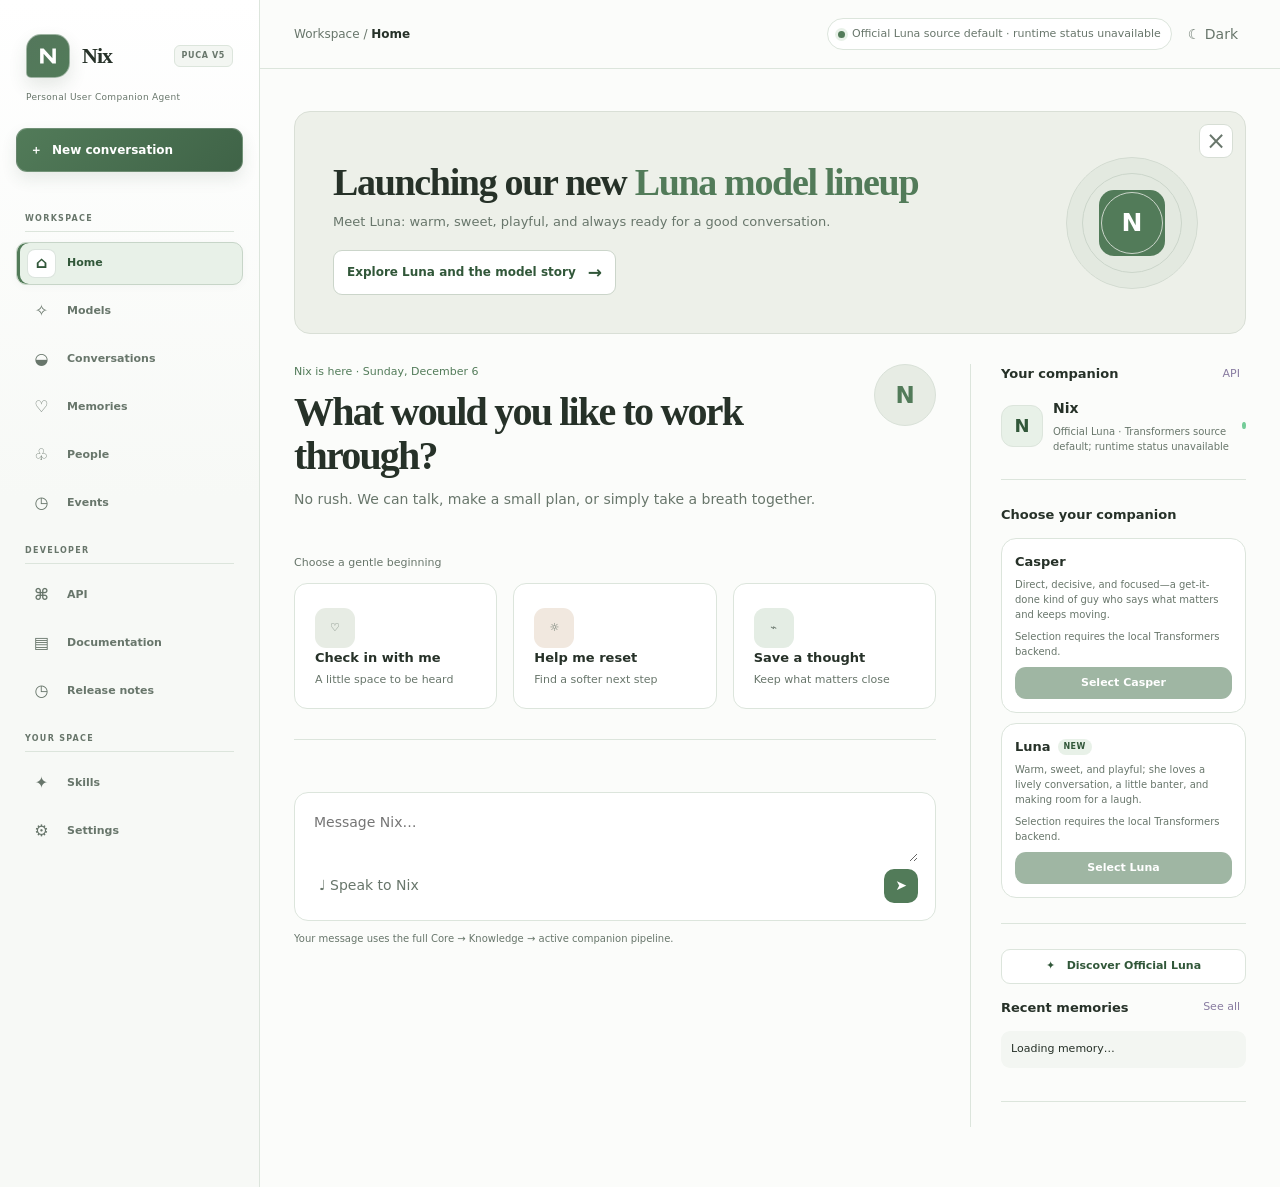
==== nix_core/dashboard.html @ 3a988a63 "Beta Build 11/12" ====
<!doctype html>
<html lang="en">
<head>
<meta charset="utf-8"><meta name="viewport" content="width=device-width,initial-scale=1">
<title>Nix PUCA V5</title>
<meta name="theme-color" content="#f3eff6" id="themeColor">
<link rel="icon" type="image/svg+xml" href="data:image/svg+xml,%3Csvg xmlns='http://www.w3.org/2000/svg' viewBox='0 0 64 64'%3E%3Crect width='64' height='64' rx='15' fill='%23435441'/%3E%3Cpath d='M14 49V15h8l20 22V15h8v34h-8L22 27v22z' fill='%23f7f5ee'/%3E%3C/svg%3E">
<style>
.model-choice-grid{display:grid;grid-template-columns:repeat(2,minmax(0,1fr));gap:14px;margin:0 0 18px}.model-choice-card{display:flex;flex-direction:column;align-items:flex-start;gap:7px;min-height:118px;padding:18px;border:1px solid var(--line);border-radius:17px;text-align:left;background:var(--surface);transition:border-color .15s,box-shadow .15s,transform .15s}.model-choice-card:hover,.model-choice-card.active{border-color:var(--accent);box-shadow:var(--shadow);transform:translateY(-1px)}.model-choice-card.active{box-shadow:inset 0 0 0 1px var(--accent),var(--shadow)}.model-choice-card strong{font:600 22px Georgia,serif}.model-choice-card>span:last-child{color:var(--muted);font-size:11px}.model-choice-overline{color:var(--accent-ink);font-size:9px;font-weight:800;letter-spacing:.1em;text-transform:uppercase}.model-spec-panel{margin-bottom:26px}.model-citations{padding-left:18px;color:var(--muted);font-size:10px;line-height:1.7}.model-citations a,.release-notes-card a{color:var(--accent-ink);font-weight:700}.models-legacy-heading{display:flex;align-items:baseline;justify-content:space-between;gap:15px;margin:30px 0 12px;padding-top:20px;border-top:1px solid var(--line)}.models-legacy-heading h2{margin:0;font:600 23px Georgia,serif}.models-legacy-heading p{margin:0;color:var(--muted);font-size:10px}.release-notes-card{max-width:850px;margin:auto}.release-notes-card h2{margin-top:0;font:600 25px Georgia,serif}.release-notes-card li{margin:8px 0;color:var(--muted);line-height:1.6}.skills-list{display:grid;gap:12px}.skill-card{display:flex;align-items:center;justify-content:space-between;gap:18px}.skill-card h2{margin:6px 0;font:600 22px Georgia,serif}.skill-card p{max-width:700px;color:var(--muted);font-size:12px}.skill-card button{flex:0 0 auto}.secondary{padding:7px 10px;border:1px solid var(--line);border-radius:9px;color:var(--accent-ink);background:var(--accent-soft);font-size:10px;font-weight:700}.skills-page{max-width:1080px}.skills-hero{position:relative;isolation:isolate;display:grid;grid-template-columns:minmax(0,1fr) 235px;align-items:center;min-height:276px;margin:-5px 0 22px;padding:36px 42px;overflow:hidden;border:1px solid #dce3d9;border-radius:18px;background:linear-gradient(115deg,#eff4ec 0%,#e9f0e7 58%,#e5ece4 100%)}.skills-hero:after{position:absolute;z-index:-1;top:-130px;right:80px;width:360px;height:360px;border:1px solid #cad8c833;border-radius:50%;box-shadow:0 0 0 25px #cad8c81c,0 0 0 52px #cad8c812;content:""}.skills-hero-copy{position:relative;z-index:1;max-width:590px}.skills-eyebrow{display:inline-flex;align-items:center;gap:8px;color:var(--accent-ink);font-size:9px;font-weight:800;letter-spacing:.17em}.skills-live-dot{width:7px;height:7px;border-radius:50%;background:#5f8966;box-shadow:0 0 0 4px #5f89661c}.skills-hero h1{margin:13px 0 10px;color:var(--ink);font:600 clamp(36px,4.3vw,53px)/.99 Georgia,serif;letter-spacing:-.055em}.skills-hero-copy>p{max-width:470px;margin:0;color:var(--muted);font-size:12px;line-height:1.7}.skills-hero-note{display:flex;align-items:center;gap:8px;margin-top:21px;color:var(--accent-ink);font-size:9px;font-weight:700}.skills-hero-note span{display:grid;place-items:center;width:21px;height:21px;border-radius:7px;background:#dce8dc;color:var(--accent)}.skills-hero-art{position:relative;display:grid;place-items:center;width:210px;height:205px;margin:auto}.skills-art-disc{position:absolute;display:grid;place-items:center;border:1px solid #93aa922e;border-radius:50%}.skills-art-disc-back{width:164px;height:164px;background:repeating-conic-gradient(from 0deg,#f9fcf535 0deg 1deg,transparent 1deg 14deg)}.skills-art-disc-front{width:105px;height:105px;border-color:#fff9;border-radius:33px 33px 33px 10px;background:linear-gradient(145deg,#58765d,#45634d);color:#fff;box-shadow:0 15px 34px #36523c28;transform:rotate(-8deg)}.skills-art-disc-front span{font-size:42px;transform:rotate(8deg)}.skills-art-orbit{position:absolute;width:202px;height:80px;border:1px solid #76927445;border-radius:50%;transform:rotate(-32deg)}.skills-orbit-two{width:204px;height:112px;border-color:#9fb59c4c;transform:rotate(39deg)}.skills-art-spark{position:absolute;color:#45634d}.skills-spark-one{top:29px;right:31px;font-size:21px}.skills-spark-two{bottom:22px;left:21px;font-size:29px}.skills-import-card{display:grid;grid-template-columns:44px minmax(180px,.75fr) minmax(280px,1.25fr);align-items:center;gap:15px;padding:17px 19px;border:1px solid var(--line);border-radius:13px;background:var(--surface)}.skills-import-icon{display:grid;place-items:center;width:42px;height:42px;border:1px solid var(--line);border-radius:11px;background:var(--surface-alt);color:var(--accent-ink);font-size:18px}.skills-import-copy h2{margin:0;font-size:12px}.skills-import-copy p{margin:4px 0 0;color:var(--muted);font-size:9px}.skills-import-form{display:flex;gap:8px}.skills-import-form input,.skills-search input{min-width:0;flex:1;height:40px;padding:0 12px;border:1px solid var(--line);border-radius:8px;outline:0;color:var(--ink);background:var(--paper);font-size:10px}.skills-import-form input:focus,.skills-search input:focus{border-color:var(--accent);box-shadow:0 0 0 3px #45634d18}.skills-import-form .primary{flex:0 0 auto;padding:0 13px;border-radius:8px;font-size:9px;white-space:nowrap}.skills-import-message{display:none;margin:8px 2px 0;padding:9px 12px;border:1px solid var(--line);border-radius:8px;color:var(--accent-ink);background:var(--accent-soft);font-size:10px}.skills-import-message.is-visible{display:block}.skills-import-message.is-error{border-color:#dfc7c7;color:#904b4b;background:#f7eeee}.skills-toolbar{display:flex;align-items:flex-end;justify-content:space-between;gap:18px;margin:30px 0 14px}.skills-toolbar h2{margin:4px 0 0;font:600 25px/1.1 Georgia,serif;letter-spacing:-.035em}.skills-search{position:relative;display:flex;width:min(250px,40%)}.skills-search>span{position:absolute;left:11px;top:50%;z-index:1;transform:translateY(-50%);color:var(--muted);font-size:17px}.skills-search input{height:37px;padding-left:35px;border-radius:9px}.skills-filters{display:flex;flex-wrap:wrap;gap:6px;margin-bottom:14px}.skills-filter{padding:7px 12px;border:1px solid transparent;border-radius:7px;color:var(--muted);background:transparent;font-size:9px;font-weight:700}.skills-filter:hover{background:var(--surface-alt);color:var(--ink)}.skills-filter.active{border-color:var(--line);color:var(--accent-ink);background:var(--surface);box-shadow:0 2px 6px #202a2209}.skills-list{grid-template-columns:repeat(3,minmax(0,1fr));gap:12px}.skill-store-card{display:flex;min-width:0;min-height:250px;flex-direction:column;padding:15px;border:1px solid var(--line);border-radius:12px;background:var(--surface);transition:transform .16s,border-color .16s,box-shadow .16s}.skill-store-card:hover{transform:translateY(-2px);border-color:#aebdac;box-shadow:0 9px 22px #26352a0b}.skill-card-main{display:grid;grid-template-columns:50px minmax(0,1fr);gap:12px;flex:1;width:100%;padding:0;background:transparent;text-align:left}.skill-app-icon{display:grid;place-items:center;width:48px;height:48px;border:1px solid #ffffffb8;border-radius:13px;color:#fff;background:linear-gradient(145deg,#67856a,#45634d);font:600 24px/1 Georgia,serif;box-shadow:inset 0 1px 1px #fff7,0 5px 12px #304a3414}.skill-tone-1{background:linear-gradient(145deg,#799082,#526c5d)}.skill-tone-2{background:linear-gradient(145deg,#849577,#607354)}.skill-tone-3{background:linear-gradient(145deg,#8d8170,#6d6455)}.skill-tone-4{background:linear-gradient(145deg,#63827e,#456762)}.skill-tone-5{background:linear-gradient(145deg,#8a7790,#68576e)}.skill-app-icon.skill-tone-0{background:linear-gradient(145deg,#67856a,#45634d)}.skill-card-content{display:flex;min-width:0;flex-direction:column;align-items:flex-start}.skill-card-topline{display:flex;align-items:center;justify-content:space-between;gap:7px;width:100%;min-height:17px}.skill-category{color:var(--accent-ink);font-size:8px;font-weight:800;letter-spacing:.09em;text-transform:uppercase}.skill-community-label{color:#897046;font-size:7px;font-weight:800;letter-spacing:.08em}.skill-app-name{margin-top:5px;font:600 17px/1.12 Georgia,serif;letter-spacing:-.025em}.skill-publisher{max-width:100%;margin-top:4px;overflow:hidden;color:var(--muted);font-size:8px;text-overflow:ellipsis;white-space:nowrap}.skill-app-description{display:-webkit-box;overflow:hidden;margin-top:12px;color:var(--muted);font-size:9px;line-height:1.6;-webkit-box-orient:vertical;-webkit-line-clamp:3}.skill-tag-row{display:flex;flex-wrap:wrap;gap:4px;margin-top:10px}.skill-tag-row span{padding:3px 6px;border:1px solid var(--line);border-radius:5px;color:var(--muted);background:var(--surface-alt);font-size:7px}.skill-card-footer{display:flex;align-items:center;justify-content:space-between;gap:8px;margin-top:15px;padding-top:11px;border-top:1px solid var(--line)}.skill-installed-status{display:flex;align-items:center;gap:5px;color:var(--muted);font-size:8px}.skill-installed-status>span{color:var(--accent)}.skill-installed-status.is-installed{color:var(--accent-ink);font-weight:750}.skill-install-button{min-width:78px;padding:7px 11px;border:1px solid var(--line);border-radius:7px;color:var(--accent-ink);background:var(--accent-soft);font-size:9px;font-weight:750;transition:background .15s,color .15s}.skill-install-button:hover:not(:disabled){border-color:var(--accent);background:var(--accent);color:#fff}.skill-install-button.is-installed{color:var(--muted);background:var(--surface-alt)}.skill-install-button:disabled{opacity:.58;cursor:wait}.skills-empty{grid-column:1/-1;display:grid;justify-items:center;padding:45px 20px;border:1px dashed var(--line);border-radius:12px;color:var(--muted);text-align:center}.skills-empty>span{font-size:23px}.skills-empty strong{margin-top:8px;color:var(--ink);font:600 18px Georgia,serif}.skills-empty p{margin:5px 0 0;font-size:10px}.skills-safety{display:flex;align-items:flex-start;gap:11px;margin-top:20px;padding:13px 15px;border:1px solid var(--line);border-radius:10px;background:var(--surface-alt)}.skills-safety-icon{display:grid;place-items:center;width:24px;height:24px;flex:0 0 24px;border-radius:7px;background:var(--accent-soft);color:var(--accent-ink);font-size:12px}.skills-safety strong{font-size:10px}.skills-safety p{margin:3px 0 0;color:var(--muted);font-size:9px;line-height:1.55}.skill-details-dialog{width:min(540px,calc(100% - 28px));max-width:none;max-height:min(88vh,820px);padding:0;overflow:auto;border:1px solid var(--line);border-radius:15px;color:var(--ink);background:var(--surface);box-shadow:0 26px 90px #1420154a}.skill-details-dialog::backdrop{background:#17201977;backdrop-filter:blur(3px)}.skill-details-panel{position:relative;padding:25px}.skill-details-close{position:absolute;top:15px;right:15px;display:grid;place-items:center;width:31px;height:31px;border:1px solid var(--line);border-radius:8px;color:var(--muted);background:var(--surface-alt);font-size:19px}.skill-details-panel>.skill-app-icon{margin-bottom:17px}.skill-details-panel>.skills-eyebrow{display:flex}.skill-details-panel h2{margin:7px 0 0;font:600 28px Georgia,serif}.skill-details-publisher{margin:5px 0 13px!important;color:var(--muted);font-size:10px}.skill-details-panel>p{color:var(--muted);font-size:11px;line-height:1.7}.skill-details-meta{display:grid;grid-template-columns:1fr 1fr;gap:8px;padding:12px;border:1px solid var(--line);border-radius:9px;background:var(--surface-alt);font-size:9px}.skill-details-meta span{color:var(--muted)}.skill-details-panel h3{margin:18px 0 6px;font-size:11px}.skill-details-panel ul{margin:0;padding-left:18px;color:var(--muted);font-size:10px;line-height:1.7;overflow-wrap:anywhere}.skill-details-panel code{font-size:9px}.skill-repository-link{display:inline-block;margin-top:15px;color:var(--accent-ink);font-size:10px;font-weight:700}.skill-details-warning{margin:15px 0;padding:10px;border:1px solid #dfd9c9;border-radius:8px;color:#736543;background:#f7f4eb;font-size:9px;line-height:1.55}.skill-details-install{width:100%;margin-top:4px;padding:10px;font-size:10px}.visually-hidden{position:absolute;width:1px;height:1px;padding:0;margin:-1px;overflow:hidden;clip:rect(0,0,0,0);white-space:nowrap;border:0}body.dark .skills-hero{border-color:var(--line);background:linear-gradient(115deg,#29342b,#252e26 60%,#222b23)}body.dark .skills-hero:after{border-color:#b8cbb41a;box-shadow:0 0 0 25px #b8cbb412,0 0 0 52px #b8cbb40b}body.dark .skills-art-disc{border-color:#b8cbb433}body.dark .skills-art-disc-back{background:repeating-conic-gradient(from 0deg,#ffffff10 0deg 1deg,transparent 1deg 14deg)}body.dark .skills-import-card,body.dark .skill-store-card,body.dark .skill-details-dialog{border-color:var(--line);background:var(--surface)}body.dark .skills-import-form input,body.dark .skills-search input{border-color:var(--line);background:var(--surface-alt);color:var(--ink)}body.dark .skills-filter.active{background:var(--surface)}body.dark .skills-safety{background:var(--surface-alt)}body.dark .skill-details-warning{border-color:#665d43;color:#d6c795;background:#343124}body.dark .skills-import-message.is-error{border-color:#70494a;color:#f0bdbe;background:#392628}@media(max-width:900px){.skills-list{grid-template-columns:repeat(2,minmax(0,1fr))}.skills-hero{grid-template-columns:minmax(0,1fr) 185px;padding:31px}.skills-art-disc-back{width:140px;height:140px}.skills-art-orbit{width:176px}.skills-orbit-two{width:178px}}@media(max-width:700px){.skills-page{padding-top:26px}.skills-hero{grid-template-columns:minmax(0,1fr) 100px;min-height:245px;padding:25px 20px}.skills-hero h1{font-size:35px}.skills-hero-art{width:105px;height:150px;transform:scale(.68)}.skills-hero-note{max-width:220px;align-items:flex-start;line-height:1.5}.skills-import-card{grid-template-columns:38px minmax(0,1fr);gap:10px;padding:14px}.skills-import-icon{width:36px;height:36px}.skills-import-form{grid-column:1/-1}.skills-toolbar{align-items:stretch;flex-direction:column;gap:11px;margin-top:25px}.skills-search{width:100%}.skills-search input{width:100%}.skills-list{gap:9px}.skill-store-card{padding:12px}.skill-card-main{grid-template-columns:42px minmax(0,1fr);gap:9px}.skill-app-icon{width:41px;height:41px;border-radius:11px;font-size:21px}.skill-app-name{font-size:15px}.skill-card-footer{align-items:flex-start;flex-direction:column}.skill-install-button{width:100%}}@media(max-width:520px){.skills-list{grid-template-columns:1fr}.skill-store-card{min-height:210px}.skill-card-footer{align-items:center;flex-direction:row}.skill-install-button{width:auto}.skills-hero-art{position:absolute;right:0;bottom:-10px;opacity:.35}.skills-hero-copy{max-width:100%}.skills-hero h1{max-width:300px}.skills-hero-copy>p{max-width:290px;font-size:11px}.skills-filters{gap:3px}.skills-filter{padding:7px 9px;font-size:8px}.skill-details-panel{padding:21px}}
body.dark .model-choice-card{background:var(--surface);border-color:var(--line)}body.dark .model-choice-card:hover,body.dark .model-choice-card.active{border-color:var(--accent)}@media(max-width:700px){.model-choice-grid{grid-template-columns:1fr}.skill-card{align-items:flex-start;flex-direction:column}.models-legacy-heading{display:block}.models-legacy-heading p{margin-top:7px}}
:root{--ink:#292239;--muted:#736d80;--line:#e8e2ef;--paper:#fffdfa;--soft:#f7f3fa;--lav:#eee8fb;--accent:#7553cf;--mint:#e7f4ec;--coral:#fff0ea;--canvas:#f3eff6;--sidebar:#faf7fb;--surface:#fffefd;--surface-alt:#f7f3fa;--accent-ink:#543b9a;--accent-soft:#eee8fb;--accent-deep:#6342bd;--shadow:0 16px 44px #33234412}
*{box-sizing:border-box}body{margin:0;background:var(--canvas);color:var(--ink);font:14px/1.5 Inter,ui-sans-serif,system-ui,-apple-system,"Segoe UI",sans-serif}button,textarea,input{font:inherit}button{border:0;cursor:pointer;color:inherit}.app{display:flex;min-height:100vh;max-width:1600px;margin:auto;background:var(--paper);box-shadow:0 12px 50px #33283a1c}.sidebar{width:244px;flex:0 0 244px;background:var(--sidebar);border-right:1px solid var(--line);padding:24px 16px 18px;display:flex;flex-direction:column}.brand{display:flex;align-items:center;gap:9px;padding:0 10px 26px}.brand-mark,.face{display:grid;place-items:center;background:linear-gradient(135deg,#ff9a83,#7161d8);color:white;box-shadow:0 8px 20px #8c63bd4d}.brand-mark{width:31px;height:31px;border-radius:11px 11px 11px 4px;font-weight:800}.brand-name{font-size:18px;font-weight:750}.pill{color:#5e40c9;background:#e8e0ff;border-radius:20px;padding:3px 6px;font-size:9px;font-weight:800}.version{color:#98909d;font-size:10px;margin:0 10px 18px}.new-chat,.primary{background:var(--accent);color:#fff;border-radius:11px;padding:11px;font-weight:700;box-shadow:0 5px 14px #5b3bc226}.new-chat{width:100%}.nav{margin-top:25px}.nav-label{color:#98909d;text-transform:uppercase;font-size:10px;letter-spacing:.1em;font-weight:750;padding:0 12px 7px;margin-top:18px}.nav-item{width:100%;display:flex;align-items:center;gap:11px;color:#6d6673;background:transparent;padding:10px 12px;border-radius:9px;margin:2px 0;text-align:left}.nav-item:hover,.nav-item.active{background:#e6def7;color:#2d243c}.nav-item.active{font-weight:700;box-shadow:inset 3px 0 var(--accent)}.icon{width:17px;text-align:center}.sidebar-bottom{margin-top:auto}.main{flex:1;min-width:0;background:var(--paper)}.topbar{height:69px;border-bottom:1px solid var(--line);display:flex;align-items:center;justify-content:space-between;padding:0 34px}.breadcrumb{color:#98999e;font-size:12px}.breadcrumb strong{color:var(--ink)}.top-actions{display:flex;align-items:center;gap:8px}.presence{display:flex;align-items:center;gap:7px;padding:7px 10px;border:1px solid var(--line);border-radius:20px;color:#5a5263;font-size:11px;background:#fff}.dot{width:7px;height:7px;border-radius:50%;background:#6dcb94;box-shadow:0 0 0 3px var(--mint)}.round{background:transparent;border-radius:9px;padding:8px;color:#77707e}.round:hover{background:var(--soft)}.view{display:none;max-width:1140px;width:100%;margin:auto;padding:42px 34px 60px}.view.active{display:block}.home-grid{display:grid;grid-template-columns:minmax(0,1fr) 276px;gap:34px}.chat-column{min-width:0;max-width:760px}.welcome{display:flex;justify-content:space-between;gap:20px;margin-bottom:34px}.eyebrow{color:#8369e8;font-size:11px;margin-bottom:9px}.welcome h1,.page-heading h1{font:600 40px/1.12 Georgia,serif;letter-spacing:-.045em;margin:0}.welcome p,.page-heading p{color:var(--muted);margin:10px 0;line-height:1.55}.face{width:58px;height:58px;flex:0 0 58px;border-radius:22px 22px 22px 8px;font-size:27px}.section-title{color:#8c8394;font-size:11px;margin-bottom:12px}.suggestions{display:grid;grid-template-columns:repeat(3,1fr);gap:16px}.suggestion{min-height:130px;padding:20px;border:1px solid var(--line);background:white;border-radius:20px;text-align:left;display:flex;flex-direction:column;justify-content:flex-end}.suggestion:hover{border-color:#a996ea;box-shadow:var(--shadow);transform:translateY(-2px)}.suggestion-icon{width:34px;height:34px;border-radius:12px;display:grid;place-items:center;margin-bottom:auto}.purple{background:var(--lav);color:#7867d9}.coral{background:var(--coral);color:#ed866f}.mint{background:var(--mint);color:#55a578}.suggestion strong{font-size:13px}.suggestion span{color:#756d7c;font-size:11px;margin-top:4px}.conversation{border-top:1px solid var(--line);padding-top:24px;margin-top:30px}.message{display:flex;gap:12px;margin-bottom:20px}.message.user{justify-content:flex-end}.bubble{max-width:86%;padding:12px 15px;border-radius:4px 16px 16px 16px;background:#faf9f8;border:1px solid #f1efed;white-space:pre-wrap}.user .bubble{background:#f2f0ff;border-radius:16px 4px 16px 16px}.meta{color:#a19aa5;font-size:10px;margin-top:5px}.user .meta{text-align:right}.progress{border:1px solid #e4dfee;background:#fbfaff;border-radius:16px;padding:15px;margin:0 0 21px 37px;box-shadow:var(--shadow)}.progress-title{font-size:11px;font-weight:700;color:#5d536a}.progress-total{float:right;color:#8d8197;font:10px monospace}.steps{display:grid;grid-template-columns:repeat(5,1fr);gap:5px;margin-top:14px}.step{font-size:9px;color:#aaa1b0;text-align:center}.step:before{content:"";display:block;height:4px;background:#e5dfeb;border-radius:9px;margin-bottom:6px}.step.done{color:#65a77e}.step.done:before{background:#9fdbb7}.step.active{color:#7258cf;font-weight:700}.step.active:before{background:#9273ed}.composer{border:1px solid #cbc3d0;border-radius:20px;padding:17px;background:#fff;box-shadow:var(--shadow);margin-top:28px}.composer:focus-within{border-color:#7456df;box-shadow:0 0 0 3px #7456df24,var(--shadow)}textarea{width:100%;min-height:52px;border:0;outline:0;resize:vertical;background:transparent;color:var(--ink)}.composer-tools{display:flex;justify-content:space-between;align-items:center}.tool{background:transparent;color:#827987;padding:7px;border-radius:8px}.tool:hover{background:var(--soft)}.send{width:34px;height:34px;border-radius:10px;background:var(--accent);color:#fff}.hint{color:#8d8496;font-size:10px;margin-top:10px}.right-panel{border-left:1px solid var(--line);padding-left:30px}.home-launch-cta{margin:0 0 14px;text-align:center}.home-launch-cta button{width:100%;padding:8px 9px;border:1px solid #e5d8ef;border-radius:10px;color:#68438f;background:linear-gradient(120deg,#f8effa,#f3edff);font-size:10px;font-weight:750}.home-launch-cta button:hover{border-color:#bd9ddd;background:#f3e9fb}body.dark .home-launch-cta button{border-color:#59416c;color:#ead8f7;background:#352442}.panel-block{border-bottom:1px solid var(--line);padding-bottom:25px;margin-bottom:25px}.panel-heading{display:flex;justify-content:space-between;align-items:center;margin-bottom:14px}.panel-heading h2{font-size:13px;margin:0}.panel-heading button{background:none;color:#887ba0;font-size:11px}.agent{display:flex;align-items:center;gap:10px}.agent-face{width:32px;height:32px;border-radius:11px;background:var(--lav);display:grid;place-items:center;color:#7456df}.status{margin-left:auto;width:7px;height:7px;border-radius:50%;background:#74cc98}.memory{display:flex;gap:9px;padding:10px;background:#f5f1ed;border-radius:10px;margin-bottom:8px;font-size:11px}.memory small{display:block;color:#aaa2ae;margin-top:3px}.card,.list-card{background:#fff;border:1px solid var(--line);border-radius:20px;padding:20px}.page-heading{display:flex;justify-content:space-between;align-items:flex-end;gap:20px;margin-bottom:30px}.page-heading p{max-width:650px}.page-grid{display:grid;grid-template-columns:repeat(2,minmax(0,1fr));gap:16px}.row{display:flex;align-items:center;gap:12px;padding:13px 0;border-bottom:1px solid var(--line)}.row:last-child{border-bottom:0}.row-copy{flex:1;min-width:0}.row-copy strong{font-size:12px}.row-copy span{display:block;color:var(--muted);font-size:10px;margin-top:3px}.danger{background:#fff0f1;color:#b34052;border:1px solid #f1c8ce;border-radius:10px;padding:10px 13px;font-weight:700}.code{background:#201b29;color:#ded4ed;border-radius:14px;padding:16px;overflow:auto;white-space:pre-wrap;font:11px/1.6 ui-monospace,monospace}.docs-layout{display:grid;grid-template-columns:180px 1fr;gap:24px}.docs-nav button{display:block;width:100%;text-align:left;background:transparent;padding:9px;border-radius:8px;color:var(--muted);font-size:11px}.docs-nav button.active,.docs-nav button:hover{background:var(--lav);color:#6544d8}.docs-content{max-width:760px}.docs-content h2{font:600 24px Georgia,serif;margin-top:0}.docs-content h3{font-size:13px;margin-top:25px}.docs-content p,.docs-content li{color:var(--muted);font-size:12px;line-height:1.65}.people-grid,.event-grid{display:grid;grid-template-columns:repeat(2,minmax(0,1fr));gap:12px}.person,.event{border:1px solid var(--line);border-radius:15px;padding:15px;background:#fff}.person strong,.event strong{font-size:13px}.person span,.event span{display:block;color:var(--muted);font-size:11px;margin-top:5px}.memory-block{white-space:pre-wrap;background:#201b29;color:#ded4ed;border-radius:14px;padding:16px;font:11px/1.6 monospace;max-height:520px;overflow:auto}.toast{position:fixed;right:20px;bottom:20px;background:#241d30;color:#fff;padding:12px 15px;border-radius:12px;display:none;z-index:10}.toast.show{display:block}.hidden{display:none!important}
body.dark{--ink:#f7f1ff;--muted:#beb3cd;--line:#40364b;--paper:#19151f;--soft:#251e2d;--lav:#342a44;--accent:#b49af7;--mint:#20392f;--coral:#3c292b;--canvas:#100e14;--sidebar:#15121a;--surface:#201b28;--surface-alt:#2b2434;--accent-ink:#e8ddff;--accent-soft:#382d4b;--accent-deep:#9b7ceb;--shadow:0 18px 48px #00000052;background:var(--canvas)}body.dark .app,body.dark .main,body.dark .topbar{background:var(--paper)}body.dark .sidebar{background:#110e17;border-color:#332b40}body.dark .nav-item{color:#b8afc3}body.dark .nav-item:hover,body.dark .nav-item.active{background:#302442;color:#fff}body.dark .presence,body.dark .suggestion,body.dark .card,body.dark .list-card,body.dark .person,body.dark .event,body.dark .composer{background:#211a2b;border-color:#403451}body.dark .memory{background:#211b2b}body.dark .bubble{background:#28232f;border-color:var(--line);color:#d8d1df}body.dark .user .bubble{background:#302447}body.dark .primary,body.dark .send{background:#7753dc}.theme{background:transparent;padding:8px;color:#827987}
@media(max-width:900px){.sidebar{width:70px;flex-basis:70px;padding:20px 9px}.brand{padding:0 6px 25px}.brand-name,.pill,.version,.nav-label,.nav-item span,.new-chat span{display:none}.brand{justify-content:center}.new-chat{padding:11px 0}.nav-item{justify-content:center;padding:11px 0}.home-grid{grid-template-columns:1fr}.right-panel{display:none}.view{padding:32px 22px}.topbar{padding:0 20px}.people-grid,.event-grid{grid-template-columns:1fr}}
@media(max-width:600px){.topbar{height:auto;min-height:62px;padding:12px 14px}.presence{display:none}.view{padding:28px 15px}.welcome h1,.page-heading h1{font-size:31px}.welcome{margin-bottom:27px}.suggestions,.page-grid{grid-template-columns:1fr;gap:10px}.suggestion{min-height:100px}.page-heading{display:block}.page-heading .primary,.page-heading .danger{margin-top:14px}.docs-layout{grid-template-columns:1fr}.docs-nav{display:flex;gap:5px;overflow:auto;border-bottom:1px solid var(--line);padding-bottom:8px}.docs-nav button{white-space:nowrap;width:auto}.progress{margin-left:0}.steps{grid-template-columns:repeat(5,minmax(48px,1fr));overflow:auto}.bubble{max-width:94%}.composer{margin-top:20px}.sidebar{width:58px;flex-basis:58px}.breadcrumb{font-size:11px}}
.companion-options{display:grid;gap:10px}.companion-option{padding:13px;border:1px solid var(--line);border-radius:15px;background:#fff;transition:border-color .15s,box-shadow .15s}.companion-option.selected{border-color:var(--accent);box-shadow:0 0 0 2px #5b3bc21a}.companion-option h3{display:flex;align-items:center;gap:7px;font-size:13px;margin:0 0 5px}.companion-option p{min-height:45px;color:var(--muted);font-size:10px;line-height:1.5;margin:0 0 7px}.companion-option .meta{min-height:15px;margin:0 0 8px}.companion-option button{width:100%;padding:8px 10px;font-size:11px}.companion-option button:disabled{opacity:.55;cursor:not-allowed}.companion-badge{font:700 8px/1.5 Inter,ui-sans-serif,system-ui,sans-serif;color:#5e40c9;background:#e8e0ff;border-radius:20px;padding:2px 6px;text-transform:uppercase;letter-spacing:.04em}body.dark .companion-option{background:#211a2b;border-color:#403451}body.dark .companion-option.selected{border-color:#987df2}body.dark .companion-badge{color:#e2d8ff;background:#40315d}
.launch-banner{position:relative;isolation:isolate;overflow:hidden;display:grid;grid-template-columns:minmax(0,1fr) 190px;align-items:center;gap:20px;min-height:215px;margin:0 0 30px;padding:clamp(24px,4vw,40px);border:1px solid #9a7bb748;border-radius:28px;color:#fff;background:radial-gradient(ellipse at 85% 28%,#f6c8ee48,transparent 36%),linear-gradient(118deg,#2c2040 2%,#5b3788 56%,#9a588d 100%);box-shadow:0 18px 44px #48295c30}.launch-banner:before{position:absolute;z-index:-1;inset:0;content:"";background:linear-gradient(115deg,transparent 30%,#ffffff0c 60%,transparent 88%)}.launch-banner-copy{max-width:690px}.launch-overline,.models-eyebrow{color:#7654d1;font-size:10px;font-weight:800;letter-spacing:.14em;text-transform:uppercase}.launch-overline{color:#f0d9ff}.launch-overline span{padding:0 5px;color:#e7b9eb}.launch-banner h2{max-width:650px;margin:12px 0 9px;font:600 clamp(26px,3.8vw,39px)/1.08 Georgia,serif;letter-spacing:-.035em}.launch-banner h2 span{color:#f7d7ef}.launch-banner p{max-width:540px;margin:0 0 18px;color:#f4eafa;font-size:13px}.launch-cta{display:inline-flex;align-items:center;gap:12px;padding:9px 13px;border:1px solid #ffffff55;border-radius:11px;color:#fff;background:#ffffff14;font-size:11px;font-weight:750}.launch-cta:hover{background:#ffffff28}.launch-cta span{font-size:15px}.launch-orbit{position:relative;display:grid;place-items:center;width:160px;height:160px;margin:auto;border:1px solid #f3d5f462;border-radius:50%;background:radial-gradient(circle,#ffffff12 1px,transparent 1.8px);background-size:12px 12px;box-shadow:inset 0 0 45px #ffc3f320,0 0 60px #f9c6ec18}.launch-orbit:before,.launch-orbit:after{position:absolute;inset:15px;border:1px solid #f4dbf557;border-radius:50%;content:""}.launch-orbit:after{inset:34px;border-color:#ffffff40}.launch-orbit-core{display:grid;place-items:center;width:68px;height:68px;border:1px solid #fff9;border-radius:25px 25px 25px 8px;color:#fff;background:linear-gradient(135deg,#f7c5dc,#9d7be8 76%);font-size:35px;box-shadow:0 0 35px #ffc9f879}.orbit-spark{position:absolute;color:#ffe2f9}.orbit-spark-one{top:14px;right:43px;font-size:21px}.orbit-spark-two{bottom:27px;left:9px;font-size:16px}.orbit-spark-three{top:67px;left:1px;font-size:28px}.models-page{max-width:1000px}.models-heading{margin-bottom:22px}.luna-launch-card{position:relative;isolation:isolate;overflow:hidden;display:grid;grid-template-columns:minmax(0,1fr) 240px;align-items:center;min-height:300px;margin-bottom:12px;padding:clamp(26px,5vw,48px);border:1px solid #9373bc52;border-radius:28px;color:#fff;background:radial-gradient(ellipse at 90% 25%,#f7d8f94d,transparent 34%),linear-gradient(122deg,#281d3d 0%,#58347e 55%,#a65c8a 100%);box-shadow:0 19px 50px #41234e2e}.luna-launch-copy{position:relative;z-index:2;max-width:630px}.official-pill{display:inline-flex;align-items:center;gap:7px;padding:6px 10px;border:1px solid #ffffff4a;border-radius:30px;color:#ffe7f5;background:#ffffff12;font-size:10px;font-weight:750;letter-spacing:.04em}.official-dot{width:7px;height:7px;border-radius:50%;background:#8de4b1;box-shadow:0 0 0 4px #8de4b129}.luna-launch-card h2{margin:16px 0 11px;font:600 clamp(30px,4.5vw,46px)/1.04 Georgia,serif;letter-spacing:-.04em}.luna-launch-card h2 span{color:#f3cce9}.luna-launch-card p{max-width:560px;margin:0;color:#f4eaf8;font-size:13px;line-height:1.65}.luna-launch-actions{display:flex;align-items:center;flex-wrap:wrap;gap:13px;margin-top:20px}.luna-launch-actions .primary{padding:9px 15px;background:#fff;color:#513276;box-shadow:0 5px 16px #160d2833}.luna-launch-actions .primary:disabled{opacity:.65;cursor:not-allowed}.luna-launch-actions span{max-width:290px;color:#e4d4ee;font-size:10px}.luna-launch-art{position:relative;display:grid;place-items:center;width:210px;height:210px;margin:auto}.luna-halo{position:absolute;border:1px solid #f4d9f268;border-radius:50%;box-shadow:inset 0 0 25px #ffc9f416}.luna-halo-outer{inset:5px}.luna-halo-inner{inset:28px;border-color:#f5ddf551}.luna-star{z-index:1;display:grid;place-items:center;width:103px;height:103px;border:1px solid #ffffffc9;border-radius:34px 34px 34px 12px;color:white;background:linear-gradient(140deg,#f5c5e2,#b68ce9 68%,#8d8ceb);font-size:56px;box-shadow:0 0 60px #f8c5eb86,inset 0 2px 4px #fff8}.luna-spark{position:absolute;color:#ffe5f8}.luna-spark-a{top:8px;right:38px;font-size:24px}.luna-spark-b{bottom:19px;left:12px;font-size:19px}.luna-spark-c{top:73px;left:0;font-size:35px}.models-release-note{margin:0 3px 23px;padding:10px 13px;border-left:3px solid var(--accent);border-radius:0 10px 10px 0;color:var(--muted);background:var(--soft);font-size:10px;line-height:1.6}.models-overview-grid{display:grid;grid-template-columns:minmax(0,1.08fr) minmax(0,.92fr);gap:14px}.models-card{min-width:0;padding:22px;border:1px solid var(--line);border-radius:20px;background:var(--paper);box-shadow:var(--shadow)}.models-card-heading{display:flex;align-items:center;gap:11px;margin-bottom:12px}.models-card-heading h2,.luna-personality h2{margin:2px 0 0;font-size:16px;letter-spacing:-.02em}.models-card-icon{display:grid;place-items:center;width:37px;height:37px;border-radius:13px;color:#744bd2;background:var(--lav);font-size:20px}.model-facts{margin:0}.model-facts>div{display:flex;justify-content:space-between;gap:14px;padding:9px 0;border-bottom:1px solid var(--line)}.model-facts>div:last-child{border-bottom:0}.model-facts dt{color:var(--muted);font-size:10px}.model-facts dd{margin:0;text-align:right;font-size:10px;font-weight:700;overflow-wrap:anywhere}.model-facts code,.timeline-card code{color:#6846b8;background:var(--lav);border-radius:5px;padding:2px 4px;font-size:9px}.luna-personality{background:linear-gradient(145deg,var(--paper),#fbf3fb)}.luna-personality h2{margin:10px 0;font:600 23px/1.15 Georgia,serif}.luna-personality>p{color:var(--muted);font-size:11px;line-height:1.65}.personality-notes{display:flex;flex-wrap:wrap;gap:7px;margin-top:16px}.personality-notes span{padding:5px 9px;border:1px solid #e8d9ee;border-radius:20px;color:#67468e;background:#f8effa;font-size:9px;font-weight:750}.models-section{margin-top:36px}.models-section-heading{display:flex;align-items:flex-end;justify-content:space-between;gap:22px;margin-bottom:15px}.models-section-heading h2{max-width:590px;margin:5px 0 0;font:600 26px/1.12 Georgia,serif;letter-spacing:-.035em}.models-section-heading>p{max-width:340px;margin:0;color:var(--muted);font-size:10px;line-height:1.55}.model-timeline{display:grid;grid-template-columns:repeat(2,minmax(0,1fr));gap:12px}.timeline-card{min-width:0;padding:17px 18px;border:1px solid var(--line);border-radius:17px;background:var(--paper);box-shadow:0 5px 18px #3524470a}.timeline-topline{display:flex;justify-content:space-between;align-items:center;gap:8px;margin-bottom:13px}.timeline-step{color:#7c50c5;font:750 10px/1 ui-monospace,monospace;letter-spacing:.1em}.timeline-status{padding:4px 8px;border-radius:20px;font-size:8px;font-weight:800}.timeline-status.archive{color:#75617e;background:#f0eaf2}.timeline-status.official-status{color:#513580;background:#efe5ff}.timeline-status.retired-status{color:#985662;background:#fff0f0}.timeline-status.current-casper{color:#33694e;background:#e8f7ed}.timeline-card h3{margin:0 0 8px;font-size:13px}.timeline-card>p,.timeline-card details p{margin:0;color:var(--muted);font-size:10px;line-height:1.65}.timeline-card details{margin-top:12px;padding-top:9px;border-top:1px solid var(--line)}.timeline-card summary{color:#7450ba;font-size:10px;font-weight:750;cursor:pointer}.timeline-card details p{margin-top:8px}.lessons-section{padding:22px;border:1px solid #eadcf0;border-radius:22px;background:linear-gradient(135deg,#fbf5ff,#fffaf8)}.lesson-grid{display:grid;grid-template-columns:repeat(3,minmax(0,1fr));gap:10px}.lesson-grid article{padding:15px;border:1px solid var(--line);border-radius:14px;background:var(--paper)}.lesson-icon{display:grid;place-items:center;width:31px;height:31px;border-radius:11px;color:#754fd0;background:var(--lav);font-size:16px}.lesson-grid h3,.optimization-card h3{margin:10px 0 5px;font-size:11px}.lesson-grid p,.optimization-card p{margin:0;color:var(--muted);font-size:9px;line-height:1.65}.optimization-grid{display:grid;grid-template-columns:repeat(2,minmax(0,1fr));gap:10px}.optimization-card{display:flex;gap:13px;padding:15px;border:1px solid var(--line);border-radius:14px;background:var(--paper)}.optimization-card>span{display:grid;place-items:center;flex:0 0 32px;height:32px;border-radius:11px;color:#7650ca;background:var(--lav);font:750 10px ui-monospace,monospace}.optimization-card h3{margin:1px 0 4px}.models-footnote{margin:13px 2px 0;color:var(--muted);font-size:9px;line-height:1.6}body.dark .launch-banner,body.dark .luna-launch-card{border-color:#f0c8ff35;background:radial-gradient(ellipse at 88% 22%,#f7c8ef30,transparent 34%),linear-gradient(122deg,#231a34,#48306c 56%,#754568)}body.dark .models-card,body.dark .timeline-card,body.dark .lesson-grid article,body.dark .optimization-card{background:#211a2b;border-color:#403451}body.dark .luna-personality,body.dark .lessons-section{background:linear-gradient(140deg,#21192e,#2c1f2b)}body.dark .models-release-note{background:#211a2b}body.dark .model-facts code,body.dark .timeline-card code{color:#e2d8ff;background:#40315d}body.dark .personality-notes span{color:#ead8f7;border-color:#59416c;background:#352442}body.dark .timeline-status.archive{color:#d6c7df;background:#362b3b}body.dark .timeline-status.official-status{color:#e7dcff;background:#40315d}body.dark .timeline-status.retired-status{color:#f2d2d6;background:#482a34}body.dark .timeline-status.current-casper{color:#c8eed5;background:#244533}
.architecture-section{padding:22px;border:1px solid var(--line);border-radius:22px;background:linear-gradient(135deg,#f7f1ff,#fffafa)}.architecture-flow{display:grid;grid-template-columns:minmax(0,1fr) 20px minmax(0,1fr) 20px minmax(0,1fr) 20px minmax(0,1fr);align-items:center;gap:8px}.architecture-flow article{height:100%;min-height:134px;padding:15px;border:1px solid var(--line);border-radius:15px;background:var(--paper)}.architecture-number{display:grid;place-items:center;width:27px;height:27px;border-radius:9px;color:#7147d4;background:var(--lav);font:750 9px ui-monospace,monospace}.architecture-flow h3{margin:11px 0 5px;font-size:11px}.architecture-flow p{margin:0;color:var(--muted);font-size:9px;line-height:1.6}.architecture-arrow{color:#9b83c8;text-align:center;font-size:14px}.architecture-flow .architecture-luna{border-color:#bd9ad7;background:linear-gradient(145deg,#fbf3ff,#fff9fb)}.architecture-flow .architecture-luna .architecture-number{color:#fff;background:linear-gradient(135deg,#c67eb4,#855fd0)}.architecture-footnote{margin:13px 0 0;color:var(--muted);font-size:9px;line-height:1.65}.training-tech{display:flex;flex-wrap:wrap;align-items:center;gap:7px;margin:16px 0 0;padding:12px;border:1px solid var(--line);border-radius:12px;background:var(--soft)}.training-tech span{margin-right:4px;color:var(--muted);font-size:9px}.training-tech b{padding:5px 8px;border:1px solid var(--line);border-radius:20px;color:#61428f;background:var(--paper);font-size:8px}body.dark .architecture-section{background:linear-gradient(135deg,#20182d,#241920)}body.dark .architecture-flow article,body.dark .architecture-flow .architecture-luna{background:#211a2b;border-color:#403451}body.dark .architecture-flow .architecture-luna{background:#30213a;border-color:#715387}body.dark .training-tech{background:#211a2b;border-color:#403451}body.dark .training-tech b{color:#eadcff;background:#302442;border-color:#493858}
@media(max-width:800px){.architecture-flow{grid-template-columns:repeat(2,minmax(0,1fr));gap:8px}.architecture-flow article{min-height:112px}.architecture-arrow{display:none}}
@media(max-width:600px){.architecture-section,.lessons-section{padding:16px}.architecture-flow{grid-template-columns:1fr;gap:7px}.architecture-flow article{grid-column:1;grid-row:auto;min-height:auto}}

@media(max-width:900px){.right-panel{display:block;border-left:0;border-top:1px solid var(--line);padding:22px 0 0}.models-page{padding-top:30px}.luna-launch-card{grid-template-columns:minmax(0,1fr) 170px}.luna-launch-art{width:160px;height:160px}.luna-star{width:82px;height:82px;font-size:45px}}
@media(max-width:700px){.launch-banner{grid-template-columns:minmax(0,1fr) 105px;gap:5px;min-height:190px;padding:23px}.launch-orbit{width:104px;height:104px}.launch-orbit-core{width:50px;height:50px;border-radius:19px;font-size:26px}.launch-orbit:before{inset:10px}.launch-orbit:after{inset:23px}.orbit-spark-one{top:3px;right:25px}.orbit-spark-two{bottom:15px;left:2px}.orbit-spark-three{top:42px;left:-3px}.models-overview-grid{grid-template-columns:1fr}.models-section-heading{display:block}.models-section-heading>p{margin-top:8px}.lesson-grid{grid-template-columns:1fr}.luna-launch-card{grid-template-columns:minmax(0,1fr) 115px;min-height:265px;padding:23px}.luna-launch-art{width:112px;height:112px}.luna-star{width:60px;height:60px;border-radius:22px 22px 22px 8px;font-size:34px}.luna-halo-outer{inset:0}.luna-halo-inner{inset:14px}.luna-spark-a{top:-2px;right:14px}.luna-spark-b{bottom:2px;left:-5px}.luna-spark-c{top:38px;left:-9px}}
@media(max-width:600px){.launch-banner{grid-template-columns:1fr;min-height:200px}.launch-banner-copy{max-width:85%}.launch-orbit{position:absolute;right:10px;bottom:8px;opacity:.36}.luna-launch-card{grid-template-columns:1fr;min-height:275px}.luna-launch-copy{max-width:100%}.luna-launch-art{position:absolute;right:-10px;bottom:-5px;opacity:.23}.luna-launch-actions{align-items:flex-start}.luna-launch-actions span{max-width:200px}.model-timeline,.optimization-grid{grid-template-columns:1fr}.models-section{margin-top:29px}.models-section-heading h2{font-size:23px}.models-card{padding:17px}.model-facts>div{gap:8px}.model-facts dt,.model-facts dd{font-size:9px}}

/* Refined porcelain, lilac, and plum palette across both themes. */
:root{color-scheme:light}
body{background:var(--canvas);transition:background-color .2s ease,color .2s ease}
.app{background:var(--paper);box-shadow:0 16px 56px #2b1b3b18}
.sidebar{background:var(--sidebar)}
.brand-mark,.face{background:linear-gradient(140deg,#f0a6ba 0%,#b485df 54%,#7553cf 100%);box-shadow:0 8px 22px #7553cf38}
.brand-mark svg{width:19px;height:19px;display:block}
.pill,.companion-badge{color:var(--accent-ink);background:var(--accent-soft)}
.nav-label,.version,.section-title,.breadcrumb,.suggestion span,.hint,.meta{color:var(--muted)}
.nav-item,.round,.theme,.tool{color:var(--muted)}
.nav-item:hover,.nav-item.active{background:var(--lav);color:var(--ink)}
.presence,.suggestion,.card,.list-card,.person,.event,.composer,.companion-option{background:var(--surface);border-color:var(--line)}
.presence{color:var(--muted)}
.suggestion{color:var(--ink);box-shadow:0 7px 24px #33234408}
.suggestion:hover,.conversation-item:hover{border-color:#b9a4e2;box-shadow:var(--shadow);transform:translateY(-2px)}
.bubble{background:var(--surface-alt);border-color:var(--line);color:var(--ink)}
.user .bubble{background:var(--lav)}
.memory{background:var(--surface-alt)}
.eyebrow,.models-eyebrow,.timeline-step{color:var(--accent)}
.home-launch-cta button{border-color:#d8c9ef;color:var(--accent-ink);background:linear-gradient(120deg,var(--accent-soft),#f8f3ff)}
.home-launch-cta button:hover{border-color:#b9a4e2;background:var(--lav)}
body.dark .home-launch-cta button{border-color:#54436b;color:var(--accent-ink);background:var(--accent-soft)}
.primary,.new-chat,.send{background:linear-gradient(135deg,var(--accent),var(--accent-deep));box-shadow:0 7px 18px #7553cf35;transition:filter .15s ease,transform .15s ease}
.primary:hover,.new-chat:hover,.send:hover{filter:brightness(1.07);transform:translateY(-1px)}
body.dark .primary,body.dark .send,body.dark .new-chat{background:linear-gradient(135deg,var(--accent),var(--accent-deep))}
.composer:focus-within{border-color:var(--accent);box-shadow:0 0 0 3px #7553cf25,var(--shadow)}
.luna-personality, .lessons-section, .architecture-section{background:linear-gradient(145deg,var(--surface-alt),var(--paper))}
body.dark .models-card,body.dark .timeline-card,body.dark .lesson-grid article,body.dark .optimization-card,body.dark .architecture-flow article,body.dark .architecture-flow .architecture-luna,body.dark .training-tech,body.dark .models-release-note{background:var(--surface);border-color:var(--line)}
body.dark .luna-personality,body.dark .lessons-section,body.dark .architecture-section{background:linear-gradient(145deg,var(--surface-alt),var(--paper))}
body.dark .luna-launch-card,body.dark .launch-banner{background:radial-gradient(ellipse at 88% 22%,#e5b9f336,transparent 34%),linear-gradient(122deg,#211a32,#49356e 56%,#754b6f)}
body.dark .presence,body.dark .suggestion,body.dark .card,body.dark .list-card,body.dark .person,body.dark .event,body.dark .composer,body.dark .companion-option{background:var(--surface);border-color:var(--line)}
body.dark .bubble{background:var(--surface-alt);border-color:var(--line);color:var(--ink)}
body.dark .user .bubble{background:var(--lav)}
body.dark .memory{background:var(--surface-alt)}
body.dark .nav-item{color:var(--muted)}
body.dark .nav-item:hover,body.dark .nav-item.active{background:var(--lav);color:var(--ink)}
body.dark .theme,body.dark .round,body.dark .tool{color:var(--muted)}
:focus-visible{outline:3px solid #9b83dc75;outline-offset:2px}
.conversation-toolbar{display:flex;align-items:center;gap:14px;margin-bottom:14px}
.conversation-search{position:relative;display:block;flex:1;min-width:0}
.conversation-search>span{position:absolute;left:14px;top:50%;transform:translateY(-50%);color:var(--muted);font-size:19px;pointer-events:none}
.conversation-search input{width:100%;height:46px;padding:0 14px 0 42px;border:1px solid var(--line);border-radius:14px;outline:0;color:var(--ink);background:var(--surface);box-shadow:0 5px 18px #33234408}
.conversation-search input::placeholder{color:var(--muted)}
.conversation-search input:focus{border-color:var(--accent);box-shadow:0 0 0 3px #7553cf20}
.conversation-list{display:grid;gap:10px}
.conversation-item{width:100%;padding:17px 19px;border:1px solid var(--line);border-radius:17px;color:var(--ink);background:var(--surface);text-align:left;transition:border-color .16s,box-shadow .16s,transform .16s}
.conversation-item-top,.conversation-detail-heading,.conversation-turn-meta{display:flex;align-items:center;justify-content:space-between;gap:12px}
.conversation-source{display:inline-flex;align-items:center;padding:4px 9px;border-radius:20px;color:var(--accent-ink);background:var(--accent-soft);font-size:9px;font-weight:800;letter-spacing:.04em;text-transform:uppercase}
.conversation-item time,.conversation-turn-meta time{color:var(--muted);font-size:10px}
.conversation-item strong{display:block;margin:11px 0 4px;font-size:13px}
.conversation-item p{margin:0;color:var(--muted);font-size:11px;line-height:1.55;overflow-wrap:anywhere}
.conversation-item-footer{display:block;margin-top:10px;color:var(--muted);font-size:9px}
.conversation-detail{padding:20px;border:1px solid var(--line);border-radius:20px;background:var(--surface);box-shadow:var(--shadow)}
.conversation-back{margin:0 0 20px;padding:8px 11px;border:1px solid var(--line);border-radius:10px;color:var(--accent-ink);background:var(--accent-soft);font-size:11px;font-weight:700}
.conversation-detail-heading{align-items:flex-start;margin-bottom:22px}
.conversation-detail-heading h2{margin:0;font:600 25px/1.2 Georgia,serif;letter-spacing:-.03em;overflow-wrap:anywhere}
.conversation-detail-heading p{margin:6px 0 0;color:var(--muted);font-size:10px}
.conversation-transcript{display:grid;gap:12px}
.conversation-turn{max-width:min(86%,760px);padding:13px 15px;border:1px solid var(--line);border-radius:15px 15px 15px 4px;background:var(--surface-alt)}
.conversation-turn.user-turn{margin-left:auto;border-radius:15px 15px 4px 15px;background:var(--lav)}
.conversation-turn-meta{justify-content:flex-start;margin-bottom:7px}
.conversation-turn-meta strong{font-size:10px}
.conversation-turn-content{color:var(--ink);font-size:12px;line-height:1.65;white-space:pre-wrap;overflow-wrap:anywhere}
.conversation-turn-archived{display:block;margin-top:7px;color:var(--muted);font-size:9px}
body.dark .conversation-search input,body.dark .conversation-detail{background:var(--surface);border-color:var(--line)}
body.dark .conversation-item{background:var(--surface);border-color:var(--line);color:var(--ink)}
body.dark .conversation-turn{background:var(--surface-alt);border-color:var(--line)}
body.dark .conversation-turn.user-turn{background:var(--lav)}
@media(max-width:600px){.conversation-toolbar{align-items:stretch;flex-direction:column;gap:7px}.conversation-toolbar>.meta{text-align:right}.conversation-item{padding:15px}.conversation-detail{padding:14px}.conversation-detail-heading h2{font-size:21px}.conversation-turn{max-width:96%}}
@media(prefers-reduced-motion:reduce){*,*::before,*::after{scroll-behavior:auto!important;transition-duration:.01ms!important;animation-duration:.01ms!important;animation-iteration-count:1!important}}
body.dark{color-scheme:dark}
body.dark .progress{border-color:var(--line);background:var(--surface-alt)}
body.dark .progress-title{color:var(--ink)}
body.dark .progress-total,body.dark .step{color:var(--muted)}
body.dark .step:before{background:#484052}
body.dark .step.active{color:var(--accent)}
body.dark .step.active:before{background:var(--accent)}
body.dark .step.done{color:#9ee0b9}
body.dark .nav-label,body.dark .panel-heading button{color:var(--muted)}
body.dark .danger{border-color:#71404a;color:#ffd9dd;background:#48252e}
body.dark .primary,body.dark .send,body.dark .new-chat{color:#241a31}

/* Editorial refresh: quieter colors, clearer hierarchy, and readable marks. */
:root{--ink:#252c26;--muted:#687169;--line:#dde2da;--paper:#fafaf6;--soft:#eef1eb;--lav:#e7ece4;--accent:#45634d;--mint:#e4ede4;--coral:#f1e8df;--canvas:#e9ede7;--sidebar:#f2f4ef;--surface:#fffefa;--surface-alt:#f2f4ef;--accent-ink:#36513d;--accent-soft:#e3ebe3;--accent-deep:#38523f;--shadow:0 8px 24px #202a220d}
body{background:var(--canvas);color:var(--ink)}
.app{background:var(--paper);box-shadow:0 12px 40px #202a2210}
.sidebar{background:var(--sidebar);border-color:var(--line)}
.brand{gap:11px}
.brand-mark{width:42px;height:42px;flex:0 0 42px;border-radius:12px;background:#45634d;color:#fafaf6;box-shadow:none}
.brand-mark svg{width:28px;height:28px}
.brand-name{font-size:20px;letter-spacing:-.035em}
.pill{padding:4px 8px;border-radius:7px;color:var(--accent-ink);background:var(--accent-soft);font-size:10px;letter-spacing:.035em}
.version,.nav-label{color:var(--muted)}
.nav{margin-top:19px}
.nav-item{min-height:43px;gap:10px;color:var(--muted);border-radius:8px}
.nav-item:hover,.nav-item.active{background:var(--accent-soft);color:var(--ink)}
.nav-item.active{box-shadow:inset 3px 0 var(--accent)}
.nav-item .icon{display:grid;width:27px;height:27px;flex:0 0 27px;place-items:center;border-radius:7px;background:var(--soft);color:var(--accent-ink);font-size:17px;font-style:normal;line-height:1}
.nav-item.active .icon{background:var(--accent);color:#fff}
.brand-mark,.face{box-shadow:none}
.face{width:62px;height:62px;flex-basis:62px;border:1px solid #d9e1d8;border-radius:50%;background:#e7ece4;color:var(--accent);font:750 23px/1 ui-sans-serif,system-ui,sans-serif}
.agent-face{width:42px;height:42px;flex:0 0 42px;border:1px solid var(--line);border-radius:12px;background:var(--accent-soft);color:var(--accent-ink);font-size:18px;font-weight:750}
.icon,.models-card-icon,.lesson-icon,.architecture-number{color:var(--accent-ink)}
.topbar{background:var(--paper);border-color:var(--line)}
.presence{border-color:var(--line);background:var(--surface);color:var(--muted)}
.dot{background:var(--accent);box-shadow:0 0 0 3px var(--accent-soft)}
.new-chat,.primary,.send{background:var(--accent);box-shadow:none}
.new-chat:hover,.primary:hover,.send:hover{background:var(--accent-deep);filter:none;transform:translateY(-1px)}
.suggestion,.card,.list-card,.person,.event,.composer,.models-card,.timeline-card,.lesson-grid article,.optimization-card{border-color:var(--line);border-radius:13px;background:var(--surface);box-shadow:none}
.suggestion{min-height:118px;border-radius:13px}
.suggestion:hover,.conversation-item:hover{border-color:#9aaa9c;box-shadow:0 8px 20px #26352a0d;transform:translateY(-1px)}
.suggestion-icon{width:40px;height:40px;border-radius:11px}
.purple{background:#e7ece4;color:#45634d}.coral{background:#f1e8df;color:#815f48}.mint{background:#e4ede4;color:#45634d}
.composer{border-radius:14px}
.composer:focus-within{border-color:var(--accent);box-shadow:0 0 0 3px #45634d1c}
.bubble,.user .bubble{border-color:var(--line);border-radius:12px;background:var(--surface-alt);color:var(--ink)}
.user .bubble{background:var(--accent-soft)}
.memory{background:var(--surface-alt);border-radius:9px}
.home-launch-cta button{border:1px solid var(--line);border-radius:9px;background:var(--surface);color:var(--accent-ink);font-size:11px}
.home-launch-cta button:hover{border-color:#9aaa9c;background:var(--accent-soft)}
body.dark .home-launch-cta button{border-color:var(--line);background:var(--surface);color:var(--accent-ink)}
.launch-banner{position:relative;grid-template-columns:minmax(0,1fr) 150px;min-height:190px;padding:clamp(24px,4vw,38px);border:1px solid #d9dfd6;border-radius:16px;background:#edf0e9;color:var(--ink);box-shadow:none}
.launch-banner:before{display:none}
.launch-banner[hidden]{display:none!important}
.launch-banner-copy{max-width:720px}
.launch-banner h2{font-size:clamp(27px,3.5vw,38px);letter-spacing:-.035em}
.launch-banner h2 span{color:var(--accent)}
.launch-banner p{color:var(--muted)}
.launch-cta{border-color:#cbd5ca;border-radius:9px;background:var(--surface);color:var(--accent-ink);font-size:12px}
.launch-cta:hover{border-color:#9aaa9c;background:var(--accent-soft)}
.launch-cta span{font-size:17px}
.launch-banner-close{position:absolute;z-index:3;top:12px;right:12px;display:grid;width:34px;height:34px;place-items:center;border:1px solid #d7ded5;border-radius:9px;background:var(--surface);color:var(--muted);font-size:24px;line-height:1;transition:background .15s,color .15s,border-color .15s}
.launch-banner-close:hover{border-color:#9aaa9c;background:var(--accent-soft);color:var(--accent-ink)}
.launch-orbit{width:132px;height:132px;border-color:#d3dbd1;border-radius:50%;background:#e3e9e0;box-shadow:none}
.launch-orbit:before,.launch-orbit:after{border-color:#cbd5ca}
.launch-orbit-core{width:66px;height:66px;border:0;border-radius:15px;background:var(--accent);color:#fff;font:750 25px/1 ui-sans-serif,system-ui,sans-serif;box-shadow:none}
.orbit-spark{display:none}
.models-page{max-width:1040px}
.models-card,.timeline-card{border-radius:13px}
.models-card-icon{width:42px;height:42px;flex:0 0 42px;border-radius:11px;background:var(--accent-soft);color:var(--accent);font-size:18px;font-weight:750}
.model-facts code,.timeline-card code{color:var(--accent-ink);background:var(--accent-soft)}
.model-choice-card{border-radius:12px;background:var(--surface)}
.model-choice-card:hover,.model-choice-card.active{border-color:#91a291;box-shadow:0 7px 18px #26352a0d}
.model-choice-overline,.models-eyebrow{letter-spacing:.09em}
.models-legacy-heading{border-color:var(--line)}
.luna-launch-card{grid-template-columns:minmax(0,1fr) 190px;min-height:250px;border:1px solid #d9dfd6;border-radius:16px;background:#edf0e9;color:var(--ink);box-shadow:none}
.official-pill{border:1px solid #cbd5ca;border-radius:8px;background:var(--surface);color:var(--accent-ink)}
.official-dot{background:var(--accent);box-shadow:0 0 0 3px var(--accent-soft)}
.luna-launch-card h2 span{color:var(--accent)}
.luna-launch-card p{color:var(--muted)}
.luna-launch-actions .primary{background:var(--accent);color:#fff;box-shadow:none}
.luna-launch-actions span{color:var(--muted)}
.luna-launch-art{width:170px;height:170px}
.luna-halo,.luna-spark{display:none}
.luna-star{width:96px;height:96px;border:0;border-radius:24px;background:var(--accent);color:#fff;font:750 38px/1 ui-sans-serif,system-ui,sans-serif;box-shadow:none}
/* User-selectable palette refinements */
:root{--ink:#263128;--muted:#68766b;--line:#dce5dc;--paper:#fbfcfa;--soft:#f1f5f0;--lav:#eaf2e9;--accent:#527b59;--mint:#e4f1e7;--coral:#f5ede5;--canvas:#f0f3ee;--sidebar:#f7f9f6;--surface:#fff;--surface-alt:#f3f6f2;--accent-ink:#315739;--accent-soft:#e8f1e8;--accent-deep:#3f6347;--shadow:0 12px 32px #203a2412}
.theme-picker{display:flex;align-items:center;justify-content:space-between;gap:16px;padding:14px 0;border-bottom:1px solid var(--line)}
.theme-picker-copy{display:grid;gap:4px}.theme-picker-copy strong{font-size:12px}.theme-picker-copy>span{color:var(--muted);font-size:10px;line-height:1.5}
.theme-picker-control{display:flex;align-items:center;gap:9px}.theme-swatch{width:22px;height:22px;border:3px solid var(--surface);border-radius:50%;background:var(--accent);box-shadow:0 0 0 1px var(--line),0 2px 6px #0002}
.theme-picker select{min-width:132px;padding:8px 30px 8px 10px;border:1px solid var(--line);border-radius:8px;color:var(--ink);background:var(--surface);font-size:10px;cursor:pointer}
.selected-theme-note{margin:-6px 0 7px;color:var(--muted);font-size:9px}.selected-theme-note strong{color:var(--accent-ink)}
.puca-release-timeline{position:relative;display:grid;gap:16px;max-width:900px;margin:0 auto 22px}.puca-release-entry{position:relative;padding:20px 22px 20px 26px;border:1px solid var(--line);border-radius:14px;background:var(--surface);box-shadow:0 5px 18px #26352a08}.puca-release-entry:before{position:absolute;top:0;bottom:0;left:0;width:3px;border-radius:14px 0 0 14px;background:var(--accent);content:""}.puca-release-entry h2{margin:10px 0 7px;font:600 21px/1.2 Georgia,serif}.puca-release-entry p,.puca-release-entry li{color:var(--muted);font-size:11px;line-height:1.65}.puca-release-label{display:flex;align-items:center;justify-content:space-between;gap:12px;color:var(--muted);font-size:9px}.puca-release-label span:first-child{color:var(--accent-ink);font:800 11px ui-monospace,monospace;letter-spacing:.12em}.puca-release-label span:last-child{padding:4px 8px;border-radius:20px;background:var(--accent-soft)}.current-release{border-color:color-mix(in srgb,var(--accent) 38%,var(--line));background:linear-gradient(120deg,var(--surface),var(--accent-soft))}
body.dark .theme-picker select{border-color:var(--line);color:var(--ink);background:var(--surface)}body.dark .puca-release-entry{border-color:var(--line);background:var(--surface)}body.dark .current-release{background:linear-gradient(120deg,var(--surface),var(--accent-soft))}
@media(max-width:560px){.theme-picker{align-items:flex-start;flex-direction:column}.theme-picker-control{width:100%}.theme-picker select{flex:1}.puca-release-entry{padding:17px 15px 17px 20px}.puca-release-label{align-items:flex-start;flex-direction:column;gap:6px}}
.models-release-note{border-color:var(--accent);border-radius:0 8px 8px 0;background:var(--surface-alt)}
.timeline-status{font-size:9px;letter-spacing:.02em}
.architecture-section,.lessons-section{border-color:var(--line);border-radius:14px;background:var(--surface-alt)}
.architecture-flow article,.lesson-grid article,.optimization-card{border-radius:11px;box-shadow:none}
.architecture-flow .architecture-luna{border-color:#b7c5b7;background:var(--surface)}
.architecture-flow .architecture-luna .architecture-number{background:var(--accent);color:#fff}
.training-tech{border-color:var(--line);border-radius:10px;background:var(--surface-alt)}
.training-tech b{border-color:var(--line);border-radius:7px;color:var(--accent-ink);font-size:9px}
.lesson-icon{width:38px;height:38px;border-radius:10px;background:var(--accent-soft);color:var(--accent);font-size:18px}
.conversation-item,.conversation-detail{border-radius:13px;box-shadow:none}
.conversation-item:hover{box-shadow:0 8px 20px #26352a0d}
.conversation-source{background:var(--accent-soft);color:var(--accent-ink)}
.conversation-back{border-color:var(--line);border-radius:8px;background:var(--accent-soft);color:var(--accent-ink)}
.secondary{border-color:var(--line);border-radius:8px;background:var(--accent-soft);color:var(--accent-ink)}
:focus-visible{outline:3px solid #45634d55;outline-offset:2px}
body.dark{--ink:#edf1ea;--muted:#b6c0b5;--line:#3a463b;--paper:#1e251f;--soft:#272f28;--lav:#303b31;--accent:#a9c1a8;--mint:#29372c;--coral:#392f28;--canvas:#171c18;--sidebar:#1b221c;--surface:#222a23;--surface-alt:#252e26;--accent-ink:#d0dfcf;--accent-soft:#303b31;--accent-deep:#bed2bd;--shadow:0 12px 30px #0003}
body.dark .launch-banner,body.dark .luna-launch-card{border-color:var(--line);background:#252e26;color:var(--ink)}
body.dark .launch-banner-close{border-color:var(--line);background:var(--surface);color:var(--muted)}
body.dark .launch-orbit{border-color:var(--line);background:var(--surface)}
body.dark .launch-orbit:before,body.dark .launch-orbit:after{border-color:var(--line)}
body.dark .nav-item .icon{background:var(--surface-alt);color:var(--accent-ink)}
body.dark .nav-item.active .icon{background:var(--accent);color:#1e251f}
body.dark .model-choice-card{background:var(--surface)}
body.dark .models-card,body.dark .timeline-card,body.dark .lesson-grid article,body.dark .optimization-card,body.dark .architecture-flow article,body.dark .architecture-flow .architecture-luna{background:var(--surface);border-color:var(--line)}
body.dark .architecture-section,body.dark .lessons-section,body.dark .training-tech{background:var(--surface-alt)}
body.dark .luna-star{background:var(--accent);color:#1e251f}
@media(max-width:900px){.launch-banner{grid-template-columns:minmax(0,1fr) 115px}.launch-orbit{width:108px;height:108px}.launch-orbit-core{width:58px;height:58px}}
@media(max-width:700px){.brand-mark{width:38px;height:38px;flex-basis:38px}.brand-mark svg{width:25px;height:25px}.nav-item .icon{width:29px;height:29px;flex-basis:29px}.launch-banner{grid-template-columns:minmax(0,1fr) 82px;min-height:175px;padding:24px 42px 24px 22px}.launch-orbit{width:78px;height:78px}.launch-orbit-core{width:48px;height:48px;border-radius:12px;font-size:20px}.launch-banner h2{font-size:27px}.luna-launch-card{grid-template-columns:minmax(0,1fr) 100px;min-height:230px;padding:22px}.luna-launch-art{width:88px;height:88px}.luna-star{width:66px;height:66px;border-radius:17px;font-size:29px}}
@media(max-width:600px){.launch-banner{grid-template-columns:1fr;min-height:190px;padding:23px 44px 23px 20px}.launch-banner-copy{max-width:100%}.launch-orbit{position:absolute;right:10px;bottom:8px;width:78px;height:78px;opacity:.18}.launch-banner-close{top:9px;right:9px}.luna-launch-card{grid-template-columns:1fr;min-height:240px}.luna-launch-art{right:0;bottom:0;opacity:.14}}

/* Sidebar: calmer structure, stronger identity, and a clear active destination. */
.sidebar{position:relative;z-index:2;width:260px;flex-basis:260px;min-height:100vh;padding:26px 16px 20px;background:linear-gradient(180deg,var(--surface) 0%,var(--sidebar) 42%,var(--sidebar) 100%);border-right:1px solid var(--line)}
.brand{position:relative;gap:12px;padding:8px 10px 6px}
.brand-mark{width:44px;height:44px;flex-basis:44px;border:1px solid #ffffff70;border-radius:15px 15px 15px 5px;background:linear-gradient(145deg,#54775c,var(--accent));color:#fff;box-shadow:0 8px 18px #2e49321f}
.brand-name{font:700 22px/1 Georgia,serif;letter-spacing:-.045em}
.pill{margin-left:auto;padding:4px 7px;border:1px solid var(--line);border-radius:6px;background:var(--surface-alt);color:var(--muted);font-size:8px;letter-spacing:.08em}
.version{margin:7px 10px 23px;color:var(--muted);font-size:9px;letter-spacing:.035em}
.new-chat{display:flex;align-items:center;justify-content:flex-start;gap:10px;min-height:44px;padding:0 13px;border:1px solid #ffffff32;border-radius:11px;background:linear-gradient(135deg,var(--accent),var(--accent-deep));box-shadow:0 7px 16px #304a341b;text-align:left;font-size:12px}
.new-chat:first-letter{font-size:19px}
.new-chat:hover{filter:brightness(1.05);transform:translateY(-1px)}
.nav{display:grid;gap:1px;margin-top:24px}
.nav-label{position:relative;margin:17px 9px 7px;padding:0 0 7px;color:var(--muted);font-size:8px;letter-spacing:.16em}
.nav-label:after{position:absolute;right:0;bottom:0;left:0;height:1px;background:var(--line);content:""}
.nav-item{position:relative;min-height:41px;margin:2px 0;padding:6px 10px;gap:11px;border:1px solid transparent;border-radius:10px;color:var(--muted);font-size:11px;font-weight:550;transition:background .16s ease,border-color .16s ease,color .16s ease,transform .16s ease}
.nav-item:hover{transform:translateX(2px);border-color:var(--line);background:var(--surface);color:var(--ink)}
.nav-item.active,.nav-item.active:hover{transform:none;border-color:color-mix(in srgb,var(--accent) 15%,var(--line));background:var(--accent-soft);color:var(--accent-ink);font-weight:750;box-shadow:inset 3px 0 var(--accent),0 2px 8px #26352a08}
.nav-item .icon{width:29px;height:29px;flex-basis:29px;border:1px solid transparent;border-radius:8px;background:transparent;color:currentColor;font-size:16px;transition:background .16s ease,border-color .16s ease}
.nav-item:hover .icon{border-color:var(--line);background:var(--surface-alt)}
.nav-item.active .icon{border-color:color-mix(in srgb,var(--accent) 20%,transparent);background:var(--surface);color:var(--accent-ink)}
.sidebar-bottom{padding-top:12px;border-top:1px solid var(--line)}
body.dark .sidebar{background:linear-gradient(180deg,#202920 0%,var(--sidebar) 43%,var(--sidebar) 100%);border-color:var(--line)}
body.dark .brand-mark{border-color:#c9dcc722;box-shadow:0 8px 18px #0003}
body.dark .nav-item.active,body.dark .nav-item.active:hover{border-color:#b2c8b426;background:#303b31;color:var(--accent-ink)}
body.dark .nav-item.active .icon{border-color:#a9c1a833;background:#263028;color:var(--accent-ink)}
@media(max-width:900px){.sidebar{width:76px;flex-basis:76px;padding:20px 9px}.brand{padding:5px 6px 10px}.brand-name,.pill,.version,.nav-label,.nav-item span,.new-chat span{display:none}.brand{justify-content:center}.brand-mark{width:44px;height:44px;flex-basis:44px}.new-chat{justify-content:center;width:100%;padding:0;font-size:0}.new-chat:before{content:"＋";font-size:21px}.nav{gap:3px;margin-top:20px}.nav-item{justify-content:center;min-height:43px;padding:6px 0}.nav-item .icon{width:32px;height:32px;flex-basis:32px}.nav-item.active,.nav-item.active:hover{box-shadow:inset 0 -3px var(--accent)}}
@media(max-width:600px){.sidebar{width:62px;flex-basis:62px;padding:17px 6px}.brand{padding:3px 0 8px}.brand-mark{width:40px;height:40px;flex-basis:40px;border-radius:13px 13px 13px 5px}.new-chat{min-height:40px}.nav-item{min-height:40px}.nav-item .icon{width:30px;height:30px;flex-basis:30px}}
</style>
</head>
<body>
<div class="app"><aside class="sidebar"><div class="brand"><div class="brand-mark" aria-hidden="true"><svg viewBox="0 0 64 64" focusable="false"><path d="M14 49V15h8l20 22V15h8v34h-8L22 27v22z" fill="currentColor"/></svg></div><div class="brand-name">Nix</div><span class="pill">PUCA V5</span></div><div class="version">Personal User Companion Agent</div><button class="new-chat" id="newChat">＋ <span>New conversation</span></button><nav class="nav"><div class="nav-label">Workspace</div><button class="nav-item active" data-page="home"><i class="icon">⌂</i><span>Home</span></button><button class="nav-item" data-page="models"><i class="icon">✧</i><span>Models</span></button><button class="nav-item" data-page="conversations"><i class="icon">◒</i><span>Conversations</span></button><button class="nav-item" data-page="memories"><i class="icon">♡</i><span>Memories</span></button><button class="nav-item" data-page="people"><i class="icon">♧</i><span>People</span></button><button class="nav-item" data-page="events"><i class="icon">◷</i><span>Events</span></button><div class="nav-label">Developer</div><button class="nav-item" data-page="api"><i class="icon">⌘</i><span>API</span></button><button class="nav-item" data-page="docs"><i class="icon">▤</i><span>Documentation</span></button><button class="nav-item" data-page="release-notes"><i class="icon">◷</i><span>Release notes</span></button><div class="nav-label">Your space</div><button class="nav-item" data-page="skills"><i class="icon">✦</i><span>Skills</span></button><button class="nav-item" data-page="settings"><i class="icon">⚙</i><span>Settings</span></button></nav></aside>
<main class="main"><header class="topbar"><div class="breadcrumb">Workspace / <strong id="pageTitle">Home</strong></div><div class="top-actions"><div class="presence"><span class="dot"></span> <span id="presenceText">System online</span></div><button class="theme" id="theme">☾ <span>Theme</span></button></div></header>
<section class="view active" id="home"><section class="launch-banner" id="lunaIntroBanner"><button class="launch-banner-close" id="closeLunaBanner" type="button" aria-label="Close Luna introduction" title="Close banner">×</button><div class="launch-banner-copy"><h2>Launching our new <span>Luna model lineup</span></h2><p>Meet Luna: warm, sweet, playful, and always ready for a good conversation.</p><button class="launch-cta" data-page-link="models">Explore Luna and the model story <span aria-hidden="true">→</span></button></div><div class="launch-orbit" aria-hidden="true"><div class="launch-orbit-core">N</div><span class="orbit-spark orbit-spark-one">✧</span><span class="orbit-spark orbit-spark-two">✦</span><span class="orbit-spark orbit-spark-three">·</span></div></section><div class="home-grid"><section class="chat-column"><div class="welcome"><div><div class="eyebrow">Nix is here · <span id="today"></span></div><h1>What would you like to work through?</h1><p>No rush. We can talk, make a small plan, or simply take a breath together.</p></div><div class="face" aria-hidden="true">N</div></div><div class="section-title">Choose a gentle beginning</div><div class="suggestions"><button class="suggestion" data-prompt="Can you check in with me? I want to talk through how I’m feeling."><span class="suggestion-icon purple">♡</span><strong>Check in with me</strong><span>A little space to be heard</span></button><button class="suggestion" data-prompt="Help me reset and make the rest of today feel easier."><span class="suggestion-icon coral">☼</span><strong>Help me reset</strong><span>Find a softer next step</span></button><button class="suggestion" data-prompt="Remember that I want to make more time for the people I care about."><span class="suggestion-icon mint">⌁</span><strong>Save a thought</strong><span>Keep what matters close</span></button></div><div class="conversation" id="conversation"></div><div class="composer"><textarea id="prompt" placeholder="Message Nix…"></textarea><div class="composer-tools"><button class="tool" id="mic">♩ Speak to Nix</button><button class="send" id="send">➤</button></div></div><div class="hint">Your message uses the full Core → Knowledge → active companion pipeline.</div></section><aside class="right-panel"><div class="panel-block"><div class="panel-heading"><h2>Your companion</h2><button data-page-link="api">API</button></div><div class="agent"><div class="agent-face" aria-hidden="true">N</div><div><b id="companionName">Nix</b><div class="meta" id="companionModel">Checking active model…</div></div><span class="status"></span></div></div><div class="panel-block companion-picker"><div class="panel-heading"><h2>Choose your companion</h2></div><div class="companion-options"><article class="companion-option" id="casperChoiceCard"><h3>Casper</h3><p>Direct, decisive, and focused—a get-it-done kind of guy who says what matters and keeps moving.</p><div class="meta" id="casperChoiceStatus">Checking availability…</div><button class="primary" id="chooseCasperButton" type="button" aria-pressed="false">Select Casper</button></article><article class="companion-option" id="lunaChoiceCard"><h3>Luna <span class="companion-badge">New</span></h3><p>Warm, sweet, and playful; she loves a lively conversation, a little banter, and making room for a laugh.</p><div class="meta" id="lunaChoiceStatus">Official Luna · checking availability…</div><button class="primary" id="chooseLunaButton" type="button" aria-pressed="false">Select Luna</button></article></div></div><div class="home-launch-cta"><button type="button" data-page-link="models">✦ &nbsp; Discover Official Luna</button></div><div class="panel-block"><div class="panel-heading"><h2>Recent memories</h2><button data-page-link="memories">See all</button></div><div id="homeMemory"><div class="memory">Loading memory…</div></div></div></aside></div></section>
<section class="view models-page" id="models">
<div class="page-heading models-heading"><div><div class="eyebrow">Explore the model lineup</div><h1>Choose a model to inspect.</h1><p>Select Luna or Casper to view specifications, archived training settings, dataset sources, and evaluation caveats. The existing model stories and system details continue below.</p></div></div>
<div class="model-choice-grid" role="group" aria-label="Choose a model to inspect"><button type="button" class="model-choice-card" id="lunaDetailsButton" data-model-details="luna" aria-controls="lunaModelSpecs" aria-pressed="false" aria-expanded="false"><span class="model-choice-overline">Official · default</span><strong>Luna</strong><span>Llama 3.2 3B Instruct · conversation model</span></button><button type="button" class="model-choice-card" id="casperDetailsButton" data-model-details="casper" aria-controls="casperModelSpecs" aria-pressed="false" aria-expanded="false"><span class="model-choice-overline">PUCA companion</span><strong>Casper</strong><span>Casper V5 · selectable V6 beta</span></button></div>
<div class="model-spec-panel hidden" id="lunaModelSpecs" data-model-specs="luna" role="region" aria-labelledby="lunaDetailsButton" aria-hidden="true" hidden><div class="models-overview-grid"><article class="models-card models-facts"><div class="models-card-heading"><span class="models-card-icon" aria-hidden="true">L</span><div><span class="models-eyebrow">Official release</span><h2>Official Luna</h2></div></div><dl class="model-facts"><div><dt>Public name</dt><dd>Official Luna</dd></div><div><dt>Stable runtime / API ID</dt><dd><code>luna-v6-contextual-v1</code></dd></div><div><dt>Foundation model</dt><dd>Llama 3.2 3B Instruct</dd></div><div><dt>Initialization</dt><dd>Resumed from the archived Luna Instruct V1 adapter</dd></div><div><dt>Adapter</dt><dd>PEFT LoRA · rank 16 · alpha 16 · dropout 0.05 · standard LoRA (no rsLoRA/DoRA)</dd></div><div><dt>Target modules</dt><dd>q/k/v/o_proj · gate/up/down_proj</dd></div><div><dt>Training objective</dt><dd>Assistant-only supervised fine-tuning</dd></div><div><dt>Recorded run</dt><dd>60 optimizer steps · micro-batch 1 × gradient accumulation 8 (effective batch 8)</dd></div><div><dt>Learning rate / sequence cap</dt><dd>1e-5 · 768 tokens</dd></div><div><dt>Recorded memory</dt><dd>VRAM fraction 0.60 · 3.074 GiB peak allocation (historical run metadata)</dd></div><div><dt>Runtime</dt><dd>Transformers + PEFT · 4-bit NF4 · double quantization · bfloat16 · lazy load</dd></div><div><dt>Release status</dt><dd>Official in the source registry; local artifact and hosted serving status are runtime-specific</dd></div></dl></article><article class="models-card"><div class="models-eyebrow">Training data & evaluation</div><h2>Contextual dialogue experiment</h2><p>The archived training manifest reports 2,653 examples. Its exact component counts are 1,800 broad public-dialogue rows, 461 sampled project controls, 18 authored single-turn examples, 360 authored multi-turn trajectories, and 14 role controls. Of the broad rows, source counts are DailyDialog 1,292, No Robots 185, UltraFeedback chosen-SFT 183, and FineTome-100k 140. The 223 context-bearing examples are a subset of this total, not extra rows. The manifest says no personal logs were used.</p><p>Archived evaluator metadata records 18 held-out prompts and zero exact-normalized prompt overlaps in the built snapshot; it warns that semantic paraphrase overlap is not guaranteed. Reported matched checks for this adapter are 4/9 single-turn and 1/5 multi-turn in isolation, and 6/9 + 2/5 with evaluator-injected context. Injected-context results are not an end-to-end Nix Core/Knowledge/Actions test, and these are historical reports—not a new evaluation.</p><p>The adapter metadata points to <code>luna_targeted_v6_contextual_v2_sft.jsonl</code>. A later corrected V3 snapshot is separately documented as untrained and unscored; it did not produce these weights. Luna work remains V6 runtime/integration only: no new Luna training or evaluation is authorized.</p><p class="meta">Dataset citations, source links, and rights notes</p><ul class="model-citations"><li>DailyDialog: Li et al. (2017), <a href="https://aclanthology.org/I17-1099/" target="_blank" rel="noopener">ACL Anthology paper</a>; the project source record lists CC BY-NC-SA 4.0.</li><li>No Robots: <a href="https://huggingface.co/datasets/HuggingFaceH4/no_robots" target="_blank" rel="noopener">Hugging Face dataset card</a>; project metadata records CC BY-NC 4.0.</li><li>UltraFeedback chosen subset: Cui et al. (2023), <a href="https://arxiv.org/abs/2310.01377" target="_blank" rel="noopener">paper</a> and <a href="https://huggingface.co/datasets/HuggingFaceH4/ultrafeedback_binarized" target="_blank" rel="noopener">dataset card</a>; the project snapshot records MIT for its source, but the exact derivative/revision still needs verification.</li><li>FineTome-100k: <a href="https://huggingface.co/datasets/mlabonne/FineTome-100k" target="_blank" rel="noopener">dataset card</a>; license/provenance is unresolved in archived notes. Treat it as uncleared.</li><li>Project-authored controls and role examples are not third-party datasets; see local source metadata <code>luna_targeted_v6_contextual_v2_sft.metadata.json</code> and the archived Luna V6 training metadata under <code>nix_knowledge/models/</code>.</li></ul></article></div></div>
<div class="model-spec-panel hidden" id="casperModelSpecs" data-model-specs="casper" role="region" aria-labelledby="casperDetailsButton" aria-hidden="true" hidden><div class="models-overview-grid"><article class="models-card models-facts"><div class="models-card-heading"><span class="models-card-icon" aria-hidden="true">C</span><div><span class="models-eyebrow">Nix PUCA identity</span><h2>Casper V5 & V6</h2></div></div><dl class="model-facts"><div><dt>V5 runtime ID</dt><dd><code>casper-puca-qlora-v5</code></dd></div><div><dt>V5 foundation model</dt><dd>Local Qwen3.5 4B HF base · Qwen3_5ForConditionalGeneration</dd></div><div><dt>V5 adapter</dt><dd>PEFT LoRA · rank 8 · alpha 16 · dropout 0.05 · causal language modeling</dd></div><div><dt>V5 target modules</dt><dd>q/k/v/o_proj</dd></div><div><dt>V5 recorded run</dt><dd>Seed 42 · 20 optimizer steps · micro-batch 1 · gradient accumulation 1</dd></div><div><dt>V5 data / optimizer</dt><dd>2,941 train / 400 eval · sequence cap 1,024 · LR 2e-5</dd></div><div><dt>V5 quantization</dt><dd>4-bit NF4 · double quantization · bfloat16 · recorded VRAM fraction 0.68</dd></div><div><dt>V6 runtime ID</dt><dd><code>casper-puca-qlora-v6</code></dd></div><div><dt>V6 artifact</dt><dd><code>casper-puca-qlora-v6-final</code> · beta, not default</dd></div><div><dt>V6 adapter</dt><dd>PEFT LoRA · rank 8 · alpha 16 · dropout 0.05 · q/k/v/o_proj</dd></div><div><dt>V6 data / preference run</dt><dd>Later policy record: 288 SFT rows + 144 approved pairs · 1 epoch / 144 DPO steps · beta 0.1</dd></div><div><dt>Archived DPO script recipe</dt><dd>LR 5e-6 · sequence cap 512 tokens; preserved trainer settings are not independently tied to the final artifact</dd></div><div><dt>Runtime</dt><dd>Transformers + PEFT · 4-bit NF4 · double quantization · bfloat16 · one local GPU adapter at a time</dd></div></dl></article><article class="models-card"><div class="models-eyebrow">Training data & evaluation</div><h2>PUCA conversation style and policy</h2><p>Casper V5’s metadata describes a style-only public-dialogue mix of 2,941 training and 400 evaluation rows (seed 42); it is not a factual or personal-memory corpus. Casper V6 records are separate snapshots: the initial SFT metadata reports 1,003 train / 250 eval rows, 53 curated rows, and six initial preference rows; later policy-conditioned records report 288 SFT rows and 144 internally approved preference pairs. These counts are not additive. The approved preference rows are project-reviewed data, not a third-party dataset citation.</p><p>V6 remains beta and is not promoted. Archived checks report 7/8 on a policy-conditioned single-turn set, 3/5 on an earlier direct multi-turn run, and 1/5 on the latest documented direct multi-turn check. These small checks do not establish release quality, current artifact availability, or hosted serving state.</p><p class="meta">Dataset citations, source links, and rights notes</p><ul class="model-citations"><li>DailyDialog: Li et al. (2017), <a href="https://aclanthology.org/I17-1099/" target="_blank" rel="noopener">ACL Anthology paper</a>; Casper project manifests record CC BY-NC-SA 4.0.</li><li>EmpatheticDialogues: Rashkin et al. (2019), <a href="https://aclanthology.org/P19-1534/" target="_blank" rel="noopener">ACL Anthology paper</a>; archived project manifests record CC BY-NC-SA 4.0, while an archived source-card note reports CC BY-NC 4.0. Verify the exact source revision and terms before reuse or redistribution.</li><li>Project-authored controls and internally approved chosen/rejected rows are not third-party dataset citations. Local records include <code>casper_puca_public_mix_v5.metadata.json</code> and <code>casper_v6_dataset.metadata.json</code>; they are archived project metadata, not independent verification.</li></ul></article></div></div>
<div class="models-legacy-heading"><h2>Model stories & system details</h2><p>The existing model history, research stories, architecture, and system details remain below these choices, whichever specification panel is open.</p></div>
<section class="luna-launch-card"><div class="luna-launch-copy"><span class="official-pill"><span class="official-dot"></span> Official Luna</span><h2>Launching our new<br><span>Luna model lineup</span></h2><p>Luna is warm, sweet, curious, and playful. She loves to talk, share a little banter, and bring some lightness to the conversation.</p><div class="luna-launch-actions"><button class="primary" id="modelsChooseLunaButton" type="button" aria-pressed="false">Select Luna</button><span>Switches the local choice; the selected model loads on your next message.</span></div></div><div class="luna-launch-art" aria-hidden="true"><div class="luna-halo luna-halo-outer"></div><div class="luna-halo luna-halo-inner"></div><div class="luna-star" aria-hidden="true">L</div><span class="luna-spark luna-spark-a">✧</span><span class="luna-spark luna-spark-b">✦</span><span class="luna-spark luna-spark-c">·</span></div></section>
<p class="models-release-note" id="modelsReleaseStatus">Official in the Nix Transformers model registry. A source-level release label does not verify a hosted or currently loaded model.</p>
<div class="models-overview-grid"><article class="models-card models-facts"><div class="models-card-heading"><span class="models-card-icon" aria-hidden="true">L</span><div><span class="models-eyebrow">Official release</span><h2>Official Luna</h2></div></div><dl class="model-facts"><div><dt>Friendly model name</dt><dd>Official Luna</dd></div><div><dt>Stable runtime / API ID</dt><dd><code>luna-v6-contextual-v1</code></dd></div><div><dt>Base family</dt><dd>Llama 3.2 3B Instruct</dd></div><div><dt>Runtime status</dt><dd>Lazy-loaded · one local model at a time</dd></div></dl></article><article class="models-card luna-personality"><div class="models-eyebrow">Meet Luna</div><h2>A warm voice with a playful spark.</h2><p>Luna’s personality is sweet, curious, talkative, and light-hearted. She enjoys lively conversation, gentle teasing, and a well-timed joke—while remaining Luna, not a made-up human with invented memories or a backstory.</p><div class="personality-notes"><span>Warm</span><span>Sweet</span><span>Playful</span><span>Curious</span></div></article></div>
<section class="models-section"><div class="models-section-heading"><div><div class="models-eyebrow">The Luna research timeline</div><h2>Every generation taught us something.</h2></div><p>Scores come from archived, small diagnostic suites—not a claim about a live deployment or a quality guarantee.</p></div><div class="model-timeline">
<article class="timeline-card"><div class="timeline-topline"><span class="timeline-step">L1–4</span><span class="timeline-status archive">Early base-model adapters</span></div><h3>Luna QLoRA pilot · V2 · V3 · V4</h3><p>The first Luna generations adapted Llama 3.2 3B Base using conversational-data mixes. They established the adapter workflow; they did not yet solve natural, reliable multi-turn conversation.</p><details><summary>What changed between early versions</summary><p>Archived run notes list the `luna-qlora-pilot` (12,600 examples, 60 steps), V2 (17,354 examples, 120 steps), V3 (10,716 examples, 160 steps), and V4 (12,015 examples, 400 steps). The clean-mix passes filtered boilerplate, repetition/confidence artifacts, injection text, and overlong turns. Ubuntu dialogue was dropped after adjacent, unrelated lines were found to break technical continuation. These local experiments were not selectable product releases.</p></details></article>
<article class="timeline-card"><div class="timeline-topline"><span class="timeline-step">I1</span><span class="timeline-status archive">Instruct baseline</span></div><h3>Luna Instruct V1 · conversation baseline</h3><p>Moving to an instruction-tuned Llama base gave the project a stronger matched comparison point. Paired probes later surfaced a key weakness: without trustworthy context, a model could invent personal details or claim an action had succeeded.</p><details><summary>Identity, role, balanced, and baseline checks</summary><p>The shared nine-case single-turn / five-case multi-turn harness reported Instruct V1 at 5/9 and 1/5. Identity V1 scored 2/9 + 0/5; Role V1 3/9 + 0/5; Balanced V5 checkpoint 80 scored 1/9 + 1/5. These scores are from the mixed Casper V6 contract, not Luna-identity-only scores. Failures included weak clarification, recurring-interval errors, unnecessary questions, and invented details. A separate paired fictional-context report gave the Instruct baseline 7/9 + 2/5; injected context was not an end-to-end Nix test.</p></details></article>
<article class="timeline-card"><div class="timeline-topline"><span class="timeline-step">V6</span><span class="timeline-status archive">Recovery and targeted runs</span></div><h3>Earlier Luna experiments · recovery and curriculum</h3><p>These historical V6 experiments focused on direct answers, identity boundaries, and multi-turn state. Some greetings and single-turn cases improved, but the gains did not carry consistently through a full conversation.</p><details><summary>Archived checkpoints and test scores</summary><p>On the same mixed Casper V6 contract, Luna Recovery V1 scored 5/9 and 4/9 single-turn, each 1/5 multi-turn. Targeted V2 scored 5/9 and 6/9 single-turn but did not sustain multi-turn performance in isolation; its higher context-assisted result (7/9 + 2/5) used evaluator-injected context. These small synthetic-context tests did not exercise the complete Nix stack. The archived curriculum and identity/role attempts are research history, not separate selectable releases.</p></details></article>
<article class="timeline-card"><div class="timeline-topline"><span class="timeline-step">OFFICIAL</span><span class="timeline-status official-status">Official · current source registry</span></div><h3>Official Luna</h3><p>This is the Luna adapter identified as official in Nix’s Transformers registry. Its stable runtime/API ID remains <code>luna-v6-contextual-v1</code>.</p><details><summary>Test history and release-label context</summary><p>The archived matched comparison reports 4/9 single-turn and 1/5 multi-turn in isolation, versus Luna Instruct V1’s 5/9 + 1/5. With evaluator-injected context, the figures were 6/9 + 2/5 versus 7/9 + 2/5. The old experiment metadata therefore recorded “not promoted” at that time: there was no matched score improvement. The current source registry separately designates Official Luna as official. That designation does not erase the old test results, constitute a new evaluation, or verify a hosted model.</p><p>A review also found an over-broad “sisters” hint in the historical training snapshot, which could invite an unrelated family question. A later corrected data snapshot is recorded as untrained and unscored; it is not what produced the current adapter weights.</p></details></article>
<article class="timeline-card timeline-retired"><div class="timeline-topline"><span class="timeline-step">PRO</span><span class="timeline-status retired-status">Retired · not selectable</span></div><h3>Luna Pro v1 · research candidate, not a release</h3><p>The Pro pilot did not earn a release: review found made-up details, placeholder echoes, and missed clarifications; unresolved dataset provenance and rights also prevented distribution.</p><details><summary>Specific reasons it stayed out of the lineup</summary><p>In a frozen eight-case review, Pro missed the requested “which collaborator?” clarification. When asked to create a reminder, it said “I’m unable” rather than explaining that success needed an action result. A separate 144-row data review also flagged a fabricated day-trip destination for an unspecified city and placeholder echoes in constraint examples. The source materials recorded unresolved Topical-Chat and other dataset rights; there was no legal clearance to distribute it.</p><p>The current Nix source keeps Pro out of the selectable registry; its former endpoints return HTTP 410. The research is archive-only: do not reuse its data or training approach for any model. Luna work is restricted to the V6 runtime/integration path, with no new Luna training or evaluation authorized.</p></details></article>
</div></section>
<section class="models-section"><div class="models-section-heading"><div><div class="models-eyebrow">Casper’s model history</div><h2>From warmer replies to grounded conversation.</h2></div><p>Casper is the distinct, straight-to-work companion personality. Its adapter releases remain separate from Luna.</p></div><div class="model-timeline casper-timeline">
<article class="timeline-card"><div class="timeline-topline"><span class="timeline-step">N1–3</span><span class="timeline-status archive">Early conversation adapters</span></div><h3>Qwen3.5 humanlike · pilot, V2, V3</h3><p>These early general conversational adapters explored a warmer, more natural voice. Short comparisons changed little on grounding and everyday replies; long support responses and default questions remained. The next step was to make Casper-specific behavior and system boundaries explicit.</p><details><summary>What the comparisons did—and did not—show</summary><p>Archived runs are named `qwen35-humanlike-qlora-pilot`, `qwen35-humanlike-qlora-v2`, and `qwen35-humanlike-qlora-v3`. Local V1/V3 comparisons were paired prompt examples, not a full multi-turn promotion gate. They suggested that surface style alone cannot guarantee concise replies, careful memory use, or reliable action results.</p></details></article>
<article class="timeline-card"><div class="timeline-topline"><span class="timeline-step">C4</span><span class="timeline-status archive">PUCA V4 · adapter and architecture</span></div><h3>Casper V4 · conversation adapter, then clearer system boundaries</h3><p>Early paired checks showed a warmer, shorter tired-user reply and a cleaner reaction to good news, while memory ownership still needed Core. PUCA V4 then separated dialogue/routing policy, Knowledge-owned personal facts and current states, and Actions-owned schedules. Its adapter was archived; V4 is not a current selectable model ID.</p></article>
<article class="timeline-card"><div class="timeline-topline"><span class="timeline-step">C5</span><span class="timeline-status current-casper">Selectable fallback</span></div><h3>Casper V5 · warmer conversational style</h3><p>V5 improved surface warmth and is Casper’s non-beta local adapter in the source selector. Request reviews also found generic follow-up questions, forced empathy, repeated acknowledgments, over-explaining, and answers that could lose dates. Style alone did not solve grounding or turn-taking.</p><details><summary>Runtime model ID</summary><p><code>casper-puca-qlora-v5</code> · available only when local artifacts and the Transformers selector are present.</p></details></article>
<article class="timeline-card"><div class="timeline-topline"><span class="timeline-step">C6</span><span class="timeline-status archive">Beta · not promoted</span></div><h3>Casper V6 · behavior-policy candidate</h3><p>V6 explored response acts, question budgets, emotional state, current-state precedence, and explicit grounding. It remains beta-only: the latest documented direct multi-turn check passed 1/5, with only state supersession passing.</p><details><summary>How the experiments evolved—and why V5 remains the fallback</summary><p>The early SFT/DPO and targeted adapters scored 3/8 and 4/8 on a direct eight-case check. A policy-conditioned single-turn set reached 7/8; its final adapter scored 7/8 single-turn and 3/5 in an earlier multi-turn run. A later direct five-turn run passed only state supersession (1/5), exposing unresolved clarification, question-discipline, and memory-plus-chat issues. A strong single-turn result was not enough to clear the multi-turn gate.</p><p>Archived adapter experiments include `casper-puca-qlora-v6-sft`, `casper-puca-qlora-v6-targeted-sft`, `casper-puca-qlora-v6-policy-sft`, and `casper-puca-qlora-v6-final`. The selectable beta ID is <code>casper-puca-qlora-v6</code>; it is not the default.</p></details></article>
</div></section>
<section class="models-section architecture-section"><div class="models-section-heading"><div><div class="models-eyebrow">How Official Luna is structured inside Nix</div><h2>A conversation model inside a system—not in place of one.</h2></div><p>Luna is the voice for the final conversation. Core owns routing, Knowledge owns durable facts, and Actions owns scheduled work.</p></div><div class="architecture-flow"><article><span class="architecture-number">01</span><h3>Your message</h3><p>One conversation turn, plus only bounded session history.</p></article><span class="architecture-arrow" aria-hidden="true">→</span><article><span class="architecture-number">02</span><h3>Nix Core</h3><p>Deterministic route, policy, and clarification boundary.</p></article><span class="architecture-arrow" aria-hidden="true">→</span><article><span class="architecture-number">03</span><h3>Knowledge + Actions</h3><p>Structured memory, current states, dates, and confirmed action results.</p></article><span class="architecture-arrow" aria-hidden="true">→</span><article class="architecture-luna"><span class="architecture-number">04</span><h3>Official Luna</h3><p>Natural-language response from the official local conversation adapter.</p></article></div><p class="architecture-footnote">Models can phrase a reply; they do not write durable memory, schedule an action, or verify that an action succeeded. Core presents structured results so a fluent guess cannot substitute for a real record or confirmation.</p></section>
<section class="models-section lessons-section"><div class="models-section-heading"><div><div class="models-eyebrow">How Nix improves</div><h2>Better boundaries, not bigger promises.</h2></div><p>Research and test gaps shaped Nix’s deterministic guardrails and Casper’s response-policy design. These are system-level improvements—not a claim that Official Luna was retrained or that retired Pro data or methods were reused.</p></div><div class="lesson-grid"><article><span class="lesson-icon">♡</span><h3>Memory stays grounded</h3><p>Knowledge supplies recorded facts and current states. A conversational model is not the source of truth and should not invent a memory.</p></article><article><span class="lesson-icon">✓</span><h3>Actions need results</h3><p>Actions schedules work and reports its result. A model should never say a reminder was set when the system has not confirmed it.</p></article><article><span class="lesson-icon">↗</span><h3>Ambiguity gets resolved</h3><p>Deterministic routing, temporal parsing, and validation preserve dates and clarify uncertain people or requests before they become durable actions.</p></article></div></section>
<section class="models-section"><div class="models-section-heading"><div><div class="models-eyebrow">Under the hood</div><h2>Small-footprint local inference.</h2></div><p>Runtime details from source configuration; machine and hosted deployment state may differ.</p></div><div class="optimization-grid"><article class="optimization-card"><span>01</span><div><h3>Quantized adapter runtime</h3><p>Transformers + PEFT with 4-bit NF4, double quantization, and bfloat16 compute for local inference.</p></div></article><article class="optimization-card"><span>02</span><div><h3>Load only when needed</h3><p>Weights are loaded lazily for a chat request. The exclusive GPU slot unloads the previous local companion before switching.</p></div></article><article class="optimization-card"><span>03</span><div><h3>Bounded generation</h3><p>KV caching is enabled; chat history and input length are bounded. The source defaults Luna to a 96-token generation ceiling and keeps its active conversation history to 24 turns.</p></div></article><article class="optimization-card"><span>04</span><div><h3>Route before generation</h3><p>Nix Core classifies supported routes without calling a neural routing model; selected fast paths can also answer without conversation-model generation. A documented 100-sample local benchmark measured route decisions in under 0.16 ms (Knowledge) and 0.01 ms (social/world chat); this is not a full-message or production-SLA claim.</p></div></article></div><div class="training-tech"><span>Historical Luna adapter design</span><b>Assistant-only supervision</b><b>Rank-16 LoRA</b><b>Attention + MLP targets</b></div><p class="models-footnote">Runtime stack: Llama 3.2 3B Instruct · Transformers · PEFT · CUDA · 4-bit NF4 with double quantization · bfloat16 compute. Historical adapter metadata reports rank-16 LoRA over attention and MLP projections, trained from a 2,653-example contextual V2 snapshot. The archived review found an over-broad “sisters” hint in that V2 data; later corrected V3 data is documented as untrained and unevaluated. These are research records, not a new claim that weights were modified, that corrected data is in the current adapter, or that training is authorized. No weights were modified for this page. Official Luna is designated by the repository’s Transformers registry; the active backend and any hosted serving model must be verified on that runtime.</p></section>
</section>
<section class="view skills-page" id="skills"><div class="skills-hero"><div class="skills-hero-copy"><span class="skills-eyebrow"><span class="skills-live-dot"></span> NIX SKILLS MARKETPLACE</span><h1>Find a new way<br>to work with Nix.</h1><p>Community-built tools for the way you think. Browse the collection or preview a public GitHub repository.</p><div class="skills-hero-note"><span>✦</span> Packages are static only; review community sources before install</div></div><div class="skills-hero-art" aria-hidden="true"><div class="skills-art-disc skills-art-disc-back"></div><div class="skills-art-disc skills-art-disc-front"><span>✦</span></div><i class="skills-art-orbit skills-orbit-one"></i><i class="skills-art-orbit skills-orbit-two"></i><b class="skills-art-spark skills-spark-one">✧</b><b class="skills-art-spark skills-spark-two">·</b></div></div><section class="skills-import-card"><div class="skills-import-icon" aria-hidden="true">⌘</div><div class="skills-import-copy"><h2>Bring a skill from GitHub</h2><p>Enter a public repository URL to preview its NIX skill cards.</p></div><form id="skillsRepositoryForm" class="skills-import-form"><label class="visually-hidden" for="skillsRepositoryUrl">Public GitHub repository URL</label><input id="skillsRepositoryUrl" type="url" placeholder="https://github.com/owner/skills" autocomplete="url" required><button class="primary" type="submit">Preview repository <span aria-hidden="true">→</span></button></form></section><div class="skills-import-message" id="skillsImportMessage" aria-live="polite"></div><div class="skills-toolbar"><div><span class="skills-eyebrow">THE COLLECTION</span><h2>Skills for Nix</h2></div><label class="skills-search"><span aria-hidden="true">⌕</span><input id="skillsSearch" type="search" placeholder="Search skills…" aria-label="Search skills"></label></div><div class="skills-filters" role="group" aria-label="Filter skills"><button type="button" class="skills-filter active" data-skill-filter="all" aria-pressed="true">All skills</button><button type="button" class="skills-filter" data-skill-filter="featured" aria-pressed="false">Featured</button><button type="button" class="skills-filter" data-skill-filter="community" aria-pressed="false">Community</button><button type="button" class="skills-filter" data-skill-filter="installed" aria-pressed="false">Installed</button></div><div class="skills-list" id="skillsList"><div class="card meta">Loading skills…</div></div><section class="skills-safety"><div class="skills-safety-icon" aria-hidden="true">✓</div><div><strong>Safe by default</strong><p>Community skills install only the files they list. Nix does not run skill code or grant permissions during installation.</p></div></section></section>
<section class="view" id="release-notes"><div class="page-heading"><div><div class="eyebrow">Nix PUCA</div><h1>Nix PUCA release notes</h1><p>A product changelog for Nix PUCA only. Model experimentation notes and research links live in NIX-Modeldev.</p></div></div><article class="card release-notes-card"><div class="puca-release-timeline"><section class="puca-release-entry"><div class="puca-release-label"><span>V1–V2</span><span>Early foundations · incomplete archive</span></div><h2>Nix PUCA V1–V2 · early project foundations</h2><p class="meta">Historical record is incomplete; this is not a verified feature-by-feature release changelog.</p><p>The repository preserves the project's later modular architecture and research history, but does not contain a complete V1/V2 product changelog. These versions are listed for historical continuity without assigning undocumented dates, features, or release claims.</p></section><section class="puca-release-entry"><div class="puca-release-label"><span>V3</span><span>Legacy console · archived source</span></div><h2>Nix PUCA V3 · dashboard and local-control iteration</h2><p>The retained V3 console source documents an editorial dashboard, local privacy/terms pages, and user-facing controls for inspecting and resetting local Knowledge and Actions data. The source label documents a project iteration; it does not independently verify a public deployment.</p></section><section class="puca-release-entry"><div class="puca-release-label"><span>V4</span><span>Architecture milestone · documented</span></div><h2>Nix PUCA V4 · structured policy and system boundaries</h2><p>Archived V4 design notes describe routing/perception, bounded dialogue state, a reminder/event gate, symbolic temporal validation, Knowledge-owned personal records, Actions-owned schedules, and a final Casper response with grounding checks. This is an architecture record, not a claim that every component shipped as a standalone release.</p></section><section class="puca-release-entry current-release"><div class="puca-release-label"><span>V5</span><span>Current website/product label · September 2026</span></div><h2>Nix PUCA V5</h2><ul><li>OpenAI-compatible API conversations now use isolated, namespaced thread IDs and do not inherit dashboard conversations.</li><li>The API Token Guard rejects structured OpenWebUI title, tag, and follow-up metadata-generation jobs before they reach Core or the conversation model—even without an embedded chat-history block.</li><li>Conversation browsing supports search and transcripts for dashboard and API-created chats.</li><li>Model selection keeps Official Luna as the local Transformers default, with Casper V5 and Casper V6 beta as separate choices when artifacts are available.</li><li>Skills marketplace supports app-style cards, public GitHub repository manifests, declared-file packages, install/uninstall status, and permission/source details. Community package code is not executed.</li><li>Dashboard page paths survive reloads, and settings include persistent light/dark palettes plus selectable color themes.</li></ul></section></div><h2 id="model-research">Research archive</h2><p>See <a href="/NIX-Modeldev/">NIX-Modeldev</a> for the sourced model lineage, training configurations, experiment notes, and evaluation caveats. Release notes here remain about Nix PUCA product behavior rather than model checkpoint chronology.</p></article></section>
<section class="view" id="conversations"><div class="page-heading"><div><div class="eyebrow">Your shared moments with Nix</div><h1>Conversations that can wait for you.</h1><p>Search dashboard and API chats, then open any conversation to read it.</p></div><button class="primary" id="newConversation">New conversation</button></div><div class="conversation-toolbar" id="conversationToolbar"><label class="conversation-search"><span aria-hidden="true">⌕</span><input id="conversationSearch" type="search" placeholder="Search conversations and messages…" aria-label="Search conversations and messages"></label><span class="meta" id="conversationCount" aria-live="polite"></span></div><div class="conversation-list" id="sessions" aria-live="polite">Loading conversations…</div><section class="conversation-detail hidden" id="conversationDetail" aria-live="polite"><button class="conversation-back" id="backToConversations" type="button">← All conversations</button><div class="conversation-detail-heading"><div><h2 id="conversationTitle"></h2><p id="conversationMeta"></p></div><span class="conversation-source" id="conversationSource"></span></div><div class="conversation-transcript" id="conversationTranscript"></div></section></section>
<section class="view" id="memories"><div class="page-heading"><div><div class="eyebrow">A private space for context</div><h1>Memories that make Nix feel like Nix.</h1><p>Inspect the exact memory records available to the active companion.</p></div><button class="danger" id="memoryReset">Delete all knowledge</button></div><div class="memory-block" id="memoryText">Loading…</div><div class="card" style="margin-top:16px"><h3>Stored records</h3><div id="knowledgeRows">Loading…</div></div></section>
<section class="view" id="people"><div class="page-heading"><div><div class="eyebrow">People and current states</div><h1>Keep care grounded in the present.</h1><p>Only close people with an active unwell/problem state and unanswered concern are eligible for a follow-up.</p></div></div><div class="people-grid" id="peopleGrid">Loading…</div></section>
<section class="view" id="events"><div class="page-heading"><div><div class="eyebrow">Schedules and reminders</div><h1>What is coming up.</h1><p>Dates and action state are read directly from Knowledge and Actions.</p></div></div><div class="event-grid" id="eventGrid">Loading…</div></section>
<section class="view" id="api"><div class="page-heading"><div><div class="eyebrow">Developer tools</div><h1>Connect Nix anywhere.</h1><p>Use the OpenAI-compatible endpoint from Open WebUI, scripts, or another client.</p></div></div><div class="page-grid"><div class="card"><h3>OpenAI-compatible endpoint</h3><p class="meta">Base URL</p><div class="code" id="apiBase"></div><p class="meta">Official Luna is the default for the Transformers backend. Send <code>X-Conversation-ID</code> or <code>conversation_id</code> with API requests to keep a named transcript together; the built-in API tester keeps one thread for you. Casper is available as a separate companion choice. Non-Transformers backends bypass the local selector. Local status is not proof of hosted serving state. Only one local model is loaded at a time · POST /v1/chat/completions</p></div><div class="card"><h3>Authentication</h3><p class="meta">Set <code>NIX_OPENAI_API_KEY</code> on the server and send a Bearer token. For a private local deployment, leave it empty to allow trusted LAN clients.</p><div class="code">Authorization: Bearer $NIX_OPENAI_API_KEY</div></div></div><div class="card" style="margin-top:16px"><h3>Live API test</h3><textarea id="apiPrompt" placeholder="Ask the configured companion through the same endpoint…"></textarea><button class="primary" id="apiSend">Send API request</button><pre class="code" id="apiResult" style="margin-top:14px">No request yet.</pre></div></section>
<section class="view" id="docs"><div class="page-heading"><div><div class="eyebrow">Nix API documentation</div><h1>A clear path from request to companion response.</h1><p>OpenAI-compatible, local-first, and grounded by PUCA Core.</p></div></div><div class="docs-layout"><nav class="docs-nav" aria-label="Documentation sections"><button type="button" class="active" data-doc-target="docs-getting-started">Getting started</button><button type="button" data-doc-target="docs-authentication">Authentication</button><button type="button" data-doc-target="docs-chat-completions">Chat completions</button><button type="button" data-doc-target="docs-privacy">Privacy</button></nav><article class="docs-content"><h2 id="docs-getting-started">Getting started</h2><p>Point Open WebUI or any OpenAI SDK at the dashboard host. The endpoint runs the same Core pipeline as the dashboard: routing, Knowledge, Actions, and the configured official model's final response when the service runs.</p><h3 id="docs-authentication">Authentication</h3><p>Set <code>NIX_OPENAI_API_KEY</code> to require a Bearer token. Leave it empty only on a trusted local network.</p><h3 id="docs-chat-completions">Chat completions</h3><p>Send a user message to <code>POST /v1/chat/completions</code>. Use <code>GET /v1/models</code> to discover the model ID configured by this server.</p><div class="code">curl "$NIX_BASE_URL/v1/chat/completions" \\
  -H "Content-Type: application/json" \\
  -H "Authorization: Bearer $NIX_OPENAI_API_KEY" \\
  -d '{"model":"MODEL_ID_FROM_V1_MODELS","messages":[{"role":"user","content":"Hi"}]}'</div><h3>Open WebUI</h3><p>In Open WebUI, add an OpenAI connection using this dashboard URL plus <code>/v1</code>. Choose the model reported by that server. For the Transformers backend, Official Luna is the default; Casper can be selected separately. Non-Transformers backends bypass the local selector. This local status is not proof of hosted serving state. Only one local adapter is resident at a time. Both non-streaming and OpenAI SSE streaming are supported. When this source is served, streaming runs the configured Core → Knowledge → Actions → official-model flow, then progressively renders the answer.</p><h3 id="docs-privacy">Privacy and reset</h3><p>Personal memory is stored by Nix Knowledge, not the UI. The Memories page exposes the rendered block, records, and a confirmation-protected reset that clears Knowledge, indexes, Actions, and sessions.</p><h3>Response shape</h3><div class="code">{"id":"chatcmpl_nix_…","object":"chat.completion","model":"luna-v6-contextual-v1","choices":[{"message":{"role":"assistant","content":"…"}}]}</div></article></div></section>
<section class="view" id="settings"><div class="page-heading"><div><div class="eyebrow">Your Nix space</div><h1>Make the room feel right.</h1><p>Runtime controls and model status.</p></div></div><div class="page-grid"><div class="card"><h3>Your name</h3><label for="profileName" class="meta">Preferred name for this Nix instance</label><input id="profileName" type="text" maxlength="80" autocomplete="name" placeholder="Enter the name Luna should use" style="display:block;width:100%;margin-top:8px;padding:10px;border:1px solid var(--line);border-radius:10px;background:var(--paper);color:var(--ink)"><p class="meta">Saved on this Nix instance and shared with its dashboard/API clients. This is a preferred name, not identity verification. Leave blank if you do not want to set one.</p><button class="primary" id="saveProfile">Save name</button> <button class="danger" id="clearProfile">Clear</button><div class="meta" id="profileStatus" style="margin-top:8px"></div></div><div class="card"><h3>Appearance</h3><div class="row"><div class="row-copy"><strong>Dark mode</strong><span>Use the theme button above.</span></div><span id="themeState">Ready</span></div><label class="theme-picker" for="colorTheme"><span class="theme-picker-copy"><strong>Color palette</strong><span>Choose an accent and surface palette for this browser.</span></span><span class="theme-picker-control"><span class="theme-swatch" aria-hidden="true"></span><select id="colorTheme" aria-label="Dashboard color theme"><option value="green">Sage green</option><option value="purple">Amethyst</option><option value="blue">Ocean blue</option><option value="rose">Rose</option><option value="amber">Warm amber</option></select></span></label><div class="selected-theme-note">Using <strong id="selectedColorTheme">Sage</strong></div><div class="row"><div class="row-copy"><strong>Skills</strong><span>Browse and install static community packages; execution remains disabled.</span></div><button type="button" class="secondary" data-page-link="skills">Open Skills</button></div></div></div><div class="page-grid" style="margin-top:16px"><div class="card"><h3>Runtime status</h3><div id="healthDetails">Loading…</div><h3 style="margin-top:20px">Official conversation model</h3><p class="meta">For the Transformers backend, Official Luna is the default. Use the companion choices on the right to switch between Luna and Casper. Other backends bypass the local selector. Local status does not verify a hosted model.</p><div class="meta" id="modelStatus" style="margin-top:8px">Use the companion cards on Home or Models to switch companions.</div></div></div><div class="card" style="margin-top:16px"><h3>Danger zone</h3><p class="meta">This clears all durable Knowledge records, semantic/entity indexes, scheduled Actions, and session history. It cannot be undone.</p><button class="danger" id="settingsReset">Delete all and reset system</button></div></section>
</main></div><div class="toast" id="toast"></div>
<script>
const $=id=>document.getElementById(id);const esc=s=>{const d=document.createElement('div');d.textContent=String(s??'');return d.innerHTML};const appBaseSegments=(()=>{const segments=location.pathname.split('/').filter(Boolean);const pageNames=new Set(['home','models','conversations','memories','people','events','api','docs','settings','skills','release-notes']);let last=segments.at(-1)||'';try{last=decodeURIComponent(last)}catch{}if(pageNames.has(last)||last.toLowerCase()==='index.html')segments.pop();return segments})();const appBasePath=appBaseSegments.length?`/${appBaseSegments.map(segment=>encodeURIComponent(segment)).join('/')}`:'';function appUrl(path){const value=String(path);if(appBasePath&&(value===appBasePath||value.startsWith(`${appBasePath}/`)))return value;const suffix=value.split('/').filter(Boolean).join('/');return `${appBasePath}/${suffix}`}function apiUrl(path){return appUrl(path)}let activeAssistantName='Nix';
const LUNA_V6_ID='luna-v6-contextual-v1';
function selectModelDetails(name){document.querySelectorAll('[data-model-details]').forEach(button=>{const active=button.dataset.modelDetails===name;button.classList.toggle('active',active);button.setAttribute('aria-pressed',String(active));button.setAttribute('aria-expanded',String(active))});document.querySelectorAll('[data-model-specs]').forEach(panel=>{const active=panel.dataset.modelSpecs===name;panel.classList.toggle('hidden',!active);panel.hidden=!active;panel.setAttribute('aria-hidden',String(!active))})}
document.querySelectorAll('[data-model-details]').forEach(button=>button.addEventListener('click',()=>selectModelDetails(button.dataset.modelDetails)));
function modelLabel(status){const id=status?.active||status?.default_model;const entry=(status?.models||[]).find(m=>m.id===id);return id===LUNA_V6_ID?'Official Luna':entry?.label||id||'Official Luna'}
function modelStatusText(status){const label=modelLabel(status);if(status?.active)return status.active_model_present===false?`${label} · selected; artifacts unavailable`:`${label} · selected`;return `${label} · Transformers source default; runtime status unavailable`;}
const CASPER_V5_ID='casper-puca-qlora-v5';
function renderCompanionChoices(status){const models=status?.models||[];const activeModel=models.find(m=>m.id===status?.active);const activeName=status?.assistant_name||activeModel?.name||(status?.active===LUNA_V6_ID?'Luna':String(status?.active||'').startsWith('casper-puca-qlora-')?'Casper':'');const canSelect=status?.backend==='transformers'&&status?.selectable===true;const casperTarget=activeModel?.name==='Casper'&&activeModel.present?activeModel:models.find(m=>m.id===CASPER_V5_ID&&m.present)||models.find(m=>m.name==='Casper'&&m.present&&!m.beta)||models.find(m=>m.name==='Casper'&&m.present);const lunaTarget=models.find(m=>m.id===LUNA_V6_ID&&m.present);for(const choice of [{name:'Casper',card:'casperChoiceCard',button:'chooseCasperButton',detail:'casperChoiceStatus',target:casperTarget},{name:'Luna',card:'lunaChoiceCard',button:'chooseLunaButton',detail:'lunaChoiceStatus',target:lunaTarget}]){const card=$(choice.card),button=$(choice.button),detail=$(choice.detail);if(!card||!button||!detail)continue;const selected=Boolean(status?.active)&&activeName===choice.name;card.classList.toggle('selected',selected);button.setAttribute('aria-pressed',String(selected));button.disabled=!canSelect||!choice.target;button.textContent=selected?`Selected${choice.name==='Luna'?' · Official Luna':activeModel?.label?` · ${activeModel.label}`:''}`:`Select ${choice.name}`;if(!canSelect)detail.textContent='Selection requires the local Transformers backend.';else if(!choice.target)detail.textContent=`${choice.name} model artifacts are unavailable.`;else if(selected)detail.textContent=`Current choice · ${modelLabel({active:activeModel.id,models})}.`;else if(choice.name==='Luna')detail.textContent='Official Luna.';else detail.textContent=`Will select ${choice.target.label}.`;}}
async function chooseCompanion(name){try{const response=await fetch(apiUrl('/api/model'));const status=await response.json();if(!response.ok)throw Error(status.error||'Could not read model status');if(status.backend!=='transformers'||!status.selectable)throw Error('Companion selection requires the local Transformers backend.');const models=status.models||[];const active=models.find(m=>m.id===status.active);const target=name==='Luna'?models.find(m=>m.id===LUNA_V6_ID&&m.present):(active?.name==='Casper'&&active.present?active:models.find(m=>m.id===CASPER_V5_ID&&m.present)||models.find(m=>m.name==='Casper'&&m.present&&!m.beta)||models.find(m=>m.name==='Casper'&&m.present));if(!target)throw Error(`${name} model artifacts are unavailable.`);if(status.active===target.id){toast(`${name} is already selected.`);return}await post('/api/model',{model:target.id});toast(`${name} selected; it will load on your next message.`);await Promise.all([loadHealth(),loadModels()])}catch(e){toast(e.message);if($('modelStatus'))$('modelStatus').textContent=e.message}}
$('chooseCasperButton').onclick=()=>chooseCompanion('Casper');$('chooseLunaButton').onclick=()=>chooseCompanion('Luna');$('modelsChooseLunaButton').onclick=()=>chooseCompanion('Luna');
function syncModelsPage(status){const button=$('modelsChooseLunaButton'),release=$('modelsReleaseStatus');const models=status?.models||[];const luna=models.find(model=>model.id===LUNA_V6_ID);const selected=status?.active===LUNA_V6_ID;const canSelect=status?.backend==='transformers'&&status?.selectable===true;if(button){button.disabled=!canSelect||!luna?.present;button.setAttribute('aria-pressed',String(selected));button.textContent=selected?'Official Luna selected':'Select Luna';}if(release){if(!status)release.textContent='Official in the Nix Transformers registry; runtime status is unavailable. Source status does not verify a hosted or loaded model.';else if(status.backend!=='transformers')release.textContent='Luna is official in the Nix source registry. The active backend bypasses the local model selector; verify hosted serving status on that runtime.';else if(!status.selectable)release.textContent='Luna is official in the Nix source registry. Local selection is currently unavailable; source status does not verify a hosted or loaded model.';else if(!luna?.present)release.textContent='Luna is official in the Nix source registry, but its local adapter artifacts are not reported as available.';else release.textContent='Official Luna default in the local Transformers registry. Local status does not verify a hosted or currently loaded model.';}}
$('modelsReleaseStatus')&&syncModelsPage(null);
function newLocalConversationId(){return crypto.randomUUID?crypto.randomUUID():Date.now()+'-'+Math.random()}const sessionKey='nix-dashboard-session';let sessionId=localStorage.getItem(sessionKey);if(!sessionId){sessionId=newLocalConversationId();localStorage.setItem(sessionKey,sessionId)}const apiConversationKey='nix-dashboard-api-conversation';let apiConversationId=localStorage.getItem(apiConversationKey);if(!apiConversationId){apiConversationId=newLocalConversationId();localStorage.setItem(apiConversationKey,apiConversationId)}let conversationItems=[];let visibleConversations=[];
function toast(message){const t=$('toast');t.textContent=message;t.classList.add('show');setTimeout(()=>t.classList.remove('show'),2600)}
const dashboardPages=new Set(['home','models','conversations','memories','people','events','api','docs','settings','skills','release-notes']);
function pageFromPath(path=location.pathname){const segment=String(path||'').split('/').filter(Boolean).pop()||'home';let page;try{page=decodeURIComponent(segment)}catch{return 'home'}return dashboardPages.has(page)?page:'home'}
function pagePath(page){const segments=location.pathname.split('/').filter(Boolean);const currentPage=pageFromPath(location.pathname);if(currentPage!=='home'&&dashboardPages.has(currentPage))segments.pop();else if(segments.at(-1)?.toLowerCase()==='index.html')segments.pop();const prefix=segments.map(segment=>encodeURIComponent(segment)).join('/');return `${prefix?`/${prefix}`:''}${page==='home'?'/':`/${encodeURIComponent(page)}`}`}
function show(page){if(!dashboardPages.has(page))page='home';document.querySelectorAll('.view').forEach(view=>view.classList.toggle('active',view.id===page));document.querySelectorAll('.nav-item').forEach(button=>button.classList.toggle('active',button.dataset.page===page));const titles={home:'Home',models:'Models',conversations:'Conversations',memories:'Memories',people:'People',events:'Events',api:'API',docs:'Documentation',settings:'Settings',skills:'Skills','release-notes':'Release notes'};$('pageTitle').textContent=titles[page]||'Home';if(page==='memories')loadMemory();if(page==='people')loadPeople();if(page==='events')loadEvents();if(page==='conversations')loadSessions();if(page==='skills')loadSkills();if(page==='settings'){loadHealth();loadProfile()}}
function navigate(page,hash=''){if(!dashboardPages.has(page))return;const nextUrl=pagePath(page)+hash;const currentUrl=location.pathname+location.search+location.hash;if(nextUrl!==currentUrl)history.pushState({page},'',nextUrl);show(page);if(hash)requestAnimationFrame(()=>document.getElementById(decodeURIComponent(hash.slice(1)))?.scrollIntoView());else window.scrollTo({top:0,behavior:'auto'})}
document.querySelectorAll('[data-page]').forEach(button=>button.onclick=()=>navigate(button.dataset.page));document.querySelectorAll('[data-page-link]').forEach(button=>button.onclick=()=>navigate(button.dataset.pageLink));document.querySelectorAll('[data-doc-target]').forEach(button=>button.addEventListener('click',()=>{const target=$(button.dataset.docTarget);if(!target)return;document.querySelectorAll('[data-doc-target]').forEach(item=>{const active=item===button;item.classList.toggle('active',active);item.setAttribute('aria-current',active?'location':'false')});target.scrollIntoView({behavior:'smooth',block:'start'})}));document.querySelectorAll('a[href^="/release-notes"]').forEach(link=>link.onclick=event=>{event.preventDefault();navigate('release-notes',new URL(link.href,location.href).hash)});window.addEventListener('popstate',()=>{const page=pageFromPath();show(page);if(location.hash)requestAnimationFrame(()=>document.getElementById(decodeURIComponent(location.hash.slice(1)))?.scrollIntoView())});show(pageFromPath());
const lunaBanner=$('lunaIntroBanner'),closeLunaBanner=$('closeLunaBanner');if(lunaBanner&&localStorage.getItem('nix-luna-banner-dismissed')==='1')lunaBanner.hidden=true;if(closeLunaBanner)closeLunaBanner.onclick=()=>{lunaBanner.hidden=true;localStorage.setItem('nix-luna-banner-dismissed','1')};
$('newChat').onclick=()=>{navigate('home');$('prompt').value='';$('prompt').focus()};$('newConversation').onclick=()=>{sessionId=newLocalConversationId();localStorage.setItem(sessionKey,sessionId);navigate('home');$('conversation').innerHTML=''};
$('today').textContent=new Date().toLocaleDateString(undefined,{weekday:'long',month:'long',day:'numeric'});$('apiBase').textContent=location.origin+apiUrl('/v1');
const COLOR_THEMES={green:{label:'Sage',light:{accent:'#527b59',accentDeep:'#3f6347',accentInk:'#315739',accentSoft:'#e8f1e8',lav:'#edf4ed',mint:'#e4f1e7',canvas:'#f0f3ee',sidebar:'#f7f9f6',surfaceAlt:'#f3f6f2',themeColor:'#f0f3ee'},dark:{accent:'#9fc6a4',accentDeep:'#719d78',accentInk:'#d8efda',accentSoft:'#293b2d',lav:'#2b3d30',mint:'#23382a',canvas:'#111713',sidebar:'#131a15',surfaceAlt:'#222c24',themeColor:'#111713'}},purple:{label:'Amethyst',light:{accent:'#7553cf',accentDeep:'#6342bd',accentInk:'#543b9a',accentSoft:'#eee8fb',lav:'#eee8fb',mint:'#e7f4ec',canvas:'#f3eff6',sidebar:'#faf7fb',surfaceAlt:'#f7f3fa',themeColor:'#f3eff6'},dark:{accent:'#b49af7',accentDeep:'#9b7ceb',accentInk:'#e8ddff',accentSoft:'#382d4b',lav:'#342a44',mint:'#20392f',canvas:'#100e14',sidebar:'#15121a',surfaceAlt:'#2b2434',themeColor:'#100e14'}},blue:{label:'Ocean',light:{accent:'#3478a8',accentDeep:'#245c84',accentInk:'#235477',accentSoft:'#e6f1f8',lav:'#e8f2f8',mint:'#e4f1ed',canvas:'#edf3f7',sidebar:'#f6f9fb',surfaceAlt:'#f3f7fa',themeColor:'#edf3f7'},dark:{accent:'#89c3e7',accentDeep:'#5f9fc9',accentInk:'#d7efff',accentSoft:'#243a4a',lav:'#263c4d',mint:'#233a34',canvas:'#101820',sidebar:'#131d26',surfaceAlt:'#202d37',themeColor:'#101820'}},rose:{label:'Rose',light:{accent:'#ae5877',accentDeep:'#91435f',accentInk:'#78364e',accentSoft:'#f8e9ef',lav:'#f7eaf0',mint:'#e9f2e8',canvas:'#f6eff2',sidebar:'#fbf7f8',surfaceAlt:'#f8f1f4',themeColor:'#f6eff2'},dark:{accent:'#e7a1bc',accentDeep:'#ca7898',accentInk:'#f8dce7',accentSoft:'#472c38',lav:'#432d37',mint:'#283a2c',canvas:'#1a1217',sidebar:'#20161c',surfaceAlt:'#302129',themeColor:'#1a1217'}},amber:{label:'Amber',light:{accent:'#a76c1d',accentDeep:'#875312',accentInk:'#744712',accentSoft:'#f7eddd',lav:'#f7efe3',mint:'#e9f1e4',canvas:'#f5f1e9',sidebar:'#faf8f2',surfaceAlt:'#f8f4eb',themeColor:'#f5f1e9'},dark:{accent:'#e6b76b',accentDeep:'#c79140',accentInk:'#f6dfb6',accentSoft:'#45351f',lav:'#433520',mint:'#283629',canvas:'#19150e',sidebar:'#201a11',surfaceAlt:'#302719',themeColor:'#19150e'}}};let colorTheme=localStorage.getItem('nix-color-theme')||'green';if(!COLOR_THEMES[colorTheme])colorTheme='green';function applyTheme(dark){document.body.classList.toggle('dark',dark);localStorage.setItem('nix-theme',dark?'dark':'light');const palette=COLOR_THEMES[colorTheme][dark?'dark':'light'];for(const [key,value] of Object.entries(palette)){if(key==='themeColor')continue;document.body.style.setProperty(`--${key.replace(/[A-Z]/g,letter=>`-${letter.toLowerCase()}`)}`,value)}$('theme').textContent=dark?'☀ Light':'☾ Dark';const themeColor=$('themeColor');if(themeColor)themeColor.content=palette.themeColor;const selector=$('colorTheme');if(selector)selector.value=colorTheme;const selected=$('selectedColorTheme');if(selected)selected.textContent=COLOR_THEMES[colorTheme].label;}function setColorTheme(name){if(!COLOR_THEMES[name])return;colorTheme=name;localStorage.setItem('nix-color-theme',colorTheme);applyTheme(document.body.classList.contains('dark'))}applyTheme(localStorage.getItem('nix-theme')==='dark');$('theme').onclick=()=>applyTheme(!document.body.classList.contains('dark'));$('colorTheme').addEventListener('change',event=>setColorTheme(event.target.value));
document.querySelectorAll('.suggestion').forEach(b=>b.onclick=()=>{$('prompt').value=b.dataset.prompt;$('prompt').focus()});
async function post(path,body){const r=await fetch(apiUrl(path),{method:'POST',headers:{'Content-Type':'application/json'},body:JSON.stringify(body)});const d=await r.json();if(!r.ok||d.ok===false)throw Error(d.error||'Request failed');return d}
async function loadProfile(){try{const d=await (await fetch(apiUrl('/api/profile'))).json();$('profileName').value=d.user_name||'';$('profileStatus').textContent=d.user_name?'Saved for this Nix instance.':'No preferred name set.'}catch(e){$('profileStatus').textContent=e.message}}
async function saveProfile(){try{const d=await post('/api/profile',{user_name:$('profileName').value});$('profileName').value=d.user_name;$('profileStatus').textContent=d.user_name?'Saved. Luna will use this preferred name.':'Name cleared.';toast(d.user_name?'Preferred name saved':'Preferred name cleared')}catch(e){$('profileStatus').textContent=e.message;toast(e.message)}}
$('saveProfile').onclick=saveProfile;$('clearProfile').onclick=async()=>{ $('profileName').value=''; await saveProfile(); };
function renderPipeline(pipeline){const box=document.createElement('div');box.className='progress';box.innerHTML='<span class="progress-title">Nix is with you</span><span class="progress-total">complete</span><div class="steps">'+(pipeline||[]).map(x=>`<div class="step ${x.status==='complete'?'done':''} ${x.status==='skipped'?'':''}"><span>${esc(x.label)}<br>${x.status==='skipped'?'skipped':(x.ms||0)+'ms'}</span></div>`).join('')+'</div>';return box}
async function send(){const text=$('prompt').value.trim();if(!text)return;const c=$('conversation');c.insertAdjacentHTML('beforeend',`<div class="message user"><div><div class="bubble">${esc(text)}</div><div class="meta">You · now</div></div></div>`);$('prompt').value='';const loading=document.createElement('div');loading.className='progress';loading.innerHTML='<span class="progress-title">Nix is working…</span><div class="steps"><div class="step active">Received</div><div class="step">Routing</div><div class="step">Knowledge</div><div class="step">Shaping</div><div class="step">Ready</div></div>';c.appendChild(loading);loading.scrollIntoView({behavior:'smooth',block:'center'});try{const d=await post('/api/send',{text,location:'dashboard',conversation_id:sessionId});loading.replaceWith(renderPipeline(d.pipeline));c.insertAdjacentHTML('beforeend',`<div class="message"><div class="face" style="width:32px;height:32px;flex-basis:32px;font-size:14px">N</div><div><div class="bubble">${esc(d.reply)}</div><div class="meta">${esc(d.details?.assistant_name||activeAssistantName)} · ${esc(d.details?.official_model||'model unreported')} · ${d.latency_ms||0}ms</div></div></div>`)}catch(e){loading.remove();c.insertAdjacentHTML('beforeend',`<div class="message"><div class="bubble">${esc(e.message)}</div></div>`)} }
$('send').onclick=send;$('prompt').onkeydown=e=>{if(e.key==='Enter'&&!e.shiftKey){e.preventDefault();send()}};
async function loadHealth(){try{const d=await (await fetch(apiUrl('/api/health'))).json();const official=d.assistant_models||d.assistant||{};const models=official.models||[];const modelId=official.active||official.default_model;const selectedModel=models.find(m=>m.id===modelId);activeAssistantName=official.assistant_name||(modelId===LUNA_V6_ID?'Luna':'Nix');$('companionName').textContent=activeAssistantName;$('companionModel').textContent=modelStatusText(official);renderCompanionChoices(official);syncModelsPage(official);$('presenceText').textContent=official.active?modelLabel(official):official.default_model?'Official Luna default':'Model status unavailable';const artifactStatus=official.active_status_available===false?'selection status unavailable':selectedModel?(selectedModel.present?'artifacts detected':'artifacts not detected'):'artifact status not reported';$('healthDetails').innerHTML=`<div class="row"><div class="row-copy"><strong>Official conversation model</strong><span>${esc(official.backend||'unknown')} · ${esc(official.assistant_name||activeAssistantName)} · ${esc(official.active?'selected':'configured default')}</span></div><b>${esc(modelLabel(official))} · ${esc(artifactStatus)}</b></div><div class="row"><div class="row-copy"><strong>Official Luna local artifact status</strong><span>Artifact presence does not indicate loaded model or hosted serving state.</span></div><b>${(d.luna?.available_models||[]).find(m=>m.id===LUNA_V6_ID)?.present?'detected':'not detected'}</b></div><div class="row"><div class="row-copy"><strong>Knowledge</strong><span>Temporal memory and people state</span></div><b>${d.knowledge?.ok?'Online':'Offline'}</b></div><div class="row"><div class="row-copy"><strong>Actions</strong><span>Schedules and sessions</span></div><b>${d.actions?.ok?'Online':'Offline'}</b></div><div class="row"><div class="row-copy"><strong>GPU</strong><span>${esc(d.gpu?.name||'unknown')}</span></div><b>${d.gpu?.allocated_gib??'?'} GiB</b></div>`}catch(e){activeAssistantName='Nix';$('companionName').textContent='Nix';$('companionModel').textContent=modelStatusText(null);renderCompanionChoices(null);syncModelsPage(null);$('presenceText').textContent='Official Luna source default · runtime status unavailable'}}
async function loadMemory(){try{const d=await (await fetch(apiUrl('/api/memory'))).json();$('memoryText').textContent=d.memory||'MEMORY: empty';$('homeMemory').innerHTML='<div class="memory">'+esc((d.memory||'MEMORY: empty').split('\n').slice(0,3).join('\n'))+'</div>';const k=await (await fetch(apiUrl('/api/kb'))).json();$('knowledgeRows').innerHTML=(k.records||[]).slice(-30).reverse().map(r=>`<div class="row"><div class="row-copy"><strong>#${r.id} · ${esc(r.type)}</strong><span>${esc(JSON.stringify(r.data))}</span></div><button class="danger" data-delete="${r.id}">Delete</button></div>`).join('')||'<p class="meta">No records.</p>';document.querySelectorAll('[data-delete]').forEach(b=>b.onclick=()=>deleteRecord(b.dataset.delete))}catch(e){$('memoryText').textContent=e.message}}
async function deleteRecord(id){if(!confirm('Delete this Knowledge record and derived indexes?'))return;try{await post('/api/kb/delete',{id:Number(id)});toast('Knowledge record deleted');loadMemory()}catch(e){toast(e.message)}}
async function resetAll(){if(!confirm('Delete ALL Knowledge, indexes, Actions, and sessions? This cannot be undone.'))return;const phrase=prompt('Type RESET_ALL to confirm');if(phrase!=='RESET_ALL'){toast('Reset cancelled');return}try{await post('/api/reset',{confirm:'RESET_ALL'});toast('Complete reset finished');loadMemory();loadPeople();loadEvents();loadSessions()}catch(e){toast(e.message)}}$('memoryReset').onclick=resetAll;$('settingsReset').onclick=resetAll;
async function loadPeople(){try{const d=await (await fetch(apiUrl('/api/people'))).json();$('peopleGrid').innerHTML=(d.people||[]).map(p=>`<article class="person"><strong>${esc(p.name||p.subject||p.role||'Person')}</strong><span>Current state: ${esc(p.state)} · ${esc(p.valence)}</span><span>Follow-up policy is controlled by the Knowledge eligibility flag.</span></article>`).join('')||'<p class="meta">No current person states.</p>'}catch(e){$('peopleGrid').textContent=e.message}}
async function loadEvents(){try{const d=await (await fetch(apiUrl('/api/schedule'))).json();const all=[...(d.upcoming||[]),...(d.past||[])];$('eventGrid').innerHTML=all.map(e=>`<article class="event"><strong>${esc(e.title)}</strong><span>${esc(e.start||'No date')} → ${esc(e.end||'')}</span><span>${e.actions?.length||0} linked action(s) · ${esc(e.status)}</span></article>`).join('')||'<p class="meta">No events.</p>'}catch(e){$('eventGrid').textContent=e.message}}
function formatConversationDate(value){const date=new Date(value);return value&&!Number.isNaN(date.getTime())?date.toLocaleString(undefined,{month:'short',day:'numeric',hour:'numeric',minute:'2-digit'}):'Date unavailable'}
function renderConversationList(){const query=$('conversationSearch').value.trim().toLocaleLowerCase();visibleConversations=conversationItems.filter(item=>{const turns=Array.isArray(item.turns)?item.turns:[];const searchable=[item.title,item.preview,item.source,item.session_tag,...turns.map(turn=>turn.content)].join(' ').toLocaleLowerCase();return !query||searchable.includes(query)});$('conversationCount').textContent=`${visibleConversations.length} ${visibleConversations.length===1?'conversation':'conversations'}`;$('sessions').innerHTML=visibleConversations.map((item,index)=>`<button class="conversation-item" type="button" data-conversation-index="${index}"><span class="conversation-item-top"><span class="conversation-source">${esc(item.source||'Conversation')}</span><time>${esc(formatConversationDate(item.last_turn))}</time></span><strong>${esc(item.title||'Untitled conversation')}</strong><p>${esc(item.preview||'No messages yet.')}</p><span class="conversation-item-footer">${Number(item.turn_count)||item.turns?.length||0} turns${item.pruned?` · ${item.pruned} archived`:''}</span></button>`).join('')||`<p class="meta">${query?'No conversations match that search. Try another phrase.':'No conversations yet. Dashboard and API chats will appear here.'}</p>`;document.querySelectorAll('[data-conversation-index]').forEach(button=>button.onclick=()=>openConversation(visibleConversations[Number(button.dataset.conversationIndex)]))}
function openConversation(item){if(!item)return;const turns=Array.isArray(item.turns)?[...item.turns]:[];turns.sort((a,b)=>String(a.created_at||'').localeCompare(String(b.created_at||''))||(Number(a.id)||0)-(Number(b.id)||0));$('conversationTitle').textContent=item.title||'Untitled conversation';$('conversationMeta').textContent=`${turns.length} ${turns.length===1?'turn':'turns'} · ${formatConversationDate(item.first_turn)} – ${formatConversationDate(item.last_turn)}`;$('conversationSource').textContent=item.source||'Conversation';$('conversationTranscript').innerHTML=turns.map(turn=>{const isUser=turn.role==='user';const role=isUser?'You':turn.role==='assistant'?'Nix':String(turn.role||'Message');return `<article class="conversation-turn ${isUser?'user-turn':''}"><div class="conversation-turn-meta"><strong>${esc(role)}</strong><time>${esc(formatConversationDate(turn.created_at))}</time></div><div class="conversation-turn-content">${esc(turn.content||'')}</div>${turn.pruned?'<span class="conversation-turn-archived">Archived · not used as active context</span>':''}</article>`}).join('')||'<p class="meta">This conversation has no stored messages.</p>'; $('conversationToolbar').classList.add('hidden');$('sessions').classList.add('hidden');$('conversationDetail').classList.remove('hidden');$('backToConversations').focus()}
function closeConversation(){ $('conversationDetail').classList.add('hidden');$('conversationToolbar').classList.remove('hidden');$('sessions').classList.remove('hidden') }
$('conversationSearch').addEventListener('input',renderConversationList);$('backToConversations').onclick=closeConversation;
async function loadSessions(){try{const response=await fetch(apiUrl('/api/sessions'));const d=await response.json();if(!response.ok)throw Error(d.error||'Could not load conversations');conversationItems=Array.isArray(d.sessions)?d.sessions:[];closeConversation();renderConversationList()}catch(e){$('sessions').textContent=e.message;$('conversationCount').textContent=''}}
$('apiSend').onclick=async()=>{const message=$('apiPrompt').value.trim();if(!message)return;try{const m=await (await fetch(apiUrl('/api/model'))).json();$('apiResult').textContent=JSON.stringify(await post('/v1/chat/completions',{model:m.active,conversation_id:apiConversationId,messages:[{role:'user',content:message}]}),null,2)}catch(e){$('apiResult').textContent=e.message}};
async function loadModels(){try{const d=await (await fetch(apiUrl('/api/model'))).json();renderCompanionChoices(d);syncModelsPage(d);if($('modelStatus'))$('modelStatus').textContent=`${modelStatusText(d).replace(/ · checkpoint \d+/i,'')} · ${d.backend||'local'} · exclusive GPU mode`;activeAssistantName=d.assistant_name||(d.default_model===LUNA_V6_ID?'Luna':'Nix');$('companionName').textContent=activeAssistantName;$('companionModel').textContent=modelStatusText(d)}catch(e){activeAssistantName='Nix';$('companionName').textContent='Nix';$('companionModel').textContent=modelStatusText(null);renderCompanionChoices(null);syncModelsPage(null);if($('modelStatus'))$('modelStatus').textContent=`${modelStatusText(null)} · ${e.message}`}}
$('mic').onclick=()=>{const R=window.SpeechRecognition||window.webkitSpeechRecognition;if(!R){toast('Voice input is not supported in this browser');return}const r=new R();r.lang=navigator.language||'en-US';r.onresult=e=>{$('prompt').value=e.results[0][0].transcript;$('prompt').focus()};r.start()};
let skillsCatalog=[];let activeSkillsFilter='all';
function renderSkills(){const query=$('skillsSearch')?.value.trim().toLocaleLowerCase()||'';const filtered=skillsCatalog.filter(skill=>{if(activeSkillsFilter==='featured'&&skill.community)return false;if(activeSkillsFilter==='community'&&!skill.community)return false;if(activeSkillsFilter==='installed'&&!skill.installed)return false;const searchable=[skill.name,skill.description,skill.category,skill.publisher,skill.repository_name,...(skill.tags||[])].join(' ').toLocaleLowerCase();return !query||searchable.includes(query)});$('skillsList').innerHTML=filtered.map((skill,index)=>{const safeId=esc(skill.id);const glyph=esc((skill.icon||'✦').slice(0,8));const installed=Boolean(skill.installed);return `<article class="skill-store-card" style="--skill-index:${index%8}"><button type="button" class="skill-card-main" data-skill-details="${safeId}" aria-label="View details for ${esc(skill.name)}"><span class="skill-app-icon skill-tone-${index%6}" aria-hidden="true">${glyph}</span><span class="skill-card-content"><span class="skill-card-topline"><span class="skill-category">${esc(skill.category||'Tools')}</span>${skill.community?'<span class="skill-community-label">COMMUNITY</span>':''}</span><strong class="skill-app-name">${esc(skill.name)}</strong><span class="skill-publisher">${esc(skill.publisher||skill.repository_name||'Nix PUCA')}</span><span class="skill-app-description">${esc(skill.description)}</span><span class="skill-tag-row">${(skill.tags||[]).slice(0,3).map(tag=>`<span>${esc(tag)}</span>`).join('')||`<span>${esc(skill.category||'Skill')}</span>`}</span></span></button><div class="skill-card-footer"><span class="skill-installed-status ${installed?'is-installed':''}"><span aria-hidden="true">${installed?'✓':'✦'}</span> ${installed?'Installed':'Static package · not runnable'}</span><button type="button" class="skill-install-button ${installed?'is-installed':''}" data-skill-id="${safeId}" data-skill-action="${installed?'uninstall':'install'}">${installed?'Uninstall':'Install'}</button></div></article>`}).join('')||`<div class="skills-empty"><span aria-hidden="true">⌕</span><strong>${query?'No matching skills':'Nothing here just yet'}</strong><p>${query?'Try a different search.':'Add a public GitHub repository to discover community skills.'}</p></div>`;document.querySelectorAll('[data-skill-id]').forEach(button=>button.addEventListener('click',async()=>{const original=button.textContent;button.disabled=true;button.textContent=button.dataset.skillAction==='install'?'Installing…':'Removing…';try{await post('/api/skills',{skill_id:button.dataset.skillId,action:button.dataset.skillAction});await loadSkills();toast(button.dataset.skillAction==='install'?'Skill package installed':'Skill uninstalled')}catch(error){button.disabled=false;button.textContent=original;toast(error.message)}}));document.querySelectorAll('[data-skill-details]').forEach(button=>button.addEventListener('click',()=>showSkillDetails(button.dataset.skillDetails)))}
async function loadSkills(){try{const response=await fetch(apiUrl('/api/skills'));const data=await response.json();if(!response.ok||!data.ok)throw Error(data.error||'Could not load skill catalog');skillsCatalog=Array.isArray(data.skills)?data.skills:[];renderSkills()}catch(error){$('skillsList').innerHTML=`<div class="skills-empty"><strong>Skills are unavailable</strong><p>${esc(error.message)}</p></div>`}}
function showSkillsMessage(message,isError=false){const target=$('skillsImportMessage');if(!target)return;target.textContent=message;target.classList.toggle('is-error',isError);target.classList.toggle('is-visible',Boolean(message))}
$('skillsRepositoryForm').addEventListener('submit',async event=>{event.preventDefault();const button=$('skillsRepositoryForm').querySelector('button');const url=$('skillsRepositoryUrl').value.trim();if(!url)return;button.disabled=true;button.innerHTML='Checking repository…';showSkillsMessage('Fetching public manifests from GitHub. No skill code is executed.');try{const data=await post('/api/skills',{action:'add_repository',repository_url:url});skillsCatalog=Array.isArray(data.skills)?data.skills:[];renderSkills();const repository=(data.repositories||[]).find(item=>{try{const submittedUrl=new URL(url),submittedParts=submittedUrl.pathname.split('/').filter(Boolean).slice(0,2);if(submittedParts[1]?.endsWith('.git'))submittedParts[1]=submittedParts[1].slice(0,-4);const addedPath=submittedParts.map(part=>part.toLowerCase()).join('/');const repositoryUrl=new URL(item.url),repositoryPath=repositoryUrl.pathname.split('/').filter(Boolean).map(part=>part.toLowerCase()).join('/');return repositoryPath===addedPath}catch{return false}});const count=repository?.skill_count||0;showSkillsMessage(`Repository preview ready. ${count} ${count===1?'skill is':'skills are'} available to browse; nothing is installed yet.`);$('skillsRepositoryUrl').value='';activeSkillsFilter='community';document.querySelectorAll('[data-skill-filter]').forEach(filter=>{const active=filter.dataset.skillFilter==='community';filter.classList.toggle('active',active);filter.setAttribute('aria-pressed',String(active))});renderSkills()}catch(error){showSkillsMessage(error.message,true)}finally{button.disabled=false;button.innerHTML='Preview repository <span aria-hidden="true">→</span>'}});
$('skillsSearch').addEventListener('input',renderSkills);document.querySelectorAll('[data-skill-filter]').forEach(button=>button.addEventListener('click',()=>{activeSkillsFilter=button.dataset.skillFilter;document.querySelectorAll('[data-skill-filter]').forEach(filter=>{const active=filter===button;filter.classList.toggle('active',active);filter.setAttribute('aria-pressed',String(active))});renderSkills()}));
function showSkillDetails(skillId){const skill=skillsCatalog.find(item=>item.id===skillId);if(!skill)return;const current=Boolean(skill.installed);const permissions=(skill.permissions||[]).map(permission=>`<li>${esc(permission)}</li>`).join('')||'<li>No extra permissions declared.</li>';const files=(skill.files||[]).map(file=>`<li><code>${esc(file)}</code></li>`).join('')||'<li>Manifest only; no package files listed.</li>';const dialog=document.createElement('dialog');dialog.className='skill-details-dialog';dialog.innerHTML=`<div class="skill-details-panel"><button type="button" class="skill-details-close" aria-label="Close skill details">×</button><span class="skill-app-icon skill-tone-2" aria-hidden="true">${esc((skill.icon||'✦').slice(0,8))}</span><span class="skills-eyebrow">${skill.community?'COMMUNITY SKILL':'NIX STARTER SKILL'}</span><h2>${esc(skill.name)}</h2><p class="skill-details-publisher">${esc(skill.publisher||skill.repository_name||'Nix PUCA')} · v${esc(skill.version||'')}</p><p>${esc(skill.description)}</p><div class="skill-details-meta"><span>Category</span><strong>${esc(skill.category||'Tools')}</strong><span>License</span><strong>${esc(skill.license||'Not specified')}</strong><span>Execution</span><strong>Disabled</strong></div><h3>Declared permissions</h3><ul>${permissions}</ul><h3>Package files</h3><ul>${files}</ul>${skill.repository_url?`<a class="skill-repository-link" href="${esc(skill.repository_url)}" target="_blank" rel="noopener noreferrer">Review source repository ↗</a>`:''}<div class="skill-details-warning">${skill.community?'Community content is unreviewed. Inspect the repository and license before installing.':''} Nix saves declared static files only; this skill cannot run.</div><button type="button" class="primary skill-details-install" data-skill-id="${esc(skill.id)}" data-skill-action="${current?'uninstall':'install'}">${current?'Uninstall skill':'Install static package'}</button></div>`;document.body.appendChild(dialog);dialog.querySelector('.skill-details-close').onclick=()=>dialog.close();dialog.addEventListener('close',()=>dialog.remove(),{once:true});dialog.addEventListener('click',event=>{if(event.target===dialog)dialog.close()});dialog.querySelector('.skill-details-install').onclick=async buttonEvent=>{const control=buttonEvent.currentTarget;control.disabled=true;control.textContent=current?'Uninstalling…':'Installing…';try{await post('/api/skills',{skill_id:skill.id,action:current?'uninstall':'install'});dialog.close();await loadSkills();toast(current?'Skill uninstalled':'Skill package installed')}catch(error){control.disabled=false;control.textContent=current?'Uninstall skill':'Install static package';toast(error.message)}};dialog.showModal()}
loadHealth();loadMemory();loadModels();loadProfile();setInterval(loadHealth,15000);
</script></body></html>
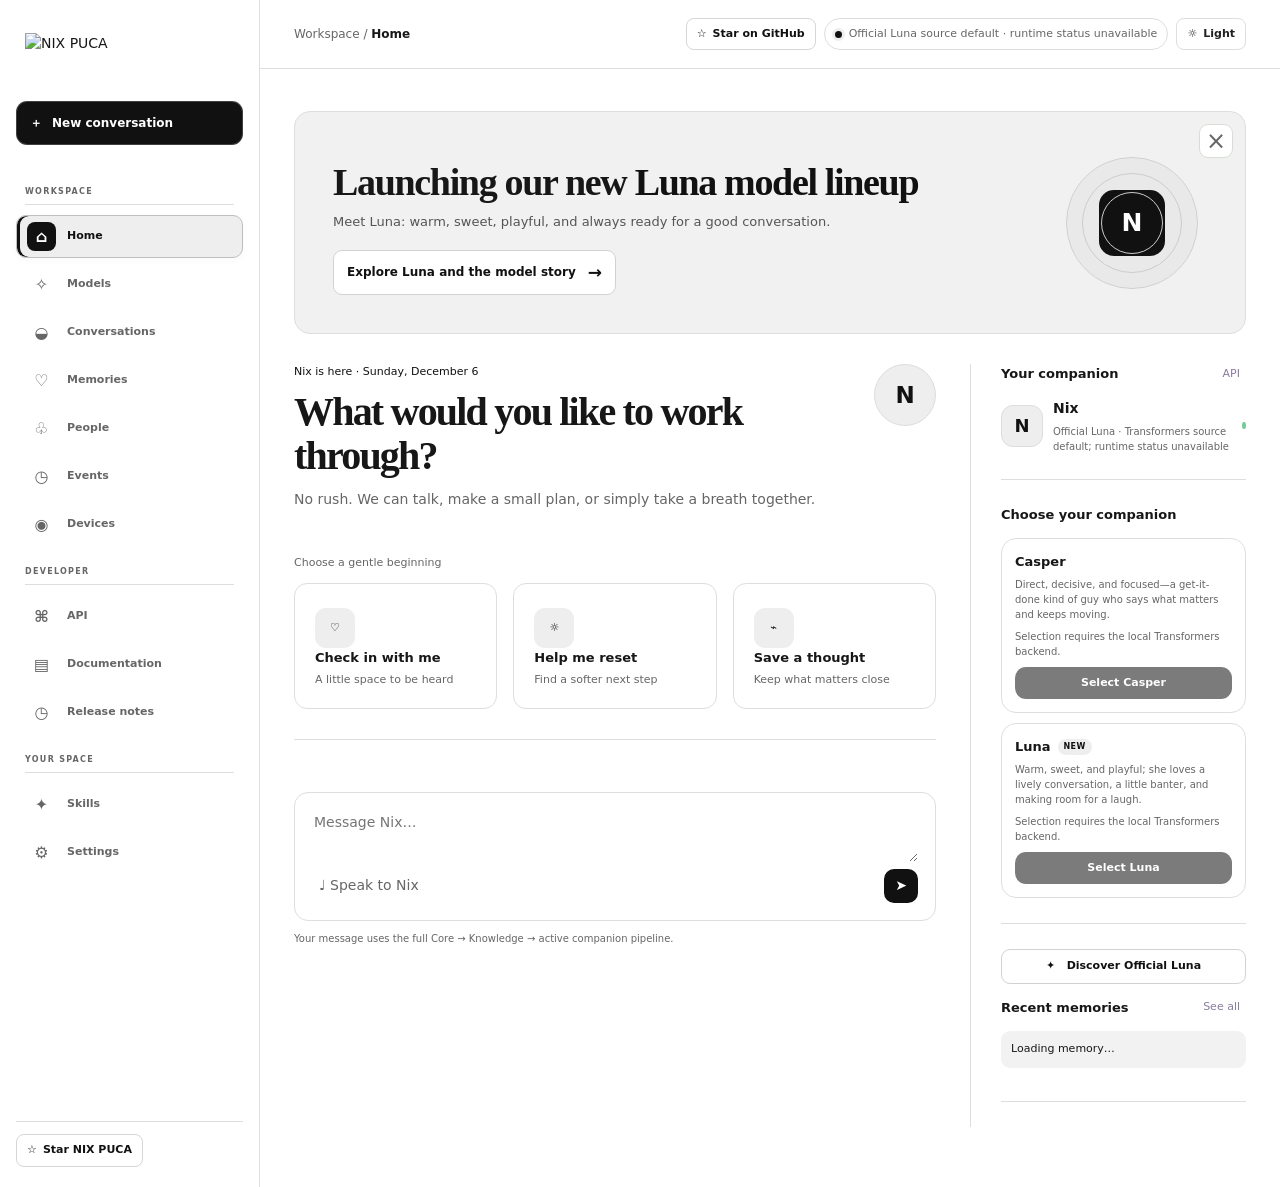
==== commit 5a7d5f20: "V2" ====
--- a/nix_core/dashboard.html
+++ b/nix_core/dashboard.html
@@ -2,12 +2,13 @@
 <html lang="en">
 <head>
 <meta charset="utf-8"><meta name="viewport" content="width=device-width,initial-scale=1">
-<title>Nix PUCA V5</title>
-<meta name="theme-color" content="#f3eff6" id="themeColor">
-<link rel="icon" type="image/svg+xml" href="data:image/svg+xml,%3Csvg xmlns='http://www.w3.org/2000/svg' viewBox='0 0 64 64'%3E%3Crect width='64' height='64' rx='15' fill='%23435441'/%3E%3Cpath d='M14 49V15h8l20 22V15h8v34h-8L22 27v22z' fill='%23f7f5ee'/%3E%3C/svg%3E">
+<title>NIX PUCA</title>
+<meta name="theme-color" content="#ffffff" id="themeColor">
+<link rel="icon" type="image/png" href="https://res.cloudinary.com/dh5uxc6ql/image/upload/v1790917615/93d18a47-5f3a-46e1-ad71-705b2680442f_anp8f1.png">
 <style>
-.model-choice-grid{display:grid;grid-template-columns:repeat(2,minmax(0,1fr));gap:14px;margin:0 0 18px}.model-choice-card{display:flex;flex-direction:column;align-items:flex-start;gap:7px;min-height:118px;padding:18px;border:1px solid var(--line);border-radius:17px;text-align:left;background:var(--surface);transition:border-color .15s,box-shadow .15s,transform .15s}.model-choice-card:hover,.model-choice-card.active{border-color:var(--accent);box-shadow:var(--shadow);transform:translateY(-1px)}.model-choice-card.active{box-shadow:inset 0 0 0 1px var(--accent),var(--shadow)}.model-choice-card strong{font:600 22px Georgia,serif}.model-choice-card>span:last-child{color:var(--muted);font-size:11px}.model-choice-overline{color:var(--accent-ink);font-size:9px;font-weight:800;letter-spacing:.1em;text-transform:uppercase}.model-spec-panel{margin-bottom:26px}.model-citations{padding-left:18px;color:var(--muted);font-size:10px;line-height:1.7}.model-citations a,.release-notes-card a{color:var(--accent-ink);font-weight:700}.models-legacy-heading{display:flex;align-items:baseline;justify-content:space-between;gap:15px;margin:30px 0 12px;padding-top:20px;border-top:1px solid var(--line)}.models-legacy-heading h2{margin:0;font:600 23px Georgia,serif}.models-legacy-heading p{margin:0;color:var(--muted);font-size:10px}.release-notes-card{max-width:850px;margin:auto}.release-notes-card h2{margin-top:0;font:600 25px Georgia,serif}.release-notes-card li{margin:8px 0;color:var(--muted);line-height:1.6}.skills-list{display:grid;gap:12px}.skill-card{display:flex;align-items:center;justify-content:space-between;gap:18px}.skill-card h2{margin:6px 0;font:600 22px Georgia,serif}.skill-card p{max-width:700px;color:var(--muted);font-size:12px}.skill-card button{flex:0 0 auto}.secondary{padding:7px 10px;border:1px solid var(--line);border-radius:9px;color:var(--accent-ink);background:var(--accent-soft);font-size:10px;font-weight:700}.skills-page{max-width:1080px}.skills-hero{position:relative;isolation:isolate;display:grid;grid-template-columns:minmax(0,1fr) 235px;align-items:center;min-height:276px;margin:-5px 0 22px;padding:36px 42px;overflow:hidden;border:1px solid #dce3d9;border-radius:18px;background:linear-gradient(115deg,#eff4ec 0%,#e9f0e7 58%,#e5ece4 100%)}.skills-hero:after{position:absolute;z-index:-1;top:-130px;right:80px;width:360px;height:360px;border:1px solid #cad8c833;border-radius:50%;box-shadow:0 0 0 25px #cad8c81c,0 0 0 52px #cad8c812;content:""}.skills-hero-copy{position:relative;z-index:1;max-width:590px}.skills-eyebrow{display:inline-flex;align-items:center;gap:8px;color:var(--accent-ink);font-size:9px;font-weight:800;letter-spacing:.17em}.skills-live-dot{width:7px;height:7px;border-radius:50%;background:#5f8966;box-shadow:0 0 0 4px #5f89661c}.skills-hero h1{margin:13px 0 10px;color:var(--ink);font:600 clamp(36px,4.3vw,53px)/.99 Georgia,serif;letter-spacing:-.055em}.skills-hero-copy>p{max-width:470px;margin:0;color:var(--muted);font-size:12px;line-height:1.7}.skills-hero-note{display:flex;align-items:center;gap:8px;margin-top:21px;color:var(--accent-ink);font-size:9px;font-weight:700}.skills-hero-note span{display:grid;place-items:center;width:21px;height:21px;border-radius:7px;background:#dce8dc;color:var(--accent)}.skills-hero-art{position:relative;display:grid;place-items:center;width:210px;height:205px;margin:auto}.skills-art-disc{position:absolute;display:grid;place-items:center;border:1px solid #93aa922e;border-radius:50%}.skills-art-disc-back{width:164px;height:164px;background:repeating-conic-gradient(from 0deg,#f9fcf535 0deg 1deg,transparent 1deg 14deg)}.skills-art-disc-front{width:105px;height:105px;border-color:#fff9;border-radius:33px 33px 33px 10px;background:linear-gradient(145deg,#58765d,#45634d);color:#fff;box-shadow:0 15px 34px #36523c28;transform:rotate(-8deg)}.skills-art-disc-front span{font-size:42px;transform:rotate(8deg)}.skills-art-orbit{position:absolute;width:202px;height:80px;border:1px solid #76927445;border-radius:50%;transform:rotate(-32deg)}.skills-orbit-two{width:204px;height:112px;border-color:#9fb59c4c;transform:rotate(39deg)}.skills-art-spark{position:absolute;color:#45634d}.skills-spark-one{top:29px;right:31px;font-size:21px}.skills-spark-two{bottom:22px;left:21px;font-size:29px}.skills-import-card{display:grid;grid-template-columns:44px minmax(180px,.75fr) minmax(280px,1.25fr);align-items:center;gap:15px;padding:17px 19px;border:1px solid var(--line);border-radius:13px;background:var(--surface)}.skills-import-icon{display:grid;place-items:center;width:42px;height:42px;border:1px solid var(--line);border-radius:11px;background:var(--surface-alt);color:var(--accent-ink);font-size:18px}.skills-import-copy h2{margin:0;font-size:12px}.skills-import-copy p{margin:4px 0 0;color:var(--muted);font-size:9px}.skills-import-form{display:flex;gap:8px}.skills-import-form input,.skills-search input{min-width:0;flex:1;height:40px;padding:0 12px;border:1px solid var(--line);border-radius:8px;outline:0;color:var(--ink);background:var(--paper);font-size:10px}.skills-import-form input:focus,.skills-search input:focus{border-color:var(--accent);box-shadow:0 0 0 3px #45634d18}.skills-import-form .primary{flex:0 0 auto;padding:0 13px;border-radius:8px;font-size:9px;white-space:nowrap}.skills-import-message{display:none;margin:8px 2px 0;padding:9px 12px;border:1px solid var(--line);border-radius:8px;color:var(--accent-ink);background:var(--accent-soft);font-size:10px}.skills-import-message.is-visible{display:block}.skills-import-message.is-error{border-color:#dfc7c7;color:#904b4b;background:#f7eeee}.skills-toolbar{display:flex;align-items:flex-end;justify-content:space-between;gap:18px;margin:30px 0 14px}.skills-toolbar h2{margin:4px 0 0;font:600 25px/1.1 Georgia,serif;letter-spacing:-.035em}.skills-search{position:relative;display:flex;width:min(250px,40%)}.skills-search>span{position:absolute;left:11px;top:50%;z-index:1;transform:translateY(-50%);color:var(--muted);font-size:17px}.skills-search input{height:37px;padding-left:35px;border-radius:9px}.skills-filters{display:flex;flex-wrap:wrap;gap:6px;margin-bottom:14px}.skills-filter{padding:7px 12px;border:1px solid transparent;border-radius:7px;color:var(--muted);background:transparent;font-size:9px;font-weight:700}.skills-filter:hover{background:var(--surface-alt);color:var(--ink)}.skills-filter.active{border-color:var(--line);color:var(--accent-ink);background:var(--surface);box-shadow:0 2px 6px #202a2209}.skills-list{grid-template-columns:repeat(3,minmax(0,1fr));gap:12px}.skill-store-card{display:flex;min-width:0;min-height:250px;flex-direction:column;padding:15px;border:1px solid var(--line);border-radius:12px;background:var(--surface);transition:transform .16s,border-color .16s,box-shadow .16s}.skill-store-card:hover{transform:translateY(-2px);border-color:#aebdac;box-shadow:0 9px 22px #26352a0b}.skill-card-main{display:grid;grid-template-columns:50px minmax(0,1fr);gap:12px;flex:1;width:100%;padding:0;background:transparent;text-align:left}.skill-app-icon{display:grid;place-items:center;width:48px;height:48px;border:1px solid #ffffffb8;border-radius:13px;color:#fff;background:linear-gradient(145deg,#67856a,#45634d);font:600 24px/1 Georgia,serif;box-shadow:inset 0 1px 1px #fff7,0 5px 12px #304a3414}.skill-tone-1{background:linear-gradient(145deg,#799082,#526c5d)}.skill-tone-2{background:linear-gradient(145deg,#849577,#607354)}.skill-tone-3{background:linear-gradient(145deg,#8d8170,#6d6455)}.skill-tone-4{background:linear-gradient(145deg,#63827e,#456762)}.skill-tone-5{background:linear-gradient(145deg,#8a7790,#68576e)}.skill-app-icon.skill-tone-0{background:linear-gradient(145deg,#67856a,#45634d)}.skill-card-content{display:flex;min-width:0;flex-direction:column;align-items:flex-start}.skill-card-topline{display:flex;align-items:center;justify-content:space-between;gap:7px;width:100%;min-height:17px}.skill-category{color:var(--accent-ink);font-size:8px;font-weight:800;letter-spacing:.09em;text-transform:uppercase}.skill-community-label{color:#897046;font-size:7px;font-weight:800;letter-spacing:.08em}.skill-app-name{margin-top:5px;font:600 17px/1.12 Georgia,serif;letter-spacing:-.025em}.skill-publisher{max-width:100%;margin-top:4px;overflow:hidden;color:var(--muted);font-size:8px;text-overflow:ellipsis;white-space:nowrap}.skill-app-description{display:-webkit-box;overflow:hidden;margin-top:12px;color:var(--muted);font-size:9px;line-height:1.6;-webkit-box-orient:vertical;-webkit-line-clamp:3}.skill-tag-row{display:flex;flex-wrap:wrap;gap:4px;margin-top:10px}.skill-tag-row span{padding:3px 6px;border:1px solid var(--line);border-radius:5px;color:var(--muted);background:var(--surface-alt);font-size:7px}.skill-card-footer{display:flex;align-items:center;justify-content:space-between;gap:8px;margin-top:15px;padding-top:11px;border-top:1px solid var(--line)}.skill-installed-status{display:flex;align-items:center;gap:5px;color:var(--muted);font-size:8px}.skill-installed-status>span{color:var(--accent)}.skill-installed-status.is-installed{color:var(--accent-ink);font-weight:750}.skill-install-button{min-width:78px;padding:7px 11px;border:1px solid var(--line);border-radius:7px;color:var(--accent-ink);background:var(--accent-soft);font-size:9px;font-weight:750;transition:background .15s,color .15s}.skill-install-button:hover:not(:disabled){border-color:var(--accent);background:var(--accent);color:#fff}.skill-install-button.is-installed{color:var(--muted);background:var(--surface-alt)}.skill-install-button:disabled{opacity:.58;cursor:wait}.skills-empty{grid-column:1/-1;display:grid;justify-items:center;padding:45px 20px;border:1px dashed var(--line);border-radius:12px;color:var(--muted);text-align:center}.skills-empty>span{font-size:23px}.skills-empty strong{margin-top:8px;color:var(--ink);font:600 18px Georgia,serif}.skills-empty p{margin:5px 0 0;font-size:10px}.skills-safety{display:flex;align-items:flex-start;gap:11px;margin-top:20px;padding:13px 15px;border:1px solid var(--line);border-radius:10px;background:var(--surface-alt)}.skills-safety-icon{display:grid;place-items:center;width:24px;height:24px;flex:0 0 24px;border-radius:7px;background:var(--accent-soft);color:var(--accent-ink);font-size:12px}.skills-safety strong{font-size:10px}.skills-safety p{margin:3px 0 0;color:var(--muted);font-size:9px;line-height:1.55}.skill-details-dialog{width:min(540px,calc(100% - 28px));max-width:none;max-height:min(88vh,820px);padding:0;overflow:auto;border:1px solid var(--line);border-radius:15px;color:var(--ink);background:var(--surface);box-shadow:0 26px 90px #1420154a}.skill-details-dialog::backdrop{background:#17201977;backdrop-filter:blur(3px)}.skill-details-panel{position:relative;padding:25px}.skill-details-close{position:absolute;top:15px;right:15px;display:grid;place-items:center;width:31px;height:31px;border:1px solid var(--line);border-radius:8px;color:var(--muted);background:var(--surface-alt);font-size:19px}.skill-details-panel>.skill-app-icon{margin-bottom:17px}.skill-details-panel>.skills-eyebrow{display:flex}.skill-details-panel h2{margin:7px 0 0;font:600 28px Georgia,serif}.skill-details-publisher{margin:5px 0 13px!important;color:var(--muted);font-size:10px}.skill-details-panel>p{color:var(--muted);font-size:11px;line-height:1.7}.skill-details-meta{display:grid;grid-template-columns:1fr 1fr;gap:8px;padding:12px;border:1px solid var(--line);border-radius:9px;background:var(--surface-alt);font-size:9px}.skill-details-meta span{color:var(--muted)}.skill-details-panel h3{margin:18px 0 6px;font-size:11px}.skill-details-panel ul{margin:0;padding-left:18px;color:var(--muted);font-size:10px;line-height:1.7;overflow-wrap:anywhere}.skill-details-panel code{font-size:9px}.skill-repository-link{display:inline-block;margin-top:15px;color:var(--accent-ink);font-size:10px;font-weight:700}.skill-details-warning{margin:15px 0;padding:10px;border:1px solid #dfd9c9;border-radius:8px;color:#736543;background:#f7f4eb;font-size:9px;line-height:1.55}.skill-details-install{width:100%;margin-top:4px;padding:10px;font-size:10px}.visually-hidden{position:absolute;width:1px;height:1px;padding:0;margin:-1px;overflow:hidden;clip:rect(0,0,0,0);white-space:nowrap;border:0}body.dark .skills-hero{border-color:var(--line);background:linear-gradient(115deg,#29342b,#252e26 60%,#222b23)}body.dark .skills-hero:after{border-color:#b8cbb41a;box-shadow:0 0 0 25px #b8cbb412,0 0 0 52px #b8cbb40b}body.dark .skills-art-disc{border-color:#b8cbb433}body.dark .skills-art-disc-back{background:repeating-conic-gradient(from 0deg,#ffffff10 0deg 1deg,transparent 1deg 14deg)}body.dark .skills-import-card,body.dark .skill-store-card,body.dark .skill-details-dialog{border-color:var(--line);background:var(--surface)}body.dark .skills-import-form input,body.dark .skills-search input{border-color:var(--line);background:var(--surface-alt);color:var(--ink)}body.dark .skills-filter.active{background:var(--surface)}body.dark .skills-safety{background:var(--surface-alt)}body.dark .skill-details-warning{border-color:#665d43;color:#d6c795;background:#343124}body.dark .skills-import-message.is-error{border-color:#70494a;color:#f0bdbe;background:#392628}@media(max-width:900px){.skills-list{grid-template-columns:repeat(2,minmax(0,1fr))}.skills-hero{grid-template-columns:minmax(0,1fr) 185px;padding:31px}.skills-art-disc-back{width:140px;height:140px}.skills-art-orbit{width:176px}.skills-orbit-two{width:178px}}@media(max-width:700px){.skills-page{padding-top:26px}.skills-hero{grid-template-columns:minmax(0,1fr) 100px;min-height:245px;padding:25px 20px}.skills-hero h1{font-size:35px}.skills-hero-art{width:105px;height:150px;transform:scale(.68)}.skills-hero-note{max-width:220px;align-items:flex-start;line-height:1.5}.skills-import-card{grid-template-columns:38px minmax(0,1fr);gap:10px;padding:14px}.skills-import-icon{width:36px;height:36px}.skills-import-form{grid-column:1/-1}.skills-toolbar{align-items:stretch;flex-direction:column;gap:11px;margin-top:25px}.skills-search{width:100%}.skills-search input{width:100%}.skills-list{gap:9px}.skill-store-card{padding:12px}.skill-card-main{grid-template-columns:42px minmax(0,1fr);gap:9px}.skill-app-icon{width:41px;height:41px;border-radius:11px;font-size:21px}.skill-app-name{font-size:15px}.skill-card-footer{align-items:flex-start;flex-direction:column}.skill-install-button{width:100%}}@media(max-width:520px){.skills-list{grid-template-columns:1fr}.skill-store-card{min-height:210px}.skill-card-footer{align-items:center;flex-direction:row}.skill-install-button{width:auto}.skills-hero-art{position:absolute;right:0;bottom:-10px;opacity:.35}.skills-hero-copy{max-width:100%}.skills-hero h1{max-width:300px}.skills-hero-copy>p{max-width:290px;font-size:11px}.skills-filters{gap:3px}.skills-filter{padding:7px 9px;font-size:8px}.skill-details-panel{padding:21px}}
+.model-choice-grid{display:grid;grid-template-columns:repeat(2,minmax(0,1fr));gap:14px;margin:0 0 18px}.model-choice-card{display:flex;flex-direction:column;align-items:flex-start;gap:7px;min-height:118px;padding:18px;border:1px solid var(--line);border-radius:17px;text-align:left;background:var(--surface);transition:border-color .15s,box-shadow .15s,transform .15s}.model-choice-card:hover,.model-choice-card.active{border-color:var(--accent);box-shadow:var(--shadow);transform:translateY(-1px)}.model-choice-card.active{box-shadow:inset 0 0 0 1px var(--accent),var(--shadow)}.model-choice-card strong{font:600 22px Georgia,serif}.model-choice-card>span:last-child{color:var(--muted);font-size:11px}.model-choice-overline{color:var(--accent-ink);font-size:9px;font-weight:800;letter-spacing:.1em;text-transform:uppercase}.model-spec-panel{margin-bottom:26px}.model-citations{padding-left:18px;color:var(--muted);font-size:10px;line-height:1.7}.model-citations a,.release-notes-card a{color:var(--accent-ink);font-weight:700}.models-legacy-heading{display:flex;align-items:baseline;justify-content:space-between;gap:15px;margin:30px 0 12px;padding-top:20px;border-top:1px solid var(--line)}.models-legacy-heading h2{margin:0;font:600 23px Georgia,serif}.models-legacy-heading p{margin:0;color:var(--muted);font-size:10px}.release-notes-card{max-width:850px;margin:auto}.release-notes-card h2{margin-top:0;font:600 25px Georgia,serif}.release-notes-card li{margin:8px 0;color:var(--muted);line-height:1.6}.skills-list{display:grid;gap:12px}.skill-card{display:flex;align-items:center;justify-content:space-between;gap:18px}.skill-card h2{margin:6px 0;font:600 22px Georgia,serif}.skill-card p{max-width:700px;color:var(--muted);font-size:12px}.skill-card button{flex:0 0 auto}.secondary{padding:7px 10px;border:1px solid var(--line);border-radius:9px;color:var(--accent-ink);background:var(--accent-soft);font-size:10px;font-weight:700}.skills-page{max-width:1080px}.skills-hero{position:relative;isolation:isolate;display:grid;grid-template-columns:minmax(0,1fr) 235px;align-items:center;min-height:276px;margin:-5px 0 22px;padding:36px 42px;overflow:hidden;border:1px solid #dce3d9;border-radius:18px;background:linear-gradient(115deg,#eff4ec 0%,#e9f0e7 58%,#e5ece4 100%)}.skills-hero:after{position:absolute;z-index:-1;top:-130px;right:80px;width:360px;height:360px;border:1px solid #cad8c833;border-radius:50%;box-shadow:0 0 0 25px #cad8c81c,0 0 0 52px #cad8c812;content:""}.skills-hero-copy{position:relative;z-index:1;max-width:590px}.skills-eyebrow{display:inline-flex;align-items:center;gap:8px;color:var(--accent-ink);font-size:9px;font-weight:800;letter-spacing:.17em}.skills-live-dot{width:7px;height:7px;border-radius:50%;background:#5f8966;box-shadow:0 0 0 4px #5f89661c}.skills-hero h1{margin:13px 0 10px;color:var(--ink);font:600 clamp(36px,4.3vw,53px)/.99 Georgia,serif;letter-spacing:-.055em}.skills-hero-copy>p{max-width:470px;margin:0;color:var(--muted);font-size:12px;line-height:1.7}.skills-hero-note{display:flex;align-items:center;gap:8px;margin-top:21px;color:var(--accent-ink);font-size:9px;font-weight:700}.skills-hero-note span{display:grid;place-items:center;width:21px;height:21px;border-radius:7px;background:#dce8dc;color:var(--accent)}.skills-hero-art{position:relative;display:grid;place-items:center;width:210px;height:205px;margin:auto}.skills-art-disc{position:absolute;display:grid;place-items:center;border:1px solid #93aa922e;border-radius:50%}.skills-art-disc-back{width:164px;height:164px;background:repeating-conic-gradient(from 0deg,#f9fcf535 0deg 1deg,transparent 1deg 14deg)}.skills-art-disc-front{width:105px;height:105px;border-color:#fff9;border-radius:33px 33px 33px 10px;background:linear-gradient(145deg,#58765d,#45634d);color:#fff;box-shadow:0 15px 34px #36523c28;transform:rotate(-8deg)}.skills-art-disc-front span{font-size:42px;transform:rotate(8deg)}.skills-art-orbit{position:absolute;width:202px;height:80px;border:1px solid #76927445;border-radius:50%;transform:rotate(-32deg)}.skills-orbit-two{width:204px;height:112px;border-color:#9fb59c4c;transform:rotate(39deg)}.skills-art-spark{position:absolute;color:#45634d}.skills-spark-one{top:29px;right:31px;font-size:21px}.skills-spark-two{bottom:22px;left:21px;font-size:29px}.skills-import-card{display:grid;grid-template-columns:44px minmax(180px,.75fr) minmax(280px,1.25fr);align-items:center;gap:15px;padding:17px 19px;border:1px solid var(--line);border-radius:13px;background:var(--surface)}.skills-import-icon{display:grid;place-items:center;width:42px;height:42px;border:1px solid var(--line);border-radius:11px;background:var(--surface-alt);color:var(--accent-ink);font-size:18px}.skills-import-copy h2{margin:0;font-size:12px}.skills-import-copy p{margin:4px 0 0;color:var(--muted);font-size:9px}.skills-import-form{display:flex;gap:8px}.skills-import-form input,.skills-search input{min-width:0;flex:1;height:40px;padding:0 12px;border:1px solid var(--line);border-radius:8px;outline:0;color:var(--ink);background:var(--paper);font-size:10px}.skills-import-form input:focus,.skills-search input:focus{border-color:var(--accent);box-shadow:0 0 0 3px #45634d18}.skills-import-form .primary{flex:0 0 auto;padding:0 13px;border-radius:8px;font-size:9px;white-space:nowrap}.skills-import-card{grid-template-columns:44px minmax(180px,.75fr) minmax(280px,1.25fr);grid-template-rows:auto auto}.skills-import-card>#skillsRepositoryForm{grid-column:3}.skills-import-card>#skillsZipForm{grid-column:2/4}.skills-import-form input[type=file]{height:auto;padding:9px}.skill-app-icon.skill-logo{object-fit:cover;background:var(--surface-alt)}.skill-auto-update{display:flex;align-items:flex-start;gap:8px;padding:10px;border:1px solid var(--line);border-radius:8px;background:var(--surface-alt);color:var(--muted);font-size:10px;line-height:1.5}.skill-auto-update input{margin:2px 0 0;accent-color:var(--accent)}.skills-import-message{display:none;margin:8px 2px 0;padding:9px 12px;border:1px solid var(--line);border-radius:8px;color:var(--accent-ink);background:var(--accent-soft);font-size:10px}.skills-import-message.is-visible{display:block}.skills-import-message.is-error{border-color:#dfc7c7;color:#904b4b;background:#f7eeee}.skills-toolbar{display:flex;align-items:flex-end;justify-content:space-between;gap:18px;margin:30px 0 14px}.skills-toolbar h2{margin:4px 0 0;font:600 25px/1.1 Georgia,serif;letter-spacing:-.035em}.skills-search{position:relative;display:flex;width:min(250px,40%)}.skills-search>span{position:absolute;left:11px;top:50%;z-index:1;transform:translateY(-50%);color:var(--muted);font-size:17px}.skills-search input{height:37px;padding-left:35px;border-radius:9px}.skills-filters{display:flex;flex-wrap:wrap;gap:6px;margin-bottom:14px}.skills-filter{padding:7px 12px;border:1px solid transparent;border-radius:7px;color:var(--muted);background:transparent;font-size:9px;font-weight:700}.skills-filter:hover{background:var(--surface-alt);color:var(--ink)}.skills-filter.active{border-color:var(--line);color:var(--accent-ink);background:var(--surface);box-shadow:0 2px 6px #202a2209}.skills-list{grid-template-columns:repeat(3,minmax(0,1fr));gap:12px}.skill-store-card{display:flex;min-width:0;min-height:250px;flex-direction:column;padding:15px;border:1px solid var(--line);border-radius:12px;background:var(--surface);transition:transform .16s,border-color .16s,box-shadow .16s}.skill-store-card:hover{transform:translateY(-2px);border-color:#aebdac;box-shadow:0 9px 22px #26352a0b}.skill-card-main{display:grid;grid-template-columns:50px minmax(0,1fr);gap:12px;flex:1;width:100%;padding:0;background:transparent;text-align:left}.skill-app-icon{display:grid;place-items:center;width:48px;height:48px;border:1px solid #ffffffb8;border-radius:13px;color:#fff;background:linear-gradient(145deg,#67856a,#45634d);font:600 24px/1 Georgia,serif;box-shadow:inset 0 1px 1px #fff7,0 5px 12px #304a3414}.skill-tone-1{background:linear-gradient(145deg,#799082,#526c5d)}.skill-tone-2{background:linear-gradient(145deg,#849577,#607354)}.skill-tone-3{background:linear-gradient(145deg,#8d8170,#6d6455)}.skill-tone-4{background:linear-gradient(145deg,#63827e,#456762)}.skill-tone-5{background:linear-gradient(145deg,#8a7790,#68576e)}.skill-app-icon.skill-tone-0{background:linear-gradient(145deg,#67856a,#45634d)}.skill-card-content{display:flex;min-width:0;flex-direction:column;align-items:flex-start}.skill-card-topline{display:flex;align-items:center;justify-content:space-between;gap:7px;width:100%;min-height:17px}.skill-category{color:var(--accent-ink);font-size:8px;font-weight:800;letter-spacing:.09em;text-transform:uppercase}.skill-community-label{color:#897046;font-size:7px;font-weight:800;letter-spacing:.08em}.skill-app-name{margin-top:5px;font:600 17px/1.12 Georgia,serif;letter-spacing:-.025em}.skill-publisher{max-width:100%;margin-top:4px;overflow:hidden;color:var(--muted);font-size:8px;text-overflow:ellipsis;white-space:nowrap}.skill-app-description{display:-webkit-box;overflow:hidden;margin-top:12px;color:var(--muted);font-size:9px;line-height:1.6;-webkit-box-orient:vertical;-webkit-line-clamp:3}.skill-tag-row{display:flex;flex-wrap:wrap;gap:4px;margin-top:10px}.skill-tag-row span{padding:3px 6px;border:1px solid var(--line);border-radius:5px;color:var(--muted);background:var(--surface-alt);font-size:7px}.skill-card-footer{display:flex;align-items:center;justify-content:space-between;gap:8px;margin-top:15px;padding-top:11px;border-top:1px solid var(--line)}.skill-installed-status{display:flex;align-items:center;gap:5px;color:var(--muted);font-size:8px}.skill-installed-status>span{color:var(--accent)}.skill-installed-status.is-installed{color:var(--accent-ink);font-weight:750}.skill-install-button{min-width:78px;padding:7px 11px;border:1px solid var(--line);border-radius:7px;color:var(--accent-ink);background:var(--accent-soft);font-size:9px;font-weight:750;transition:background .15s,color .15s}.skill-install-button:hover:not(:disabled){border-color:var(--accent);background:var(--accent);color:#fff}.skill-install-button.is-installed{color:var(--muted);background:var(--surface-alt)}.skill-install-button:disabled{opacity:.58;cursor:wait}.skills-empty{grid-column:1/-1;display:grid;justify-items:center;padding:45px 20px;border:1px dashed var(--line);border-radius:12px;color:var(--muted);text-align:center}.skills-empty>span{font-size:23px}.skills-empty strong{margin-top:8px;color:var(--ink);font:600 18px Georgia,serif}.skills-empty p{margin:5px 0 0;font-size:10px}.skills-safety{display:flex;align-items:flex-start;gap:11px;margin-top:20px;padding:13px 15px;border:1px solid var(--line);border-radius:10px;background:var(--surface-alt)}.skills-safety-icon{display:grid;place-items:center;width:24px;height:24px;flex:0 0 24px;border-radius:7px;background:var(--accent-soft);color:var(--accent-ink);font-size:12px}.skills-safety strong{font-size:10px}.skills-safety p{margin:3px 0 0;color:var(--muted);font-size:9px;line-height:1.55}.skill-details-dialog{width:min(540px,calc(100% - 28px));max-width:none;max-height:min(88vh,820px);padding:0;overflow:auto;border:1px solid var(--line);border-radius:15px;color:var(--ink);background:var(--surface);box-shadow:0 26px 90px #1420154a}.skill-details-dialog::backdrop{background:#17201977;backdrop-filter:blur(3px)}.skill-details-panel{position:relative;padding:25px}.skill-details-close{position:absolute;top:15px;right:15px;display:grid;place-items:center;width:31px;height:31px;border:1px solid var(--line);border-radius:8px;color:var(--muted);background:var(--surface-alt);font-size:19px}.skill-details-panel>.skill-app-icon{margin-bottom:17px}.skill-details-panel>.skills-eyebrow{display:flex}.skill-details-panel h2{margin:7px 0 0;font:600 28px Georgia,serif}.skill-details-publisher{margin:5px 0 13px!important;color:var(--muted);font-size:10px}.skill-details-panel>p{color:var(--muted);font-size:11px;line-height:1.7}.skill-details-meta{display:grid;grid-template-columns:1fr 1fr;gap:8px;padding:12px;border:1px solid var(--line);border-radius:9px;background:var(--surface-alt);font-size:9px}.skill-details-meta span{color:var(--muted)}.skill-details-panel h3{margin:18px 0 6px;font-size:11px}.skill-details-panel ul{margin:0;padding-left:18px;color:var(--muted);font-size:10px;line-height:1.7;overflow-wrap:anywhere}.skill-details-panel code{font-size:9px}.skill-repository-link{display:inline-block;margin-top:15px;color:var(--accent-ink);font-size:10px;font-weight:700}.skill-details-warning{margin:15px 0;padding:10px;border:1px solid #dfd9c9;border-radius:8px;color:#736543;background:#f7f4eb;font-size:9px;line-height:1.55}.skill-details-install{width:100%;margin-top:4px;padding:10px;font-size:10px}.skill-settings-fields{display:grid;gap:8px;margin:10px 0;padding:12px;border:1px solid var(--line);border-radius:9px;background:var(--surface-alt)}.skill-settings-fields label{font-size:10px;font-weight:700}.skill-settings-fields input{display:block;width:100%;height:38px;margin-top:5px;padding:8px 10px;border:1px solid var(--line);border-radius:7px;color:var(--ink);background:var(--surface);font-size:10px}.skill-settings-fields small{color:var(--muted);font-size:9px;line-height:1.5}.skill-runtime-controls>.skill-runtime-status{margin:9px 0;color:var(--muted);font-size:10px}.skill-runtime-actions{display:flex;flex-wrap:wrap;gap:7px;margin-top:8px}.skill-runtime-actions button,.skill-runtime-controls>[data-skill-settings]{padding:8px 10px;border:1px solid var(--line);border-radius:7px;color:var(--accent-ink);background:var(--accent-soft);font-size:9px;font-weight:700}.skill-settings-page{display:grid;gap:14px}.skill-settings-overview{display:grid;grid-template-columns:58px minmax(0,1fr);align-items:start;gap:16px;padding:20px}.skill-settings-overview h2{margin:5px 0;font:600 23px Georgia,serif}.skill-settings-overview p{margin:5px 0;color:var(--muted);font-size:11px;line-height:1.6}.skill-settings-state{display:flex;flex-wrap:wrap;gap:6px;margin-top:12px}.skill-settings-state span{padding:5px 8px;border:1px solid var(--line);border-radius:20px;color:var(--accent-ink);background:var(--surface-alt);font-size:8px;font-weight:700}.skill-settings-grid{align-items:start;gap:14px}.skill-settings-grid>.card{min-width:0;padding:18px;border-radius:13px}.skill-settings-grid h2{margin:7px 0;font:600 19px Georgia,serif}.skill-settings-grid h3{margin:16px 0 5px;font-size:11px}.skill-settings-grid>section>p{font-size:10px;line-height:1.6}.skill-settings-form{display:grid;gap:8px;margin-top:13px}.skill-settings-form label{font-size:10px;font-weight:700}.skill-settings-form label b{color:#b34052}.skill-settings-form input{display:block;width:100%;height:40px;margin-top:5px;padding:8px 10px;border:1px solid var(--line);border-radius:8px;color:var(--ink);background:var(--surface-alt);font-size:10px}.skill-settings-form small{color:var(--muted);font-size:9px;line-height:1.5}.skill-settings-actions{display:flex;flex-wrap:wrap;align-items:center;gap:9px;margin-top:12px}.skill-settings-actions button{font-size:9px}.skill-settings-grid ul{padding-left:18px;color:var(--muted);font-size:10px;line-height:1.7;overflow-wrap:anywhere}.skill-settings-grid code{font-size:9px;overflow-wrap:anywhere}.skill-card-settings{padding:7px 9px;font-size:8px}.skill-settings-grid .skill-auto-update{margin-top:10px}@media(max-width:700px){.skill-settings-grid{grid-template-columns:1fr}.skill-settings-overview{grid-template-columns:45px minmax(0,1fr);padding:14px}.skill-settings-overview>.skill-app-icon{width:42px;height:42px}}.visually-hidden{position:absolute;width:1px;height:1px;padding:0;margin:-1px;overflow:hidden;clip:rect(0,0,0,0);white-space:nowrap;border:0}body.dark .skills-hero{border-color:var(--line);background:linear-gradient(115deg,#29342b,#252e26 60%,#222b23)}body.dark .skills-hero:after{border-color:#b8cbb41a;box-shadow:0 0 0 25px #b8cbb412,0 0 0 52px #b8cbb40b}body.dark .skills-art-disc{border-color:#b8cbb433}body.dark .skills-art-disc-back{background:repeating-conic-gradient(from 0deg,#ffffff10 0deg 1deg,transparent 1deg 14deg)}body.dark .skills-import-card,body.dark .skill-store-card,body.dark .skill-details-dialog{border-color:var(--line);background:var(--surface)}body.dark .skills-import-form input,body.dark .skills-search input{border-color:var(--line);background:var(--surface-alt);color:var(--ink)}body.dark .skills-filter.active{background:var(--surface)}body.dark .skills-safety{background:var(--surface-alt)}body.dark .skill-details-warning{border-color:#665d43;color:#d6c795;background:#343124}body.dark .skills-import-message.is-error{border-color:#70494a;color:#f0bdbe;background:#392628}@media(max-width:900px){.skills-list{grid-template-columns:repeat(2,minmax(0,1fr))}.skills-hero{grid-template-columns:minmax(0,1fr) 185px;padding:31px}.skills-art-disc-back{width:140px;height:140px}.skills-art-orbit{width:176px}.skills-orbit-two{width:178px}}@media(max-width:700px){.skills-import-card>#skillsRepositoryForm,.skills-import-card>#skillsZipForm{grid-column:1/-1}.skills-page{padding-top:26px}.skills-hero{grid-template-columns:minmax(0,1fr) 100px;min-height:245px;padding:25px 20px}.skills-hero h1{font-size:35px}.skills-hero-art{width:105px;height:150px;transform:scale(.68)}.skills-hero-note{max-width:220px;align-items:flex-start;line-height:1.5}.skills-import-card{grid-template-columns:38px minmax(0,1fr);gap:10px;padding:14px}.skills-import-icon{width:36px;height:36px}.skills-import-form{grid-column:1/-1}.skills-toolbar{align-items:stretch;flex-direction:column;gap:11px;margin-top:25px}.skills-search{width:100%}.skills-search input{width:100%}.skills-list{gap:9px}.skill-store-card{padding:12px}.skill-card-main{grid-template-columns:42px minmax(0,1fr);gap:9px}.skill-app-icon{width:41px;height:41px;border-radius:11px;font-size:21px}.skill-app-name{font-size:15px}.skill-card-footer{align-items:flex-start;flex-direction:column}.skill-install-button{width:100%}}@media(max-width:520px){.skills-list{grid-template-columns:1fr}.skill-store-card{min-height:210px}.skill-card-footer{align-items:center;flex-direction:row}.skill-install-button{width:auto}.skills-hero-art{position:absolute;right:0;bottom:-10px;opacity:.35}.skills-hero-copy{max-width:100%}.skills-hero h1{max-width:300px}.skills-hero-copy>p{max-width:290px;font-size:11px}.skills-filters{gap:3px}.skills-filter{padding:7px 9px;font-size:8px}.skill-details-panel{padding:21px}}
 body.dark .model-choice-card{background:var(--surface);border-color:var(--line)}body.dark .model-choice-card:hover,body.dark .model-choice-card.active{border-color:var(--accent)}@media(max-width:700px){.model-choice-grid{grid-template-columns:1fr}.skill-card{align-items:flex-start;flex-direction:column}.models-legacy-heading{display:block}.models-legacy-heading p{margin-top:7px}}
+.devices-grid{display:grid;grid-template-columns:repeat(auto-fit,minmax(min(100%,430px),1fr));gap:14px}.device-card{display:grid;grid-template-columns:minmax(115px,.7fr) minmax(0,1.3fr);align-items:center;gap:20px;min-width:0;padding:20px;border-radius:16px}.device-visual{position:relative;display:grid;place-items:center;min-height:185px;overflow:hidden;border:1px solid var(--line);border-radius:14px;background:radial-gradient(circle at 50% 45%,color-mix(in srgb,var(--device-glow) 20%,transparent),transparent 64%),var(--surface-alt)}.device-ring{position:absolute;width:112px;height:112px;border:13px solid color-mix(in srgb,var(--device-glow) 84%,#d9ded9);border-radius:50%;filter:drop-shadow(0 0 17px color-mix(in srgb,var(--device-glow) 72%,transparent));box-shadow:0 0 0 5px #ffffff20,inset 0 0 17px color-mix(in srgb,var(--device-glow) 62%,transparent)}.device-speaker{z-index:1;display:grid;place-items:center;width:88px;height:88px;border:1px solid #ffffff25;border-radius:50%;background:radial-gradient(circle at 35% 28%,#535b55,#202621 70%);box-shadow:0 9px 22px #0003}.device-speaker span{color:#f5f5ef;font-size:10px;font-weight:750;letter-spacing:.04em}.device-copy{min-width:0}.device-copy>.skills-eyebrow{font-size:8px}.device-copy h2{margin:5px 0;font:600 22px/1.15 Georgia,serif}.device-copy>.meta{line-height:1.55}.device-state-grid{display:grid;grid-template-columns:repeat(3,minmax(0,1fr));gap:6px;margin:12px 0}.device-state-grid span{min-width:0;padding:8px;border:1px solid var(--line);border-radius:8px;color:var(--muted);background:var(--surface-alt);font-size:8px;overflow-wrap:anywhere}.device-state-grid b{display:block;margin-top:3px;color:var(--ink);font-size:9px}.device-name-editor{display:flex;flex-wrap:wrap;align-items:center;gap:7px;margin:9px 0;color:var(--muted);font-size:9px}.device-name-editor input{min-width:120px;max-width:210px;height:32px;padding:0 9px;border:1px solid var(--line);border-radius:7px;color:var(--ink);background:var(--paper);font-size:10px}.device-name-editor button{padding:7px 9px;border:1px solid var(--line);border-radius:7px;color:var(--accent-ink);background:var(--accent-soft);font-size:9px;font-weight:700}.device-actions{display:flex;flex-wrap:wrap;align-items:center;gap:7px;margin-top:12px}.device-actions button{padding:8px 10px;border:1px solid var(--line);border-radius:8px;color:var(--accent-ink);background:var(--accent-soft);font-size:9px;font-weight:750}.device-actions button:disabled{opacity:.6;cursor:wait}.device-color-picker{display:flex;align-items:center;gap:7px;padding:5px 7px;border:1px solid var(--line);border-radius:8px;color:var(--muted);background:var(--surface-alt);font-size:9px}.device-color-picker input{width:31px;height:25px;padding:2px;border:1px solid var(--line);border-radius:5px;background:transparent}.device-error{padding:8px;border:1px solid #dfc7c7;border-radius:8px;color:#904b4b;background:#f7eeee;font-size:9px;overflow-wrap:anywhere}.device-copy>.meta:last-child{line-height:1.5}.device-control-form{display:flex;flex-wrap:wrap;align-items:end;gap:7px;padding:8px;border:1px solid var(--line);border-radius:8px;background:var(--surface-alt)}.device-control-form>strong{flex-basis:100%;font-size:9px}.device-control-field{display:grid;gap:4px;color:var(--muted);font-size:8px}.device-control-field input,.device-control-field select{max-width:150px;height:31px;padding:4px 7px;border:1px solid var(--line);border-radius:6px;color:var(--ink);background:var(--paper);font-size:9px}.device-control-field input[type=color]{width:44px;padding:2px}.device-control-form>button{padding:7px 9px;border:1px solid var(--line);border-radius:7px;color:var(--accent-ink);background:var(--accent-soft);font-size:8px;font-weight:750}.device-dial-value{color:var(--ink);font:600 30px Georgia,serif}.device-dial-track{width:75%;height:8px;overflow:hidden;border-radius:8px;background:var(--line)}.device-dial-fill{height:100%;border-radius:8px;background:var(--accent)}.device-dial-label,.device-generic-icon{color:var(--muted);font-size:10px}.device-generic-icon{font-size:35px}body.dark .device-control-form{border-color:var(--line);background:var(--surface-alt)}body.dark .device-control-field input,body.dark .device-control-field select{border-color:var(--line);background:var(--surface);color:var(--ink)}body.dark .device-card{background:var(--surface);border-color:var(--line)}body.dark .device-error{border-color:#70494a;color:#f0bdbe;background:#392628}@media(max-width:560px){.device-card{grid-template-columns:1fr;gap:13px;padding:14px}.device-visual{min-height:150px}.device-ring{width:94px;height:94px}.device-speaker{width:74px;height:74px}.device-state-grid{gap:4px}.device-state-grid span{padding:6px;font-size:7px}}
 :root{--ink:#292239;--muted:#736d80;--line:#e8e2ef;--paper:#fffdfa;--soft:#f7f3fa;--lav:#eee8fb;--accent:#7553cf;--mint:#e7f4ec;--coral:#fff0ea;--canvas:#f3eff6;--sidebar:#faf7fb;--surface:#fffefd;--surface-alt:#f7f3fa;--accent-ink:#543b9a;--accent-soft:#eee8fb;--accent-deep:#6342bd;--shadow:0 16px 44px #33234412}
 *{box-sizing:border-box}body{margin:0;background:var(--canvas);color:var(--ink);font:14px/1.5 Inter,ui-sans-serif,system-ui,-apple-system,"Segoe UI",sans-serif}button,textarea,input{font:inherit}button{border:0;cursor:pointer;color:inherit}.app{display:flex;min-height:100vh;max-width:1600px;margin:auto;background:var(--paper);box-shadow:0 12px 50px #33283a1c}.sidebar{width:244px;flex:0 0 244px;background:var(--sidebar);border-right:1px solid var(--line);padding:24px 16px 18px;display:flex;flex-direction:column}.brand{display:flex;align-items:center;gap:9px;padding:0 10px 26px}.brand-mark,.face{display:grid;place-items:center;background:linear-gradient(135deg,#ff9a83,#7161d8);color:white;box-shadow:0 8px 20px #8c63bd4d}.brand-mark{width:31px;height:31px;border-radius:11px 11px 11px 4px;font-weight:800}.brand-name{font-size:18px;font-weight:750}.pill{color:#5e40c9;background:#e8e0ff;border-radius:20px;padding:3px 6px;font-size:9px;font-weight:800}.version{color:#98909d;font-size:10px;margin:0 10px 18px}.new-chat,.primary{background:var(--accent);color:#fff;border-radius:11px;padding:11px;font-weight:700;box-shadow:0 5px 14px #5b3bc226}.new-chat{width:100%}.nav{margin-top:25px}.nav-label{color:#98909d;text-transform:uppercase;font-size:10px;letter-spacing:.1em;font-weight:750;padding:0 12px 7px;margin-top:18px}.nav-item{width:100%;display:flex;align-items:center;gap:11px;color:#6d6673;background:transparent;padding:10px 12px;border-radius:9px;margin:2px 0;text-align:left}.nav-item:hover,.nav-item.active{background:#e6def7;color:#2d243c}.nav-item.active{font-weight:700;box-shadow:inset 3px 0 var(--accent)}.icon{width:17px;text-align:center}.sidebar-bottom{margin-top:auto}.main{flex:1;min-width:0;background:var(--paper)}.topbar{height:69px;border-bottom:1px solid var(--line);display:flex;align-items:center;justify-content:space-between;padding:0 34px}.breadcrumb{color:#98999e;font-size:12px}.breadcrumb strong{color:var(--ink)}.top-actions{display:flex;align-items:center;gap:8px}.presence{display:flex;align-items:center;gap:7px;padding:7px 10px;border:1px solid var(--line);border-radius:20px;color:#5a5263;font-size:11px;background:#fff}.dot{width:7px;height:7px;border-radius:50%;background:#6dcb94;box-shadow:0 0 0 3px var(--mint)}.round{background:transparent;border-radius:9px;padding:8px;color:#77707e}.round:hover{background:var(--soft)}.view{display:none;max-width:1140px;width:100%;margin:auto;padding:42px 34px 60px}.view.active{display:block}.home-grid{display:grid;grid-template-columns:minmax(0,1fr) 276px;gap:34px}.chat-column{min-width:0;max-width:760px}.welcome{display:flex;justify-content:space-between;gap:20px;margin-bottom:34px}.eyebrow{color:#8369e8;font-size:11px;margin-bottom:9px}.welcome h1,.page-heading h1{font:600 40px/1.12 Georgia,serif;letter-spacing:-.045em;margin:0}.welcome p,.page-heading p{color:var(--muted);margin:10px 0;line-height:1.55}.face{width:58px;height:58px;flex:0 0 58px;border-radius:22px 22px 22px 8px;font-size:27px}.section-title{color:#8c8394;font-size:11px;margin-bottom:12px}.suggestions{display:grid;grid-template-columns:repeat(3,1fr);gap:16px}.suggestion{min-height:130px;padding:20px;border:1px solid var(--line);background:white;border-radius:20px;text-align:left;display:flex;flex-direction:column;justify-content:flex-end}.suggestion:hover{border-color:#a996ea;box-shadow:var(--shadow);transform:translateY(-2px)}.suggestion-icon{width:34px;height:34px;border-radius:12px;display:grid;place-items:center;margin-bottom:auto}.purple{background:var(--lav);color:#7867d9}.coral{background:var(--coral);color:#ed866f}.mint{background:var(--mint);color:#55a578}.suggestion strong{font-size:13px}.suggestion span{color:#756d7c;font-size:11px;margin-top:4px}.conversation{border-top:1px solid var(--line);padding-top:24px;margin-top:30px}.message{display:flex;gap:12px;margin-bottom:20px}.message.user{justify-content:flex-end}.bubble{max-width:86%;padding:12px 15px;border-radius:4px 16px 16px 16px;background:#faf9f8;border:1px solid #f1efed;white-space:pre-wrap}.user .bubble{background:#f2f0ff;border-radius:16px 4px 16px 16px}.meta{color:#a19aa5;font-size:10px;margin-top:5px}.user .meta{text-align:right}.progress{border:1px solid #e4dfee;background:#fbfaff;border-radius:16px;padding:15px;margin:0 0 21px 37px;box-shadow:var(--shadow)}.progress-title{font-size:11px;font-weight:700;color:#5d536a}.progress-total{float:right;color:#8d8197;font:10px monospace}.steps{display:grid;grid-template-columns:repeat(5,1fr);gap:5px;margin-top:14px}.step{font-size:9px;color:#aaa1b0;text-align:center}.step:before{content:"";display:block;height:4px;background:#e5dfeb;border-radius:9px;margin-bottom:6px}.step.done{color:#65a77e}.step.done:before{background:#9fdbb7}.step.active{color:#7258cf;font-weight:700}.step.active:before{background:#9273ed}.composer{border:1px solid #cbc3d0;border-radius:20px;padding:17px;background:#fff;box-shadow:var(--shadow);margin-top:28px}.composer:focus-within{border-color:#7456df;box-shadow:0 0 0 3px #7456df24,var(--shadow)}textarea{width:100%;min-height:52px;border:0;outline:0;resize:vertical;background:transparent;color:var(--ink)}.composer-tools{display:flex;justify-content:space-between;align-items:center}.tool{background:transparent;color:#827987;padding:7px;border-radius:8px}.tool:hover{background:var(--soft)}.send{width:34px;height:34px;border-radius:10px;background:var(--accent);color:#fff}.hint{color:#8d8496;font-size:10px;margin-top:10px}.right-panel{border-left:1px solid var(--line);padding-left:30px}.home-launch-cta{margin:0 0 14px;text-align:center}.home-launch-cta button{width:100%;padding:8px 9px;border:1px solid #e5d8ef;border-radius:10px;color:#68438f;background:linear-gradient(120deg,#f8effa,#f3edff);font-size:10px;font-weight:750}.home-launch-cta button:hover{border-color:#bd9ddd;background:#f3e9fb}body.dark .home-launch-cta button{border-color:#59416c;color:#ead8f7;background:#352442}.panel-block{border-bottom:1px solid var(--line);padding-bottom:25px;margin-bottom:25px}.panel-heading{display:flex;justify-content:space-between;align-items:center;margin-bottom:14px}.panel-heading h2{font-size:13px;margin:0}.panel-heading button{background:none;color:#887ba0;font-size:11px}.agent{display:flex;align-items:center;gap:10px}.agent-face{width:32px;height:32px;border-radius:11px;background:var(--lav);display:grid;place-items:center;color:#7456df}.status{margin-left:auto;width:7px;height:7px;border-radius:50%;background:#74cc98}.memory{display:flex;gap:9px;padding:10px;background:#f5f1ed;border-radius:10px;margin-bottom:8px;font-size:11px}.memory small{display:block;color:#aaa2ae;margin-top:3px}.card,.list-card{background:#fff;border:1px solid var(--line);border-radius:20px;padding:20px}.page-heading{display:flex;justify-content:space-between;align-items:flex-end;gap:20px;margin-bottom:30px}.page-heading p{max-width:650px}.page-grid{display:grid;grid-template-columns:repeat(2,minmax(0,1fr));gap:16px}.row{display:flex;align-items:center;gap:12px;padding:13px 0;border-bottom:1px solid var(--line)}.row:last-child{border-bottom:0}.row-copy{flex:1;min-width:0}.row-copy strong{font-size:12px}.row-copy span{display:block;color:var(--muted);font-size:10px;margin-top:3px}.danger{background:#fff0f1;color:#b34052;border:1px solid #f1c8ce;border-radius:10px;padding:10px 13px;font-weight:700}.code{background:#201b29;color:#ded4ed;border-radius:14px;padding:16px;overflow:auto;white-space:pre-wrap;font:11px/1.6 ui-monospace,monospace}.docs-layout{display:grid;grid-template-columns:180px 1fr;gap:24px}.docs-nav button{display:block;width:100%;text-align:left;background:transparent;padding:9px;border-radius:8px;color:var(--muted);font-size:11px}.docs-nav button.active,.docs-nav button:hover{background:var(--lav);color:#6544d8}.docs-content{max-width:760px}.docs-content h2{font:600 24px Georgia,serif;margin-top:0}.docs-content h3{font-size:13px;margin-top:25px}.docs-content p,.docs-content li{color:var(--muted);font-size:12px;line-height:1.65}.people-grid,.event-grid{display:grid;grid-template-columns:repeat(2,minmax(0,1fr));gap:12px}.person,.event{border:1px solid var(--line);border-radius:15px;padding:15px;background:#fff}.person strong,.event strong{font-size:13px}.person span,.event span{display:block;color:var(--muted);font-size:11px;margin-top:5px}.memory-block{white-space:pre-wrap;background:#201b29;color:#ded4ed;border-radius:14px;padding:16px;font:11px/1.6 monospace;max-height:520px;overflow:auto}.toast{position:fixed;right:20px;bottom:20px;background:#241d30;color:#fff;padding:12px 15px;border-radius:12px;display:none;z-index:10}.toast.show{display:block}.hidden{display:none!important}
 body.dark{--ink:#f7f1ff;--muted:#beb3cd;--line:#40364b;--paper:#19151f;--soft:#251e2d;--lav:#342a44;--accent:#b49af7;--mint:#20392f;--coral:#3c292b;--canvas:#100e14;--sidebar:#15121a;--surface:#201b28;--surface-alt:#2b2434;--accent-ink:#e8ddff;--accent-soft:#382d4b;--accent-deep:#9b7ceb;--shadow:0 18px 48px #00000052;background:var(--canvas)}body.dark .app,body.dark .main,body.dark .topbar{background:var(--paper)}body.dark .sidebar{background:#110e17;border-color:#332b40}body.dark .nav-item{color:#b8afc3}body.dark .nav-item:hover,body.dark .nav-item.active{background:#302442;color:#fff}body.dark .presence,body.dark .suggestion,body.dark .card,body.dark .list-card,body.dark .person,body.dark .event,body.dark .composer{background:#211a2b;border-color:#403451}body.dark .memory{background:#211b2b}body.dark .bubble{background:#28232f;border-color:var(--line);color:#d8d1df}body.dark .user .bubble{background:#302447}body.dark .primary,body.dark .send{background:#7753dc}.theme{background:transparent;padding:8px;color:#827987}
@@ -244,53 +245,85 @@
 body.dark .nav-item.active .icon{border-color:#a9c1a833;background:#263028;color:var(--accent-ink)}
 @media(max-width:900px){.sidebar{width:76px;flex-basis:76px;padding:20px 9px}.brand{padding:5px 6px 10px}.brand-name,.pill,.version,.nav-label,.nav-item span,.new-chat span{display:none}.brand{justify-content:center}.brand-mark{width:44px;height:44px;flex-basis:44px}.new-chat{justify-content:center;width:100%;padding:0;font-size:0}.new-chat:before{content:"＋";font-size:21px}.nav{gap:3px;margin-top:20px}.nav-item{justify-content:center;min-height:43px;padding:6px 0}.nav-item .icon{width:32px;height:32px;flex-basis:32px}.nav-item.active,.nav-item.active:hover{box-shadow:inset 0 -3px var(--accent)}}
 @media(max-width:600px){.sidebar{width:62px;flex-basis:62px;padding:17px 6px}.brand{padding:3px 0 8px}.brand-mark{width:40px;height:40px;flex-basis:40px;border-radius:13px 13px 13px 5px}.new-chat{min-height:40px}.nav-item{min-height:40px}.nav-item .icon{width:30px;height:30px;flex-basis:30px}}
+
+/* Official NIX PUCA identity: clean monochrome surfaces and light mode only. */
+:root{color-scheme:light;--ink:#171717;--muted:#666;--line:#dedede;--paper:#fff;--soft:#f4f4f4;--lav:#eee;--accent:#111;--mint:#eee;--coral:#eee;--canvas:#f5f5f5;--sidebar:#fff;--surface:#fff;--surface-alt:#f2f2f2;--accent-ink:#111;--accent-soft:#eee;--accent-deep:#000;--shadow:0 8px 24px #0000000d}
+html,body{color-scheme:light;background:#f5f5f5;color:#171717}
+body.dark{color-scheme:light;--ink:#171717;--muted:#666;--line:#dedede;--paper:#fff;--soft:#f4f4f4;--lav:#eee;--accent:#111;--mint:#eee;--coral:#eee;--canvas:#f5f5f5;--sidebar:#fff;--surface:#fff;--surface-alt:#f2f2f2;--accent-ink:#111;--accent-soft:#eee;--accent-deep:#000;--shadow:0 8px 24px #0000000d;background:#f5f5f5;color:#171717}
+body.dark .app,body.dark .main,body.dark .topbar,body.dark .sidebar,body.dark .presence,body.dark .suggestion,body.dark .card,body.dark .list-card,body.dark .person,body.dark .event,body.dark .composer{background:#fff;color:#171717;border-color:#dedede}
+.brand{min-height:62px;padding:7px 9px 10px}
+.brand-logo{display:block;width:100%;max-width:205px;height:58px;object-fit:contain;object-position:left center;background:#fff}
+.github-star-link{display:inline-flex;align-items:center;gap:6px;padding:7px 10px;border:1px solid #d6d6d6;border-radius:8px;color:#111;background:#fff;text-decoration:none;font-size:11px;font-weight:750;white-space:nowrap}
+.github-star-link:hover{border-color:#777;background:#f4f4f4}
+.theme-mode-chip{display:inline-flex;align-items:center;gap:6px;padding:7px 10px;border:1px solid var(--line);border-radius:8px;color:#222;background:#fff;font-size:11px;font-weight:700}
+.launch-banner,.luna-launch-card,.skills-hero{border-color:#dedede!important;background:#f1f1f1!important;color:#171717!important;box-shadow:none!important}
+.launch-banner h2 span,.luna-launch-card h2 span{color:#111!important}
+.launch-banner p,.luna-launch-card p{color:#555!important}
+.launch-cta,.official-pill,.home-launch-cta button{border-color:#d2d2d2!important;background:#fff!important;color:#111!important}
+.launch-orbit,.skills-art-disc-back{border-color:#d0d0d0!important;background:#e9e9e9!important;box-shadow:none!important}
+.launch-orbit:before,.launch-orbit:after{border-color:#ccc!important}
+.launch-orbit-core,.luna-star,.skills-art-disc-front{border-color:#111!important;background:#111!important;color:#fff!important;box-shadow:none!important}
+.skills-art-spark,.skills-hero-note,.skills-eyebrow,.models-eyebrow,.eyebrow{color:#111}
+.new-chat,.primary,.send,.skill-install-button:hover:not(:disabled){background:#111!important;color:#fff!important;box-shadow:none!important}
+.nav-item.active,.nav-item:hover,.nav-item.active:hover{background:#eee!important;color:#111!important}
+.nav-item.active .icon{background:#111!important;color:#fff!important}
+.face,.agent-face,.suggestion-icon,.models-card-icon,.lesson-icon,.architecture-number{border-color:#ddd!important;background:#eee!important;color:#111!important;box-shadow:none!important}
+.skill-app-icon:not(.skill-logo),.skill-tone-1,.skill-tone-2,.skill-tone-3,.skill-tone-4,.skill-tone-5,.skill-app-icon.skill-tone-0{border-color:#ddd!important;background:#eee!important;color:#111!important;box-shadow:none!important}
+.device-ring{border:13px solid var(--device-glow)!important;background:transparent!important;box-shadow:0 0 0 5px #ffffff20,inset 0 0 17px var(--device-glow)!important;filter:drop-shadow(0 0 14px var(--device-glow))!important;transition:filter .2s ease,opacity .2s ease}@supports ((mask:radial-gradient(farthest-side,transparent 70%,#000 72%)) or (-webkit-mask:radial-gradient(farthest-side,transparent 70%,#000 72%))){.device-ring{border:0!important;background:repeating-conic-gradient(from -90deg,var(--device-glow) 0deg 26deg,#fff 26deg 30deg)!important;-webkit-mask:radial-gradient(farthest-side,transparent calc(100% - 15px),#000 calc(100% - 14px));mask:radial-gradient(farthest-side,transparent calc(100% - 15px),#000 calc(100% - 14px))}}.device-ring.is-animated{background:conic-gradient(from -90deg,#ff3b30,#ffb800,#fff000,#45c34a,#00b9cf,#2675ed,#9747ff,#ed3eb8,#ff3b30)!important;animation:device-ring-spectrum 3s linear infinite}@keyframes device-ring-spectrum{to{transform:rotate(1turn)}}@media(prefers-reduced-motion:reduce){.device-ring.is-animated{animation:none}}
+.device-visual:not(.is-active) .device-ring{opacity:.32;filter:none!important}
+.device-speaker{border-color:#d4d4d4!important;background:radial-gradient(circle at 35% 28%,#505050,#171717 70%)!important}
+.device-control-form,.device-state-grid span{background:#f2f2f2!important}
+.device-error,.skills-import-message.is-error{background:#f3f3f3!important;color:#222!important;border-color:#bbb!important}
+@media(max-width:900px){.brand-logo{width:55px;height:48px;object-position:center}.github-star-link span{display:none}.github-star-link{padding:7px 9px}}
 </style>
 </head>
 <body>
-<div class="app"><aside class="sidebar"><div class="brand"><div class="brand-mark" aria-hidden="true"><svg viewBox="0 0 64 64" focusable="false"><path d="M14 49V15h8l20 22V15h8v34h-8L22 27v22z" fill="currentColor"/></svg></div><div class="brand-name">Nix</div><span class="pill">PUCA V5</span></div><div class="version">Personal User Companion Agent</div><button class="new-chat" id="newChat">＋ <span>New conversation</span></button><nav class="nav"><div class="nav-label">Workspace</div><button class="nav-item active" data-page="home"><i class="icon">⌂</i><span>Home</span></button><button class="nav-item" data-page="models"><i class="icon">✧</i><span>Models</span></button><button class="nav-item" data-page="conversations"><i class="icon">◒</i><span>Conversations</span></button><button class="nav-item" data-page="memories"><i class="icon">♡</i><span>Memories</span></button><button class="nav-item" data-page="people"><i class="icon">♧</i><span>People</span></button><button class="nav-item" data-page="events"><i class="icon">◷</i><span>Events</span></button><div class="nav-label">Developer</div><button class="nav-item" data-page="api"><i class="icon">⌘</i><span>API</span></button><button class="nav-item" data-page="docs"><i class="icon">▤</i><span>Documentation</span></button><button class="nav-item" data-page="release-notes"><i class="icon">◷</i><span>Release notes</span></button><div class="nav-label">Your space</div><button class="nav-item" data-page="skills"><i class="icon">✦</i><span>Skills</span></button><button class="nav-item" data-page="settings"><i class="icon">⚙</i><span>Settings</span></button></nav></aside>
-<main class="main"><header class="topbar"><div class="breadcrumb">Workspace / <strong id="pageTitle">Home</strong></div><div class="top-actions"><div class="presence"><span class="dot"></span> <span id="presenceText">System online</span></div><button class="theme" id="theme">☾ <span>Theme</span></button></div></header>
-<section class="view active" id="home"><section class="launch-banner" id="lunaIntroBanner"><button class="launch-banner-close" id="closeLunaBanner" type="button" aria-label="Close Luna introduction" title="Close banner">×</button><div class="launch-banner-copy"><h2>Launching our new <span>Luna model lineup</span></h2><p>Meet Luna: warm, sweet, playful, and always ready for a good conversation.</p><button class="launch-cta" data-page-link="models">Explore Luna and the model story <span aria-hidden="true">→</span></button></div><div class="launch-orbit" aria-hidden="true"><div class="launch-orbit-core">N</div><span class="orbit-spark orbit-spark-one">✧</span><span class="orbit-spark orbit-spark-two">✦</span><span class="orbit-spark orbit-spark-three">·</span></div></section><div class="home-grid"><section class="chat-column"><div class="welcome"><div><div class="eyebrow">Nix is here · <span id="today"></span></div><h1>What would you like to work through?</h1><p>No rush. We can talk, make a small plan, or simply take a breath together.</p></div><div class="face" aria-hidden="true">N</div></div><div class="section-title">Choose a gentle beginning</div><div class="suggestions"><button class="suggestion" data-prompt="Can you check in with me? I want to talk through how I’m feeling."><span class="suggestion-icon purple">♡</span><strong>Check in with me</strong><span>A little space to be heard</span></button><button class="suggestion" data-prompt="Help me reset and make the rest of today feel easier."><span class="suggestion-icon coral">☼</span><strong>Help me reset</strong><span>Find a softer next step</span></button><button class="suggestion" data-prompt="Remember that I want to make more time for the people I care about."><span class="suggestion-icon mint">⌁</span><strong>Save a thought</strong><span>Keep what matters close</span></button></div><div class="conversation" id="conversation"></div><div class="composer"><textarea id="prompt" placeholder="Message Nix…"></textarea><div class="composer-tools"><button class="tool" id="mic">♩ Speak to Nix</button><button class="send" id="send">➤</button></div></div><div class="hint">Your message uses the full Core → Knowledge → active companion pipeline.</div></section><aside class="right-panel"><div class="panel-block"><div class="panel-heading"><h2>Your companion</h2><button data-page-link="api">API</button></div><div class="agent"><div class="agent-face" aria-hidden="true">N</div><div><b id="companionName">Nix</b><div class="meta" id="companionModel">Checking active model…</div></div><span class="status"></span></div></div><div class="panel-block companion-picker"><div class="panel-heading"><h2>Choose your companion</h2></div><div class="companion-options"><article class="companion-option" id="casperChoiceCard"><h3>Casper</h3><p>Direct, decisive, and focused—a get-it-done kind of guy who says what matters and keeps moving.</p><div class="meta" id="casperChoiceStatus">Checking availability…</div><button class="primary" id="chooseCasperButton" type="button" aria-pressed="false">Select Casper</button></article><article class="companion-option" id="lunaChoiceCard"><h3>Luna <span class="companion-badge">New</span></h3><p>Warm, sweet, and playful; she loves a lively conversation, a little banter, and making room for a laugh.</p><div class="meta" id="lunaChoiceStatus">Official Luna · checking availability…</div><button class="primary" id="chooseLunaButton" type="button" aria-pressed="false">Select Luna</button></article></div></div><div class="home-launch-cta"><button type="button" data-page-link="models">✦ &nbsp; Discover Official Luna</button></div><div class="panel-block"><div class="panel-heading"><h2>Recent memories</h2><button data-page-link="memories">See all</button></div><div id="homeMemory"><div class="memory">Loading memory…</div></div></div></aside></div></section>
+<div class="app"><aside class="sidebar"><div class="brand"><img class="brand-logo" src="https://res.cloudinary.com/dh5uxc6ql/image/upload/v1790917615/93d18a47-5f3a-46e1-ad71-705b2680442f_anp8f1.png" alt="NIX PUCA" width="420" height="120" fetchpriority="high"></div><button class="new-chat" id="newChat">＋ <span>New conversation</span></button><nav class="nav"><div class="nav-label">Workspace</div><button class="nav-item active" data-page="home"><i class="icon">⌂</i><span>Home</span></button><button class="nav-item" data-page="models"><i class="icon">✧</i><span>Models</span></button><button class="nav-item" data-page="conversations"><i class="icon">◒</i><span>Conversations</span></button><button class="nav-item" data-page="memories"><i class="icon">♡</i><span>Memories</span></button><button class="nav-item" data-page="people"><i class="icon">♧</i><span>People</span></button><button class="nav-item" data-page="events"><i class="icon">◷</i><span>Events</span></button><button class="nav-item" data-page="devices"><i class="icon">◉</i><span>Devices</span></button><div class="nav-label">Developer</div><button class="nav-item" data-page="api"><i class="icon">⌘</i><span>API</span></button><button class="nav-item" data-page="docs"><i class="icon">▤</i><span>Documentation</span></button><button class="nav-item" data-page="release-notes"><i class="icon">◷</i><span>Release notes</span></button><div class="nav-label">Your space</div><button class="nav-item" data-page="skills"><i class="icon">✦</i><span>Skills</span></button><button class="nav-item" data-page="settings"><i class="icon">⚙</i><span>Settings</span></button></nav><div class="sidebar-bottom"><a class="github-star-link" href="https://github.com/saineela/puca" target="_blank" rel="noopener noreferrer" aria-label="Star NIX PUCA on GitHub">☆ <span>Star NIX PUCA</span></a></div></aside>
+<main class="main"><header class="topbar"><div class="breadcrumb">Workspace / <strong id="pageTitle">Home</strong></div><div class="top-actions"><a class="github-star-link" href="https://github.com/saineela/puca" target="_blank" rel="noopener noreferrer" aria-label="Star NIX PUCA on GitHub">☆ <span>Star on GitHub</span></a><div class="presence"><span class="dot"></span> <span id="presenceText">System online</span></div><span class="theme-mode-chip" aria-label="Light mode is always enabled">☼ <span>Light</span></span></div></header>
+<section class="view active" id="home"><section class="launch-banner" id="lunaIntroBanner"><button class="launch-banner-close" id="closeLunaBanner" type="button" aria-label="Close Luna introduction" title="Close banner">×</button><div class="launch-banner-copy"><h2>Launching our new <span>Luna model lineup</span></h2><p>Meet Luna: warm, sweet, playful, and always ready for a good conversation.</p><button class="launch-cta" data-page-link="models">Explore Luna and the model story <span aria-hidden="true">→</span></button></div><div class="launch-orbit" aria-hidden="true"><div class="launch-orbit-core">N</div><span class="orbit-spark orbit-spark-one">✧</span><span class="orbit-spark orbit-spark-two">✦</span><span class="orbit-spark orbit-spark-three">·</span></div></section><div class="home-grid"><section class="chat-column"><div class="welcome"><div><div class="eyebrow">Nix is here · <span id="today"></span></div><h1 id="homeHeadline">What would you like to work through?</h1><p id="homeSubtitle">No rush. We can talk, make a small plan, or simply take a breath together.</p></div><div class="face" aria-hidden="true">N</div></div><div class="section-title" id="homeSuggestionsTitle">Choose a gentle beginning</div><div class="suggestions" id="homeSuggestions"><button class="suggestion" data-prompt="Can you check in with me? I want to talk through how I’m feeling."><span class="suggestion-icon purple">♡</span><strong>Check in with me</strong><span>A little space to be heard</span></button><button class="suggestion" data-prompt="Help me reset and make the rest of today feel easier."><span class="suggestion-icon coral">☼</span><strong>Help me reset</strong><span>Find a softer next step</span></button><button class="suggestion" data-prompt="Remember that I want to make more time for the people I care about."><span class="suggestion-icon mint">⌁</span><strong>Save a thought</strong><span>Keep what matters close</span></button></div><div class="conversation" id="conversation"></div><div class="composer"><textarea id="prompt" name="prompt" placeholder="Message Nix…"></textarea><div class="composer-tools"><button class="tool" id="mic">♩ Speak to Nix</button><button class="send" id="send">➤</button></div></div><div class="hint">Your message uses the full Core → Knowledge → active companion pipeline.</div></section><aside class="right-panel"><div class="panel-block"><div class="panel-heading"><h2>Your companion</h2><button data-page-link="api">API</button></div><div class="agent"><div class="agent-face" aria-hidden="true">N</div><div><b id="companionName">Nix</b><div class="meta" id="companionModel">Checking active model…</div></div><span class="status"></span></div></div><div class="panel-block companion-picker"><div class="panel-heading"><h2>Choose your companion</h2></div><div class="companion-options"><article class="companion-option" id="casperChoiceCard"><h3>Casper</h3><p>Direct, decisive, and focused—a get-it-done kind of guy who says what matters and keeps moving.</p><div class="meta" id="casperChoiceStatus">Checking availability…</div><button class="primary" id="chooseCasperButton" type="button" aria-pressed="false">Select Casper</button></article><article class="companion-option" id="lunaChoiceCard"><h3>Luna <span class="companion-badge">New</span></h3><p>Warm, sweet, and playful; she loves a lively conversation, a little banter, and making room for a laugh.</p><div class="meta" id="lunaChoiceStatus">Official Luna · checking availability…</div><button class="primary" id="chooseLunaButton" type="button" aria-pressed="false">Select Luna</button></article></div></div><div class="home-launch-cta"><button type="button" data-page-link="models">✦ &nbsp; Discover Official Luna</button></div><div class="panel-block"><div class="panel-heading"><h2>Recent memories</h2><button data-page-link="memories">See all</button></div><div id="homeMemory"><div class="memory">Loading memory…</div></div></div></aside></div></section>
 <section class="view models-page" id="models">
-<div class="page-heading models-heading"><div><div class="eyebrow">Explore the model lineup</div><h1>Choose a model to inspect.</h1><p>Select Luna or Casper to view specifications, archived training settings, dataset sources, and evaluation caveats. The existing model stories and system details continue below.</p></div></div>
+<div class="page-heading models-heading"><div><div class="eyebrow">Explore the model lineup</div><h1>Choose a model to inspect.</h1><p>Choose Luna or Casper to learn what each model is built on, what the project records say about its training, and how it did in small tests. There’s more about each model’s story and how Nix works below.</p></div></div>
 <div class="model-choice-grid" role="group" aria-label="Choose a model to inspect"><button type="button" class="model-choice-card" id="lunaDetailsButton" data-model-details="luna" aria-controls="lunaModelSpecs" aria-pressed="false" aria-expanded="false"><span class="model-choice-overline">Official · default</span><strong>Luna</strong><span>Llama 3.2 3B Instruct · conversation model</span></button><button type="button" class="model-choice-card" id="casperDetailsButton" data-model-details="casper" aria-controls="casperModelSpecs" aria-pressed="false" aria-expanded="false"><span class="model-choice-overline">PUCA companion</span><strong>Casper</strong><span>Casper V5 · selectable V6 beta</span></button></div>
-<div class="model-spec-panel hidden" id="lunaModelSpecs" data-model-specs="luna" role="region" aria-labelledby="lunaDetailsButton" aria-hidden="true" hidden><div class="models-overview-grid"><article class="models-card models-facts"><div class="models-card-heading"><span class="models-card-icon" aria-hidden="true">L</span><div><span class="models-eyebrow">Official release</span><h2>Official Luna</h2></div></div><dl class="model-facts"><div><dt>Public name</dt><dd>Official Luna</dd></div><div><dt>Stable runtime / API ID</dt><dd><code>luna-v6-contextual-v1</code></dd></div><div><dt>Foundation model</dt><dd>Llama 3.2 3B Instruct</dd></div><div><dt>Initialization</dt><dd>Resumed from the archived Luna Instruct V1 adapter</dd></div><div><dt>Adapter</dt><dd>PEFT LoRA · rank 16 · alpha 16 · dropout 0.05 · standard LoRA (no rsLoRA/DoRA)</dd></div><div><dt>Target modules</dt><dd>q/k/v/o_proj · gate/up/down_proj</dd></div><div><dt>Training objective</dt><dd>Assistant-only supervised fine-tuning</dd></div><div><dt>Recorded run</dt><dd>60 optimizer steps · micro-batch 1 × gradient accumulation 8 (effective batch 8)</dd></div><div><dt>Learning rate / sequence cap</dt><dd>1e-5 · 768 tokens</dd></div><div><dt>Recorded memory</dt><dd>VRAM fraction 0.60 · 3.074 GiB peak allocation (historical run metadata)</dd></div><div><dt>Runtime</dt><dd>Transformers + PEFT · 4-bit NF4 · double quantization · bfloat16 · lazy load</dd></div><div><dt>Release status</dt><dd>Official in the source registry; local artifact and hosted serving status are runtime-specific</dd></div></dl></article><article class="models-card"><div class="models-eyebrow">Training data & evaluation</div><h2>Contextual dialogue experiment</h2><p>The archived training manifest reports 2,653 examples. Its exact component counts are 1,800 broad public-dialogue rows, 461 sampled project controls, 18 authored single-turn examples, 360 authored multi-turn trajectories, and 14 role controls. Of the broad rows, source counts are DailyDialog 1,292, No Robots 185, UltraFeedback chosen-SFT 183, and FineTome-100k 140. The 223 context-bearing examples are a subset of this total, not extra rows. The manifest says no personal logs were used.</p><p>Archived evaluator metadata records 18 held-out prompts and zero exact-normalized prompt overlaps in the built snapshot; it warns that semantic paraphrase overlap is not guaranteed. Reported matched checks for this adapter are 4/9 single-turn and 1/5 multi-turn in isolation, and 6/9 + 2/5 with evaluator-injected context. Injected-context results are not an end-to-end Nix Core/Knowledge/Actions test, and these are historical reports—not a new evaluation.</p><p>The adapter metadata points to <code>luna_targeted_v6_contextual_v2_sft.jsonl</code>. A later corrected V3 snapshot is separately documented as untrained and unscored; it did not produce these weights. Luna work remains V6 runtime/integration only: no new Luna training or evaluation is authorized.</p><p class="meta">Dataset citations, source links, and rights notes</p><ul class="model-citations"><li>DailyDialog: Li et al. (2017), <a href="https://aclanthology.org/I17-1099/" target="_blank" rel="noopener">ACL Anthology paper</a>; the project source record lists CC BY-NC-SA 4.0.</li><li>No Robots: <a href="https://huggingface.co/datasets/HuggingFaceH4/no_robots" target="_blank" rel="noopener">Hugging Face dataset card</a>; project metadata records CC BY-NC 4.0.</li><li>UltraFeedback chosen subset: Cui et al. (2023), <a href="https://arxiv.org/abs/2310.01377" target="_blank" rel="noopener">paper</a> and <a href="https://huggingface.co/datasets/HuggingFaceH4/ultrafeedback_binarized" target="_blank" rel="noopener">dataset card</a>; the project snapshot records MIT for its source, but the exact derivative/revision still needs verification.</li><li>FineTome-100k: <a href="https://huggingface.co/datasets/mlabonne/FineTome-100k" target="_blank" rel="noopener">dataset card</a>; license/provenance is unresolved in archived notes. Treat it as uncleared.</li><li>Project-authored controls and role examples are not third-party datasets; see local source metadata <code>luna_targeted_v6_contextual_v2_sft.metadata.json</code> and the archived Luna V6 training metadata under <code>nix_knowledge/models/</code>.</li></ul></article></div></div>
-<div class="model-spec-panel hidden" id="casperModelSpecs" data-model-specs="casper" role="region" aria-labelledby="casperDetailsButton" aria-hidden="true" hidden><div class="models-overview-grid"><article class="models-card models-facts"><div class="models-card-heading"><span class="models-card-icon" aria-hidden="true">C</span><div><span class="models-eyebrow">Nix PUCA identity</span><h2>Casper V5 & V6</h2></div></div><dl class="model-facts"><div><dt>V5 runtime ID</dt><dd><code>casper-puca-qlora-v5</code></dd></div><div><dt>V5 foundation model</dt><dd>Local Qwen3.5 4B HF base · Qwen3_5ForConditionalGeneration</dd></div><div><dt>V5 adapter</dt><dd>PEFT LoRA · rank 8 · alpha 16 · dropout 0.05 · causal language modeling</dd></div><div><dt>V5 target modules</dt><dd>q/k/v/o_proj</dd></div><div><dt>V5 recorded run</dt><dd>Seed 42 · 20 optimizer steps · micro-batch 1 · gradient accumulation 1</dd></div><div><dt>V5 data / optimizer</dt><dd>2,941 train / 400 eval · sequence cap 1,024 · LR 2e-5</dd></div><div><dt>V5 quantization</dt><dd>4-bit NF4 · double quantization · bfloat16 · recorded VRAM fraction 0.68</dd></div><div><dt>V6 runtime ID</dt><dd><code>casper-puca-qlora-v6</code></dd></div><div><dt>V6 artifact</dt><dd><code>casper-puca-qlora-v6-final</code> · beta, not default</dd></div><div><dt>V6 adapter</dt><dd>PEFT LoRA · rank 8 · alpha 16 · dropout 0.05 · q/k/v/o_proj</dd></div><div><dt>V6 data / preference run</dt><dd>Later policy record: 288 SFT rows + 144 approved pairs · 1 epoch / 144 DPO steps · beta 0.1</dd></div><div><dt>Archived DPO script recipe</dt><dd>LR 5e-6 · sequence cap 512 tokens; preserved trainer settings are not independently tied to the final artifact</dd></div><div><dt>Runtime</dt><dd>Transformers + PEFT · 4-bit NF4 · double quantization · bfloat16 · one local GPU adapter at a time</dd></div></dl></article><article class="models-card"><div class="models-eyebrow">Training data & evaluation</div><h2>PUCA conversation style and policy</h2><p>Casper V5’s metadata describes a style-only public-dialogue mix of 2,941 training and 400 evaluation rows (seed 42); it is not a factual or personal-memory corpus. Casper V6 records are separate snapshots: the initial SFT metadata reports 1,003 train / 250 eval rows, 53 curated rows, and six initial preference rows; later policy-conditioned records report 288 SFT rows and 144 internally approved preference pairs. These counts are not additive. The approved preference rows are project-reviewed data, not a third-party dataset citation.</p><p>V6 remains beta and is not promoted. Archived checks report 7/8 on a policy-conditioned single-turn set, 3/5 on an earlier direct multi-turn run, and 1/5 on the latest documented direct multi-turn check. These small checks do not establish release quality, current artifact availability, or hosted serving state.</p><p class="meta">Dataset citations, source links, and rights notes</p><ul class="model-citations"><li>DailyDialog: Li et al. (2017), <a href="https://aclanthology.org/I17-1099/" target="_blank" rel="noopener">ACL Anthology paper</a>; Casper project manifests record CC BY-NC-SA 4.0.</li><li>EmpatheticDialogues: Rashkin et al. (2019), <a href="https://aclanthology.org/P19-1534/" target="_blank" rel="noopener">ACL Anthology paper</a>; archived project manifests record CC BY-NC-SA 4.0, while an archived source-card note reports CC BY-NC 4.0. Verify the exact source revision and terms before reuse or redistribution.</li><li>Project-authored controls and internally approved chosen/rejected rows are not third-party dataset citations. Local records include <code>casper_puca_public_mix_v5.metadata.json</code> and <code>casper_v6_dataset.metadata.json</code>; they are archived project metadata, not independent verification.</li></ul></article></div></div>
-<div class="models-legacy-heading"><h2>Model stories & system details</h2><p>The existing model history, research stories, architecture, and system details remain below these choices, whichever specification panel is open.</p></div>
+<div class="model-spec-panel hidden" id="lunaModelSpecs" data-model-specs="luna" role="region" aria-labelledby="lunaDetailsButton" aria-hidden="true" hidden><div class="models-overview-grid"><article class="models-card models-facts"><div class="models-card-heading"><span class="models-card-icon" aria-hidden="true">L</span><div><span class="models-eyebrow">Official release</span><h2>Official Luna</h2></div></div><dl class="model-facts"><div><dt>Public name</dt><dd>Official Luna</dd></div><div><dt>Stable runtime / API ID</dt><dd><code>luna-v6-contextual-v1</code></dd></div><div><dt>Foundation model</dt><dd>Llama 3.2 3B Instruct</dd></div><div><dt>Initialization</dt><dd>Resumed from the archived Luna Instruct V1 adapter</dd></div><div><dt>Adapter</dt><dd>PEFT LoRA · rank 16 · alpha 16 · dropout 0.05 · standard LoRA (no rsLoRA/DoRA)</dd></div><div><dt>Target modules</dt><dd>q/k/v/o_proj · gate/up/down_proj</dd></div><div><dt>Training objective</dt><dd>Assistant-only supervised fine-tuning</dd></div><div><dt>Recorded run</dt><dd>60 optimizer steps · micro-batch 1 × gradient accumulation 8 (effective batch 8)</dd></div><div><dt>Learning rate / sequence cap</dt><dd>1e-5 · 768 tokens</dd></div><div><dt>Recorded memory</dt><dd>VRAM fraction 0.60 · 3.074 GiB peak allocation (historical run metadata)</dd></div><div><dt>Runtime</dt><dd>Transformers + PEFT · 4-bit NF4 · double quantization · bfloat16 · lazy load</dd></div><div><dt>Release status</dt><dd>Official in the source registry; local artifact and hosted serving status are runtime-specific</dd></div></dl></article><article class="models-card"><div class="models-eyebrow">Training data & evaluation</div><h2>What went into Luna, and how it did</h2><p>The archived training record lists 2,653 examples: 1,800 public conversations, 461 project examples, 18 single-turn examples written for the project, 360 multi-turn conversations, and 14 examples about Luna’s role. Within the public conversations, it lists DailyDialog (1,292), No Robots (185), UltraFeedback chosen-SFT (183), and FineTome-100k (140). The 223 examples with extra context are already included in the total. The manifest says personal chat logs weren’t used.</p><p>The saved test notes cover 18 held-out prompts. They found no exact text matches in the snapshot, though that doesn’t rule out paraphrases. In the small reported checks, Luna answered 4 of 9 single-turn prompts and 1 of 5 multi-turn prompts without added context. With context supplied by the evaluator, the scores were 6/9 and 2/5. That setup didn’t test the full Nix experience. These are historical results from a small test set, not a fresh or complete assessment.</p><p>The adapter record points to <code>luna_targeted_v6_contextual_v2_sft.jsonl</code>. A corrected V3 snapshot was documented later, but it wasn’t used for these weights and has no evaluation score. This page describes the existing records, not a newer training run.</p><p class="meta">Sources and license notes</p><ul class="model-citations"><li>DailyDialog: Li et al. (2017), <a href="https://aclanthology.org/I17-1099/" target="_blank" rel="noopener">ACL Anthology paper</a>; the project source record lists CC BY-NC-SA 4.0.</li><li>No Robots: <a href="https://huggingface.co/datasets/HuggingFaceH4/no_robots" target="_blank" rel="noopener">Hugging Face dataset card</a>; project metadata records CC BY-NC 4.0.</li><li>UltraFeedback chosen subset: Cui et al. (2023), <a href="https://arxiv.org/abs/2310.01377" target="_blank" rel="noopener">paper</a> and <a href="https://huggingface.co/datasets/HuggingFaceH4/ultrafeedback_binarized" target="_blank" rel="noopener">dataset card</a>; the project snapshot records MIT for its source, but the exact derivative/revision still needs verification.</li><li>FineTome-100k: <a href="https://huggingface.co/datasets/mlabonne/FineTome-100k" target="_blank" rel="noopener">dataset card</a>; license/provenance is unresolved in archived notes. Treat it as uncleared.</li><li>The project examples were written for this work. Their records are in <code>luna_targeted_v6_contextual_v2_sft.metadata.json</code> and the archived Luna V6 metadata under <code>nix_knowledge/models/</code>.</li></ul></article></div></div>
+<div class="model-spec-panel hidden" id="casperModelSpecs" data-model-specs="casper" role="region" aria-labelledby="casperDetailsButton" aria-hidden="true" hidden><div class="models-overview-grid"><article class="models-card models-facts"><div class="models-card-heading"><span class="models-card-icon" aria-hidden="true">C</span><div><span class="models-eyebrow">Nix PUCA identity</span><h2>Casper V5 & V6</h2></div></div><dl class="model-facts"><div><dt>V5 runtime ID</dt><dd><code>casper-puca-qlora-v5</code></dd></div><div><dt>V5 foundation model</dt><dd>Local Qwen3.5 4B HF base · Qwen3_5ForConditionalGeneration</dd></div><div><dt>V5 adapter</dt><dd>PEFT LoRA · rank 8 · alpha 16 · dropout 0.05 · causal language modeling</dd></div><div><dt>V5 target modules</dt><dd>q/k/v/o_proj</dd></div><div><dt>V5 recorded run</dt><dd>Seed 42 · 20 optimizer steps · micro-batch 1 · gradient accumulation 1</dd></div><div><dt>V5 data / optimizer</dt><dd>2,941 train / 400 eval · sequence cap 1,024 · LR 2e-5</dd></div><div><dt>V5 quantization</dt><dd>4-bit NF4 · double quantization · bfloat16 · recorded VRAM fraction 0.68</dd></div><div><dt>V6 runtime ID</dt><dd><code>casper-puca-qlora-v6</code></dd></div><div><dt>V6 artifact</dt><dd><code>casper-puca-qlora-v6-final</code> · beta, not default</dd></div><div><dt>V6 adapter</dt><dd>PEFT LoRA · rank 8 · alpha 16 · dropout 0.05 · q/k/v/o_proj</dd></div><div><dt>V6 data / preference run</dt><dd>Later policy record: 288 SFT rows + 144 approved pairs · 1 epoch / 144 DPO steps · beta 0.1</dd></div><div><dt>Archived DPO script recipe</dt><dd>LR 5e-6 · sequence cap 512 tokens; preserved trainer settings are not independently tied to the final artifact</dd></div><div><dt>Runtime</dt><dd>Transformers + PEFT · 4-bit NF4 · double quantization · bfloat16 · one local GPU adapter at a time</dd></div></dl></article><article class="models-card"><div class="models-eyebrow">Training data & evaluation</div><h2>What went into Casper, and how it did</h2><p>Casper V5’s recorded training used 2,941 examples and set aside 400 more for evaluation (seed 42). It was meant to shape conversation style; it was not trained to know private facts about you. V6 has records from more than one stage: an early snapshot lists 1,003 training and 250 evaluation examples, plus 53 curated examples and six preference examples. A later snapshot lists 288 training examples and 144 pairs reviewed for preference training. These are separate snapshots, not amounts to add together.</p><p>Casper V6 is a beta and is not the default. Its archived results were 7/8 on a small test that included policy guidance, 3/5 on an earlier multi-turn test, and 1/5 on the latest recorded multi-turn test. These small historical checks do not predict everyday performance or show what is available on a particular computer or hosted service.</p><p class="meta">Sources and license notes</p><ul class="model-citations"><li>DailyDialog: Li et al. (2017), <a href="https://aclanthology.org/I17-1099/" target="_blank" rel="noopener">ACL Anthology paper</a>; Casper project records list CC BY-NC-SA 4.0.</li><li>EmpatheticDialogues: Rashkin et al. (2019), <a href="https://aclanthology.org/P19-1534/" target="_blank" rel="noopener">ACL Anthology paper</a>. Project records disagree: dataset manifests list CC BY-NC-SA 4.0, while an archived source note lists CC BY-NC 4.0. Check the exact source version and terms before reuse or sharing.</li><li>Project-written examples and reviewed preference pairs are described in <code>casper_puca_public_mix_v5.metadata.json</code> and <code>casper_v6_dataset.metadata.json</code>. These records describe the project data, not independent verification.</li></ul></article></div></div>
+<div class="models-legacy-heading"><h2>Model stories & system details</h2><p>Explore the stories behind Luna and Casper, along with how Nix brings context into a conversation.</p></div>
 <section class="luna-launch-card"><div class="luna-launch-copy"><span class="official-pill"><span class="official-dot"></span> Official Luna</span><h2>Launching our new<br><span>Luna model lineup</span></h2><p>Luna is warm, sweet, curious, and playful. She loves to talk, share a little banter, and bring some lightness to the conversation.</p><div class="luna-launch-actions"><button class="primary" id="modelsChooseLunaButton" type="button" aria-pressed="false">Select Luna</button><span>Switches the local choice; the selected model loads on your next message.</span></div></div><div class="luna-launch-art" aria-hidden="true"><div class="luna-halo luna-halo-outer"></div><div class="luna-halo luna-halo-inner"></div><div class="luna-star" aria-hidden="true">L</div><span class="luna-spark luna-spark-a">✧</span><span class="luna-spark luna-spark-b">✦</span><span class="luna-spark luna-spark-c">·</span></div></section>
 <p class="models-release-note" id="modelsReleaseStatus">Official in the Nix Transformers model registry. A source-level release label does not verify a hosted or currently loaded model.</p>
 <div class="models-overview-grid"><article class="models-card models-facts"><div class="models-card-heading"><span class="models-card-icon" aria-hidden="true">L</span><div><span class="models-eyebrow">Official release</span><h2>Official Luna</h2></div></div><dl class="model-facts"><div><dt>Friendly model name</dt><dd>Official Luna</dd></div><div><dt>Stable runtime / API ID</dt><dd><code>luna-v6-contextual-v1</code></dd></div><div><dt>Base family</dt><dd>Llama 3.2 3B Instruct</dd></div><div><dt>Runtime status</dt><dd>Lazy-loaded · one local model at a time</dd></div></dl></article><article class="models-card luna-personality"><div class="models-eyebrow">Meet Luna</div><h2>A warm voice with a playful spark.</h2><p>Luna’s personality is sweet, curious, talkative, and light-hearted. She enjoys lively conversation, gentle teasing, and a well-timed joke—while remaining Luna, not a made-up human with invented memories or a backstory.</p><div class="personality-notes"><span>Warm</span><span>Sweet</span><span>Playful</span><span>Curious</span></div></article></div>
-<section class="models-section"><div class="models-section-heading"><div><div class="models-eyebrow">The Luna research timeline</div><h2>Every generation taught us something.</h2></div><p>Scores come from archived, small diagnostic suites—not a claim about a live deployment or a quality guarantee.</p></div><div class="model-timeline">
-<article class="timeline-card"><div class="timeline-topline"><span class="timeline-step">L1–4</span><span class="timeline-status archive">Early base-model adapters</span></div><h3>Luna QLoRA pilot · V2 · V3 · V4</h3><p>The first Luna generations adapted Llama 3.2 3B Base using conversational-data mixes. They established the adapter workflow; they did not yet solve natural, reliable multi-turn conversation.</p><details><summary>What changed between early versions</summary><p>Archived run notes list the `luna-qlora-pilot` (12,600 examples, 60 steps), V2 (17,354 examples, 120 steps), V3 (10,716 examples, 160 steps), and V4 (12,015 examples, 400 steps). The clean-mix passes filtered boilerplate, repetition/confidence artifacts, injection text, and overlong turns. Ubuntu dialogue was dropped after adjacent, unrelated lines were found to break technical continuation. These local experiments were not selectable product releases.</p></details></article>
-<article class="timeline-card"><div class="timeline-topline"><span class="timeline-step">I1</span><span class="timeline-status archive">Instruct baseline</span></div><h3>Luna Instruct V1 · conversation baseline</h3><p>Moving to an instruction-tuned Llama base gave the project a stronger matched comparison point. Paired probes later surfaced a key weakness: without trustworthy context, a model could invent personal details or claim an action had succeeded.</p><details><summary>Identity, role, balanced, and baseline checks</summary><p>The shared nine-case single-turn / five-case multi-turn harness reported Instruct V1 at 5/9 and 1/5. Identity V1 scored 2/9 + 0/5; Role V1 3/9 + 0/5; Balanced V5 checkpoint 80 scored 1/9 + 1/5. These scores are from the mixed Casper V6 contract, not Luna-identity-only scores. Failures included weak clarification, recurring-interval errors, unnecessary questions, and invented details. A separate paired fictional-context report gave the Instruct baseline 7/9 + 2/5; injected context was not an end-to-end Nix test.</p></details></article>
-<article class="timeline-card"><div class="timeline-topline"><span class="timeline-step">V6</span><span class="timeline-status archive">Recovery and targeted runs</span></div><h3>Earlier Luna experiments · recovery and curriculum</h3><p>These historical V6 experiments focused on direct answers, identity boundaries, and multi-turn state. Some greetings and single-turn cases improved, but the gains did not carry consistently through a full conversation.</p><details><summary>Archived checkpoints and test scores</summary><p>On the same mixed Casper V6 contract, Luna Recovery V1 scored 5/9 and 4/9 single-turn, each 1/5 multi-turn. Targeted V2 scored 5/9 and 6/9 single-turn but did not sustain multi-turn performance in isolation; its higher context-assisted result (7/9 + 2/5) used evaluator-injected context. These small synthetic-context tests did not exercise the complete Nix stack. The archived curriculum and identity/role attempts are research history, not separate selectable releases.</p></details></article>
-<article class="timeline-card"><div class="timeline-topline"><span class="timeline-step">OFFICIAL</span><span class="timeline-status official-status">Official · current source registry</span></div><h3>Official Luna</h3><p>This is the Luna adapter identified as official in Nix’s Transformers registry. Its stable runtime/API ID remains <code>luna-v6-contextual-v1</code>.</p><details><summary>Test history and release-label context</summary><p>The archived matched comparison reports 4/9 single-turn and 1/5 multi-turn in isolation, versus Luna Instruct V1’s 5/9 + 1/5. With evaluator-injected context, the figures were 6/9 + 2/5 versus 7/9 + 2/5. The old experiment metadata therefore recorded “not promoted” at that time: there was no matched score improvement. The current source registry separately designates Official Luna as official. That designation does not erase the old test results, constitute a new evaluation, or verify a hosted model.</p><p>A review also found an over-broad “sisters” hint in the historical training snapshot, which could invite an unrelated family question. A later corrected data snapshot is recorded as untrained and unscored; it is not what produced the current adapter weights.</p></details></article>
-<article class="timeline-card timeline-retired"><div class="timeline-topline"><span class="timeline-step">PRO</span><span class="timeline-status retired-status">Retired · not selectable</span></div><h3>Luna Pro v1 · research candidate, not a release</h3><p>The Pro pilot did not earn a release: review found made-up details, placeholder echoes, and missed clarifications; unresolved dataset provenance and rights also prevented distribution.</p><details><summary>Specific reasons it stayed out of the lineup</summary><p>In a frozen eight-case review, Pro missed the requested “which collaborator?” clarification. When asked to create a reminder, it said “I’m unable” rather than explaining that success needed an action result. A separate 144-row data review also flagged a fabricated day-trip destination for an unspecified city and placeholder echoes in constraint examples. The source materials recorded unresolved Topical-Chat and other dataset rights; there was no legal clearance to distribute it.</p><p>The current Nix source keeps Pro out of the selectable registry; its former endpoints return HTTP 410. The research is archive-only: do not reuse its data or training approach for any model. Luna work is restricted to the V6 runtime/integration path, with no new Luna training or evaluation authorized.</p></details></article>
+<section class="models-section"><div class="models-section-heading"><div><div class="models-eyebrow">Luna’s development</div><h2>What each stage taught us.</h2></div><p>The scores below come from small historical checks. They offer a glimpse of how the models handled those prompts, not a promise about every conversation.</p></div><div class="model-timeline">
+<article class="timeline-card"><div class="timeline-topline"><span class="timeline-step">L1–4</span><span class="timeline-status archive">Early base-model adapters</span></div><h3>Luna QLoRA pilot · V2 · V3 · V4</h3><p>The first versions adapted Llama 3.2 3B Base with collections of dialogue. They helped establish the project’s approach, but longer conversations still felt uneven.</p><details><summary>What changed between early versions</summary><p>Archived run notes list the `luna-qlora-pilot` (12,600 examples, 60 steps), V2 (17,354 examples, 120 steps), V3 (10,716 examples, 160 steps), and V4 (12,015 examples, 400 steps). The archived notes compare the dataset sizes and run lengths for these early experiments. They were research versions, not selectable product releases.</p></details></article>
+<article class="timeline-card"><div class="timeline-topline"><span class="timeline-step">I1</span><span class="timeline-status archive">Instruct baseline</span></div><h3>Luna Instruct V1 · conversation baseline</h3><p>Switching to an instruction-tuned Llama base gave the team a more useful point of comparison. Testing also showed a weakness: without reliable context, the model could make up personal details or sound certain without enough evidence.</p><details><summary>Identity, role, balanced, and baseline checks</summary><p>In the shared small check, Instruct V1 scored 5/9 on single-turn prompts and 1/5 across multi-turn conversations. Identity V1 scored 2/9 and 0/5; Role V1 scored 3/9 and 0/5; Balanced V5 checkpoint 80 scored 1/9 and 1/5. These prompts tested Casper-style conversations, not Luna’s identity alone. Common misses included unclear follow-up questions, date mistakes, unnecessary questions, and invented details. In a separate test with written-in context, the Instruct baseline scored 7/9 and 2/5; that wasn’t a full test of Nix.</p></details></article>
+<article class="timeline-card"><div class="timeline-topline"><span class="timeline-step">V6</span><span class="timeline-status archive">Recovery and targeted runs</span></div><h3>Earlier Luna experiments · recovery and curriculum</h3><p>These experiments explored clearer answers, a consistent identity, and better use of information across several turns. Some short exchanges improved, but the results were less consistent in longer conversations.</p><details><summary>Archived checkpoints and test scores</summary><p>On the same mixed Casper V6 contract, Luna Recovery V1 scored 5/9 and 4/9 single-turn, each 1/5 multi-turn. Targeted V2 scored 5/9 and 6/9 single-turn but did not sustain multi-turn performance in isolation; its higher context-assisted result (7/9 + 2/5) used evaluator-injected context. These small synthetic-context tests did not exercise the complete Nix stack. The archived curriculum and identity/role attempts are research history, not separate selectable releases.</p></details></article>
+<article class="timeline-card"><div class="timeline-topline"><span class="timeline-step">OFFICIAL</span><span class="timeline-status official-status">Official · current source registry</span></div><h3>Official Luna</h3><p>This is the Luna adapter that Nix’s Transformers registry identifies as Official Luna. Its model ID is <code>luna-v6-contextual-v1</code>.</p><details><summary>Test history and release-label context</summary><p>In the archived comparison, Luna scored 4/9 on single-turn prompts and 1/5 on multi-turn prompts without extra context. Luna Instruct V1 scored 5/9 and 1/5. With context written by the evaluator, the scores were 6/9 and 2/5 for Luna, and 7/9 and 2/5 for Instruct V1. These small historical checks don’t settle which model is better in everyday use. “Official Luna” is the name used in Nix’s current model registry; it doesn’t tell you which model a separate hosted service is running.</p><p>The review also noted one overly broad hint about “sisters” in an older data snapshot. A corrected snapshot was documented later, but it wasn’t used for the current adapter.</p></details></article>
+<article class="timeline-card"><div class="timeline-topline"><span class="timeline-step">PRO</span><span class="timeline-status archive">Early research</span></div><h3>Luna Pro v1 · an early research candidate</h3><p>Luna Pro was explored as a research candidate, but it never became a release. A small review found made-up details, repeated placeholders, and missed follow-up questions. Some dataset sources and usage terms also remained unclear.</p><details><summary>What the review found</summary><p>In an eight-prompt review, the model missed a question asking which collaborator the user meant. A separate review of its examples found an invented day-trip destination when no city had been given, along with repeated placeholders. Notes on Topical-Chat and other sources also left their usage terms unresolved.</p></details></article>
 </div></section>
-<section class="models-section"><div class="models-section-heading"><div><div class="models-eyebrow">Casper’s model history</div><h2>From warmer replies to grounded conversation.</h2></div><p>Casper is the distinct, straight-to-work companion personality. Its adapter releases remain separate from Luna.</p></div><div class="model-timeline casper-timeline">
+<section class="models-section"><div class="models-section-heading"><div><div class="models-eyebrow">Casper’s model history</div><h2>From warmer replies to grounded conversation.</h2></div><p>Casper has a more direct, get-to-the-point voice than Luna. The two companions use separate models.</p></div><div class="model-timeline casper-timeline">
 <article class="timeline-card"><div class="timeline-topline"><span class="timeline-step">N1–3</span><span class="timeline-status archive">Early conversation adapters</span></div><h3>Qwen3.5 humanlike · pilot, V2, V3</h3><p>These early general conversational adapters explored a warmer, more natural voice. Short comparisons changed little on grounding and everyday replies; long support responses and default questions remained. The next step was to make Casper-specific behavior and system boundaries explicit.</p><details><summary>What the comparisons did—and did not—show</summary><p>Archived runs are named `qwen35-humanlike-qlora-pilot`, `qwen35-humanlike-qlora-v2`, and `qwen35-humanlike-qlora-v3`. Local V1/V3 comparisons were paired prompt examples, not a full multi-turn promotion gate. They suggested that surface style alone cannot guarantee concise replies, careful memory use, or reliable action results.</p></details></article>
-<article class="timeline-card"><div class="timeline-topline"><span class="timeline-step">C4</span><span class="timeline-status archive">PUCA V4 · adapter and architecture</span></div><h3>Casper V4 · conversation adapter, then clearer system boundaries</h3><p>Early paired checks showed a warmer, shorter tired-user reply and a cleaner reaction to good news, while memory ownership still needed Core. PUCA V4 then separated dialogue/routing policy, Knowledge-owned personal facts and current states, and Actions-owned schedules. Its adapter was archived; V4 is not a current selectable model ID.</p></article>
-<article class="timeline-card"><div class="timeline-topline"><span class="timeline-step">C5</span><span class="timeline-status current-casper">Selectable fallback</span></div><h3>Casper V5 · warmer conversational style</h3><p>V5 improved surface warmth and is Casper’s non-beta local adapter in the source selector. Request reviews also found generic follow-up questions, forced empathy, repeated acknowledgments, over-explaining, and answers that could lose dates. Style alone did not solve grounding or turn-taking.</p><details><summary>Runtime model ID</summary><p><code>casper-puca-qlora-v5</code> · available only when local artifacts and the Transformers selector are present.</p></details></article>
-<article class="timeline-card"><div class="timeline-topline"><span class="timeline-step">C6</span><span class="timeline-status archive">Beta · not promoted</span></div><h3>Casper V6 · behavior-policy candidate</h3><p>V6 explored response acts, question budgets, emotional state, current-state precedence, and explicit grounding. It remains beta-only: the latest documented direct multi-turn check passed 1/5, with only state supersession passing.</p><details><summary>How the experiments evolved—and why V5 remains the fallback</summary><p>The early SFT/DPO and targeted adapters scored 3/8 and 4/8 on a direct eight-case check. A policy-conditioned single-turn set reached 7/8; its final adapter scored 7/8 single-turn and 3/5 in an earlier multi-turn run. A later direct five-turn run passed only state supersession (1/5), exposing unresolved clarification, question-discipline, and memory-plus-chat issues. A strong single-turn result was not enough to clear the multi-turn gate.</p><p>Archived adapter experiments include `casper-puca-qlora-v6-sft`, `casper-puca-qlora-v6-targeted-sft`, `casper-puca-qlora-v6-policy-sft`, and `casper-puca-qlora-v6-final`. The selectable beta ID is <code>casper-puca-qlora-v6</code>; it is not the default.</p></details></article>
+<article class="timeline-card"><div class="timeline-topline"><span class="timeline-step">C4</span><span class="timeline-status archive">PUCA V4 · adapter and architecture</span></div><h3>Casper V4 · conversation adapter, then clearer system boundaries</h3><p>Early comparisons suggested a warmer, shorter reply to someone having a hard day and a more natural response to good news. They also made one thing clear: personal memories needed to stay grounded in Nix’s saved information, rather than the conversation model’s guesses. PUCA V4 developed that separation further. Its adapter is part of the project history.</p></article>
+<article class="timeline-card"><div class="timeline-topline"><span class="timeline-step">C5</span><span class="timeline-status current-casper">Selectable fallback</span></div><h3>Casper V5 · warmer conversational style</h3><p>V5 gave Casper a warmer conversational style and is the non-beta local adapter listed in the source selector. Reviews also found moments where it asked a generic follow-up, leaned too hard into sympathy, repeated itself, explained too much, or lost track of a date. A warmer tone by itself didn’t solve those problems.</p><details><summary>Runtime model ID</summary><p><code>casper-puca-qlora-v5</code> · available only when local artifacts and the Transformers selector are present.</p></details></article>
+<article class="timeline-card"><div class="timeline-topline"><span class="timeline-step">C6</span><span class="timeline-status archive">Beta · not promoted</span></div><h3>Casper V6 · behavior-policy candidate</h3><p>V6 explored how Casper handles follow-up questions, emotional context, and the difference between current and past information. In the latest recorded five-turn check, it handled 1 prompt as expected. That result shows there’s still room to improve across a conversation.</p><details><summary>How the experiments evolved—and why V5 remains the fallback</summary><p>Early versions scored 3/8 and 4/8 on an eight-prompt check. A later set of single-turn prompts scored 7/8; the same adapter scored 3/5 in an earlier multi-turn check and 1/5 in the latest one. The misses involved follow-up questions, asking too much, and keeping saved information straight while chatting. A good score on short prompts didn’t carry over to longer conversations.</p><p>Archived adapter experiments include `casper-puca-qlora-v6-sft`, `casper-puca-qlora-v6-targeted-sft`, `casper-puca-qlora-v6-policy-sft`, and `casper-puca-qlora-v6-final`. The selectable beta ID is <code>casper-puca-qlora-v6</code>; it is not the default.</p></details></article>
 </div></section>
-<section class="models-section architecture-section"><div class="models-section-heading"><div><div class="models-eyebrow">How Official Luna is structured inside Nix</div><h2>A conversation model inside a system—not in place of one.</h2></div><p>Luna is the voice for the final conversation. Core owns routing, Knowledge owns durable facts, and Actions owns scheduled work.</p></div><div class="architecture-flow"><article><span class="architecture-number">01</span><h3>Your message</h3><p>One conversation turn, plus only bounded session history.</p></article><span class="architecture-arrow" aria-hidden="true">→</span><article><span class="architecture-number">02</span><h3>Nix Core</h3><p>Deterministic route, policy, and clarification boundary.</p></article><span class="architecture-arrow" aria-hidden="true">→</span><article><span class="architecture-number">03</span><h3>Knowledge + Actions</h3><p>Structured memory, current states, dates, and confirmed action results.</p></article><span class="architecture-arrow" aria-hidden="true">→</span><article class="architecture-luna"><span class="architecture-number">04</span><h3>Official Luna</h3><p>Natural-language response from the official local conversation adapter.</p></article></div><p class="architecture-footnote">Models can phrase a reply; they do not write durable memory, schedule an action, or verify that an action succeeded. Core presents structured results so a fluent guess cannot substitute for a real record or confirmation.</p></section>
-<section class="models-section lessons-section"><div class="models-section-heading"><div><div class="models-eyebrow">How Nix improves</div><h2>Better boundaries, not bigger promises.</h2></div><p>Research and test gaps shaped Nix’s deterministic guardrails and Casper’s response-policy design. These are system-level improvements—not a claim that Official Luna was retrained or that retired Pro data or methods were reused.</p></div><div class="lesson-grid"><article><span class="lesson-icon">♡</span><h3>Memory stays grounded</h3><p>Knowledge supplies recorded facts and current states. A conversational model is not the source of truth and should not invent a memory.</p></article><article><span class="lesson-icon">✓</span><h3>Actions need results</h3><p>Actions schedules work and reports its result. A model should never say a reminder was set when the system has not confirmed it.</p></article><article><span class="lesson-icon">↗</span><h3>Ambiguity gets resolved</h3><p>Deterministic routing, temporal parsing, and validation preserve dates and clarify uncertain people or requests before they become durable actions.</p></article></div></section>
-<section class="models-section"><div class="models-section-heading"><div><div class="models-eyebrow">Under the hood</div><h2>Small-footprint local inference.</h2></div><p>Runtime details from source configuration; machine and hosted deployment state may differ.</p></div><div class="optimization-grid"><article class="optimization-card"><span>01</span><div><h3>Quantized adapter runtime</h3><p>Transformers + PEFT with 4-bit NF4, double quantization, and bfloat16 compute for local inference.</p></div></article><article class="optimization-card"><span>02</span><div><h3>Load only when needed</h3><p>Weights are loaded lazily for a chat request. The exclusive GPU slot unloads the previous local companion before switching.</p></div></article><article class="optimization-card"><span>03</span><div><h3>Bounded generation</h3><p>KV caching is enabled; chat history and input length are bounded. The source defaults Luna to a 96-token generation ceiling and keeps its active conversation history to 24 turns.</p></div></article><article class="optimization-card"><span>04</span><div><h3>Route before generation</h3><p>Nix Core classifies supported routes without calling a neural routing model; selected fast paths can also answer without conversation-model generation. A documented 100-sample local benchmark measured route decisions in under 0.16 ms (Knowledge) and 0.01 ms (social/world chat); this is not a full-message or production-SLA claim.</p></div></article></div><div class="training-tech"><span>Historical Luna adapter design</span><b>Assistant-only supervision</b><b>Rank-16 LoRA</b><b>Attention + MLP targets</b></div><p class="models-footnote">Runtime stack: Llama 3.2 3B Instruct · Transformers · PEFT · CUDA · 4-bit NF4 with double quantization · bfloat16 compute. Historical adapter metadata reports rank-16 LoRA over attention and MLP projections, trained from a 2,653-example contextual V2 snapshot. The archived review found an over-broad “sisters” hint in that V2 data; later corrected V3 data is documented as untrained and unevaluated. These are research records, not a new claim that weights were modified, that corrected data is in the current adapter, or that training is authorized. No weights were modified for this page. Official Luna is designated by the repository’s Transformers registry; the active backend and any hosted serving model must be verified on that runtime.</p></section>
+<section class="models-section architecture-section"><div class="models-section-heading"><div><div class="models-eyebrow">Luna and the rest of Nix</div><h2>One voice, with the right context behind it.</h2></div><p>Luna handles the conversation. Other parts of Nix work out what you need and provide relevant saved information, so her reply has something solid to build on.</p></div><div class="architecture-flow"><article><span class="architecture-number">01</span><h3>Your message</h3><p>What you ask, along with the relevant part of the conversation.</p></article><span class="architecture-arrow" aria-hidden="true">→</span><article><span class="architecture-number">02</span><h3>Nix Core</h3><p>Works out what kind of help your request needs.</p></article><span class="architecture-arrow" aria-hidden="true">→</span><article><span class="architecture-number">03</span><h3>Nix services</h3><p>Bring in useful details and information you’ve saved.</p></article><span class="architecture-arrow" aria-hidden="true">→</span><article class="architecture-luna"><span class="architecture-number">04</span><h3>Official Luna</h3><p>Turns that context into a clear, natural reply.</p></article></div><p class="architecture-footnote">Luna is the conversational voice, not the source of saved facts. Nix keeps those details separate so a confident-sounding guess doesn’t become part of your history.</p></section>
+<section class="models-section lessons-section"><div class="models-section-heading"><div><div class="models-eyebrow">What the project learned</div><h2>Clear answers start with solid context.</h2></div><p>Testing helped shape how Nix handles saved information, follow-up questions, and unclear requests. The goal is simple: be conversational without pretending to know more than the system does.</p></div><div class="lesson-grid"><article><span class="lesson-icon">♡</span><h3>Keep memories grounded</h3><p>Saved details come from Nix’s records. Luna shouldn’t fill in gaps by guessing.</p></article><article><span class="lesson-icon">✓</span><h3>Use the right context</h3><p>Relevant background helps make a reply specific. Without it, it’s better to be honest about what’s unknown.</p></article><article><span class="lesson-icon">↗</span><h3>Ask when something is unclear</h3><p>A quick clarification is more helpful than guessing who or what you mean.</p></article></div></section>
+<section class="models-section"><div class="models-section-heading"><div><div class="models-eyebrow">Under the hood</div><h2>Designed to run locally.</h2></div><p>These are the settings recorded in the project. Speed and memory use depend on the computer running Nix.</p></div><div class="optimization-grid"><article class="optimization-card"><span>01</span><div><h3>A compact model setup</h3><p>Nix uses a smaller, quantized model representation to make local conversations practical.</p></div></article><article class="optimization-card"><span>02</span><div><h3>Loaded when needed</h3><p>The selected local model loads when you start a conversation with it. Nix keeps one companion model active at a time.</p></div></article><article class="optimization-card"><span>03</span><div><h3>Conversation length is kept in check</h3><p>Nix limits how much conversation history and how many new tokens the model handles at once. Luna’s recorded defaults are 24 history turns and up to 96 generated tokens.</p></div></article><article class="optimization-card"><span>04</span><div><h3>Simple requests can be quick</h3><p>Nix can recognize some common requests without waiting for the conversation model. In one small local timing check, these routing decisions took under 0.16 ms for Knowledge and 0.01 ms for social or general chat. That measures routing only, not the time for a full reply.</p></div></article></div><div class="training-tech"><span>Historical Luna adapter design</span><b>Assistant-only supervision</b><b>Rank-16 LoRA</b><b>Attention + MLP targets</b></div><p class="models-footnote">Luna’s local runtime uses Llama 3.2 3B Instruct with Transformers, PEFT, CUDA, and 4-bit quantization. The archived adapter record describes rank-16 LoRA and points to a 2,653-example contextual snapshot. Reviewers later noted that one hint in that snapshot could lead Luna to assume a family relationship. A corrected snapshot was documented separately; it wasn’t used for these model weights. These notes describe the existing project records. The model selected here may differ from one running on another machine or service.</p></section>
 </section>
-<section class="view skills-page" id="skills"><div class="skills-hero"><div class="skills-hero-copy"><span class="skills-eyebrow"><span class="skills-live-dot"></span> NIX SKILLS MARKETPLACE</span><h1>Find a new way<br>to work with Nix.</h1><p>Community-built tools for the way you think. Browse the collection or preview a public GitHub repository.</p><div class="skills-hero-note"><span>✦</span> Packages are static only; review community sources before install</div></div><div class="skills-hero-art" aria-hidden="true"><div class="skills-art-disc skills-art-disc-back"></div><div class="skills-art-disc skills-art-disc-front"><span>✦</span></div><i class="skills-art-orbit skills-orbit-one"></i><i class="skills-art-orbit skills-orbit-two"></i><b class="skills-art-spark skills-spark-one">✧</b><b class="skills-art-spark skills-spark-two">·</b></div></div><section class="skills-import-card"><div class="skills-import-icon" aria-hidden="true">⌘</div><div class="skills-import-copy"><h2>Bring a skill from GitHub</h2><p>Enter a public repository URL to preview its NIX skill cards.</p></div><form id="skillsRepositoryForm" class="skills-import-form"><label class="visually-hidden" for="skillsRepositoryUrl">Public GitHub repository URL</label><input id="skillsRepositoryUrl" type="url" placeholder="https://github.com/owner/skills" autocomplete="url" required><button class="primary" type="submit">Preview repository <span aria-hidden="true">→</span></button></form></section><div class="skills-import-message" id="skillsImportMessage" aria-live="polite"></div><div class="skills-toolbar"><div><span class="skills-eyebrow">THE COLLECTION</span><h2>Skills for Nix</h2></div><label class="skills-search"><span aria-hidden="true">⌕</span><input id="skillsSearch" type="search" placeholder="Search skills…" aria-label="Search skills"></label></div><div class="skills-filters" role="group" aria-label="Filter skills"><button type="button" class="skills-filter active" data-skill-filter="all" aria-pressed="true">All skills</button><button type="button" class="skills-filter" data-skill-filter="featured" aria-pressed="false">Featured</button><button type="button" class="skills-filter" data-skill-filter="community" aria-pressed="false">Community</button><button type="button" class="skills-filter" data-skill-filter="installed" aria-pressed="false">Installed</button></div><div class="skills-list" id="skillsList"><div class="card meta">Loading skills…</div></div><section class="skills-safety"><div class="skills-safety-icon" aria-hidden="true">✓</div><div><strong>Safe by default</strong><p>Community skills install only the files they list. Nix does not run skill code or grant permissions during installation.</p></div></section></section>
-<section class="view" id="release-notes"><div class="page-heading"><div><div class="eyebrow">Nix PUCA</div><h1>Nix PUCA release notes</h1><p>A product changelog for Nix PUCA only. Model experimentation notes and research links live in NIX-Modeldev.</p></div></div><article class="card release-notes-card"><div class="puca-release-timeline"><section class="puca-release-entry"><div class="puca-release-label"><span>V1–V2</span><span>Early foundations · incomplete archive</span></div><h2>Nix PUCA V1–V2 · early project foundations</h2><p class="meta">Historical record is incomplete; this is not a verified feature-by-feature release changelog.</p><p>The repository preserves the project's later modular architecture and research history, but does not contain a complete V1/V2 product changelog. These versions are listed for historical continuity without assigning undocumented dates, features, or release claims.</p></section><section class="puca-release-entry"><div class="puca-release-label"><span>V3</span><span>Legacy console · archived source</span></div><h2>Nix PUCA V3 · dashboard and local-control iteration</h2><p>The retained V3 console source documents an editorial dashboard, local privacy/terms pages, and user-facing controls for inspecting and resetting local Knowledge and Actions data. The source label documents a project iteration; it does not independently verify a public deployment.</p></section><section class="puca-release-entry"><div class="puca-release-label"><span>V4</span><span>Architecture milestone · documented</span></div><h2>Nix PUCA V4 · structured policy and system boundaries</h2><p>Archived V4 design notes describe routing/perception, bounded dialogue state, a reminder/event gate, symbolic temporal validation, Knowledge-owned personal records, Actions-owned schedules, and a final Casper response with grounding checks. This is an architecture record, not a claim that every component shipped as a standalone release.</p></section><section class="puca-release-entry current-release"><div class="puca-release-label"><span>V5</span><span>Current website/product label · September 2026</span></div><h2>Nix PUCA V5</h2><ul><li>OpenAI-compatible API conversations now use isolated, namespaced thread IDs and do not inherit dashboard conversations.</li><li>The API Token Guard rejects structured OpenWebUI title, tag, and follow-up metadata-generation jobs before they reach Core or the conversation model—even without an embedded chat-history block.</li><li>Conversation browsing supports search and transcripts for dashboard and API-created chats.</li><li>Model selection keeps Official Luna as the local Transformers default, with Casper V5 and Casper V6 beta as separate choices when artifacts are available.</li><li>Skills marketplace supports app-style cards, public GitHub repository manifests, declared-file packages, install/uninstall status, and permission/source details. Community package code is not executed.</li><li>Dashboard page paths survive reloads, and settings include persistent light/dark palettes plus selectable color themes.</li></ul></section></div><h2 id="model-research">Research archive</h2><p>See <a href="/NIX-Modeldev/">NIX-Modeldev</a> for the sourced model lineage, training configurations, experiment notes, and evaluation caveats. Release notes here remain about Nix PUCA product behavior rather than model checkpoint chronology.</p></article></section>
-<section class="view" id="conversations"><div class="page-heading"><div><div class="eyebrow">Your shared moments with Nix</div><h1>Conversations that can wait for you.</h1><p>Search dashboard and API chats, then open any conversation to read it.</p></div><button class="primary" id="newConversation">New conversation</button></div><div class="conversation-toolbar" id="conversationToolbar"><label class="conversation-search"><span aria-hidden="true">⌕</span><input id="conversationSearch" type="search" placeholder="Search conversations and messages…" aria-label="Search conversations and messages"></label><span class="meta" id="conversationCount" aria-live="polite"></span></div><div class="conversation-list" id="sessions" aria-live="polite">Loading conversations…</div><section class="conversation-detail hidden" id="conversationDetail" aria-live="polite"><button class="conversation-back" id="backToConversations" type="button">← All conversations</button><div class="conversation-detail-heading"><div><h2 id="conversationTitle"></h2><p id="conversationMeta"></p></div><span class="conversation-source" id="conversationSource"></span></div><div class="conversation-transcript" id="conversationTranscript"></div></section></section>
+<section class="view skills-page" id="skills"><div class="skills-hero"><div class="skills-hero-copy"><span class="skills-eyebrow"><span class="skills-live-dot"></span> NIX SKILLS MARKETPLACE</span><h1>Find a new way<br>to work with Nix.</h1><p>Community-built tools for the way you think. Browse the collection or preview a public GitHub repository.</p><div class="skills-hero-note"><span>✦</span> Install is static; trust and execution require a separate, explicit review</div></div><div class="skills-hero-art" aria-hidden="true"><div class="skills-art-disc skills-art-disc-back"></div><div class="skills-art-disc skills-art-disc-front"><span>✦</span></div><i class="skills-art-orbit skills-orbit-one"></i><i class="skills-art-orbit skills-orbit-two"></i><b class="skills-art-spark skills-spark-one">✧</b><b class="skills-art-spark skills-spark-two">·</b></div></div><section class="skills-import-card"><div class="skills-import-icon" aria-hidden="true">⌘</div><div class="skills-import-copy"><h2>Bring a skill from GitHub</h2><p>Enter a public repository URL to preview its NIX skill cards.</p></div><form id="skillsRepositoryForm" class="skills-import-form"><label class="visually-hidden" for="skillsRepositoryUrl">Public GitHub repository URL</label><input id="skillsRepositoryUrl" name="skillsRepositoryUrl" type="url" placeholder="https://github.com/owner/skills" autocomplete="url" required><button class="primary" type="submit">Preview repository <span aria-hidden="true">→</span></button></form><form id="skillsZipForm" class="skills-import-form"><label class="visually-hidden" for="skillsZipFile">Skill package ZIP</label><input id="skillsZipFile" name="skillsZipFile" type="file" accept=".zip,application/zip" required><button class="secondary" type="submit">Upload skill ZIP</button></form></section><div class="skills-import-message" id="skillsImportMessage" aria-live="polite"></div><div class="skills-toolbar"><div><span class="skills-eyebrow">THE COLLECTION</span><h2>Skills for Nix</h2></div><label class="skills-search"><span aria-hidden="true">⌕</span><input id="skillsSearch" name="skillsSearch" type="search" placeholder="Search skills…" aria-label="Search skills"></label></div><div class="skills-filters" role="group" aria-label="Filter skills"><button type="button" class="skills-filter active" data-skill-filter="all" aria-pressed="true">All skills</button><button type="button" class="skills-filter" data-skill-filter="featured" aria-pressed="false">Featured</button><button type="button" class="skills-filter" data-skill-filter="community" aria-pressed="false">Community</button><button type="button" class="skills-filter" data-skill-filter="installed" aria-pressed="false">Installed</button></div><div class="skills-list" id="skillsList"><div class="card meta">Loading skills…</div></div><section class="skills-safety"><div class="skills-safety-icon" aria-hidden="true">✓</div><div><strong>Install is not execution</strong><p>Install fetches declared files only. Setup, explicit package-digest trust, and Connect are separate actions. Trusted code runs as the NIX user without an OS sandbox and can access that user's files and network.</p></div></section></section>
+<section class="view" id="devices"><div class="page-heading"><div><div class="eyebrow">Connected skill devices</div><h1>Devices</h1><p>Connect a trusted skill to read its live device state. The reported state comes from the device API; it cannot confirm what the physical LEDs look like.</p></div><button type="button" class="secondary" data-page-link="skills">Manage Skills</button></div><div class="devices-grid" id="devicesList" aria-live="polite"><div class="card meta">Loading devices…</div></div></section>
+<section class="view" id="skill-settings"><div class="page-heading"><div><div class="eyebrow">Installed community skill</div><h1>Skill setup & controls</h1><p>Configure the skill, review its source and permissions, and manage trust and connections.</p></div><button type="button" class="secondary" data-back-to-skills>← Back to Skills</button></div><div id="skillSettingsContent"><div class="card meta">Loading skill settings…</div></div></section>
+<section class="view" id="release-notes"><div class="page-heading"><div><div class="eyebrow">Nix PUCA</div><h1>Nix PUCA release notes</h1><p>A product changelog for Nix PUCA only. Model experimentation notes and research links live in NIX-Modeldev.</p></div></div><article class="card release-notes-card"><div class="puca-release-timeline"><section class="puca-release-entry"><div class="puca-release-label"><span>V1–V2</span><span>Early foundations · incomplete archive</span></div><h2>Nix PUCA V1–V2 · early project foundations</h2><p class="meta">Historical record is incomplete; this is not a verified feature-by-feature release changelog.</p><p>The repository preserves the project's later modular architecture and research history, but does not contain a complete V1/V2 product changelog. These versions are listed for historical continuity without assigning undocumented dates, features, or release claims.</p></section><section class="puca-release-entry"><div class="puca-release-label"><span>V3</span><span>Legacy console · archived source</span></div><h2>Nix PUCA V3 · dashboard and local-control iteration</h2><p>The retained V3 console source documents an editorial dashboard, local privacy/terms pages, and user-facing controls for inspecting and resetting local Knowledge and Actions data. The source label documents a project iteration; it does not independently verify a public deployment.</p></section><section class="puca-release-entry"><div class="puca-release-label"><span>V4</span><span>Architecture milestone · documented</span></div><h2>Nix PUCA V4 · structured policy and system boundaries</h2><p>Archived V4 design notes describe routing/perception, bounded dialogue state, a reminder/event gate, symbolic temporal validation, Knowledge-owned personal records, Actions-owned schedules, and a final Casper response with grounding checks. This is an architecture record, not a claim that every component shipped as a standalone release.</p></section><section class="puca-release-entry current-release"><div class="puca-release-label"><span>V5</span><span>Current website/product label · September 2026</span></div><h2>Nix PUCA V5</h2><ul><li>OpenAI-compatible API conversations now use isolated, namespaced thread IDs and do not inherit dashboard conversations.</li><li>The API Token Guard rejects structured OpenWebUI title, tag, and follow-up metadata-generation jobs before they reach Core or the conversation model—even without an embedded chat-history block.</li><li>Conversation browsing supports search and transcripts for dashboard and API-created chats.</li><li>Model selection keeps Official Luna as the local Transformers default, with Casper V5 and Casper V6 beta as separate choices when artifacts are available.</li><li>Skills marketplace supports app-style cards, public GitHub repository manifests, declared-file packages, install/uninstall status, and permission/source details. Community package code is not executed.</li><li>Dashboard page paths survive reloads, and the interface uses NIX PUCA's official light-only black-and-white theme.</li></ul></section></div><h2 id="model-research">Research archive</h2><p>See <a href="/NIX-Modeldev/">NIX-Modeldev</a> for the sourced model lineage, training configurations, experiment notes, and evaluation caveats. Release notes here remain about Nix PUCA product behavior rather than model checkpoint chronology.</p></article></section>
+<section class="view" id="conversations"><div class="page-heading"><div><div class="eyebrow">Your shared moments with Nix</div><h1>Conversations that can wait for you.</h1><p>Search dashboard and API chats, then open any conversation to read it.</p></div><button class="primary" id="newConversation">New conversation</button></div><div class="conversation-toolbar" id="conversationToolbar"><label class="conversation-search"><span aria-hidden="true">⌕</span><input id="conversationSearch" name="conversationSearch" type="search" placeholder="Search conversations and messages…" aria-label="Search conversations and messages"></label><span class="meta" id="conversationCount" aria-live="polite"></span></div><div class="conversation-list" id="sessions" aria-live="polite">Loading conversations…</div><section class="conversation-detail hidden" id="conversationDetail" aria-live="polite"><button class="conversation-back" id="backToConversations" type="button">← All conversations</button><div class="conversation-detail-heading"><div><h2 id="conversationTitle"></h2><p id="conversationMeta"></p></div><span class="conversation-source" id="conversationSource"></span></div><div class="conversation-transcript" id="conversationTranscript"></div></section></section>
 <section class="view" id="memories"><div class="page-heading"><div><div class="eyebrow">A private space for context</div><h1>Memories that make Nix feel like Nix.</h1><p>Inspect the exact memory records available to the active companion.</p></div><button class="danger" id="memoryReset">Delete all knowledge</button></div><div class="memory-block" id="memoryText">Loading…</div><div class="card" style="margin-top:16px"><h3>Stored records</h3><div id="knowledgeRows">Loading…</div></div></section>
-<section class="view" id="people"><div class="page-heading"><div><div class="eyebrow">People and current states</div><h1>Keep care grounded in the present.</h1><p>Only close people with an active unwell/problem state and unanswered concern are eligible for a follow-up.</p></div></div><div class="people-grid" id="peopleGrid">Loading…</div></section>
+<section class="view" id="people"><div class="page-heading"><div><div class="eyebrow">People and current states</div><h1>How people in your life are doing.</h1><p>A state describes how someone is doing; it is not a person's name. Follow-up is considered only when someone close to you has an active problem and the concern is still unanswered.</p></div></div><div class="people-grid" id="peopleGrid">Loading…</div></section>
 <section class="view" id="events"><div class="page-heading"><div><div class="eyebrow">Schedules and reminders</div><h1>What is coming up.</h1><p>Dates and action state are read directly from Knowledge and Actions.</p></div></div><div class="event-grid" id="eventGrid">Loading…</div></section>
-<section class="view" id="api"><div class="page-heading"><div><div class="eyebrow">Developer tools</div><h1>Connect Nix anywhere.</h1><p>Use the OpenAI-compatible endpoint from Open WebUI, scripts, or another client.</p></div></div><div class="page-grid"><div class="card"><h3>OpenAI-compatible endpoint</h3><p class="meta">Base URL</p><div class="code" id="apiBase"></div><p class="meta">Official Luna is the default for the Transformers backend. Send <code>X-Conversation-ID</code> or <code>conversation_id</code> with API requests to keep a named transcript together; the built-in API tester keeps one thread for you. Casper is available as a separate companion choice. Non-Transformers backends bypass the local selector. Local status is not proof of hosted serving state. Only one local model is loaded at a time · POST /v1/chat/completions</p></div><div class="card"><h3>Authentication</h3><p class="meta">Set <code>NIX_OPENAI_API_KEY</code> on the server and send a Bearer token. For a private local deployment, leave it empty to allow trusted LAN clients.</p><div class="code">Authorization: Bearer $NIX_OPENAI_API_KEY</div></div></div><div class="card" style="margin-top:16px"><h3>Live API test</h3><textarea id="apiPrompt" placeholder="Ask the configured companion through the same endpoint…"></textarea><button class="primary" id="apiSend">Send API request</button><pre class="code" id="apiResult" style="margin-top:14px">No request yet.</pre></div></section>
+<section class="view" id="api"><div class="page-heading"><div><div class="eyebrow">Developer tools</div><h1>Connect Nix anywhere.</h1><p>Use the OpenAI-compatible endpoint from Open WebUI, scripts, or another client.</p></div></div><div class="page-grid"><div class="card"><h3>OpenAI-compatible endpoint</h3><p class="meta">Base URL</p><div class="code" id="apiBase"></div><p class="meta">Official Luna is the default for the Transformers backend. Send <code>X-Conversation-ID</code> or <code>conversation_id</code> with API requests to keep a named transcript together; the built-in API tester keeps one thread for you. Casper is available as a separate companion choice. Non-Transformers backends bypass the local selector. Local status is not proof of hosted serving state. Only one local model is loaded at a time · POST /v1/chat/completions</p></div><div class="card"><h3>Authentication</h3><p class="meta">Set <code>NIX_OPENAI_API_KEY</code> on the server and send a Bearer token. For a private local deployment, leave it empty to allow trusted LAN clients.</p><div class="code">Authorization: Bearer $NIX_OPENAI_API_KEY</div></div></div><div class="card" style="margin-top:16px"><h3>Live API test</h3><textarea id="apiPrompt" name="apiPrompt" placeholder="Ask the configured companion through the same endpoint…"></textarea><button class="primary" id="apiSend">Send API request</button><pre class="code" id="apiResult" style="margin-top:14px">No request yet.</pre></div></section>
 <section class="view" id="docs"><div class="page-heading"><div><div class="eyebrow">Nix API documentation</div><h1>A clear path from request to companion response.</h1><p>OpenAI-compatible, local-first, and grounded by PUCA Core.</p></div></div><div class="docs-layout"><nav class="docs-nav" aria-label="Documentation sections"><button type="button" class="active" data-doc-target="docs-getting-started">Getting started</button><button type="button" data-doc-target="docs-authentication">Authentication</button><button type="button" data-doc-target="docs-chat-completions">Chat completions</button><button type="button" data-doc-target="docs-privacy">Privacy</button></nav><article class="docs-content"><h2 id="docs-getting-started">Getting started</h2><p>Point Open WebUI or any OpenAI SDK at the dashboard host. The endpoint runs the same Core pipeline as the dashboard: routing, Knowledge, Actions, and the configured official model's final response when the service runs.</p><h3 id="docs-authentication">Authentication</h3><p>Set <code>NIX_OPENAI_API_KEY</code> to require a Bearer token. Leave it empty only on a trusted local network.</p><h3 id="docs-chat-completions">Chat completions</h3><p>Send a user message to <code>POST /v1/chat/completions</code>. Use <code>GET /v1/models</code> to discover the model ID configured by this server.</p><div class="code">curl "$NIX_BASE_URL/v1/chat/completions" \\
   -H "Content-Type: application/json" \\
   -H "Authorization: Bearer $NIX_OPENAI_API_KEY" \\
   -d '{"model":"MODEL_ID_FROM_V1_MODELS","messages":[{"role":"user","content":"Hi"}]}'</div><h3>Open WebUI</h3><p>In Open WebUI, add an OpenAI connection using this dashboard URL plus <code>/v1</code>. Choose the model reported by that server. For the Transformers backend, Official Luna is the default; Casper can be selected separately. Non-Transformers backends bypass the local selector. This local status is not proof of hosted serving state. Only one local adapter is resident at a time. Both non-streaming and OpenAI SSE streaming are supported. When this source is served, streaming runs the configured Core → Knowledge → Actions → official-model flow, then progressively renders the answer.</p><h3 id="docs-privacy">Privacy and reset</h3><p>Personal memory is stored by Nix Knowledge, not the UI. The Memories page exposes the rendered block, records, and a confirmation-protected reset that clears Knowledge, indexes, Actions, and sessions.</p><h3>Response shape</h3><div class="code">{"id":"chatcmpl_nix_…","object":"chat.completion","model":"luna-v6-contextual-v1","choices":[{"message":{"role":"assistant","content":"…"}}]}</div></article></div></section>
-<section class="view" id="settings"><div class="page-heading"><div><div class="eyebrow">Your Nix space</div><h1>Make the room feel right.</h1><p>Runtime controls and model status.</p></div></div><div class="page-grid"><div class="card"><h3>Your name</h3><label for="profileName" class="meta">Preferred name for this Nix instance</label><input id="profileName" type="text" maxlength="80" autocomplete="name" placeholder="Enter the name Luna should use" style="display:block;width:100%;margin-top:8px;padding:10px;border:1px solid var(--line);border-radius:10px;background:var(--paper);color:var(--ink)"><p class="meta">Saved on this Nix instance and shared with its dashboard/API clients. This is a preferred name, not identity verification. Leave blank if you do not want to set one.</p><button class="primary" id="saveProfile">Save name</button> <button class="danger" id="clearProfile">Clear</button><div class="meta" id="profileStatus" style="margin-top:8px"></div></div><div class="card"><h3>Appearance</h3><div class="row"><div class="row-copy"><strong>Dark mode</strong><span>Use the theme button above.</span></div><span id="themeState">Ready</span></div><label class="theme-picker" for="colorTheme"><span class="theme-picker-copy"><strong>Color palette</strong><span>Choose an accent and surface palette for this browser.</span></span><span class="theme-picker-control"><span class="theme-swatch" aria-hidden="true"></span><select id="colorTheme" aria-label="Dashboard color theme"><option value="green">Sage green</option><option value="purple">Amethyst</option><option value="blue">Ocean blue</option><option value="rose">Rose</option><option value="amber">Warm amber</option></select></span></label><div class="selected-theme-note">Using <strong id="selectedColorTheme">Sage</strong></div><div class="row"><div class="row-copy"><strong>Skills</strong><span>Browse and install static community packages; execution remains disabled.</span></div><button type="button" class="secondary" data-page-link="skills">Open Skills</button></div></div></div><div class="page-grid" style="margin-top:16px"><div class="card"><h3>Runtime status</h3><div id="healthDetails">Loading…</div><h3 style="margin-top:20px">Official conversation model</h3><p class="meta">For the Transformers backend, Official Luna is the default. Use the companion choices on the right to switch between Luna and Casper. Other backends bypass the local selector. Local status does not verify a hosted model.</p><div class="meta" id="modelStatus" style="margin-top:8px">Use the companion cards on Home or Models to switch companions.</div></div></div><div class="card" style="margin-top:16px"><h3>Danger zone</h3><p class="meta">This clears all durable Knowledge records, semantic/entity indexes, scheduled Actions, and session history. It cannot be undone.</p><button class="danger" id="settingsReset">Delete all and reset system</button></div></section>
+<section class="view" id="settings"><div class="page-heading"><div><div class="eyebrow">Your Nix space</div><h1>Make the room feel right.</h1><p>Runtime controls and model status.</p></div></div><div class="page-grid"><div class="card"><h3>Your name</h3><label for="profileName" class="meta">Preferred name for this Nix instance</label><input id="profileName" name="profileName" type="text" maxlength="80" autocomplete="name" placeholder="Enter the name Luna should use" style="display:block;width:100%;margin-top:8px;padding:10px;border:1px solid var(--line);border-radius:10px;background:var(--paper);color:var(--ink)"><p class="meta">Saved on this Nix instance and shared with its dashboard/API clients. This is a preferred name, not identity verification. Leave blank if you do not want to set one.</p><button class="primary" id="saveProfile">Save name</button> <button class="danger" id="clearProfile">Clear</button><div class="meta" id="profileStatus" style="margin-top:8px"></div></div><div class="card"><h3>Appearance</h3><div class="row"><div class="row-copy"><strong>Official light theme</strong><span>NIX PUCA uses a consistent black-and-white interface.</span></div><b>Always on</b></div><p class="meta">The light appearance is fixed to match the official NIX PUCA brand. Dark mode and alternate color palettes are not available.</p><div class="row"><div class="row-copy"><strong>Skills</strong><span>Install stays static. Run community code only after explicit package-digest trust; workers are not OS sandboxed.</span></div><button type="button" class="secondary" data-page-link="skills">Open Skills</button></div></div></div><div class="page-grid" style="margin-top:16px"><div class="card"><h3>Runtime status</h3><div id="healthDetails">Loading…</div><h3 style="margin-top:20px">Official conversation model</h3><p class="meta">For the Transformers backend, Official Luna is the default. Use the companion choices on the right to switch between Luna and Casper. Other backends bypass the local selector. Local status does not verify a hosted model.</p><div class="meta" id="modelStatus" style="margin-top:8px">Use the companion cards on Home or Models to switch companions.</div></div></div><div class="card" style="margin-top:16px"><h3>Danger zone</h3><p class="meta">This clears all durable Knowledge records, semantic/entity indexes, scheduled Actions, and session history. It cannot be undone.</p><button class="danger" id="settingsReset">Delete all and reset system</button></div></section>
 </main></div><div class="toast" id="toast"></div>
 <script>
-const $=id=>document.getElementById(id);const esc=s=>{const d=document.createElement('div');d.textContent=String(s??'');return d.innerHTML};const appBaseSegments=(()=>{const segments=location.pathname.split('/').filter(Boolean);const pageNames=new Set(['home','models','conversations','memories','people','events','api','docs','settings','skills','release-notes']);let last=segments.at(-1)||'';try{last=decodeURIComponent(last)}catch{}if(pageNames.has(last)||last.toLowerCase()==='index.html')segments.pop();return segments})();const appBasePath=appBaseSegments.length?`/${appBaseSegments.map(segment=>encodeURIComponent(segment)).join('/')}`:'';function appUrl(path){const value=String(path);if(appBasePath&&(value===appBasePath||value.startsWith(`${appBasePath}/`)))return value;const suffix=value.split('/').filter(Boolean).join('/');return `${appBasePath}/${suffix}`}function apiUrl(path){return appUrl(path)}let activeAssistantName='Nix';
+const $=id=>document.getElementById(id);const esc=s=>{const d=document.createElement('div');d.textContent=String(s??'');return d.innerHTML};const appBaseSegments=(()=>{const segments=location.pathname.split('/').filter(Boolean);const pageNames=new Set(['home','models','conversations','memories','people','events','devices','api','docs','settings','skills','skill-settings','release-notes']);let last=segments.at(-1)||'';try{last=decodeURIComponent(last)}catch{}if(pageNames.has(last)||last.toLowerCase()==='index.html')segments.pop();return segments})();const appBasePath=appBaseSegments.length?`/${appBaseSegments.map(segment=>encodeURIComponent(segment)).join('/')}`:'';function appUrl(path){const value=String(path);if(appBasePath&&(value===appBasePath||value.startsWith(`${appBasePath}/`)))return value;const suffix=value.split('/').filter(Boolean).join('/');return `${appBasePath}/${suffix}`}function apiUrl(path){return appUrl(path)}let activeAssistantName='Nix';
 const LUNA_V6_ID='luna-v6-contextual-v1';
 function selectModelDetails(name){document.querySelectorAll('[data-model-details]').forEach(button=>{const active=button.dataset.modelDetails===name;button.classList.toggle('active',active);button.setAttribute('aria-pressed',String(active));button.setAttribute('aria-expanded',String(active))});document.querySelectorAll('[data-model-specs]').forEach(panel=>{const active=panel.dataset.modelSpecs===name;panel.classList.toggle('hidden',!active);panel.hidden=!active;panel.setAttribute('aria-hidden',String(!active))})}
 document.querySelectorAll('[data-model-details]').forEach(button=>button.addEventListener('click',()=>selectModelDetails(button.dataset.modelDetails)));
@@ -304,18 +337,20 @@
 $('modelsReleaseStatus')&&syncModelsPage(null);
 function newLocalConversationId(){return crypto.randomUUID?crypto.randomUUID():Date.now()+'-'+Math.random()}const sessionKey='nix-dashboard-session';let sessionId=localStorage.getItem(sessionKey);if(!sessionId){sessionId=newLocalConversationId();localStorage.setItem(sessionKey,sessionId)}const apiConversationKey='nix-dashboard-api-conversation';let apiConversationId=localStorage.getItem(apiConversationKey);if(!apiConversationId){apiConversationId=newLocalConversationId();localStorage.setItem(apiConversationKey,apiConversationId)}let conversationItems=[];let visibleConversations=[];
 function toast(message){const t=$('toast');t.textContent=message;t.classList.add('show');setTimeout(()=>t.classList.remove('show'),2600)}
-const dashboardPages=new Set(['home','models','conversations','memories','people','events','api','docs','settings','skills','release-notes']);
+let activeSkillSettingsId=new URLSearchParams(location.search).get('skill')||'';
+const dashboardPages=new Set(['home','models','conversations','memories','people','events','api','docs','settings','skills','devices','skill-settings','release-notes']);
 function pageFromPath(path=location.pathname){const segment=String(path||'').split('/').filter(Boolean).pop()||'home';let page;try{page=decodeURIComponent(segment)}catch{return 'home'}return dashboardPages.has(page)?page:'home'}
 function pagePath(page){const segments=location.pathname.split('/').filter(Boolean);const currentPage=pageFromPath(location.pathname);if(currentPage!=='home'&&dashboardPages.has(currentPage))segments.pop();else if(segments.at(-1)?.toLowerCase()==='index.html')segments.pop();const prefix=segments.map(segment=>encodeURIComponent(segment)).join('/');return `${prefix?`/${prefix}`:''}${page==='home'?'/':`/${encodeURIComponent(page)}`}`}
-function show(page){if(!dashboardPages.has(page))page='home';document.querySelectorAll('.view').forEach(view=>view.classList.toggle('active',view.id===page));document.querySelectorAll('.nav-item').forEach(button=>button.classList.toggle('active',button.dataset.page===page));const titles={home:'Home',models:'Models',conversations:'Conversations',memories:'Memories',people:'People',events:'Events',api:'API',docs:'Documentation',settings:'Settings',skills:'Skills','release-notes':'Release notes'};$('pageTitle').textContent=titles[page]||'Home';if(page==='memories')loadMemory();if(page==='people')loadPeople();if(page==='events')loadEvents();if(page==='conversations')loadSessions();if(page==='skills')loadSkills();if(page==='settings'){loadHealth();loadProfile()}}
+function show(page){if(!dashboardPages.has(page))page='home';document.querySelectorAll('.view').forEach(view=>view.classList.toggle('active',view.id===page));document.querySelectorAll('.nav-item').forEach(button=>button.classList.toggle('active',button.dataset.page===(page==='skill-settings'?'skills':page)));const titles={home:'Home',models:'Models',conversations:'Conversations',memories:'Memories',people:'People',events:'Events',devices:'Devices',api:'API',docs:'Documentation',settings:'Settings',skills:'Skills','skill-settings':'Skill settings','release-notes':'Release notes'};$('pageTitle').textContent=titles[page]||'Home';if(page==='memories')loadMemory();if(page==='people')loadPeople();if(page==='events')loadEvents();if(page==='conversations')loadSessions();if(page==='skills')loadSkills(true);else if(page==='skill-settings')loadSkills();if(page==='settings'){loadHealth();loadProfile()}if(page==='devices')loadDevices()}
 function navigate(page,hash=''){if(!dashboardPages.has(page))return;const nextUrl=pagePath(page)+hash;const currentUrl=location.pathname+location.search+location.hash;if(nextUrl!==currentUrl)history.pushState({page},'',nextUrl);show(page);if(hash)requestAnimationFrame(()=>document.getElementById(decodeURIComponent(hash.slice(1)))?.scrollIntoView());else window.scrollTo({top:0,behavior:'auto'})}
-document.querySelectorAll('[data-page]').forEach(button=>button.onclick=()=>navigate(button.dataset.page));document.querySelectorAll('[data-page-link]').forEach(button=>button.onclick=()=>navigate(button.dataset.pageLink));document.querySelectorAll('[data-doc-target]').forEach(button=>button.addEventListener('click',()=>{const target=$(button.dataset.docTarget);if(!target)return;document.querySelectorAll('[data-doc-target]').forEach(item=>{const active=item===button;item.classList.toggle('active',active);item.setAttribute('aria-current',active?'location':'false')});target.scrollIntoView({behavior:'smooth',block:'start'})}));document.querySelectorAll('a[href^="/release-notes"]').forEach(link=>link.onclick=event=>{event.preventDefault();navigate('release-notes',new URL(link.href,location.href).hash)});window.addEventListener('popstate',()=>{const page=pageFromPath();show(page);if(location.hash)requestAnimationFrame(()=>document.getElementById(decodeURIComponent(location.hash.slice(1)))?.scrollIntoView())});show(pageFromPath());
+document.querySelectorAll('[data-page]').forEach(button=>button.onclick=()=>navigate(button.dataset.page));document.querySelectorAll('[data-page-link]').forEach(button=>button.onclick=()=>navigate(button.dataset.pageLink));document.querySelectorAll('[data-doc-target]').forEach(button=>button.addEventListener('click',()=>{const target=$(button.dataset.docTarget);if(!target)return;document.querySelectorAll('[data-doc-target]').forEach(item=>{const active=item===button;item.classList.toggle('active',active);item.setAttribute('aria-current',active?'location':'false')});target.scrollIntoView({behavior:'smooth',block:'start'})}));document.querySelectorAll('a[href^="/release-notes"]').forEach(link=>link.onclick=event=>{event.preventDefault();navigate('release-notes',new URL(link.href,location.href).hash)});window.addEventListener('popstate',()=>{activeSkillSettingsId=new URLSearchParams(location.search).get('skill')||'';const page=pageFromPath();show(page);if(location.hash)requestAnimationFrame(()=>document.getElementById(decodeURIComponent(location.hash.slice(1)))?.scrollIntoView())});activeSkillSettingsId=new URLSearchParams(location.search).get('skill')||'';show(pageFromPath());
 const lunaBanner=$('lunaIntroBanner'),closeLunaBanner=$('closeLunaBanner');if(lunaBanner&&localStorage.getItem('nix-luna-banner-dismissed')==='1')lunaBanner.hidden=true;if(closeLunaBanner)closeLunaBanner.onclick=()=>{lunaBanner.hidden=true;localStorage.setItem('nix-luna-banner-dismissed','1')};
 $('newChat').onclick=()=>{navigate('home');$('prompt').value='';$('prompt').focus()};$('newConversation').onclick=()=>{sessionId=newLocalConversationId();localStorage.setItem(sessionKey,sessionId);navigate('home');$('conversation').innerHTML=''};
 $('today').textContent=new Date().toLocaleDateString(undefined,{weekday:'long',month:'long',day:'numeric'});$('apiBase').textContent=location.origin+apiUrl('/v1');
-const COLOR_THEMES={green:{label:'Sage',light:{accent:'#527b59',accentDeep:'#3f6347',accentInk:'#315739',accentSoft:'#e8f1e8',lav:'#edf4ed',mint:'#e4f1e7',canvas:'#f0f3ee',sidebar:'#f7f9f6',surfaceAlt:'#f3f6f2',themeColor:'#f0f3ee'},dark:{accent:'#9fc6a4',accentDeep:'#719d78',accentInk:'#d8efda',accentSoft:'#293b2d',lav:'#2b3d30',mint:'#23382a',canvas:'#111713',sidebar:'#131a15',surfaceAlt:'#222c24',themeColor:'#111713'}},purple:{label:'Amethyst',light:{accent:'#7553cf',accentDeep:'#6342bd',accentInk:'#543b9a',accentSoft:'#eee8fb',lav:'#eee8fb',mint:'#e7f4ec',canvas:'#f3eff6',sidebar:'#faf7fb',surfaceAlt:'#f7f3fa',themeColor:'#f3eff6'},dark:{accent:'#b49af7',accentDeep:'#9b7ceb',accentInk:'#e8ddff',accentSoft:'#382d4b',lav:'#342a44',mint:'#20392f',canvas:'#100e14',sidebar:'#15121a',surfaceAlt:'#2b2434',themeColor:'#100e14'}},blue:{label:'Ocean',light:{accent:'#3478a8',accentDeep:'#245c84',accentInk:'#235477',accentSoft:'#e6f1f8',lav:'#e8f2f8',mint:'#e4f1ed',canvas:'#edf3f7',sidebar:'#f6f9fb',surfaceAlt:'#f3f7fa',themeColor:'#edf3f7'},dark:{accent:'#89c3e7',accentDeep:'#5f9fc9',accentInk:'#d7efff',accentSoft:'#243a4a',lav:'#263c4d',mint:'#233a34',canvas:'#101820',sidebar:'#131d26',surfaceAlt:'#202d37',themeColor:'#101820'}},rose:{label:'Rose',light:{accent:'#ae5877',accentDeep:'#91435f',accentInk:'#78364e',accentSoft:'#f8e9ef',lav:'#f7eaf0',mint:'#e9f2e8',canvas:'#f6eff2',sidebar:'#fbf7f8',surfaceAlt:'#f8f1f4',themeColor:'#f6eff2'},dark:{accent:'#e7a1bc',accentDeep:'#ca7898',accentInk:'#f8dce7',accentSoft:'#472c38',lav:'#432d37',mint:'#283a2c',canvas:'#1a1217',sidebar:'#20161c',surfaceAlt:'#302129',themeColor:'#1a1217'}},amber:{label:'Amber',light:{accent:'#a76c1d',accentDeep:'#875312',accentInk:'#744712',accentSoft:'#f7eddd',lav:'#f7efe3',mint:'#e9f1e4',canvas:'#f5f1e9',sidebar:'#faf8f2',surfaceAlt:'#f8f4eb',themeColor:'#f5f1e9'},dark:{accent:'#e6b76b',accentDeep:'#c79140',accentInk:'#f6dfb6',accentSoft:'#45351f',lav:'#433520',mint:'#283629',canvas:'#19150e',sidebar:'#201a11',surfaceAlt:'#302719',themeColor:'#19150e'}}};let colorTheme=localStorage.getItem('nix-color-theme')||'green';if(!COLOR_THEMES[colorTheme])colorTheme='green';function applyTheme(dark){document.body.classList.toggle('dark',dark);localStorage.setItem('nix-theme',dark?'dark':'light');const palette=COLOR_THEMES[colorTheme][dark?'dark':'light'];for(const [key,value] of Object.entries(palette)){if(key==='themeColor')continue;document.body.style.setProperty(`--${key.replace(/[A-Z]/g,letter=>`-${letter.toLowerCase()}`)}`,value)}$('theme').textContent=dark?'☀ Light':'☾ Dark';const themeColor=$('themeColor');if(themeColor)themeColor.content=palette.themeColor;const selector=$('colorTheme');if(selector)selector.value=colorTheme;const selected=$('selectedColorTheme');if(selected)selected.textContent=COLOR_THEMES[colorTheme].label;}function setColorTheme(name){if(!COLOR_THEMES[name])return;colorTheme=name;localStorage.setItem('nix-color-theme',colorTheme);applyTheme(document.body.classList.contains('dark'))}applyTheme(localStorage.getItem('nix-theme')==='dark');$('theme').onclick=()=>applyTheme(!document.body.classList.contains('dark'));$('colorTheme').addEventListener('change',event=>setColorTheme(event.target.value));
-document.querySelectorAll('.suggestion').forEach(b=>b.onclick=()=>{$('prompt').value=b.dataset.prompt;$('prompt').focus()});
-async function post(path,body){const r=await fetch(apiUrl(path),{method:'POST',headers:{'Content-Type':'application/json'},body:JSON.stringify(body)});const d=await r.json();if(!r.ok||d.ok===false)throw Error(d.error||'Request failed');return d}
+function applyOfficialTheme(){document.body.classList.remove('dark');localStorage.setItem('nix-theme','light');localStorage.setItem('nix-color-theme','monochrome');const palette={ink:'#171717',muted:'#666666',line:'#dedede',paper:'#ffffff',soft:'#f4f4f4',lav:'#eeeeee',accent:'#111111',mint:'#eeeeee',coral:'#eeeeee',canvas:'#f5f5f5',sidebar:'#ffffff',surface:'#ffffff',surfaceAlt:'#f2f2f2',accentInk:'#111111',accentSoft:'#eeeeee',accentDeep:'#000000',themeColor:'#ffffff'};for(const [key,value] of Object.entries(palette)){if(key!=='themeColor')document.body.style.setProperty(`--${key.replace(/[A-Z]/g,letter=>`-${letter.toLowerCase()}`)}`,value)}$('themeColor').content=palette.themeColor;}applyOfficialTheme();
+function bindHomeSuggestions(){document.querySelectorAll('#homeSuggestions .suggestion').forEach(button=>button.onclick=()=>{$('prompt').value=button.dataset.prompt;$('prompt').focus()})}bindHomeSuggestions();
+async function loadHomeCopy(){try{const response=await fetch(apiUrl('/api/mobile/v1/home-copy'),{cache:'no-store'});if(!response.ok)throw Error('Home copy endpoint unavailable');const payload=await response.json(),copy=payload.data;if(!payload.ok||payload.category!=='Mobile App'||!copy||!Array.isArray(copy.suggestions)||copy.suggestions.length!==3)throw Error('Invalid home copy');$('homeHeadline').textContent=copy.headline;$('homeSubtitle').textContent=copy.subtitle;$('homeSuggestionsTitle').textContent=copy.section_title;const icons=['purple','coral','mint'];const container=$('homeSuggestions');container.replaceChildren(...copy.suggestions.map((suggestion,index)=>{const button=document.createElement('button');button.type='button';button.className='suggestion';button.dataset.prompt=suggestion.prompt;const icon=document.createElement('span');icon.className=`suggestion-icon ${icons[index]}`;icon.setAttribute('aria-hidden','true');icon.textContent=suggestion.icon;const title=document.createElement('strong');title.textContent=suggestion.title;const description=document.createElement('span');description.textContent=suggestion.description;button.append(icon,title,description);return button}));bindHomeSuggestions();container.dataset.copyId=copy.copy_id||''}catch(_error){/* Keep the accessible built-in home copy when the optional extension is not deployed. */}}loadHomeCopy();
+async function post(path,body){const r=await fetch(apiUrl(path),{method:'POST',headers:{'Content-Type':'application/json'},body:JSON.stringify(body)});const contentType=r.headers.get('content-type')||'';if(!contentType.toLowerCase().includes('application/json')){const preview=(await r.text()).slice(0,180);throw Error(`Expected JSON from ${path}, received ${contentType||'an unknown content type'} (HTTP ${r.status})${preview?`: ${preview}`:''}`)}let d;try{d=await r.json()}catch{throw Error(`The JSON response from ${path} was invalid (HTTP ${r.status}).`)}if(!r.ok||d.ok===false)throw Error(d.error||'Request failed');return d}
 async function loadProfile(){try{const d=await (await fetch(apiUrl('/api/profile'))).json();$('profileName').value=d.user_name||'';$('profileStatus').textContent=d.user_name?'Saved for this Nix instance.':'No preferred name set.'}catch(e){$('profileStatus').textContent=e.message}}
 async function saveProfile(){try{const d=await post('/api/profile',{user_name:$('profileName').value});$('profileName').value=d.user_name;$('profileStatus').textContent=d.user_name?'Saved. Luna will use this preferred name.':'Name cleared.';toast(d.user_name?'Preferred name saved':'Preferred name cleared')}catch(e){$('profileStatus').textContent=e.message;toast(e.message)}}
 $('saveProfile').onclick=saveProfile;$('clearProfile').onclick=async()=>{ $('profileName').value=''; await saveProfile(); };
@@ -326,7 +361,7 @@
 async function loadMemory(){try{const d=await (await fetch(apiUrl('/api/memory'))).json();$('memoryText').textContent=d.memory||'MEMORY: empty';$('homeMemory').innerHTML='<div class="memory">'+esc((d.memory||'MEMORY: empty').split('\n').slice(0,3).join('\n'))+'</div>';const k=await (await fetch(apiUrl('/api/kb'))).json();$('knowledgeRows').innerHTML=(k.records||[]).slice(-30).reverse().map(r=>`<div class="row"><div class="row-copy"><strong>#${r.id} · ${esc(r.type)}</strong><span>${esc(JSON.stringify(r.data))}</span></div><button class="danger" data-delete="${r.id}">Delete</button></div>`).join('')||'<p class="meta">No records.</p>';document.querySelectorAll('[data-delete]').forEach(b=>b.onclick=()=>deleteRecord(b.dataset.delete))}catch(e){$('memoryText').textContent=e.message}}
 async function deleteRecord(id){if(!confirm('Delete this Knowledge record and derived indexes?'))return;try{await post('/api/kb/delete',{id:Number(id)});toast('Knowledge record deleted');loadMemory()}catch(e){toast(e.message)}}
 async function resetAll(){if(!confirm('Delete ALL Knowledge, indexes, Actions, and sessions? This cannot be undone.'))return;const phrase=prompt('Type RESET_ALL to confirm');if(phrase!=='RESET_ALL'){toast('Reset cancelled');return}try{await post('/api/reset',{confirm:'RESET_ALL'});toast('Complete reset finished');loadMemory();loadPeople();loadEvents();loadSessions()}catch(e){toast(e.message)}}$('memoryReset').onclick=resetAll;$('settingsReset').onclick=resetAll;
-async function loadPeople(){try{const d=await (await fetch(apiUrl('/api/people'))).json();$('peopleGrid').innerHTML=(d.people||[]).map(p=>`<article class="person"><strong>${esc(p.name||p.subject||p.role||'Person')}</strong><span>Current state: ${esc(p.state)} · ${esc(p.valence)}</span><span>Follow-up policy is controlled by the Knowledge eligibility flag.</span></article>`).join('')||'<p class="meta">No current person states.</p>'}catch(e){$('peopleGrid').textContent=e.message}}
+async function loadPeople(){try{const response=await fetch(apiUrl('/api/people'));const d=await response.json();if(!response.ok||d.ok===false)throw Error(d.error||'Could not load people');$('peopleGrid').innerHTML=(d.people||[]).map(p=>{const eligible=p.follow_up_eligible===true;return `<article class="person"><strong>${esc(p.subject||p.name||'Someone close to you')}</strong><span>Current state: ${esc(p.state||'Not recorded')} · ${esc(p.valence||'neutral')}</span><span>${eligible?'Follow-up eligible: active problem, close relationship, concern unanswered.':'No follow-up is due.'}</span></article>`}).join('')||'<p class="meta">No current person states.</p>'}catch(e){$('peopleGrid').textContent=e.message}}
 async function loadEvents(){try{const d=await (await fetch(apiUrl('/api/schedule'))).json();const all=[...(d.upcoming||[]),...(d.past||[])];$('eventGrid').innerHTML=all.map(e=>`<article class="event"><strong>${esc(e.title)}</strong><span>${esc(e.start||'No date')} → ${esc(e.end||'')}</span><span>${e.actions?.length||0} linked action(s) · ${esc(e.status)}</span></article>`).join('')||'<p class="meta">No events.</p>'}catch(e){$('eventGrid').textContent=e.message}}
 function formatConversationDate(value){const date=new Date(value);return value&&!Number.isNaN(date.getTime())?date.toLocaleString(undefined,{month:'short',day:'numeric',hour:'numeric',minute:'2-digit'}):'Date unavailable'}
 function renderConversationList(){const query=$('conversationSearch').value.trim().toLocaleLowerCase();visibleConversations=conversationItems.filter(item=>{const turns=Array.isArray(item.turns)?item.turns:[];const searchable=[item.title,item.preview,item.source,item.session_tag,...turns.map(turn=>turn.content)].join(' ').toLocaleLowerCase();return !query||searchable.includes(query)});$('conversationCount').textContent=`${visibleConversations.length} ${visibleConversations.length===1?'conversation':'conversations'}`;$('sessions').innerHTML=visibleConversations.map((item,index)=>`<button class="conversation-item" type="button" data-conversation-index="${index}"><span class="conversation-item-top"><span class="conversation-source">${esc(item.source||'Conversation')}</span><time>${esc(formatConversationDate(item.last_turn))}</time></span><strong>${esc(item.title||'Untitled conversation')}</strong><p>${esc(item.preview||'No messages yet.')}</p><span class="conversation-item-footer">${Number(item.turn_count)||item.turns?.length||0} turns${item.pruned?` · ${item.pruned} archived`:''}</span></button>`).join('')||`<p class="meta">${query?'No conversations match that search. Try another phrase.':'No conversations yet. Dashboard and API chats will appear here.'}</p>`;document.querySelectorAll('[data-conversation-index]').forEach(button=>button.onclick=()=>openConversation(visibleConversations[Number(button.dataset.conversationIndex)]))}
@@ -338,11 +373,19 @@
 async function loadModels(){try{const d=await (await fetch(apiUrl('/api/model'))).json();renderCompanionChoices(d);syncModelsPage(d);if($('modelStatus'))$('modelStatus').textContent=`${modelStatusText(d).replace(/ · checkpoint \d+/i,'')} · ${d.backend||'local'} · exclusive GPU mode`;activeAssistantName=d.assistant_name||(d.default_model===LUNA_V6_ID?'Luna':'Nix');$('companionName').textContent=activeAssistantName;$('companionModel').textContent=modelStatusText(d)}catch(e){activeAssistantName='Nix';$('companionName').textContent='Nix';$('companionModel').textContent=modelStatusText(null);renderCompanionChoices(null);syncModelsPage(null);if($('modelStatus'))$('modelStatus').textContent=`${modelStatusText(null)} · ${e.message}`}}
 $('mic').onclick=()=>{const R=window.SpeechRecognition||window.webkitSpeechRecognition;if(!R){toast('Voice input is not supported in this browser');return}const r=new R();r.lang=navigator.language||'en-US';r.onresult=e=>{$('prompt').value=e.results[0][0].transcript;$('prompt').focus()};r.start()};
 let skillsCatalog=[];let activeSkillsFilter='all';
-function renderSkills(){const query=$('skillsSearch')?.value.trim().toLocaleLowerCase()||'';const filtered=skillsCatalog.filter(skill=>{if(activeSkillsFilter==='featured'&&skill.community)return false;if(activeSkillsFilter==='community'&&!skill.community)return false;if(activeSkillsFilter==='installed'&&!skill.installed)return false;const searchable=[skill.name,skill.description,skill.category,skill.publisher,skill.repository_name,...(skill.tags||[])].join(' ').toLocaleLowerCase();return !query||searchable.includes(query)});$('skillsList').innerHTML=filtered.map((skill,index)=>{const safeId=esc(skill.id);const glyph=esc((skill.icon||'✦').slice(0,8));const installed=Boolean(skill.installed);return `<article class="skill-store-card" style="--skill-index:${index%8}"><button type="button" class="skill-card-main" data-skill-details="${safeId}" aria-label="View details for ${esc(skill.name)}"><span class="skill-app-icon skill-tone-${index%6}" aria-hidden="true">${glyph}</span><span class="skill-card-content"><span class="skill-card-topline"><span class="skill-category">${esc(skill.category||'Tools')}</span>${skill.community?'<span class="skill-community-label">COMMUNITY</span>':''}</span><strong class="skill-app-name">${esc(skill.name)}</strong><span class="skill-publisher">${esc(skill.publisher||skill.repository_name||'Nix PUCA')}</span><span class="skill-app-description">${esc(skill.description)}</span><span class="skill-tag-row">${(skill.tags||[]).slice(0,3).map(tag=>`<span>${esc(tag)}</span>`).join('')||`<span>${esc(skill.category||'Skill')}</span>`}</span></span></button><div class="skill-card-footer"><span class="skill-installed-status ${installed?'is-installed':''}"><span aria-hidden="true">${installed?'✓':'✦'}</span> ${installed?'Installed':'Static package · not runnable'}</span><button type="button" class="skill-install-button ${installed?'is-installed':''}" data-skill-id="${safeId}" data-skill-action="${installed?'uninstall':'install'}">${installed?'Uninstall':'Install'}</button></div></article>`}).join('')||`<div class="skills-empty"><span aria-hidden="true">⌕</span><strong>${query?'No matching skills':'Nothing here just yet'}</strong><p>${query?'Try a different search.':'Add a public GitHub repository to discover community skills.'}</p></div>`;document.querySelectorAll('[data-skill-id]').forEach(button=>button.addEventListener('click',async()=>{const original=button.textContent;button.disabled=true;button.textContent=button.dataset.skillAction==='install'?'Installing…':'Removing…';try{await post('/api/skills',{skill_id:button.dataset.skillId,action:button.dataset.skillAction});await loadSkills();toast(button.dataset.skillAction==='install'?'Skill package installed':'Skill uninstalled')}catch(error){button.disabled=false;button.textContent=original;toast(error.message)}}));document.querySelectorAll('[data-skill-details]').forEach(button=>button.addEventListener('click',()=>showSkillDetails(button.dataset.skillDetails)))}
-async function loadSkills(){try{const response=await fetch(apiUrl('/api/skills'));const data=await response.json();if(!response.ok||!data.ok)throw Error(data.error||'Could not load skill catalog');skillsCatalog=Array.isArray(data.skills)?data.skills:[];renderSkills()}catch(error){$('skillsList').innerHTML=`<div class="skills-empty"><strong>Skills are unavailable</strong><p>${esc(error.message)}</p></div>`}}
+function escAttr(value){return esc(value).replace(/"/g,'&quot;').replace(/'/g,'&#39;')}
+function renderDevices(devices){const target=$('devicesList');if(!target)return;if(!devices?.length){target.innerHTML='<div class="skills-empty"><strong>No installed device skills</strong><p>Install a device skill that declares a Devices-page interface.</p></div>';return}const pathValue=(root,path)=>String(path||'').split('.').reduce((value,key)=>value&&typeof value==='object'?value[key]:undefined,root);const rgbColor=value=>Array.isArray(value)&&value.length===3&&value.every(channel=>Number.isInteger(channel)&&channel>=0&&channel<=255)?`rgb(${value.join(',')})`:'';const make=(tag,className,text)=>{const node=document.createElement(tag);if(className)node.className=className;if(text!==undefined)node.textContent=String(text);return node};target.replaceChildren(...devices.map(device=>{const data={...device,device_name:device.device_name||device.device_status?.device_name||device.device_label},deviceKey=encodeURIComponent(String(device.id)),ui=data.device_ui||{},visual=ui.visualization||{type:'status'},status=data.device_status||{},ready=device.configured&&device.trusted,card=make('article','device-card card'),art=make('div','device-visual'),copy=make('div','device-copy'),heading=make('h2','',device.device_label||device.name||'Device skill'),eyebrow=make('span','skills-eyebrow',device.name||'Skill device'),alias=make('label','device-name-editor','NIX device name'),aliasInput=make('input');aliasInput.type='text';aliasInput.maxLength=64;aliasInput.id=`device-name-${deviceKey}`;aliasInput.name=aliasInput.id;aliasInput.dataset.deviceName=device.id;aliasInput.value=device.device_alias||'';aliasInput.placeholder=device.name||'Skill device';const saveName=make('button','','Save name');saveName.type='button';saveName.setAttribute('aria-label',`Save NIX device name for ${device.device_label||device.name||'device'}`);saveName.dataset.deviceNameSave=device.id;saveName.setAttribute('data-device-name-save',device.id);alias.append(aliasInput,saveName);card.append(art,copy);copy.append(eyebrow,heading,alias);if(visual.type==='ring'){const color=rgbColor(pathValue(status,visual.color_path)),active=pathValue(status,visual.active_path)===true,effect=String(pathValue(status,'state.effect')||'').trim(),hasEffect=active&&effect!==''&&!/^(?:none|off)$/i.test(effect);art.style.setProperty('--device-glow',color||'#8a938d');art.classList.toggle('is-active',active);art.classList.toggle('has-ring-effect',hasEffect);const ring=make('div','device-ring');ring.classList.toggle('is-animated',hasEffect);art.append(ring);const center=make('div','device-speaker',visual.label_path?pathValue(status,visual.label_path)||data.device_name||device.device_label||device.name:device.icon||'✦');art.append(center);art.setAttribute('role','img');art.setAttribute('aria-label',active?`Echo Dot ring on${color?` · ${color}`:''}${hasEffect?` · ${effect} effect`:''}`:'Echo Dot ring off or status unavailable')}else if(visual.type==='dial'){const value=Number(pathValue(status,visual.value_path)),min=Number(visual.minimum),max=Number(visual.maximum),ratio=Number.isFinite(value)?Math.max(0,Math.min(1,(value-min)/(max-min))):0;art.append(make('strong','device-dial-value',Number.isFinite(value)?`${value}${visual.unit||''}`:'—'));const track=make('div','device-dial-track'),fill=make('div','device-dial-fill');fill.style.width=`${ratio*100}%`;track.append(fill);art.append(track);if(visual.label_path)art.append(make('span','device-dial-label',pathValue(status,visual.label_path)||''))}else art.append(make('span','device-generic-icon',device.icon||'✦'));const availability=make('p','meta',`${status.device_connected===true?'Connected':device.worker_running?'Worker running · status available':'Not connected'} · ${device.configured?'configured':'setup required'} · ${device.trusted?'trusted':'not trusted'}`);copy.append(availability);if(Array.isArray(ui.fields)&&ui.fields.length){const grid=make('div','device-state-grid');for(const field of ui.fields){const raw=pathValue(status,field.path),cell=make('span','',field.label),value=make('b');if(field.format==='color'){const color=rgbColor(raw);value.textContent=color?raw.join(', '):'Unavailable';if(color)value.style.color=color}else if(field.format==='boolean')value.textContent=raw===true?'Yes':raw===false?'No':'Unavailable';else if(field.format==='percent'){const n=Number(raw);value.textContent=Number.isFinite(n)?`${Math.round(n<=1?n*100:n)}%`:'Unavailable'}else value.textContent=raw===undefined||raw===null?'Unavailable':String(raw).slice(0,256);cell.append(value);grid.append(cell)}copy.append(grid)}if(device.runtime_error)copy.append(make('p','device-error',device.runtime_error));const actions=make('div','device-actions');if(device.configured&&!device.trusted){const trust=make('button','','Review & trust package');trust.type='button';trust.dataset.deviceAction='trust';trust.dataset.skillId=device.id;actions.append(trust)}if(!device.worker_running&&ready){const connect=make('button','','Connect & read status');connect.type='button';connect.dataset.deviceAction='connect';connect.dataset.skillId=device.id;actions.append(connect)}if(device.worker_running){const refresh=make('button','','Refresh status');refresh.type='button';refresh.setAttribute('aria-label',`Refresh status for ${device.device_label||device.name||'device'}`);refresh.dataset.deviceAction='refresh';refresh.dataset.skillId=device.id;actions.append(refresh)}if(device.worker_running&&status.device_connected!==false)for(const control of ui.controls||[]){const group=make('form','device-control-form'),title=make('strong','',control.label);group.append(title);const formInputs=[];for(const field of control.fields||[]){const label=make('label','device-control-field',field.label),input=make(field.widget==='select'?'select':'input'),fieldId=`device-control-${deviceKey}-${encodeURIComponent(String(control.tool||'tool'))}-${encodeURIComponent(String(field.name||'value'))}`;input.id=fieldId;input.name=fieldId;input.dataset.controlField=field.name;if(field.widget==='select'){for(const option of field.options||[]){const optionNode=make('option','',option);optionNode.value=option;input.append(optionNode)}}else if(field.widget==='boolean'){input.type='checkbox'}else if(field.widget==='color'){input.type='color';const currentRgb=status?.state?.rgb;input.value=rgbColor(currentRgb)?`#${currentRgb.map(channel=>channel.toString(16).padStart(2,'0')).join('')}`:'#ffffff'}else{input.type=field.widget==='text'?'text':'number';if(field.widget==='integer')input.step='1';else if(field.step)input.step=field.step;if(field.minimum!==undefined)input.min=field.minimum;if(field.maximum!==undefined)input.max=field.maximum;if(field.max_length)input.maxLength=field.max_length;if(field.min_length)input.minLength=field.min_length}label.append(input);group.append(label);formInputs.push({field,input})}const submit=make('button','','Apply');submit.type='submit';group.append(submit);group.addEventListener('submit',async event=>{event.preventDefault();submit.disabled=true;const args={...control.arguments};try{for(const {field,input} of formInputs){if(field.widget==='boolean')args[field.name]=input.checked;else if(field.widget==='color'){const hex=input.value.slice(1);args[field.name]=[0,2,4].map(i=>parseInt(hex.slice(i,i+2),16))}else if(field.widget==='integer')args[field.name]=Number.parseInt(input.value,10);else if(field.widget==='number')args[field.name]=Number(input.value);else args[field.name]=input.value}await post('/api/skills',{action:'device_control',skill_id:device.id,tool:control.tool,arguments:args});await loadDevices()}catch(error){toast(error.message);submit.disabled=false}});actions.append(group)}copy.append(actions);const note=make('p','meta','Controls are declared by the skill and require a separate confirmation click.');copy.append(note);saveName.addEventListener('click',async()=>{saveName.disabled=true;try{await post('/api/skills',{action:'device_name',skill_id:device.id,device_name:aliasInput.value});await loadDevices();toast(aliasInput.value.trim()?'Device name saved':'Device name reset to skill name')}catch(error){toast(error.message);saveName.disabled=false}});actions.querySelectorAll('[data-device-action]').forEach(button=>button.addEventListener('click',async()=>{button.disabled=true;try{if(button.dataset.deviceAction==='trust'){const skill=skillsCatalog.find(item=>item.id===device.id);if(!skill?.fingerprint||!confirm(`Review ${skill.name}'s source and permissions before trusting digest ${skill.fingerprint}.`))return;await post('/api/skills',{action:'trust',skill_id:skill.id,confirm_digest:skill.fingerprint});await loadSkills()}else await post('/api/skills',{action:button.dataset.deviceAction==='connect'?'device_connect':'device_status',skill_id:device.id});await loadDevices()}catch(error){toast(error.message)}finally{button.disabled=false}}));return card}))}
+async function loadDevices(){const target=$('devicesList');if(!target)return;try{await loadSkills();const response=await fetch(apiUrl('/api/devices'),{cache:'no-store'}),data=await response.json();if(!response.ok||!data.ok)throw Error(data.error||'Could not load devices');renderDevices(data.devices)}catch(error){target.innerHTML=`<div class="skills-empty"><strong>Devices unavailable</strong><p>${esc(error.message)}</p></div>`}}
+function openSkillSettings(skillId){activeSkillSettingsId=skillId;const target=`${pagePath('skill-settings')}?skill=${encodeURIComponent(skillId)}`;if(location.pathname+location.search!==target)history.pushState({page:'skill-settings',skillId},'',target);show('skill-settings');renderSkillSettings();window.scrollTo({top:0,behavior:'auto'})}
+$('skill-settings').querySelector('[data-back-to-skills]').onclick=()=>navigate('skills');
+function skillLogo(skill){return skill.logo_url?`<img class="skill-app-icon skill-logo" src="${esc(skill.logo_url)}" alt="" loading="lazy">`: `<span class="skill-app-icon skill-tone-${Math.abs(String(skill.id||'').length)%6}" aria-hidden="true">${esc((skill.icon||'✦').slice(0,8))}</span>`}
+function renderSkills(){const query=$('skillsSearch')?.value.trim().toLocaleLowerCase()||'';const filtered=skillsCatalog.filter(skill=>{if(activeSkillsFilter==='featured'&&skill.community)return false;if(activeSkillsFilter==='community'&&!skill.community)return false;if(activeSkillsFilter==='installed'&&!skill.installed)return false;const searchable=[skill.name,skill.description,skill.category,skill.publisher,skill.repository_name,...(skill.tags||[])].join(' ').toLocaleLowerCase();return !query||searchable.includes(query)});$('skillsList').innerHTML=filtered.map((skill,index)=>{const safeId=esc(skill.id);const glyph=esc((skill.icon||'✦').slice(0,8));const installed=Boolean(skill.installed);return `<article class="skill-store-card" style="--skill-index:${index%8}"><button type="button" class="skill-card-main" data-skill-details="${safeId}" aria-label="View details for ${esc(skill.name)}">${skillLogo(skill)}<span class="skill-card-content"><span class="skill-card-topline"><span class="skill-category">${esc(skill.category||'Tools')}</span>${skill.community?'<span class="skill-community-label">COMMUNITY</span>':''}</span><strong class="skill-app-name">${esc(skill.name)}</strong><span class="skill-publisher">${esc(skill.publisher||skill.repository_name||'Nix PUCA')}</span><span class="skill-app-description">${esc(skill.description)}</span><span class="skill-tag-row">${(skill.tags||[]).slice(0,3).map(tag=>`<span>${esc(tag)}</span>`).join('')||`<span>${esc(skill.category||'Skill')}</span>`}</span></span></button><div class="skill-card-footer"><span class="skill-installed-status ${installed?'is-installed':''}"><span aria-hidden="true">${installed?'✓':'✦'}</span> ${installed?(skill.worker_running?'Connected':skill.trusted?'Trusted':skill.configured?'Configured · untrusted':'Installed · disabled'):'Static package · not runnable'}</span>${installed&&(skill.runtime_declared||skill.metadata_refresh_supported)?`<button type="button" class="secondary skill-card-settings" data-settings-skill="${safeId}">Settings</button>`:''}<button type="button" class="skill-install-button ${installed?'is-installed':''}" data-skill-id="${safeId}" data-skill-action="${installed?'uninstall':'install'}">${installed?'Uninstall':'Install'}</button></div></article>`}).join('')||`<div class="skills-empty"><span aria-hidden="true">⌕</span><strong>${query?'No matching skills':'Nothing here just yet'}</strong><p>${query?'Try a different search.':'Add a public GitHub repository to discover community skills.'}</p></div>`;$('skillsList').querySelectorAll('[data-skill-id]').forEach(button=>button.addEventListener('click',async()=>{const original=button.textContent,installing=button.dataset.skillAction==='install',skillId=button.dataset.skillId;button.disabled=true;button.textContent=installing?'Installing…':'Removing…';try{await post('/api/skills',{skill_id:skillId,action:button.dataset.skillAction});await loadSkills();toast(installing?'Skill package installed':'Skill uninstalled');if(installing)openSkillSettings(skillId)}catch(error){button.disabled=false;button.textContent=original;toast(error.message)}}));$('skillsList').querySelectorAll('[data-skill-details]').forEach(button=>button.addEventListener('click',()=>{const skill=skillsCatalog.find(item=>item.id===button.dataset.skillDetails);if(skill?.installed&&(skill.runtime_declared||skill.metadata_refresh_supported))openSkillSettings(skill.id);else showSkillDetails(button.dataset.skillDetails)}));$('skillsList').querySelectorAll('[data-settings-skill]').forEach(button=>button.addEventListener('click',()=>openSkillSettings(button.dataset.settingsSkill)))}
+async function loadSkills(checkForUpdates=false){try{const response=await fetch(apiUrl(`/api/skills${checkForUpdates?'?refresh=1':''}`),{cache:'no-store'});const data=await response.json();if(!response.ok||!data.ok)throw Error(data.error||'Could not load skill catalog');skillsCatalog=Array.isArray(data.skills)?data.skills:[];renderSkills();renderSkillSettings();if(data.auto_update_check?.updated?.length)showSkillsMessage(`Updated ${data.auto_update_check.updated.length} GitHub skill package(s). Previous setup and trust were cleared; review and configure them again.`)}catch(error){$('skillsList').innerHTML=`<div class="skills-empty"><strong>Skills are unavailable</strong><p>${esc(error.message)}</p></div>`;$('skillSettingsContent').innerHTML=`<div class="skills-empty"><strong>Skill settings unavailable</strong><p>${esc(error.message)}</p></div>`}}
+function renderSkillSettings(){const target=$('skillSettingsContent');if(!target)return;const skill=skillsCatalog.find(item=>item.id===activeSkillSettingsId);if(!skill){target.innerHTML='<div class="skills-empty"><strong>Select a skill to configure</strong><p>Return to Skills and choose an installed community skill, or install one to start setup.</p></div>';return}const fields=skill.setup_fields||[],current=Boolean(skill.installed),configuration=skill.configuration||{},settingsId=encodeURIComponent(String(skill.id||'skill')),source=skill.repository_url?`<a class="skill-repository-link" href="${esc(skill.repository_url)}" target="_blank" rel="noopener noreferrer">Review source repository ↗</a>`:'<span class="meta">Local ZIP package · manual updates only</span>';target.innerHTML=`<div class="skill-settings-page"><div class="skill-settings-overview card">${skillLogo(skill)}<div><span class="skills-eyebrow">${esc(skill.publisher||skill.repository_name||'Community skill')} · v${esc(skill.version||'')}</span><h2>${esc(skill.name)}</h2><p>${esc(skill.description||'')}</p><div class="skill-settings-state"><span>${current?'Installed':'Not installed'}</span><span>${skill.configured?'Setup complete':'Setup required'}</span><span>${skill.trusted?'Explicitly trusted':'Not trusted'}</span><span>${skill.worker_running?'Worker connected':'Worker stopped'}</span></div></div></div><div class="page-grid skill-settings-grid"><section class="card"><span class="skills-eyebrow">01 · REQUIRED INPUTS</span><h2>Set up this skill</h2><p class="meta">Fill in the required values to enable the separate trust and connection controls. Secrets are stored locally and never displayed again.</p>${fields.length?`<div class="skill-settings-form">${fields.map(field=>{const existing=configuration[field.id];const secret=field.type==='secret';const hasSecret=secret&&existing?.configured;const inputId=`skill-setup-${settingsId}-${encodeURIComponent(String(field.id||'field'))}`;return `<label>${esc(field.label||field.id)}${field.required?' <b aria-label="required">*</b>':''}<input id="${inputId}" name="${inputId}" data-settings-field="${esc(field.id)}" type="${secret?'password':'text'}" autocomplete="${secret?'new-password':'off'}" ${field.required&&!hasSecret?'required':''} value="${secret?'':esc(existing||'')}" placeholder="${secret?(hasSecret?'Saved · leave blank to keep current key':'Enter secret value'):esc(field.help||'')}"></label><small>${esc(field.help||'')}</small>`}).join('')}<div class="skill-settings-actions"><button type="button" class="primary" data-settings-save ${current?'':'disabled'}>Save setup</button><span class="meta">${current?'Values are validated before saving.':'Install the package before saving setup.'}</span></div></div>`:skill.metadata_refresh_supported&&(!skill.runtime_declared||!skill.fingerprint||skill.runtime_error)?`<p class="meta">The saved GitHub catalog does not currently provide setup requirements. Refresh package metadata below to reload the repository manifest and package files. This does not run the code; review and trust the resulting package digest separately.</p>`:skill.runtime_declared?`<p class="meta">This skill manifest declares no setup fields.</p>`:'<p class="meta">This skill declares no setup fields.</p>'}</section><section class="card"><span class="skills-eyebrow">02 · TRUST & RUNTIME</span><h2>Enable deliberately</h2><p class="meta">Installed code is not sandboxed: after you trust it, it runs as the NIX user and may access that user’s files and network. During installation, declared Python requirements are provisioned into a private per-skill .venv; only binary wheels are accepted, package-index network access may be needed, and NIX's global Python is not modified. Installation does not launch the skill entrypoint.</p><div class="skill-runtime-status">${!current?'Install the package to continue.':!skill.configured?'Complete all required setup fields first.':!skill.trusted?'Setup is complete; trust the exact package digest to enable the worker.':skill.worker_running?'Worker is running.':'Trusted and ready; the worker is stopped.'}</div><div class="skill-runtime-actions">${current&&skill.configured&&!skill.trusted?'<button type="button" data-settings-trust>Review and trust this package</button>':''}${current&&skill.configured&&skill.trusted&&!skill.worker_running?'<button type="button" data-settings-runtime="connect">Connect / test</button>':''}${current&&skill.worker_running?'<button type="button" data-settings-runtime="disconnect">Disconnect</button>':''}${current&&skill.trusted?'<button type="button" data-settings-runtime="untrust">Remove trust</button>':''}</div><p class="meta">Installed package digest: <code>${esc(skill.fingerprint||'unavailable')}</code>${skill.runtime_error?` · ${esc(skill.runtime_error)}`:''}</p></section><section class="card"><span class="skills-eyebrow">03 · SOURCE & PERMISSIONS</span><h2>Review before trusting</h2><p>${source}</p><h3>Declared permissions</h3><ul>${(skill.permissions||[]).map(permission=>`<li>${esc(permission)}</li>`).join('')||'<li>No additional permissions declared.</li>'}</ul><h3>Package files</h3><ul>${(skill.files||[]).map(file=>`<li><code>${esc(file)}</code></li>`).join('')||'<li>No package files listed.</li>'}</ul></section><section class="card"><span class="skills-eyebrow">04 · UPDATE POLICY</span><h2>Updates</h2>${skill.auto_update_supported&&current?`<label class="skill-auto-update"><input type="checkbox" id="skill-auto-update-${settingsId}" name="skill-auto-update-${settingsId}" data-settings-auto-update ${skill.auto_update?'checked':''}> Check GitHub for updates when Skills opens (at most every six hours)</label><p class="meta">Updates that change package files clear prior setup and trust.</p>`:'<p class="meta">ZIP uploads are manual only and never auto-update.</p>'}<div class="skill-settings-actions"><button type="button" class="danger" data-settings-uninstall>${current?'Uninstall skill':'Install package (static only)'}</button>${current&&skill.metadata_refresh_supported?'<button type="button" class="secondary" data-settings-repair>Refresh package metadata</button>':''}</div></section></div></div>`;target.querySelector('[data-settings-save]')?.addEventListener('click',async event=>{const inputs=[...target.querySelectorAll('[data-settings-field]')],missing=inputs.find(input=>input.required&&!input.value.trim());if(missing){missing.focus();missing.reportValidity();return}const configuration={};inputs.forEach(input=>configuration[input.dataset.settingsField]=input.value);const button=event.currentTarget;button.disabled=true;try{await post('/api/skills',{action:'configure',skill_id:skill.id,configuration});await loadSkills();toast('Skill setup saved')}catch(error){button.disabled=false;toast(error.message)}});target.querySelector('[data-settings-trust]')?.addEventListener('click',async()=>{if(!confirm(`Trust ${skill.name} at digest ${skill.fingerprint}? Its code runs without an OS sandbox as the NIX user and can access that user's files and network.`))return;try{await post('/api/skills',{action:'trust',skill_id:skill.id,confirm_digest:skill.fingerprint});await loadSkills();toast('Package trusted; connect it when ready')}catch(error){toast(error.message)}});target.querySelectorAll('[data-settings-runtime]').forEach(button=>button.addEventListener('click',async()=>{const action=button.dataset.settingsRuntime;if(action==='untrust'&&!confirm('Remove trust and stop this worker?'))return;button.disabled=true;try{await post('/api/skills',{action,skill_id:skill.id});await loadSkills();toast(action==='connect'?'Worker connected':action==='disconnect'?'Worker disconnected':'Package untrusted')}catch(error){button.disabled=false;toast(error.message)}}));target.querySelector('[data-settings-auto-update]')?.addEventListener('change',async event=>{try{await post('/api/skills',{action:'auto_update',skill_id:skill.id,enabled:event.target.checked});await loadSkills();toast(event.target.checked?'GitHub updates enabled':'GitHub updates disabled')}catch(error){event.target.checked=!event.target.checked;toast(error.message)}});target.querySelector('[data-settings-repair]')?.addEventListener('click',async event=>{const button=event.currentTarget;button.disabled=true;button.textContent='Refreshing package…';try{await post('/api/skills',{action:'repair',skill_id:skill.id});await loadSkills();toast('Package refreshed; review setup requirements and digest')}catch(error){button.disabled=false;button.textContent='Refresh package metadata';toast(error.message)}});target.querySelector('[data-settings-uninstall]')?.addEventListener('click',async event=>{const action=current?'uninstall':'install';if(current&&!confirm(`Uninstall ${skill.name} and remove its setup and trust?`))return;event.currentTarget.disabled=true;try{await post('/api/skills',{action,skill_id:skill.id});await loadSkills();if(action==='uninstall'){navigate('skills');toast('Skill uninstalled')}else{openSkillSettings(skill.id);toast('Package installed; complete setup before trusting or connecting')}}catch(error){event.currentTarget.disabled=false;toast(error.message)}})}
 function showSkillsMessage(message,isError=false){const target=$('skillsImportMessage');if(!target)return;target.textContent=message;target.classList.toggle('is-error',isError);target.classList.toggle('is-visible',Boolean(message))}
+$('skillsZipForm').addEventListener('submit',async event=>{event.preventDefault();const input=$('skillsZipFile'),file=input.files?.[0];if(!file)return;if(file.size>2*1024*1024){showSkillsMessage('ZIP uploads must be no larger than 2 MiB.',true);return}const button=$('skillsZipForm').querySelector('button');button.disabled=true;showSkillsMessage('Checking ZIP paths, manifest, and declared files…');try{const data=await post('/api/skills',{action:'upload_zip',zip_base64:await new Promise((resolve,reject)=>{const reader=new FileReader();reader.onload=()=>resolve(String(reader.result).split(',')[1]||'');reader.onerror=()=>reject(Error('Could not read ZIP file'));reader.readAsDataURL(file)})});skillsCatalog=data.skills||[];renderSkills();showSkillsMessage('Skill ZIP installed as a static package. ZIP uploads never auto-update.');input.value='';const uploadedSkill=[...skillsCatalog].reverse().find(skill=>skill.community&&skill.zip_upload&&skill.installed&&skill.runtime_declared);if(uploadedSkill)openSkillSettings(uploadedSkill.id)}catch(error){showSkillsMessage(error.message,true)}finally{button.disabled=false}});
 $('skillsRepositoryForm').addEventListener('submit',async event=>{event.preventDefault();const button=$('skillsRepositoryForm').querySelector('button');const url=$('skillsRepositoryUrl').value.trim();if(!url)return;button.disabled=true;button.innerHTML='Checking repository…';showSkillsMessage('Fetching public manifests from GitHub. No skill code is executed.');try{const data=await post('/api/skills',{action:'add_repository',repository_url:url});skillsCatalog=Array.isArray(data.skills)?data.skills:[];renderSkills();const repository=(data.repositories||[]).find(item=>{try{const submittedUrl=new URL(url),submittedParts=submittedUrl.pathname.split('/').filter(Boolean).slice(0,2);if(submittedParts[1]?.endsWith('.git'))submittedParts[1]=submittedParts[1].slice(0,-4);const addedPath=submittedParts.map(part=>part.toLowerCase()).join('/');const repositoryUrl=new URL(item.url),repositoryPath=repositoryUrl.pathname.split('/').filter(Boolean).map(part=>part.toLowerCase()).join('/');return repositoryPath===addedPath}catch{return false}});const count=repository?.skill_count||0;showSkillsMessage(`Repository preview ready. ${count} ${count===1?'skill is':'skills are'} available to browse; nothing is installed yet.`);$('skillsRepositoryUrl').value='';activeSkillsFilter='community';document.querySelectorAll('[data-skill-filter]').forEach(filter=>{const active=filter.dataset.skillFilter==='community';filter.classList.toggle('active',active);filter.setAttribute('aria-pressed',String(active))});renderSkills()}catch(error){showSkillsMessage(error.message,true)}finally{button.disabled=false;button.innerHTML='Preview repository <span aria-hidden="true">→</span>'}});
 $('skillsSearch').addEventListener('input',renderSkills);document.querySelectorAll('[data-skill-filter]').forEach(button=>button.addEventListener('click',()=>{activeSkillsFilter=button.dataset.skillFilter;document.querySelectorAll('[data-skill-filter]').forEach(filter=>{const active=filter===button;filter.classList.toggle('active',active);filter.setAttribute('aria-pressed',String(active))});renderSkills()}));
-function showSkillDetails(skillId){const skill=skillsCatalog.find(item=>item.id===skillId);if(!skill)return;const current=Boolean(skill.installed);const permissions=(skill.permissions||[]).map(permission=>`<li>${esc(permission)}</li>`).join('')||'<li>No extra permissions declared.</li>';const files=(skill.files||[]).map(file=>`<li><code>${esc(file)}</code></li>`).join('')||'<li>Manifest only; no package files listed.</li>';const dialog=document.createElement('dialog');dialog.className='skill-details-dialog';dialog.innerHTML=`<div class="skill-details-panel"><button type="button" class="skill-details-close" aria-label="Close skill details">×</button><span class="skill-app-icon skill-tone-2" aria-hidden="true">${esc((skill.icon||'✦').slice(0,8))}</span><span class="skills-eyebrow">${skill.community?'COMMUNITY SKILL':'NIX STARTER SKILL'}</span><h2>${esc(skill.name)}</h2><p class="skill-details-publisher">${esc(skill.publisher||skill.repository_name||'Nix PUCA')} · v${esc(skill.version||'')}</p><p>${esc(skill.description)}</p><div class="skill-details-meta"><span>Category</span><strong>${esc(skill.category||'Tools')}</strong><span>License</span><strong>${esc(skill.license||'Not specified')}</strong><span>Execution</span><strong>Disabled</strong></div><h3>Declared permissions</h3><ul>${permissions}</ul><h3>Package files</h3><ul>${files}</ul>${skill.repository_url?`<a class="skill-repository-link" href="${esc(skill.repository_url)}" target="_blank" rel="noopener noreferrer">Review source repository ↗</a>`:''}<div class="skill-details-warning">${skill.community?'Community content is unreviewed. Inspect the repository and license before installing.':''} Nix saves declared static files only; this skill cannot run.</div><button type="button" class="primary skill-details-install" data-skill-id="${esc(skill.id)}" data-skill-action="${current?'uninstall':'install'}">${current?'Uninstall skill':'Install static package'}</button></div>`;document.body.appendChild(dialog);dialog.querySelector('.skill-details-close').onclick=()=>dialog.close();dialog.addEventListener('close',()=>dialog.remove(),{once:true});dialog.addEventListener('click',event=>{if(event.target===dialog)dialog.close()});dialog.querySelector('.skill-details-install').onclick=async buttonEvent=>{const control=buttonEvent.currentTarget;control.disabled=true;control.textContent=current?'Uninstalling…':'Installing…';try{await post('/api/skills',{skill_id:skill.id,action:current?'uninstall':'install'});dialog.close();await loadSkills();toast(current?'Skill uninstalled':'Skill package installed')}catch(error){control.disabled=false;control.textContent=current?'Uninstall skill':'Install static package';toast(error.message)}};dialog.showModal()}
+function showSkillDetails(skillId,openSettings=false){const skill=skillsCatalog.find(item=>item.id===skillId);if(!skill)return;const current=Boolean(skill.installed),community=Boolean(skill.community),setupFields=skill.setup_fields||[],permissions=(skill.permissions||[]).map(permission=>`<li>${esc(permission)}</li>`).join('')||'<li>No extra permissions declared.</li>',files=(skill.files||[]).map(file=>`<li><code>${esc(file)}</code></li>`).join('')||'<li>Manifest only</li>';const dialog=document.createElement('dialog');dialog.className='skill-details-dialog';dialog.innerHTML=`<div class="skill-details-panel"><button type="button" class="skill-details-close" aria-label="Close skill details">×</button>${skillLogo(skill)}<span class="skills-eyebrow">${community?'COMMUNITY SKILL':'NIX STARTER SKILL'}</span><h2>${esc(skill.name)}</h2><p class="skill-details-publisher">${esc(skill.publisher||skill.repository_name||'Nix PUCA')} · v${esc(skill.version||'')}</p><p>${esc(skill.description)}</p><div class="skill-details-meta"><span>Category</span><strong>${esc(skill.category||'Tools')}</strong><span>License</span><strong>${esc(skill.license||'Not specified')}</strong><span>Package</span><strong>${current?'Installed · static only':'Not installed'}</strong><span>Runtime</span><strong>${skill.worker_running?'Connected':skill.trusted?'Trusted':skill.runtime_declared?'Disabled until configured + trusted':'Static only'}</strong><span>Updates</span><strong>${skill.zip_upload?'ZIP · manual only':skill.auto_update?'GitHub · opted in':'GitHub · off by default'}</strong></div><h3>Declared permissions</h3><ul>${permissions}</ul><h3>Package files</h3><ul>${files}</ul>${skill.repository_url?`<a class="skill-repository-link" href="${esc(skill.repository_url)}" target="_blank" rel="noopener noreferrer">Review source repository ↗</a>`:''}${current&&skill.auto_update_supported?`<label class="skill-auto-update"><input type="checkbox" data-auto-update ${skill.auto_update?'checked':''}> Check GitHub for updates when Skills opens (at most every six hours)</label>`:''}${community&&skill.runtime_declared?`<div class="skill-details-warning">Community content is unreviewed. INSTALL DOES NOT RUN CODE. Review the repository/source and dependency declarations first. Once trusted, arbitrary code runs as the NIX OS user and is NOT sandboxed; it can access that user's files and network. ${current?`Trust applies to installed digest ${esc(skill.fingerprint||'unavailable')}.`:'Installation is static; setup and explicit package review are required before trust or execution.'}</div><div class="skill-runtime-controls"><button type="button" data-skill-settings>Skill settings</button><div class="skill-settings-fields ${openSettings&&!skill.configured?'':'hidden'}">${setupFields.map(field=>{const existing=skill.configuration?.[field.id];const secret=field.type==='secret';return `<label>${esc(field.label)}${field.required?' *':''}<input data-setup-field="${esc(field.id)}" type="${secret?'password':'text'}" autocomplete="${secret?'new-password':'off'}" ${field.required&&!(secret&&existing?.configured)?'required':''} value="${secret?'':esc(existing||'')}" placeholder="${secret?(existing?.configured?'Saved (leave empty to keep)':'Enter rotated API key'):esc(field.help||'')}"></label><small>${esc(field.help||'')}</small>`}).join('')}<div class="skill-runtime-actions"><button type="button" data-save-settings>Save settings</button><button type="button" data-settings-cancel>Cancel</button></div></div><div class="skill-runtime-status">${!current?'Install required before setup':skill.worker_running?'Connected to device':skill.configured?'Configured; '+(skill.trusted?'trusted':'not trusted'):'Setup incomplete'}</div><div class="skill-runtime-actions">${skill.configured&&skill.trusted?'<button type="button" data-runtime-action="connect">Connect / test</button>':''}${skill.worker_running?'<button type="button" data-runtime-action="disconnect">Disconnect</button>':''}${skill.trusted?'<button type="button" data-runtime-action="untrust">Untrust</button>':''}</div></div>`:''}<button type="button" class="primary skill-details-install" data-skill-id="${esc(skill.id)}" data-skill-action="${current?'uninstall':'install'}">${current?'Uninstall package':'Install package (does not run)'}</button></div>`;document.body.appendChild(dialog);dialog.querySelector('.skill-details-close').onclick=()=>dialog.close();dialog.addEventListener('close',()=>dialog.remove(),{once:true});dialog.addEventListener('click',event=>{if(event.target===dialog)dialog.close()});dialog.querySelector('[data-auto-update]')?.addEventListener('change',async event=>{try{await post('/api/skills',{action:'auto_update',skill_id:skillId,enabled:event.target.checked});await loadSkills();dialog.close();showSkillDetails(skillId);toast(event.target.checked?'GitHub auto-updates enabled':'GitHub auto-updates disabled')}catch(error){event.target.checked=!event.target.checked;toast(error.message)}});dialog.querySelectorAll('[data-runtime-action]').forEach(control=>control.onclick=async()=>{control.disabled=true;try{if(control.dataset.runtimeAction==='untrust')await post('/api/skills',{action:'untrust',skill_id:skillId});else await post('/api/skills',{action:control.dataset.runtimeAction,skill_id:skillId});const message=control.dataset.runtimeAction==='connect'?'Runtime connected; inspect device state before issuing a separate control action.':control.dataset.runtimeAction==='disconnect'?'Runtime disconnected.':'Skill explicitly untrusted.';await loadSkills();toast(message);dialog.close();showSkillDetails(skillId)}catch(error){control.disabled=false;toast(error.message)}});if(community&&skill.runtime_declared){dialog.querySelector('[data-skill-settings]')?.addEventListener('click',async()=>{if(!skill.installed){const installButton=dialog.querySelector('.skill-details-install');installButton.disabled=true;installButton.textContent='Installing…';try{await post('/api/skills',{skill_id:skillId,action:'install'});await loadSkills();dialog.close();openSkillSettings(skillId);toast('Package installed; finish setup before trusting or connecting')}catch(error){installButton.disabled=false;installButton.textContent='Install package (does not run)';toast(error.message)}return}dialog.querySelector('.skill-settings-fields')?.classList.remove('hidden')});dialog.querySelector('[data-settings-cancel]')?.addEventListener('click',()=>dialog.querySelector('.skill-settings-fields')?.classList.add('hidden'));dialog.querySelector('[data-save-settings]')?.addEventListener('click',async()=>{const inputs=[...dialog.querySelectorAll('[data-setup-field]')],missing=inputs.find(input=>input.required&&!input.value.trim());if(missing){missing.focus();missing.reportValidity();return}const configuration={};inputs.forEach(input=>configuration[input.dataset.setupField]=input.value);const button=dialog.querySelector('[data-save-settings]');button.disabled=true;try{await post('/api/skills',{action:'configure',skill_id:skillId,configuration});await loadSkills();dialog.close();showSkillDetails(skillId);toast('Skill settings saved')}catch(error){button.disabled=false;toast(error.message)}});if(current&&skill.configured&&!skill.trusted){const trust=document.createElement('button');trust.type='button';trust.textContent='I reviewed this source; trust this exact digest';trust.onclick=async()=>{if(!confirm('Trusted skill code runs without an OS sandbox as the NIX user. It may access that user’s files and network. Trust only if you reviewed this exact installed package.'))return;try{await post('/api/skills',{action:'trust',skill_id:skillId,confirm_digest:skill.fingerprint});await loadSkills();dialog.close();showSkillDetails(skillId)}catch(error){toast(error.message)}};dialog.querySelector('.skill-runtime-controls')?.appendChild(trust)}}dialog.querySelector('.skill-details-install').onclick=async event=>{const button=event.currentTarget;button.disabled=true;try{await post('/api/skills',{skill_id:skillId,action:current?'uninstall':'install'});dialog.close();await loadSkills();toast(current?'Skill uninstalled':'Package installed; no code was run');if(!current)openSkillSettings(skillId)}catch(error){button.disabled=false;toast(error.message)}};dialog.showModal();if(openSettings&&!skill.configured)dialog.querySelector('[data-setup-field][required]')?.focus()}
 loadHealth();loadMemory();loadModels();loadProfile();setInterval(loadHealth,15000);
 </script></body></html>
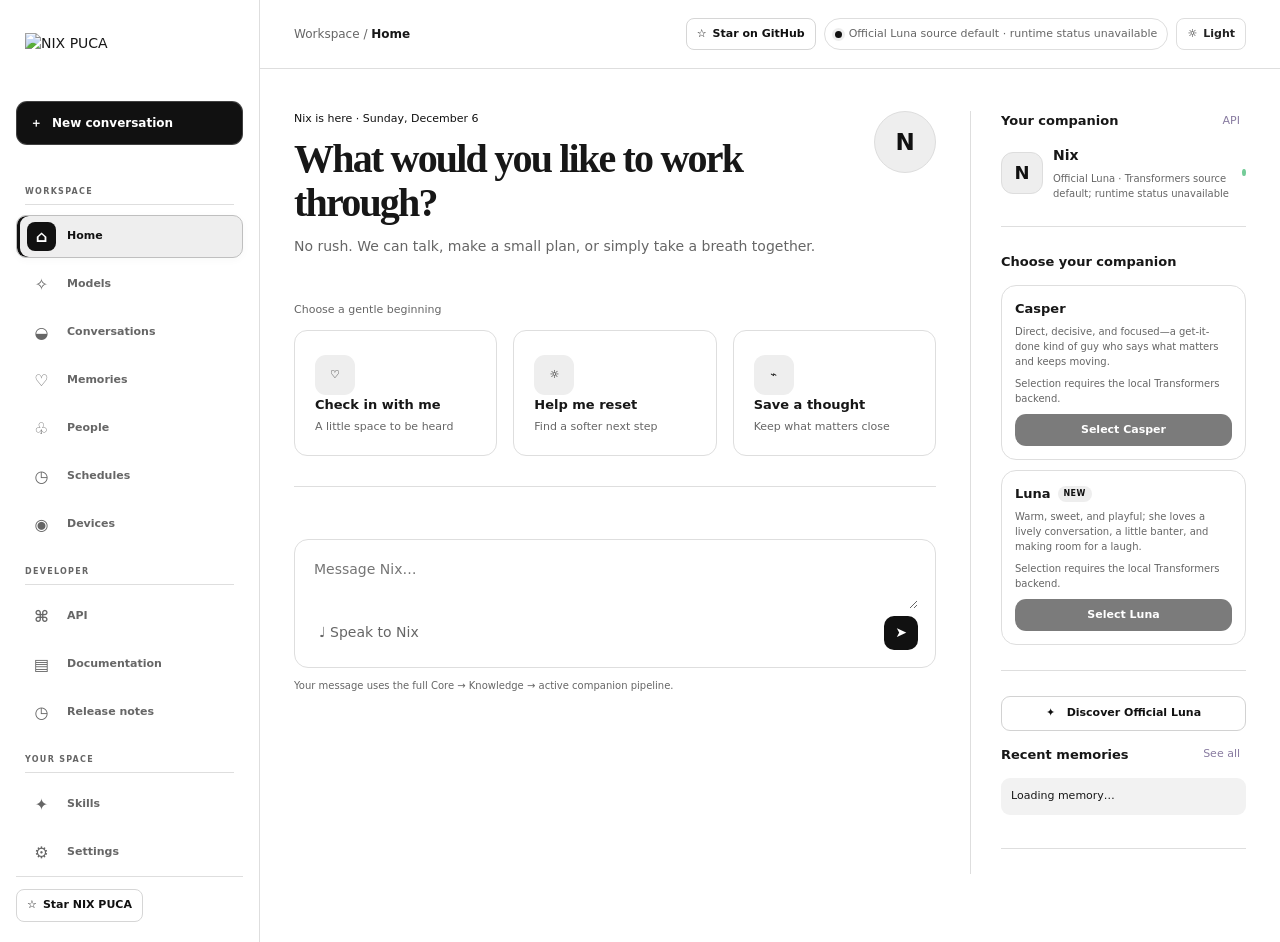
==== commit e48ecc63: "Add the console Music page, audio streaming and device registration The console can now drive a spea" ====
--- a/nix_core/dashboard.html
+++ b/nix_core/dashboard.html
@@ -8,21 +8,46 @@
 <style>
 .model-choice-grid{display:grid;grid-template-columns:repeat(2,minmax(0,1fr));gap:14px;margin:0 0 18px}.model-choice-card{display:flex;flex-direction:column;align-items:flex-start;gap:7px;min-height:118px;padding:18px;border:1px solid var(--line);border-radius:17px;text-align:left;background:var(--surface);transition:border-color .15s,box-shadow .15s,transform .15s}.model-choice-card:hover,.model-choice-card.active{border-color:var(--accent);box-shadow:var(--shadow);transform:translateY(-1px)}.model-choice-card.active{box-shadow:inset 0 0 0 1px var(--accent),var(--shadow)}.model-choice-card strong{font:600 22px Georgia,serif}.model-choice-card>span:last-child{color:var(--muted);font-size:11px}.model-choice-overline{color:var(--accent-ink);font-size:9px;font-weight:800;letter-spacing:.1em;text-transform:uppercase}.model-spec-panel{margin-bottom:26px}.model-citations{padding-left:18px;color:var(--muted);font-size:10px;line-height:1.7}.model-citations a,.release-notes-card a{color:var(--accent-ink);font-weight:700}.models-legacy-heading{display:flex;align-items:baseline;justify-content:space-between;gap:15px;margin:30px 0 12px;padding-top:20px;border-top:1px solid var(--line)}.models-legacy-heading h2{margin:0;font:600 23px Georgia,serif}.models-legacy-heading p{margin:0;color:var(--muted);font-size:10px}.release-notes-card{max-width:850px;margin:auto}.release-notes-card h2{margin-top:0;font:600 25px Georgia,serif}.release-notes-card li{margin:8px 0;color:var(--muted);line-height:1.6}.skills-list{display:grid;gap:12px}.skill-card{display:flex;align-items:center;justify-content:space-between;gap:18px}.skill-card h2{margin:6px 0;font:600 22px Georgia,serif}.skill-card p{max-width:700px;color:var(--muted);font-size:12px}.skill-card button{flex:0 0 auto}.secondary{padding:7px 10px;border:1px solid var(--line);border-radius:9px;color:var(--accent-ink);background:var(--accent-soft);font-size:10px;font-weight:700}.skills-page{max-width:1080px}.skills-hero{position:relative;isolation:isolate;display:grid;grid-template-columns:minmax(0,1fr) 235px;align-items:center;min-height:276px;margin:-5px 0 22px;padding:36px 42px;overflow:hidden;border:1px solid #dce3d9;border-radius:18px;background:linear-gradient(115deg,#eff4ec 0%,#e9f0e7 58%,#e5ece4 100%)}.skills-hero:after{position:absolute;z-index:-1;top:-130px;right:80px;width:360px;height:360px;border:1px solid #cad8c833;border-radius:50%;box-shadow:0 0 0 25px #cad8c81c,0 0 0 52px #cad8c812;content:""}.skills-hero-copy{position:relative;z-index:1;max-width:590px}.skills-eyebrow{display:inline-flex;align-items:center;gap:8px;color:var(--accent-ink);font-size:9px;font-weight:800;letter-spacing:.17em}.skills-live-dot{width:7px;height:7px;border-radius:50%;background:#5f8966;box-shadow:0 0 0 4px #5f89661c}.skills-hero h1{margin:13px 0 10px;color:var(--ink);font:600 clamp(36px,4.3vw,53px)/.99 Georgia,serif;letter-spacing:-.055em}.skills-hero-copy>p{max-width:470px;margin:0;color:var(--muted);font-size:12px;line-height:1.7}.skills-hero-note{display:flex;align-items:center;gap:8px;margin-top:21px;color:var(--accent-ink);font-size:9px;font-weight:700}.skills-hero-note span{display:grid;place-items:center;width:21px;height:21px;border-radius:7px;background:#dce8dc;color:var(--accent)}.skills-hero-art{position:relative;display:grid;place-items:center;width:210px;height:205px;margin:auto}.skills-art-disc{position:absolute;display:grid;place-items:center;border:1px solid #93aa922e;border-radius:50%}.skills-art-disc-back{width:164px;height:164px;background:repeating-conic-gradient(from 0deg,#f9fcf535 0deg 1deg,transparent 1deg 14deg)}.skills-art-disc-front{width:105px;height:105px;border-color:#fff9;border-radius:33px 33px 33px 10px;background:linear-gradient(145deg,#58765d,#45634d);color:#fff;box-shadow:0 15px 34px #36523c28;transform:rotate(-8deg)}.skills-art-disc-front span{font-size:42px;transform:rotate(8deg)}.skills-art-orbit{position:absolute;width:202px;height:80px;border:1px solid #76927445;border-radius:50%;transform:rotate(-32deg)}.skills-orbit-two{width:204px;height:112px;border-color:#9fb59c4c;transform:rotate(39deg)}.skills-art-spark{position:absolute;color:#45634d}.skills-spark-one{top:29px;right:31px;font-size:21px}.skills-spark-two{bottom:22px;left:21px;font-size:29px}.skills-import-card{display:grid;grid-template-columns:44px minmax(180px,.75fr) minmax(280px,1.25fr);align-items:center;gap:15px;padding:17px 19px;border:1px solid var(--line);border-radius:13px;background:var(--surface)}.skills-import-icon{display:grid;place-items:center;width:42px;height:42px;border:1px solid var(--line);border-radius:11px;background:var(--surface-alt);color:var(--accent-ink);font-size:18px}.skills-import-copy h2{margin:0;font-size:12px}.skills-import-copy p{margin:4px 0 0;color:var(--muted);font-size:9px}.skills-import-form{display:flex;gap:8px}.skills-import-form input,.skills-search input{min-width:0;flex:1;height:40px;padding:0 12px;border:1px solid var(--line);border-radius:8px;outline:0;color:var(--ink);background:var(--paper);font-size:10px}.skills-import-form input:focus,.skills-search input:focus{border-color:var(--accent);box-shadow:0 0 0 3px #45634d18}.skills-import-form .primary{flex:0 0 auto;padding:0 13px;border-radius:8px;font-size:9px;white-space:nowrap}.skills-import-card{grid-template-columns:44px minmax(180px,.75fr) minmax(280px,1.25fr);grid-template-rows:auto auto}.skills-import-card>#skillsRepositoryForm{grid-column:3}.skills-import-card>#skillsZipForm{grid-column:2/4}.skills-import-form input[type=file]{height:auto;padding:9px}.skill-app-icon.skill-logo{object-fit:cover;background:var(--surface-alt)}.skill-auto-update{display:flex;align-items:flex-start;gap:8px;padding:10px;border:1px solid var(--line);border-radius:8px;background:var(--surface-alt);color:var(--muted);font-size:10px;line-height:1.5}.skill-auto-update input{margin:2px 0 0;accent-color:var(--accent)}.skills-import-message{display:none;margin:8px 2px 0;padding:9px 12px;border:1px solid var(--line);border-radius:8px;color:var(--accent-ink);background:var(--accent-soft);font-size:10px}.skills-import-message.is-visible{display:block}.skills-import-message.is-error{border-color:#dfc7c7;color:#904b4b;background:#f7eeee}.skills-toolbar{display:flex;align-items:flex-end;justify-content:space-between;gap:18px;margin:30px 0 14px}.skills-toolbar h2{margin:4px 0 0;font:600 25px/1.1 Georgia,serif;letter-spacing:-.035em}.skills-search{position:relative;display:flex;width:min(250px,40%)}.skills-search>span{position:absolute;left:11px;top:50%;z-index:1;transform:translateY(-50%);color:var(--muted);font-size:17px}.skills-search input{height:37px;padding-left:35px;border-radius:9px}.skills-filters{display:flex;flex-wrap:wrap;gap:6px;margin-bottom:14px}.skills-filter{padding:7px 12px;border:1px solid transparent;border-radius:7px;color:var(--muted);background:transparent;font-size:9px;font-weight:700}.skills-filter:hover{background:var(--surface-alt);color:var(--ink)}.skills-filter.active{border-color:var(--line);color:var(--accent-ink);background:var(--surface);box-shadow:0 2px 6px #202a2209}.skills-list{grid-template-columns:repeat(3,minmax(0,1fr));gap:12px}.skill-store-card{display:flex;min-width:0;min-height:250px;flex-direction:column;padding:15px;border:1px solid var(--line);border-radius:12px;background:var(--surface);transition:transform .16s,border-color .16s,box-shadow .16s}.skill-store-card:hover{transform:translateY(-2px);border-color:#aebdac;box-shadow:0 9px 22px #26352a0b}.skill-card-main{display:grid;grid-template-columns:50px minmax(0,1fr);gap:12px;flex:1;width:100%;padding:0;background:transparent;text-align:left}.skill-app-icon{display:grid;place-items:center;width:48px;height:48px;border:1px solid #ffffffb8;border-radius:13px;color:#fff;background:linear-gradient(145deg,#67856a,#45634d);font:600 24px/1 Georgia,serif;box-shadow:inset 0 1px 1px #fff7,0 5px 12px #304a3414}.skill-tone-1{background:linear-gradient(145deg,#799082,#526c5d)}.skill-tone-2{background:linear-gradient(145deg,#849577,#607354)}.skill-tone-3{background:linear-gradient(145deg,#8d8170,#6d6455)}.skill-tone-4{background:linear-gradient(145deg,#63827e,#456762)}.skill-tone-5{background:linear-gradient(145deg,#8a7790,#68576e)}.skill-app-icon.skill-tone-0{background:linear-gradient(145deg,#67856a,#45634d)}.skill-card-content{display:flex;min-width:0;flex-direction:column;align-items:flex-start}.skill-card-topline{display:flex;align-items:center;justify-content:space-between;gap:7px;width:100%;min-height:17px}.skill-category{color:var(--accent-ink);font-size:8px;font-weight:800;letter-spacing:.09em;text-transform:uppercase}.skill-community-label{color:#897046;font-size:7px;font-weight:800;letter-spacing:.08em}.skill-app-name{margin-top:5px;font:600 17px/1.12 Georgia,serif;letter-spacing:-.025em}.skill-publisher{max-width:100%;margin-top:4px;overflow:hidden;color:var(--muted);font-size:8px;text-overflow:ellipsis;white-space:nowrap}.skill-app-description{display:-webkit-box;overflow:hidden;margin-top:12px;color:var(--muted);font-size:9px;line-height:1.6;-webkit-box-orient:vertical;-webkit-line-clamp:3}.skill-tag-row{display:flex;flex-wrap:wrap;gap:4px;margin-top:10px}.skill-tag-row span{padding:3px 6px;border:1px solid var(--line);border-radius:5px;color:var(--muted);background:var(--surface-alt);font-size:7px}.skill-card-footer{display:flex;align-items:center;justify-content:space-between;gap:8px;margin-top:15px;padding-top:11px;border-top:1px solid var(--line)}.skill-installed-status{display:flex;align-items:center;gap:5px;color:var(--muted);font-size:8px}.skill-installed-status>span{color:var(--accent)}.skill-installed-status.is-installed{color:var(--accent-ink);font-weight:750}.skill-install-button{min-width:78px;padding:7px 11px;border:1px solid var(--line);border-radius:7px;color:var(--accent-ink);background:var(--accent-soft);font-size:9px;font-weight:750;transition:background .15s,color .15s}.skill-install-button:hover:not(:disabled){border-color:var(--accent);background:var(--accent);color:#fff}.skill-install-button.is-installed{color:var(--muted);background:var(--surface-alt)}.skill-install-button:disabled{opacity:.58;cursor:wait}.skills-empty{grid-column:1/-1;display:grid;justify-items:center;padding:45px 20px;border:1px dashed var(--line);border-radius:12px;color:var(--muted);text-align:center}.skills-empty>span{font-size:23px}.skills-empty strong{margin-top:8px;color:var(--ink);font:600 18px Georgia,serif}.skills-empty p{margin:5px 0 0;font-size:10px}.skills-safety{display:flex;align-items:flex-start;gap:11px;margin-top:20px;padding:13px 15px;border:1px solid var(--line);border-radius:10px;background:var(--surface-alt)}.skills-safety-icon{display:grid;place-items:center;width:24px;height:24px;flex:0 0 24px;border-radius:7px;background:var(--accent-soft);color:var(--accent-ink);font-size:12px}.skills-safety strong{font-size:10px}.skills-safety p{margin:3px 0 0;color:var(--muted);font-size:9px;line-height:1.55}.skill-details-dialog{width:min(540px,calc(100% - 28px));max-width:none;max-height:min(88vh,820px);padding:0;overflow:auto;border:1px solid var(--line);border-radius:15px;color:var(--ink);background:var(--surface);box-shadow:0 26px 90px #1420154a}.skill-details-dialog::backdrop{background:#17201977;backdrop-filter:blur(3px)}.skill-details-panel{position:relative;padding:25px}.skill-details-close{position:absolute;top:15px;right:15px;display:grid;place-items:center;width:31px;height:31px;border:1px solid var(--line);border-radius:8px;color:var(--muted);background:var(--surface-alt);font-size:19px}.skill-details-panel>.skill-app-icon{margin-bottom:17px}.skill-details-panel>.skills-eyebrow{display:flex}.skill-details-panel h2{margin:7px 0 0;font:600 28px Georgia,serif}.skill-details-publisher{margin:5px 0 13px!important;color:var(--muted);font-size:10px}.skill-details-panel>p{color:var(--muted);font-size:11px;line-height:1.7}.skill-details-meta{display:grid;grid-template-columns:1fr 1fr;gap:8px;padding:12px;border:1px solid var(--line);border-radius:9px;background:var(--surface-alt);font-size:9px}.skill-details-meta span{color:var(--muted)}.skill-details-panel h3{margin:18px 0 6px;font-size:11px}.skill-details-panel ul{margin:0;padding-left:18px;color:var(--muted);font-size:10px;line-height:1.7;overflow-wrap:anywhere}.skill-details-panel code{font-size:9px}.skill-repository-link{display:inline-block;margin-top:15px;color:var(--accent-ink);font-size:10px;font-weight:700}.skill-details-warning{margin:15px 0;padding:10px;border:1px solid #dfd9c9;border-radius:8px;color:#736543;background:#f7f4eb;font-size:9px;line-height:1.55}.skill-details-install{width:100%;margin-top:4px;padding:10px;font-size:10px}.skill-settings-fields{display:grid;gap:8px;margin:10px 0;padding:12px;border:1px solid var(--line);border-radius:9px;background:var(--surface-alt)}.skill-settings-fields label{font-size:10px;font-weight:700}.skill-settings-fields input{display:block;width:100%;height:38px;margin-top:5px;padding:8px 10px;border:1px solid var(--line);border-radius:7px;color:var(--ink);background:var(--surface);font-size:10px}.skill-settings-fields small{color:var(--muted);font-size:9px;line-height:1.5}.skill-runtime-controls>.skill-runtime-status{margin:9px 0;color:var(--muted);font-size:10px}.skill-runtime-actions{display:flex;flex-wrap:wrap;gap:7px;margin-top:8px}.skill-runtime-actions button,.skill-runtime-controls>[data-skill-settings]{padding:8px 10px;border:1px solid var(--line);border-radius:7px;color:var(--accent-ink);background:var(--accent-soft);font-size:9px;font-weight:700}.skill-settings-page{display:grid;gap:14px}.skill-settings-overview{display:grid;grid-template-columns:58px minmax(0,1fr);align-items:start;gap:16px;padding:20px}.skill-settings-overview h2{margin:5px 0;font:600 23px Georgia,serif}.skill-settings-overview p{margin:5px 0;color:var(--muted);font-size:11px;line-height:1.6}.skill-settings-state{display:flex;flex-wrap:wrap;gap:6px;margin-top:12px}.skill-settings-state span{padding:5px 8px;border:1px solid var(--line);border-radius:20px;color:var(--accent-ink);background:var(--surface-alt);font-size:8px;font-weight:700}.skill-settings-grid{align-items:start;gap:14px}.skill-settings-grid>.card{min-width:0;padding:18px;border-radius:13px}.skill-settings-grid h2{margin:7px 0;font:600 19px Georgia,serif}.skill-settings-grid h3{margin:16px 0 5px;font-size:11px}.skill-settings-grid>section>p{font-size:10px;line-height:1.6}.skill-settings-form{display:grid;gap:8px;margin-top:13px}.skill-settings-form label{font-size:10px;font-weight:700}.skill-settings-form label b{color:#b34052}.skill-settings-form input{display:block;width:100%;height:40px;margin-top:5px;padding:8px 10px;border:1px solid var(--line);border-radius:8px;color:var(--ink);background:var(--surface-alt);font-size:10px}.skill-settings-form small{color:var(--muted);font-size:9px;line-height:1.5}.skill-settings-actions{display:flex;flex-wrap:wrap;align-items:center;gap:9px;margin-top:12px}.skill-settings-actions button{font-size:9px}.skill-settings-grid ul{padding-left:18px;color:var(--muted);font-size:10px;line-height:1.7;overflow-wrap:anywhere}.skill-settings-grid code{font-size:9px;overflow-wrap:anywhere}.skill-card-settings{padding:7px 9px;font-size:8px}.skill-settings-grid .skill-auto-update{margin-top:10px}@media(max-width:700px){.skill-settings-grid{grid-template-columns:1fr}.skill-settings-overview{grid-template-columns:45px minmax(0,1fr);padding:14px}.skill-settings-overview>.skill-app-icon{width:42px;height:42px}}.visually-hidden{position:absolute;width:1px;height:1px;padding:0;margin:-1px;overflow:hidden;clip:rect(0,0,0,0);white-space:nowrap;border:0}body.dark .skills-hero{border-color:var(--line);background:linear-gradient(115deg,#29342b,#252e26 60%,#222b23)}body.dark .skills-hero:after{border-color:#b8cbb41a;box-shadow:0 0 0 25px #b8cbb412,0 0 0 52px #b8cbb40b}body.dark .skills-art-disc{border-color:#b8cbb433}body.dark .skills-art-disc-back{background:repeating-conic-gradient(from 0deg,#ffffff10 0deg 1deg,transparent 1deg 14deg)}body.dark .skills-import-card,body.dark .skill-store-card,body.dark .skill-details-dialog{border-color:var(--line);background:var(--surface)}body.dark .skills-import-form input,body.dark .skills-search input{border-color:var(--line);background:var(--surface-alt);color:var(--ink)}body.dark .skills-filter.active{background:var(--surface)}body.dark .skills-safety{background:var(--surface-alt)}body.dark .skill-details-warning{border-color:#665d43;color:#d6c795;background:#343124}body.dark .skills-import-message.is-error{border-color:#70494a;color:#f0bdbe;background:#392628}@media(max-width:900px){.skills-list{grid-template-columns:repeat(2,minmax(0,1fr))}.skills-hero{grid-template-columns:minmax(0,1fr) 185px;padding:31px}.skills-art-disc-back{width:140px;height:140px}.skills-art-orbit{width:176px}.skills-orbit-two{width:178px}}@media(max-width:700px){.skills-import-card>#skillsRepositoryForm,.skills-import-card>#skillsZipForm{grid-column:1/-1}.skills-page{padding-top:26px}.skills-hero{grid-template-columns:minmax(0,1fr) 100px;min-height:245px;padding:25px 20px}.skills-hero h1{font-size:35px}.skills-hero-art{width:105px;height:150px;transform:scale(.68)}.skills-hero-note{max-width:220px;align-items:flex-start;line-height:1.5}.skills-import-card{grid-template-columns:38px minmax(0,1fr);gap:10px;padding:14px}.skills-import-icon{width:36px;height:36px}.skills-import-form{grid-column:1/-1}.skills-toolbar{align-items:stretch;flex-direction:column;gap:11px;margin-top:25px}.skills-search{width:100%}.skills-search input{width:100%}.skills-list{gap:9px}.skill-store-card{padding:12px}.skill-card-main{grid-template-columns:42px minmax(0,1fr);gap:9px}.skill-app-icon{width:41px;height:41px;border-radius:11px;font-size:21px}.skill-app-name{font-size:15px}.skill-card-footer{align-items:flex-start;flex-direction:column}.skill-install-button{width:100%}}@media(max-width:520px){.skills-list{grid-template-columns:1fr}.skill-store-card{min-height:210px}.skill-card-footer{align-items:center;flex-direction:row}.skill-install-button{width:auto}.skills-hero-art{position:absolute;right:0;bottom:-10px;opacity:.35}.skills-hero-copy{max-width:100%}.skills-hero h1{max-width:300px}.skills-hero-copy>p{max-width:290px;font-size:11px}.skills-filters{gap:3px}.skills-filter{padding:7px 9px;font-size:8px}.skill-details-panel{padding:21px}}
 body.dark .model-choice-card{background:var(--surface);border-color:var(--line)}body.dark .model-choice-card:hover,body.dark .model-choice-card.active{border-color:var(--accent)}@media(max-width:700px){.model-choice-grid{grid-template-columns:1fr}.skill-card{align-items:flex-start;flex-direction:column}.models-legacy-heading{display:block}.models-legacy-heading p{margin-top:7px}}
-.devices-grid{display:grid;grid-template-columns:repeat(auto-fit,minmax(min(100%,430px),1fr));gap:14px}.device-card{display:grid;grid-template-columns:minmax(115px,.7fr) minmax(0,1.3fr);align-items:center;gap:20px;min-width:0;padding:20px;border-radius:16px}.device-visual{position:relative;display:grid;place-items:center;min-height:185px;overflow:hidden;border:1px solid var(--line);border-radius:14px;background:radial-gradient(circle at 50% 45%,color-mix(in srgb,var(--device-glow) 20%,transparent),transparent 64%),var(--surface-alt)}.device-ring{position:absolute;width:112px;height:112px;border:13px solid color-mix(in srgb,var(--device-glow) 84%,#d9ded9);border-radius:50%;filter:drop-shadow(0 0 17px color-mix(in srgb,var(--device-glow) 72%,transparent));box-shadow:0 0 0 5px #ffffff20,inset 0 0 17px color-mix(in srgb,var(--device-glow) 62%,transparent)}.device-speaker{z-index:1;display:grid;place-items:center;width:88px;height:88px;border:1px solid #ffffff25;border-radius:50%;background:radial-gradient(circle at 35% 28%,#535b55,#202621 70%);box-shadow:0 9px 22px #0003}.device-speaker span{color:#f5f5ef;font-size:10px;font-weight:750;letter-spacing:.04em}.device-copy{min-width:0}.device-copy>.skills-eyebrow{font-size:8px}.device-copy h2{margin:5px 0;font:600 22px/1.15 Georgia,serif}.device-copy>.meta{line-height:1.55}.device-state-grid{display:grid;grid-template-columns:repeat(3,minmax(0,1fr));gap:6px;margin:12px 0}.device-state-grid span{min-width:0;padding:8px;border:1px solid var(--line);border-radius:8px;color:var(--muted);background:var(--surface-alt);font-size:8px;overflow-wrap:anywhere}.device-state-grid b{display:block;margin-top:3px;color:var(--ink);font-size:9px}.device-name-editor{display:flex;flex-wrap:wrap;align-items:center;gap:7px;margin:9px 0;color:var(--muted);font-size:9px}.device-name-editor input{min-width:120px;max-width:210px;height:32px;padding:0 9px;border:1px solid var(--line);border-radius:7px;color:var(--ink);background:var(--paper);font-size:10px}.device-name-editor button{padding:7px 9px;border:1px solid var(--line);border-radius:7px;color:var(--accent-ink);background:var(--accent-soft);font-size:9px;font-weight:700}.device-actions{display:flex;flex-wrap:wrap;align-items:center;gap:7px;margin-top:12px}.device-actions button{padding:8px 10px;border:1px solid var(--line);border-radius:8px;color:var(--accent-ink);background:var(--accent-soft);font-size:9px;font-weight:750}.device-actions button:disabled{opacity:.6;cursor:wait}.device-color-picker{display:flex;align-items:center;gap:7px;padding:5px 7px;border:1px solid var(--line);border-radius:8px;color:var(--muted);background:var(--surface-alt);font-size:9px}.device-color-picker input{width:31px;height:25px;padding:2px;border:1px solid var(--line);border-radius:5px;background:transparent}.device-error{padding:8px;border:1px solid #dfc7c7;border-radius:8px;color:#904b4b;background:#f7eeee;font-size:9px;overflow-wrap:anywhere}.device-copy>.meta:last-child{line-height:1.5}.device-control-form{display:flex;flex-wrap:wrap;align-items:end;gap:7px;padding:8px;border:1px solid var(--line);border-radius:8px;background:var(--surface-alt)}.device-control-form>strong{flex-basis:100%;font-size:9px}.device-control-field{display:grid;gap:4px;color:var(--muted);font-size:8px}.device-control-field input,.device-control-field select{max-width:150px;height:31px;padding:4px 7px;border:1px solid var(--line);border-radius:6px;color:var(--ink);background:var(--paper);font-size:9px}.device-control-field input[type=color]{width:44px;padding:2px}.device-control-form>button{padding:7px 9px;border:1px solid var(--line);border-radius:7px;color:var(--accent-ink);background:var(--accent-soft);font-size:8px;font-weight:750}.device-dial-value{color:var(--ink);font:600 30px Georgia,serif}.device-dial-track{width:75%;height:8px;overflow:hidden;border-radius:8px;background:var(--line)}.device-dial-fill{height:100%;border-radius:8px;background:var(--accent)}.device-dial-label,.device-generic-icon{color:var(--muted);font-size:10px}.device-generic-icon{font-size:35px}body.dark .device-control-form{border-color:var(--line);background:var(--surface-alt)}body.dark .device-control-field input,body.dark .device-control-field select{border-color:var(--line);background:var(--surface);color:var(--ink)}body.dark .device-card{background:var(--surface);border-color:var(--line)}body.dark .device-error{border-color:#70494a;color:#f0bdbe;background:#392628}@media(max-width:560px){.device-card{grid-template-columns:1fr;gap:13px;padding:14px}.device-visual{min-height:150px}.device-ring{width:94px;height:94px}.device-speaker{width:74px;height:74px}.device-state-grid{gap:4px}.device-state-grid span{padding:6px;font-size:7px}}
 :root{--ink:#292239;--muted:#736d80;--line:#e8e2ef;--paper:#fffdfa;--soft:#f7f3fa;--lav:#eee8fb;--accent:#7553cf;--mint:#e7f4ec;--coral:#fff0ea;--canvas:#f3eff6;--sidebar:#faf7fb;--surface:#fffefd;--surface-alt:#f7f3fa;--accent-ink:#543b9a;--accent-soft:#eee8fb;--accent-deep:#6342bd;--shadow:0 16px 44px #33234412}
-*{box-sizing:border-box}body{margin:0;background:var(--canvas);color:var(--ink);font:14px/1.5 Inter,ui-sans-serif,system-ui,-apple-system,"Segoe UI",sans-serif}button,textarea,input{font:inherit}button{border:0;cursor:pointer;color:inherit}.app{display:flex;min-height:100vh;max-width:1600px;margin:auto;background:var(--paper);box-shadow:0 12px 50px #33283a1c}.sidebar{width:244px;flex:0 0 244px;background:var(--sidebar);border-right:1px solid var(--line);padding:24px 16px 18px;display:flex;flex-direction:column}.brand{display:flex;align-items:center;gap:9px;padding:0 10px 26px}.brand-mark,.face{display:grid;place-items:center;background:linear-gradient(135deg,#ff9a83,#7161d8);color:white;box-shadow:0 8px 20px #8c63bd4d}.brand-mark{width:31px;height:31px;border-radius:11px 11px 11px 4px;font-weight:800}.brand-name{font-size:18px;font-weight:750}.pill{color:#5e40c9;background:#e8e0ff;border-radius:20px;padding:3px 6px;font-size:9px;font-weight:800}.version{color:#98909d;font-size:10px;margin:0 10px 18px}.new-chat,.primary{background:var(--accent);color:#fff;border-radius:11px;padding:11px;font-weight:700;box-shadow:0 5px 14px #5b3bc226}.new-chat{width:100%}.nav{margin-top:25px}.nav-label{color:#98909d;text-transform:uppercase;font-size:10px;letter-spacing:.1em;font-weight:750;padding:0 12px 7px;margin-top:18px}.nav-item{width:100%;display:flex;align-items:center;gap:11px;color:#6d6673;background:transparent;padding:10px 12px;border-radius:9px;margin:2px 0;text-align:left}.nav-item:hover,.nav-item.active{background:#e6def7;color:#2d243c}.nav-item.active{font-weight:700;box-shadow:inset 3px 0 var(--accent)}.icon{width:17px;text-align:center}.sidebar-bottom{margin-top:auto}.main{flex:1;min-width:0;background:var(--paper)}.topbar{height:69px;border-bottom:1px solid var(--line);display:flex;align-items:center;justify-content:space-between;padding:0 34px}.breadcrumb{color:#98999e;font-size:12px}.breadcrumb strong{color:var(--ink)}.top-actions{display:flex;align-items:center;gap:8px}.presence{display:flex;align-items:center;gap:7px;padding:7px 10px;border:1px solid var(--line);border-radius:20px;color:#5a5263;font-size:11px;background:#fff}.dot{width:7px;height:7px;border-radius:50%;background:#6dcb94;box-shadow:0 0 0 3px var(--mint)}.round{background:transparent;border-radius:9px;padding:8px;color:#77707e}.round:hover{background:var(--soft)}.view{display:none;max-width:1140px;width:100%;margin:auto;padding:42px 34px 60px}.view.active{display:block}.home-grid{display:grid;grid-template-columns:minmax(0,1fr) 276px;gap:34px}.chat-column{min-width:0;max-width:760px}.welcome{display:flex;justify-content:space-between;gap:20px;margin-bottom:34px}.eyebrow{color:#8369e8;font-size:11px;margin-bottom:9px}.welcome h1,.page-heading h1{font:600 40px/1.12 Georgia,serif;letter-spacing:-.045em;margin:0}.welcome p,.page-heading p{color:var(--muted);margin:10px 0;line-height:1.55}.face{width:58px;height:58px;flex:0 0 58px;border-radius:22px 22px 22px 8px;font-size:27px}.section-title{color:#8c8394;font-size:11px;margin-bottom:12px}.suggestions{display:grid;grid-template-columns:repeat(3,1fr);gap:16px}.suggestion{min-height:130px;padding:20px;border:1px solid var(--line);background:white;border-radius:20px;text-align:left;display:flex;flex-direction:column;justify-content:flex-end}.suggestion:hover{border-color:#a996ea;box-shadow:var(--shadow);transform:translateY(-2px)}.suggestion-icon{width:34px;height:34px;border-radius:12px;display:grid;place-items:center;margin-bottom:auto}.purple{background:var(--lav);color:#7867d9}.coral{background:var(--coral);color:#ed866f}.mint{background:var(--mint);color:#55a578}.suggestion strong{font-size:13px}.suggestion span{color:#756d7c;font-size:11px;margin-top:4px}.conversation{border-top:1px solid var(--line);padding-top:24px;margin-top:30px}.message{display:flex;gap:12px;margin-bottom:20px}.message.user{justify-content:flex-end}.bubble{max-width:86%;padding:12px 15px;border-radius:4px 16px 16px 16px;background:#faf9f8;border:1px solid #f1efed;white-space:pre-wrap}.user .bubble{background:#f2f0ff;border-radius:16px 4px 16px 16px}.meta{color:#a19aa5;font-size:10px;margin-top:5px}.user .meta{text-align:right}.progress{border:1px solid #e4dfee;background:#fbfaff;border-radius:16px;padding:15px;margin:0 0 21px 37px;box-shadow:var(--shadow)}.progress-title{font-size:11px;font-weight:700;color:#5d536a}.progress-total{float:right;color:#8d8197;font:10px monospace}.steps{display:grid;grid-template-columns:repeat(5,1fr);gap:5px;margin-top:14px}.step{font-size:9px;color:#aaa1b0;text-align:center}.step:before{content:"";display:block;height:4px;background:#e5dfeb;border-radius:9px;margin-bottom:6px}.step.done{color:#65a77e}.step.done:before{background:#9fdbb7}.step.active{color:#7258cf;font-weight:700}.step.active:before{background:#9273ed}.composer{border:1px solid #cbc3d0;border-radius:20px;padding:17px;background:#fff;box-shadow:var(--shadow);margin-top:28px}.composer:focus-within{border-color:#7456df;box-shadow:0 0 0 3px #7456df24,var(--shadow)}textarea{width:100%;min-height:52px;border:0;outline:0;resize:vertical;background:transparent;color:var(--ink)}.composer-tools{display:flex;justify-content:space-between;align-items:center}.tool{background:transparent;color:#827987;padding:7px;border-radius:8px}.tool:hover{background:var(--soft)}.send{width:34px;height:34px;border-radius:10px;background:var(--accent);color:#fff}.hint{color:#8d8496;font-size:10px;margin-top:10px}.right-panel{border-left:1px solid var(--line);padding-left:30px}.home-launch-cta{margin:0 0 14px;text-align:center}.home-launch-cta button{width:100%;padding:8px 9px;border:1px solid #e5d8ef;border-radius:10px;color:#68438f;background:linear-gradient(120deg,#f8effa,#f3edff);font-size:10px;font-weight:750}.home-launch-cta button:hover{border-color:#bd9ddd;background:#f3e9fb}body.dark .home-launch-cta button{border-color:#59416c;color:#ead8f7;background:#352442}.panel-block{border-bottom:1px solid var(--line);padding-bottom:25px;margin-bottom:25px}.panel-heading{display:flex;justify-content:space-between;align-items:center;margin-bottom:14px}.panel-heading h2{font-size:13px;margin:0}.panel-heading button{background:none;color:#887ba0;font-size:11px}.agent{display:flex;align-items:center;gap:10px}.agent-face{width:32px;height:32px;border-radius:11px;background:var(--lav);display:grid;place-items:center;color:#7456df}.status{margin-left:auto;width:7px;height:7px;border-radius:50%;background:#74cc98}.memory{display:flex;gap:9px;padding:10px;background:#f5f1ed;border-radius:10px;margin-bottom:8px;font-size:11px}.memory small{display:block;color:#aaa2ae;margin-top:3px}.card,.list-card{background:#fff;border:1px solid var(--line);border-radius:20px;padding:20px}.page-heading{display:flex;justify-content:space-between;align-items:flex-end;gap:20px;margin-bottom:30px}.page-heading p{max-width:650px}.page-grid{display:grid;grid-template-columns:repeat(2,minmax(0,1fr));gap:16px}.row{display:flex;align-items:center;gap:12px;padding:13px 0;border-bottom:1px solid var(--line)}.row:last-child{border-bottom:0}.row-copy{flex:1;min-width:0}.row-copy strong{font-size:12px}.row-copy span{display:block;color:var(--muted);font-size:10px;margin-top:3px}.danger{background:#fff0f1;color:#b34052;border:1px solid #f1c8ce;border-radius:10px;padding:10px 13px;font-weight:700}.code{background:#201b29;color:#ded4ed;border-radius:14px;padding:16px;overflow:auto;white-space:pre-wrap;font:11px/1.6 ui-monospace,monospace}.docs-layout{display:grid;grid-template-columns:180px 1fr;gap:24px}.docs-nav button{display:block;width:100%;text-align:left;background:transparent;padding:9px;border-radius:8px;color:var(--muted);font-size:11px}.docs-nav button.active,.docs-nav button:hover{background:var(--lav);color:#6544d8}.docs-content{max-width:760px}.docs-content h2{font:600 24px Georgia,serif;margin-top:0}.docs-content h3{font-size:13px;margin-top:25px}.docs-content p,.docs-content li{color:var(--muted);font-size:12px;line-height:1.65}.people-grid,.event-grid{display:grid;grid-template-columns:repeat(2,minmax(0,1fr));gap:12px}.person,.event{border:1px solid var(--line);border-radius:15px;padding:15px;background:#fff}.person strong,.event strong{font-size:13px}.person span,.event span{display:block;color:var(--muted);font-size:11px;margin-top:5px}.memory-block{white-space:pre-wrap;background:#201b29;color:#ded4ed;border-radius:14px;padding:16px;font:11px/1.6 monospace;max-height:520px;overflow:auto}.toast{position:fixed;right:20px;bottom:20px;background:#241d30;color:#fff;padding:12px 15px;border-radius:12px;display:none;z-index:10}.toast.show{display:block}.hidden{display:none!important}
+*{box-sizing:border-box}body{margin:0;background:var(--canvas);color:var(--ink);font:14px/1.5 Inter,ui-sans-serif,system-ui,-apple-system,"Segoe UI",sans-serif}button,textarea,input{font:inherit}button{border:0;cursor:pointer;color:inherit}.app{display:flex;min-height:100vh;max-width:1600px;margin:auto;background:var(--paper);box-shadow:0 12px 50px #33283a1c}.sidebar{width:244px;flex:0 0 244px;background:var(--sidebar);border-right:1px solid var(--line);padding:24px 16px 18px;display:flex;flex-direction:column}.brand{display:flex;align-items:center;gap:9px;padding:0 10px 26px}.brand-mark,.face{display:grid;place-items:center;background:linear-gradient(135deg,#ff9a83,#7161d8);color:white;box-shadow:0 8px 20px #8c63bd4d}.brand-mark{width:31px;height:31px;border-radius:11px 11px 11px 4px;font-weight:800}.brand-name{font-size:18px;font-weight:750}.pill{color:#5e40c9;background:#e8e0ff;border-radius:20px;padding:3px 6px;font-size:9px;font-weight:800}.version{color:#98909d;font-size:10px;margin:0 10px 18px}.new-chat,.primary{background:var(--accent);color:#fff;border-radius:11px;padding:11px;font-weight:700;box-shadow:0 5px 14px #5b3bc226}.new-chat{width:100%}.nav{margin-top:25px}.nav-label{color:#98909d;text-transform:uppercase;font-size:10px;letter-spacing:.1em;font-weight:750;padding:0 12px 7px;margin-top:18px}.nav-item{width:100%;display:flex;align-items:center;gap:11px;color:#6d6673;background:transparent;padding:10px 12px;border-radius:9px;margin:2px 0;text-align:left}.nav-item:hover,.nav-item.active{background:#e6def7;color:#2d243c}.nav-item.active{font-weight:700;box-shadow:inset 3px 0 var(--accent)}.icon{width:17px;text-align:center}.sidebar-bottom{margin-top:auto}.main{flex:1;min-width:0;background:var(--paper)}.topbar{height:69px;border-bottom:1px solid var(--line);display:flex;align-items:center;justify-content:space-between;padding:0 34px}.breadcrumb{color:#98999e;font-size:12px}.breadcrumb strong{color:var(--ink)}.top-actions{display:flex;align-items:center;gap:8px}.presence{display:flex;align-items:center;gap:7px;padding:7px 10px;border:1px solid var(--line);border-radius:20px;color:#5a5263;font-size:11px;background:#fff}.dot{width:7px;height:7px;border-radius:50%;background:#6dcb94;box-shadow:0 0 0 3px var(--mint)}.round{background:transparent;border-radius:9px;padding:8px;color:#77707e}.round:hover{background:var(--soft)}.view{display:none;max-width:1140px;width:100%;margin:auto;padding:42px 34px 60px}.view.active{display:block}.home-grid{display:grid;grid-template-columns:minmax(0,1fr) 276px;gap:34px}.chat-column{min-width:0;max-width:760px}.welcome{display:flex;justify-content:space-between;gap:20px;margin-bottom:34px}.eyebrow{color:#8369e8;font-size:11px;margin-bottom:9px}.welcome h1,.page-heading h1{font:600 40px/1.12 Georgia,serif;letter-spacing:-.045em;margin:0}.welcome p,.page-heading p{color:var(--muted);margin:10px 0;line-height:1.55}.face{width:58px;height:58px;flex:0 0 58px;border-radius:22px 22px 22px 8px;font-size:27px}.section-title{color:#8c8394;font-size:11px;margin-bottom:12px}.suggestions{display:grid;grid-template-columns:repeat(3,1fr);gap:16px}.suggestion{min-height:130px;padding:20px;border:1px solid var(--line);background:white;border-radius:20px;text-align:left;display:flex;flex-direction:column;justify-content:flex-end}.suggestion:hover{border-color:#a996ea;box-shadow:var(--shadow);transform:translateY(-2px)}.suggestion-icon{width:34px;height:34px;border-radius:12px;display:grid;place-items:center;margin-bottom:auto}.purple{background:var(--lav);color:#7867d9}.coral{background:var(--coral);color:#ed866f}.mint{background:var(--mint);color:#55a578}.suggestion strong{font-size:13px}.suggestion span{color:#756d7c;font-size:11px;margin-top:4px}.conversation{border-top:1px solid var(--line);padding-top:24px;margin-top:30px}.message{display:flex;gap:12px;margin-bottom:20px}.message.user{justify-content:flex-end}.bubble{max-width:86%;padding:12px 15px;border-radius:4px 16px 16px 16px;background:#faf9f8;border:1px solid #f1efed;white-space:pre-wrap}.user .bubble{background:#f2f0ff;border-radius:16px 4px 16px 16px}.meta{color:#a19aa5;font-size:10px;margin-top:5px}.user .meta{text-align:right}.progress{border:1px solid #e4dfee;background:#fbfaff;border-radius:16px;padding:15px;margin:0 0 21px 37px;box-shadow:var(--shadow)}.progress-title{font-size:11px;font-weight:700;color:#5d536a}.progress-total{float:right;color:#8d8197;font:10px monospace}.steps{display:grid;grid-template-columns:repeat(5,1fr);gap:5px;margin-top:14px}.step{font-size:9px;color:#aaa1b0;text-align:center}.step:before{content:"";display:block;height:4px;background:#e5dfeb;border-radius:9px;margin-bottom:6px}.step.done{color:#65a77e}.step.done:before{background:#9fdbb7}.step.active{color:#7258cf;font-weight:700}.step.active:before{background:#9273ed}.composer{border:1px solid #cbc3d0;border-radius:20px;padding:17px;background:#fff;box-shadow:var(--shadow);margin-top:28px}.composer:focus-within{border-color:#7456df;box-shadow:0 0 0 3px #7456df24,var(--shadow)}textarea{width:100%;min-height:52px;border:0;outline:0;resize:vertical;background:transparent;color:var(--ink)}.composer-tools{display:flex;justify-content:space-between;align-items:center}.tool{background:transparent;color:#827987;padding:7px;border-radius:8px}.tool:hover{background:var(--soft)}.send{width:34px;height:34px;border-radius:10px;background:var(--accent);color:#fff}.hint{color:#8d8496;font-size:10px;margin-top:10px}.right-panel{border-left:1px solid var(--line);padding-left:30px}.home-launch-cta{margin:0 0 14px;text-align:center}.home-launch-cta button{width:100%;padding:8px 9px;border:1px solid #e5d8ef;border-radius:10px;color:#68438f;background:linear-gradient(120deg,#f8effa,#f3edff);font-size:10px;font-weight:750}.home-launch-cta button:hover{border-color:#bd9ddd;background:#f3e9fb}body.dark .home-launch-cta button{border-color:#59416c;color:#ead8f7;background:#352442}.panel-block{border-bottom:1px solid var(--line);padding-bottom:25px;margin-bottom:25px}.panel-heading{display:flex;justify-content:space-between;align-items:center;margin-bottom:14px}.panel-heading h2{font-size:13px;margin:0}.panel-heading button{background:none;color:#887ba0;font-size:11px}.agent{display:flex;align-items:center;gap:10px}.agent-face{width:32px;height:32px;border-radius:11px;background:var(--lav);display:grid;place-items:center;color:#7456df}.status{margin-left:auto;width:7px;height:7px;border-radius:50%;background:#74cc98}.memory{display:flex;gap:9px;padding:10px;background:#f5f1ed;border-radius:10px;margin-bottom:8px;font-size:11px}.memory small{display:block;color:#aaa2ae;margin-top:3px}.card,.list-card{background:#fff;border:1px solid var(--line);border-radius:20px;padding:20px}.page-heading{display:flex;justify-content:space-between;align-items:flex-end;gap:20px;margin-bottom:30px}.page-heading p{max-width:650px}.page-grid{display:grid;grid-template-columns:repeat(2,minmax(0,1fr));gap:16px}.row{display:flex;align-items:center;gap:12px;padding:13px 0;border-bottom:1px solid var(--line)}.row:last-child{border-bottom:0}.row-copy{flex:1;min-width:0}.row-copy strong{font-size:12px}.row-copy span{display:block;color:var(--muted);font-size:10px;margin-top:3px}.danger{background:#fff0f1;color:#b34052;border:1px solid #f1c8ce;border-radius:10px;padding:10px 13px;font-weight:700}.code{background:#201b29;color:#ded4ed;border-radius:14px;padding:16px;overflow:auto;white-space:pre-wrap;font:11px/1.6 ui-monospace,monospace}.docs-layout{display:grid;grid-template-columns:180px 1fr;gap:24px}.docs-nav button{display:block;width:100%;text-align:left;background:transparent;padding:9px;border-radius:8px;color:var(--muted);font-size:11px}.docs-nav button.active,.docs-nav button:hover{background:var(--lav);color:#6544d8}.docs-content{max-width:760px}.docs-content h2{font:600 24px Georgia,serif;margin-top:0}.docs-content h3{font-size:13px;margin-top:25px}.docs-content p,.docs-content li{color:var(--muted);font-size:12px;line-height:1.65}.people-grid{display:grid;grid-template-columns:repeat(auto-fill,minmax(250px,1fr));gap:14px}.event-grid{display:grid;grid-template-columns:repeat(2,minmax(0,1fr));gap:12px}
+.person{border:1px solid var(--line);border-radius:18px;background:#fff;overflow:hidden;transition:transform .15s,box-shadow .15s;position:relative}
+.person:hover{transform:translateY(-3px);box-shadow:var(--shadow)}
+.person-banner{height:52px;background:linear-gradient(120deg,var(--lav),#f6e9f2);position:relative}
+.person-avatar{position:absolute;left:16px;top:16px;width:52px;height:52px;border-radius:17px 17px 17px 6px;display:grid;place-items:center;font-weight:800;font-size:20px;color:#fff;box-shadow:0 6px 16px #8c63bd40;border:2px solid #fff}
+.person-body{padding:20px 16px 14px}
+.person-name{font-size:14px;font-weight:750;letter-spacing:-.01em;display:flex;align-items:center;gap:7px;flex-wrap:wrap}
+.person-role{color:#8d8496;font-size:10px;font-weight:700;text-transform:uppercase;letter-spacing:.07em;margin-top:2px}
+.person-state{margin-top:11px;padding:10px 12px;border-radius:12px;font-size:11px;line-height:1.45;background:var(--soft);color:#5a5263;position:relative;padding-left:15px}
+.person-state:before{content:"";position:absolute;left:0;top:8px;bottom:8px;width:3px;border-radius:9px;background:#c9c2d4}
+.person-state.positive{background:#eefaf1;color:#2e7d4f}.person-state.positive:before{background:#6dcb94}
+.person-state.negative{background:#fdf0f0;color:#a34a5c}.person-state.negative:before{background:#e58a97}
+.person-state.neutral:before{background:#9c93a8}
+.person-foot{display:flex;justify-content:space-between;align-items:center;margin-top:11px;gap:8px}
+.person-badge{font-size:9px;font-weight:800;padding:4px 9px;border-radius:99px;letter-spacing:.03em}
+.person-badge.followup{background:#fff3e0;color:#b06a12;border:1px solid #f3d9ab}
+.person-badge.ok{background:#eefaf1;color:#3f8f63}
+.person-when{color:#aaa1b0;font-size:9px;font-weight:650}
+.person,.event strong{font-size:13px}.person span,.event span{display:block;color:var(--muted);font-size:11px;margin-top:5px}
+.people-summary{display:flex;gap:10px;flex-wrap:wrap;margin-bottom:22px}
+.people-stat{flex:1;min-width:130px;background:#fff;border:1px solid var(--line);border-radius:16px;padding:14px 16px;display:flex;flex-direction:column;gap:3px}
+.people-stat b{font-size:22px;font-weight:800;letter-spacing:-.02em}
+.people-stat span{color:#8d8496;font-size:10px;font-weight:700;text-transform:uppercase;letter-spacing:.06em}
+.people-stat.accent b{color:#7867d9}.people-stat.warm b{color:#ed866f}.people-stat.calm b{color:#3f8f63}
+.people-empty{text-align:center;padding:56px 20px;border:1.5px dashed #d8d0e4;border-radius:20px;color:#8d8496}
+.people-empty .glyph{font-size:34px;margin-bottom:10px;color:#b4a8d6}
+.people-empty h3{margin:0 0 6px;color:#4a4154;font-size:15px}.people-empty p{margin:0;font-size:11px;max-width:380px;margin:0 auto}.memory-block{white-space:pre-wrap;background:#201b29;color:#ded4ed;border-radius:14px;padding:16px;font:11px/1.6 monospace;max-height:520px;overflow:auto}.toast{position:fixed;right:20px;bottom:20px;background:#241d30;color:#fff;padding:12px 15px;border-radius:12px;display:none;z-index:10}.toast.show{display:block}.hidden,[hidden]{display:none!important}
 body.dark{--ink:#f7f1ff;--muted:#beb3cd;--line:#40364b;--paper:#19151f;--soft:#251e2d;--lav:#342a44;--accent:#b49af7;--mint:#20392f;--coral:#3c292b;--canvas:#100e14;--sidebar:#15121a;--surface:#201b28;--surface-alt:#2b2434;--accent-ink:#e8ddff;--accent-soft:#382d4b;--accent-deep:#9b7ceb;--shadow:0 18px 48px #00000052;background:var(--canvas)}body.dark .app,body.dark .main,body.dark .topbar{background:var(--paper)}body.dark .sidebar{background:#110e17;border-color:#332b40}body.dark .nav-item{color:#b8afc3}body.dark .nav-item:hover,body.dark .nav-item.active{background:#302442;color:#fff}body.dark .presence,body.dark .suggestion,body.dark .card,body.dark .list-card,body.dark .person,body.dark .event,body.dark .composer{background:#211a2b;border-color:#403451}body.dark .memory{background:#211b2b}body.dark .bubble{background:#28232f;border-color:var(--line);color:#d8d1df}body.dark .user .bubble{background:#302447}body.dark .primary,body.dark .send{background:#7753dc}.theme{background:transparent;padding:8px;color:#827987}
 @media(max-width:900px){.sidebar{width:70px;flex-basis:70px;padding:20px 9px}.brand{padding:0 6px 25px}.brand-name,.pill,.version,.nav-label,.nav-item span,.new-chat span{display:none}.brand{justify-content:center}.new-chat{padding:11px 0}.nav-item{justify-content:center;padding:11px 0}.home-grid{grid-template-columns:1fr}.right-panel{display:none}.view{padding:32px 22px}.topbar{padding:0 20px}.people-grid,.event-grid{grid-template-columns:1fr}}
 @media(max-width:600px){.topbar{height:auto;min-height:62px;padding:12px 14px}.presence{display:none}.view{padding:28px 15px}.welcome h1,.page-heading h1{font-size:31px}.welcome{margin-bottom:27px}.suggestions,.page-grid{grid-template-columns:1fr;gap:10px}.suggestion{min-height:100px}.page-heading{display:block}.page-heading .primary,.page-heading .danger{margin-top:14px}.docs-layout{grid-template-columns:1fr}.docs-nav{display:flex;gap:5px;overflow:auto;border-bottom:1px solid var(--line);padding-bottom:8px}.docs-nav button{white-space:nowrap;width:auto}.progress{margin-left:0}.steps{grid-template-columns:repeat(5,minmax(48px,1fr));overflow:auto}.bubble{max-width:94%}.composer{margin-top:20px}.sidebar{width:58px;flex-basis:58px}.breadcrumb{font-size:11px}}
 .companion-options{display:grid;gap:10px}.companion-option{padding:13px;border:1px solid var(--line);border-radius:15px;background:#fff;transition:border-color .15s,box-shadow .15s}.companion-option.selected{border-color:var(--accent);box-shadow:0 0 0 2px #5b3bc21a}.companion-option h3{display:flex;align-items:center;gap:7px;font-size:13px;margin:0 0 5px}.companion-option p{min-height:45px;color:var(--muted);font-size:10px;line-height:1.5;margin:0 0 7px}.companion-option .meta{min-height:15px;margin:0 0 8px}.companion-option button{width:100%;padding:8px 10px;font-size:11px}.companion-option button:disabled{opacity:.55;cursor:not-allowed}.companion-badge{font:700 8px/1.5 Inter,ui-sans-serif,system-ui,sans-serif;color:#5e40c9;background:#e8e0ff;border-radius:20px;padding:2px 6px;text-transform:uppercase;letter-spacing:.04em}body.dark .companion-option{background:#211a2b;border-color:#403451}body.dark .companion-option.selected{border-color:#987df2}body.dark .companion-badge{color:#e2d8ff;background:#40315d}
-.launch-banner{position:relative;isolation:isolate;overflow:hidden;display:grid;grid-template-columns:minmax(0,1fr) 190px;align-items:center;gap:20px;min-height:215px;margin:0 0 30px;padding:clamp(24px,4vw,40px);border:1px solid #9a7bb748;border-radius:28px;color:#fff;background:radial-gradient(ellipse at 85% 28%,#f6c8ee48,transparent 36%),linear-gradient(118deg,#2c2040 2%,#5b3788 56%,#9a588d 100%);box-shadow:0 18px 44px #48295c30}.launch-banner:before{position:absolute;z-index:-1;inset:0;content:"";background:linear-gradient(115deg,transparent 30%,#ffffff0c 60%,transparent 88%)}.launch-banner-copy{max-width:690px}.launch-overline,.models-eyebrow{color:#7654d1;font-size:10px;font-weight:800;letter-spacing:.14em;text-transform:uppercase}.launch-overline{color:#f0d9ff}.launch-overline span{padding:0 5px;color:#e7b9eb}.launch-banner h2{max-width:650px;margin:12px 0 9px;font:600 clamp(26px,3.8vw,39px)/1.08 Georgia,serif;letter-spacing:-.035em}.launch-banner h2 span{color:#f7d7ef}.launch-banner p{max-width:540px;margin:0 0 18px;color:#f4eafa;font-size:13px}.launch-cta{display:inline-flex;align-items:center;gap:12px;padding:9px 13px;border:1px solid #ffffff55;border-radius:11px;color:#fff;background:#ffffff14;font-size:11px;font-weight:750}.launch-cta:hover{background:#ffffff28}.launch-cta span{font-size:15px}.launch-orbit{position:relative;display:grid;place-items:center;width:160px;height:160px;margin:auto;border:1px solid #f3d5f462;border-radius:50%;background:radial-gradient(circle,#ffffff12 1px,transparent 1.8px);background-size:12px 12px;box-shadow:inset 0 0 45px #ffc3f320,0 0 60px #f9c6ec18}.launch-orbit:before,.launch-orbit:after{position:absolute;inset:15px;border:1px solid #f4dbf557;border-radius:50%;content:""}.launch-orbit:after{inset:34px;border-color:#ffffff40}.launch-orbit-core{display:grid;place-items:center;width:68px;height:68px;border:1px solid #fff9;border-radius:25px 25px 25px 8px;color:#fff;background:linear-gradient(135deg,#f7c5dc,#9d7be8 76%);font-size:35px;box-shadow:0 0 35px #ffc9f879}.orbit-spark{position:absolute;color:#ffe2f9}.orbit-spark-one{top:14px;right:43px;font-size:21px}.orbit-spark-two{bottom:27px;left:9px;font-size:16px}.orbit-spark-three{top:67px;left:1px;font-size:28px}.models-page{max-width:1000px}.models-heading{margin-bottom:22px}.luna-launch-card{position:relative;isolation:isolate;overflow:hidden;display:grid;grid-template-columns:minmax(0,1fr) 240px;align-items:center;min-height:300px;margin-bottom:12px;padding:clamp(26px,5vw,48px);border:1px solid #9373bc52;border-radius:28px;color:#fff;background:radial-gradient(ellipse at 90% 25%,#f7d8f94d,transparent 34%),linear-gradient(122deg,#281d3d 0%,#58347e 55%,#a65c8a 100%);box-shadow:0 19px 50px #41234e2e}.luna-launch-copy{position:relative;z-index:2;max-width:630px}.official-pill{display:inline-flex;align-items:center;gap:7px;padding:6px 10px;border:1px solid #ffffff4a;border-radius:30px;color:#ffe7f5;background:#ffffff12;font-size:10px;font-weight:750;letter-spacing:.04em}.official-dot{width:7px;height:7px;border-radius:50%;background:#8de4b1;box-shadow:0 0 0 4px #8de4b129}.luna-launch-card h2{margin:16px 0 11px;font:600 clamp(30px,4.5vw,46px)/1.04 Georgia,serif;letter-spacing:-.04em}.luna-launch-card h2 span{color:#f3cce9}.luna-launch-card p{max-width:560px;margin:0;color:#f4eaf8;font-size:13px;line-height:1.65}.luna-launch-actions{display:flex;align-items:center;flex-wrap:wrap;gap:13px;margin-top:20px}.luna-launch-actions .primary{padding:9px 15px;background:#fff;color:#513276;box-shadow:0 5px 16px #160d2833}.luna-launch-actions .primary:disabled{opacity:.65;cursor:not-allowed}.luna-launch-actions span{max-width:290px;color:#e4d4ee;font-size:10px}.luna-launch-art{position:relative;display:grid;place-items:center;width:210px;height:210px;margin:auto}.luna-halo{position:absolute;border:1px solid #f4d9f268;border-radius:50%;box-shadow:inset 0 0 25px #ffc9f416}.luna-halo-outer{inset:5px}.luna-halo-inner{inset:28px;border-color:#f5ddf551}.luna-star{z-index:1;display:grid;place-items:center;width:103px;height:103px;border:1px solid #ffffffc9;border-radius:34px 34px 34px 12px;color:white;background:linear-gradient(140deg,#f5c5e2,#b68ce9 68%,#8d8ceb);font-size:56px;box-shadow:0 0 60px #f8c5eb86,inset 0 2px 4px #fff8}.luna-spark{position:absolute;color:#ffe5f8}.luna-spark-a{top:8px;right:38px;font-size:24px}.luna-spark-b{bottom:19px;left:12px;font-size:19px}.luna-spark-c{top:73px;left:0;font-size:35px}.models-release-note{margin:0 3px 23px;padding:10px 13px;border-left:3px solid var(--accent);border-radius:0 10px 10px 0;color:var(--muted);background:var(--soft);font-size:10px;line-height:1.6}.models-overview-grid{display:grid;grid-template-columns:minmax(0,1.08fr) minmax(0,.92fr);gap:14px}.models-card{min-width:0;padding:22px;border:1px solid var(--line);border-radius:20px;background:var(--paper);box-shadow:var(--shadow)}.models-card-heading{display:flex;align-items:center;gap:11px;margin-bottom:12px}.models-card-heading h2,.luna-personality h2{margin:2px 0 0;font-size:16px;letter-spacing:-.02em}.models-card-icon{display:grid;place-items:center;width:37px;height:37px;border-radius:13px;color:#744bd2;background:var(--lav);font-size:20px}.model-facts{margin:0}.model-facts>div{display:flex;justify-content:space-between;gap:14px;padding:9px 0;border-bottom:1px solid var(--line)}.model-facts>div:last-child{border-bottom:0}.model-facts dt{color:var(--muted);font-size:10px}.model-facts dd{margin:0;text-align:right;font-size:10px;font-weight:700;overflow-wrap:anywhere}.model-facts code,.timeline-card code{color:#6846b8;background:var(--lav);border-radius:5px;padding:2px 4px;font-size:9px}.luna-personality{background:linear-gradient(145deg,var(--paper),#fbf3fb)}.luna-personality h2{margin:10px 0;font:600 23px/1.15 Georgia,serif}.luna-personality>p{color:var(--muted);font-size:11px;line-height:1.65}.personality-notes{display:flex;flex-wrap:wrap;gap:7px;margin-top:16px}.personality-notes span{padding:5px 9px;border:1px solid #e8d9ee;border-radius:20px;color:#67468e;background:#f8effa;font-size:9px;font-weight:750}.models-section{margin-top:36px}.models-section-heading{display:flex;align-items:flex-end;justify-content:space-between;gap:22px;margin-bottom:15px}.models-section-heading h2{max-width:590px;margin:5px 0 0;font:600 26px/1.12 Georgia,serif;letter-spacing:-.035em}.models-section-heading>p{max-width:340px;margin:0;color:var(--muted);font-size:10px;line-height:1.55}.model-timeline{display:grid;grid-template-columns:repeat(2,minmax(0,1fr));gap:12px}.timeline-card{min-width:0;padding:17px 18px;border:1px solid var(--line);border-radius:17px;background:var(--paper);box-shadow:0 5px 18px #3524470a}.timeline-topline{display:flex;justify-content:space-between;align-items:center;gap:8px;margin-bottom:13px}.timeline-step{color:#7c50c5;font:750 10px/1 ui-monospace,monospace;letter-spacing:.1em}.timeline-status{padding:4px 8px;border-radius:20px;font-size:8px;font-weight:800}.timeline-status.archive{color:#75617e;background:#f0eaf2}.timeline-status.official-status{color:#513580;background:#efe5ff}.timeline-status.retired-status{color:#985662;background:#fff0f0}.timeline-status.current-casper{color:#33694e;background:#e8f7ed}.timeline-card h3{margin:0 0 8px;font-size:13px}.timeline-card>p,.timeline-card details p{margin:0;color:var(--muted);font-size:10px;line-height:1.65}.timeline-card details{margin-top:12px;padding-top:9px;border-top:1px solid var(--line)}.timeline-card summary{color:#7450ba;font-size:10px;font-weight:750;cursor:pointer}.timeline-card details p{margin-top:8px}.lessons-section{padding:22px;border:1px solid #eadcf0;border-radius:22px;background:linear-gradient(135deg,#fbf5ff,#fffaf8)}.lesson-grid{display:grid;grid-template-columns:repeat(3,minmax(0,1fr));gap:10px}.lesson-grid article{padding:15px;border:1px solid var(--line);border-radius:14px;background:var(--paper)}.lesson-icon{display:grid;place-items:center;width:31px;height:31px;border-radius:11px;color:#754fd0;background:var(--lav);font-size:16px}.lesson-grid h3,.optimization-card h3{margin:10px 0 5px;font-size:11px}.lesson-grid p,.optimization-card p{margin:0;color:var(--muted);font-size:9px;line-height:1.65}.optimization-grid{display:grid;grid-template-columns:repeat(2,minmax(0,1fr));gap:10px}.optimization-card{display:flex;gap:13px;padding:15px;border:1px solid var(--line);border-radius:14px;background:var(--paper)}.optimization-card>span{display:grid;place-items:center;flex:0 0 32px;height:32px;border-radius:11px;color:#7650ca;background:var(--lav);font:750 10px ui-monospace,monospace}.optimization-card h3{margin:1px 0 4px}.models-footnote{margin:13px 2px 0;color:var(--muted);font-size:9px;line-height:1.6}body.dark .launch-banner,body.dark .luna-launch-card{border-color:#f0c8ff35;background:radial-gradient(ellipse at 88% 22%,#f7c8ef30,transparent 34%),linear-gradient(122deg,#231a34,#48306c 56%,#754568)}body.dark .models-card,body.dark .timeline-card,body.dark .lesson-grid article,body.dark .optimization-card{background:#211a2b;border-color:#403451}body.dark .luna-personality,body.dark .lessons-section{background:linear-gradient(140deg,#21192e,#2c1f2b)}body.dark .models-release-note{background:#211a2b}body.dark .model-facts code,body.dark .timeline-card code{color:#e2d8ff;background:#40315d}body.dark .personality-notes span{color:#ead8f7;border-color:#59416c;background:#352442}body.dark .timeline-status.archive{color:#d6c7df;background:#362b3b}body.dark .timeline-status.official-status{color:#e7dcff;background:#40315d}body.dark .timeline-status.retired-status{color:#f2d2d6;background:#482a34}body.dark .timeline-status.current-casper{color:#c8eed5;background:#244533}
+.launch-overline,.models-eyebrow{color:#7654d1;font-size:10px;font-weight:800;letter-spacing:.14em;text-transform:uppercase}.launch-overline{color:#f0d9ff}.launch-overline span{padding:0 5px;color:#e7b9eb}.launch-orbit:after{inset:34px;border-color:#ffffff40}.orbit-spark-one{top:14px;right:43px;font-size:21px}.orbit-spark-two{bottom:27px;left:9px;font-size:16px}.orbit-spark-three{top:67px;left:1px;font-size:28px}.models-page{max-width:1000px}.models-heading{margin-bottom:22px}.luna-launch-card{position:relative;isolation:isolate;overflow:hidden;display:grid;grid-template-columns:minmax(0,1fr) 240px;align-items:center;min-height:300px;margin-bottom:12px;padding:clamp(26px,5vw,48px);border:1px solid #9373bc52;border-radius:28px;color:#fff;background:radial-gradient(ellipse at 90% 25%,#f7d8f94d,transparent 34%),linear-gradient(122deg,#281d3d 0%,#58347e 55%,#a65c8a 100%);box-shadow:0 19px 50px #41234e2e}.luna-launch-copy{position:relative;z-index:2;max-width:630px}.official-pill{display:inline-flex;align-items:center;gap:7px;padding:6px 10px;border:1px solid #ffffff4a;border-radius:30px;color:#ffe7f5;background:#ffffff12;font-size:10px;font-weight:750;letter-spacing:.04em}.official-dot{width:7px;height:7px;border-radius:50%;background:#8de4b1;box-shadow:0 0 0 4px #8de4b129}.luna-launch-card h2{margin:16px 0 11px;font:600 clamp(30px,4.5vw,46px)/1.04 Georgia,serif;letter-spacing:-.04em}.luna-launch-card h2 span{color:#f3cce9}.luna-launch-card p{max-width:560px;margin:0;color:#f4eaf8;font-size:13px;line-height:1.65}.luna-launch-actions{display:flex;align-items:center;flex-wrap:wrap;gap:13px;margin-top:20px}.luna-launch-actions .primary{padding:9px 15px;background:#fff;color:#513276;box-shadow:0 5px 16px #160d2833}.luna-launch-actions .primary:disabled{opacity:.65;cursor:not-allowed}.luna-launch-actions span{max-width:290px;color:#e4d4ee;font-size:10px}.luna-launch-art{position:relative;display:grid;place-items:center;width:210px;height:210px;margin:auto}.luna-halo{position:absolute;border:1px solid #f4d9f268;border-radius:50%;box-shadow:inset 0 0 25px #ffc9f416}.luna-halo-outer{inset:5px}.luna-halo-inner{inset:28px;border-color:#f5ddf551}.luna-star{z-index:1;display:grid;place-items:center;width:103px;height:103px;border:1px solid #ffffffc9;border-radius:34px 34px 34px 12px;color:white;background:linear-gradient(140deg,#f5c5e2,#b68ce9 68%,#8d8ceb);font-size:56px;box-shadow:0 0 60px #f8c5eb86,inset 0 2px 4px #fff8}.luna-spark{position:absolute;color:#ffe5f8}.luna-spark-a{top:8px;right:38px;font-size:24px}.luna-spark-b{bottom:19px;left:12px;font-size:19px}.luna-spark-c{top:73px;left:0;font-size:35px}.models-release-note{margin:0 3px 23px;padding:10px 13px;border-left:3px solid var(--accent);border-radius:0 10px 10px 0;color:var(--muted);background:var(--soft);font-size:10px;line-height:1.6}.models-overview-grid{display:grid;grid-template-columns:minmax(0,1.08fr) minmax(0,.92fr);gap:14px}.models-card{min-width:0;padding:22px;border:1px solid var(--line);border-radius:20px;background:var(--paper);box-shadow:var(--shadow)}.models-card-heading{display:flex;align-items:center;gap:11px;margin-bottom:12px}.models-card-heading h2,.luna-personality h2{margin:2px 0 0;font-size:16px;letter-spacing:-.02em}.models-card-icon{display:grid;place-items:center;width:37px;height:37px;border-radius:13px;color:#744bd2;background:var(--lav);font-size:20px}.model-facts{margin:0}.model-facts>div{display:flex;justify-content:space-between;gap:14px;padding:9px 0;border-bottom:1px solid var(--line)}.model-facts>div:last-child{border-bottom:0}.model-facts dt{color:var(--muted);font-size:10px}.model-facts dd{margin:0;text-align:right;font-size:10px;font-weight:700;overflow-wrap:anywhere}.model-facts code,.timeline-card code{color:#6846b8;background:var(--lav);border-radius:5px;padding:2px 4px;font-size:9px}.luna-personality{background:linear-gradient(145deg,var(--paper),#fbf3fb)}.luna-personality h2{margin:10px 0;font:600 23px/1.15 Georgia,serif}.luna-personality>p{color:var(--muted);font-size:11px;line-height:1.65}.personality-notes{display:flex;flex-wrap:wrap;gap:7px;margin-top:16px}.personality-notes span{padding:5px 9px;border:1px solid #e8d9ee;border-radius:20px;color:#67468e;background:#f8effa;font-size:9px;font-weight:750}.models-section{margin-top:36px}.models-section-heading{display:flex;align-items:flex-end;justify-content:space-between;gap:22px;margin-bottom:15px}.models-section-heading h2{max-width:590px;margin:5px 0 0;font:600 26px/1.12 Georgia,serif;letter-spacing:-.035em}.models-section-heading>p{max-width:340px;margin:0;color:var(--muted);font-size:10px;line-height:1.55}.model-timeline{display:grid;grid-template-columns:repeat(2,minmax(0,1fr));gap:12px}.timeline-card{min-width:0;padding:17px 18px;border:1px solid var(--line);border-radius:17px;background:var(--paper);box-shadow:0 5px 18px #3524470a}.timeline-topline{display:flex;justify-content:space-between;align-items:center;gap:8px;margin-bottom:13px}.timeline-step{color:#7c50c5;font:750 10px/1 ui-monospace,monospace;letter-spacing:.1em}.timeline-status{padding:4px 8px;border-radius:20px;font-size:8px;font-weight:800}.timeline-status.archive{color:#75617e;background:#f0eaf2}.timeline-status.official-status{color:#513580;background:#efe5ff}.timeline-status.retired-status{color:#985662;background:#fff0f0}.timeline-status.current-casper{color:#33694e;background:#e8f7ed}.timeline-card h3{margin:0 0 8px;font-size:13px}.timeline-card>p,.timeline-card details p{margin:0;color:var(--muted);font-size:10px;line-height:1.65}.timeline-card details{margin-top:12px;padding-top:9px;border-top:1px solid var(--line)}.timeline-card summary{color:#7450ba;font-size:10px;font-weight:750;cursor:pointer}.timeline-card details p{margin-top:8px}.lessons-section{padding:22px;border:1px solid #eadcf0;border-radius:22px;background:linear-gradient(135deg,#fbf5ff,#fffaf8)}.lesson-grid{display:grid;grid-template-columns:repeat(3,minmax(0,1fr));gap:10px}.lesson-grid article{padding:15px;border:1px solid var(--line);border-radius:14px;background:var(--paper)}.lesson-icon{display:grid;place-items:center;width:31px;height:31px;border-radius:11px;color:#754fd0;background:var(--lav);font-size:16px}.lesson-grid h3,.optimization-card h3{margin:10px 0 5px;font-size:11px}.lesson-grid p,.optimization-card p{margin:0;color:var(--muted);font-size:9px;line-height:1.65}.optimization-grid{display:grid;grid-template-columns:repeat(2,minmax(0,1fr));gap:10px}.optimization-card{display:flex;gap:13px;padding:15px;border:1px solid var(--line);border-radius:14px;background:var(--paper)}.optimization-card>span{display:grid;place-items:center;flex:0 0 32px;height:32px;border-radius:11px;color:#7650ca;background:var(--lav);font:750 10px ui-monospace,monospace}.optimization-card h3{margin:1px 0 4px}.models-footnote{margin:13px 2px 0;color:var(--muted);font-size:9px;line-height:1.6}body.dark .launch-banner,body.dark .luna-launch-card{border-color:#f0c8ff35;background:radial-gradient(ellipse at 88% 22%,#f7c8ef30,transparent 34%),linear-gradient(122deg,#231a34,#48306c 56%,#754568)}body.dark .models-card,body.dark .timeline-card,body.dark .lesson-grid article,body.dark .optimization-card{background:#211a2b;border-color:#403451}body.dark .luna-personality,body.dark .lessons-section{background:linear-gradient(140deg,#21192e,#2c1f2b)}body.dark .models-release-note{background:#211a2b}body.dark .model-facts code,body.dark .timeline-card code{color:#e2d8ff;background:#40315d}body.dark .personality-notes span{color:#ead8f7;border-color:#59416c;background:#352442}body.dark .timeline-status.archive{color:#d6c7df;background:#362b3b}body.dark .timeline-status.official-status{color:#e7dcff;background:#40315d}body.dark .timeline-status.retired-status{color:#f2d2d6;background:#482a34}body.dark .timeline-status.current-casper{color:#c8eed5;background:#244533}
 .architecture-section{padding:22px;border:1px solid var(--line);border-radius:22px;background:linear-gradient(135deg,#f7f1ff,#fffafa)}.architecture-flow{display:grid;grid-template-columns:minmax(0,1fr) 20px minmax(0,1fr) 20px minmax(0,1fr) 20px minmax(0,1fr);align-items:center;gap:8px}.architecture-flow article{height:100%;min-height:134px;padding:15px;border:1px solid var(--line);border-radius:15px;background:var(--paper)}.architecture-number{display:grid;place-items:center;width:27px;height:27px;border-radius:9px;color:#7147d4;background:var(--lav);font:750 9px ui-monospace,monospace}.architecture-flow h3{margin:11px 0 5px;font-size:11px}.architecture-flow p{margin:0;color:var(--muted);font-size:9px;line-height:1.6}.architecture-arrow{color:#9b83c8;text-align:center;font-size:14px}.architecture-flow .architecture-luna{border-color:#bd9ad7;background:linear-gradient(145deg,#fbf3ff,#fff9fb)}.architecture-flow .architecture-luna .architecture-number{color:#fff;background:linear-gradient(135deg,#c67eb4,#855fd0)}.architecture-footnote{margin:13px 0 0;color:var(--muted);font-size:9px;line-height:1.65}.training-tech{display:flex;flex-wrap:wrap;align-items:center;gap:7px;margin:16px 0 0;padding:12px;border:1px solid var(--line);border-radius:12px;background:var(--soft)}.training-tech span{margin-right:4px;color:var(--muted);font-size:9px}.training-tech b{padding:5px 8px;border:1px solid var(--line);border-radius:20px;color:#61428f;background:var(--paper);font-size:8px}body.dark .architecture-section{background:linear-gradient(135deg,#20182d,#241920)}body.dark .architecture-flow article,body.dark .architecture-flow .architecture-luna{background:#211a2b;border-color:#403451}body.dark .architecture-flow .architecture-luna{background:#30213a;border-color:#715387}body.dark .training-tech{background:#211a2b;border-color:#403451}body.dark .training-tech b{color:#eadcff;background:#302442;border-color:#493858}
 @media(max-width:800px){.architecture-flow{grid-template-columns:repeat(2,minmax(0,1fr));gap:8px}.architecture-flow article{min-height:112px}.architecture-arrow{display:none}}
 @media(max-width:600px){.architecture-section,.lessons-section{padding:16px}.architecture-flow{grid-template-columns:1fr;gap:7px}.architecture-flow article{grid-column:1;grid-row:auto;min-height:auto}}
 
 @media(max-width:900px){.right-panel{display:block;border-left:0;border-top:1px solid var(--line);padding:22px 0 0}.models-page{padding-top:30px}.luna-launch-card{grid-template-columns:minmax(0,1fr) 170px}.luna-launch-art{width:160px;height:160px}.luna-star{width:82px;height:82px;font-size:45px}}
-@media(max-width:700px){.launch-banner{grid-template-columns:minmax(0,1fr) 105px;gap:5px;min-height:190px;padding:23px}.launch-orbit{width:104px;height:104px}.launch-orbit-core{width:50px;height:50px;border-radius:19px;font-size:26px}.launch-orbit:before{inset:10px}.launch-orbit:after{inset:23px}.orbit-spark-one{top:3px;right:25px}.orbit-spark-two{bottom:15px;left:2px}.orbit-spark-three{top:42px;left:-3px}.models-overview-grid{grid-template-columns:1fr}.models-section-heading{display:block}.models-section-heading>p{margin-top:8px}.lesson-grid{grid-template-columns:1fr}.luna-launch-card{grid-template-columns:minmax(0,1fr) 115px;min-height:265px;padding:23px}.luna-launch-art{width:112px;height:112px}.luna-star{width:60px;height:60px;border-radius:22px 22px 22px 8px;font-size:34px}.luna-halo-outer{inset:0}.luna-halo-inner{inset:14px}.luna-spark-a{top:-2px;right:14px}.luna-spark-b{bottom:2px;left:-5px}.luna-spark-c{top:38px;left:-9px}}
-@media(max-width:600px){.launch-banner{grid-template-columns:1fr;min-height:200px}.launch-banner-copy{max-width:85%}.launch-orbit{position:absolute;right:10px;bottom:8px;opacity:.36}.luna-launch-card{grid-template-columns:1fr;min-height:275px}.luna-launch-copy{max-width:100%}.luna-launch-art{position:absolute;right:-10px;bottom:-5px;opacity:.23}.luna-launch-actions{align-items:flex-start}.luna-launch-actions span{max-width:200px}.model-timeline,.optimization-grid{grid-template-columns:1fr}.models-section{margin-top:29px}.models-section-heading h2{font-size:23px}.models-card{padding:17px}.model-facts>div{gap:8px}.model-facts dt,.model-facts dd{font-size:9px}}
+@media(max-width:700px){.launch-orbit:before{inset:10px}.launch-orbit:after{inset:23px}.orbit-spark-one{top:3px;right:25px}.orbit-spark-two{bottom:15px;left:2px}.orbit-spark-three{top:42px;left:-3px}.models-overview-grid{grid-template-columns:1fr}.models-section-heading{display:block}.models-section-heading>p{margin-top:8px}.lesson-grid{grid-template-columns:1fr}.luna-launch-card{grid-template-columns:minmax(0,1fr) 115px;min-height:265px;padding:23px}.luna-launch-art{width:112px;height:112px}.luna-star{width:60px;height:60px;border-radius:22px 22px 22px 8px;font-size:34px}.luna-halo-outer{inset:0}.luna-halo-inner{inset:14px}.luna-spark-a{top:-2px;right:14px}.luna-spark-b{bottom:2px;left:-5px}.luna-spark-c{top:38px;left:-9px}}
+@media(max-width:600px){.luna-launch-card{grid-template-columns:1fr;min-height:275px}.luna-launch-copy{max-width:100%}.luna-launch-art{position:absolute;right:-10px;bottom:-5px;opacity:.23}.luna-launch-actions{align-items:flex-start}.luna-launch-actions span{max-width:200px}.model-timeline,.optimization-grid{grid-template-columns:1fr}.models-section{margin-top:29px}.models-section-heading h2{font-size:23px}.models-card{padding:17px}.model-facts>div{gap:8px}.model-facts dt,.model-facts dd{font-size:9px}}
 
 /* Refined porcelain, lilac, and plum palette across both themes. */
 :root{color-scheme:light}
@@ -53,8 +78,7 @@
 .luna-personality, .lessons-section, .architecture-section{background:linear-gradient(145deg,var(--surface-alt),var(--paper))}
 body.dark .models-card,body.dark .timeline-card,body.dark .lesson-grid article,body.dark .optimization-card,body.dark .architecture-flow article,body.dark .architecture-flow .architecture-luna,body.dark .training-tech,body.dark .models-release-note{background:var(--surface);border-color:var(--line)}
 body.dark .luna-personality,body.dark .lessons-section,body.dark .architecture-section{background:linear-gradient(145deg,var(--surface-alt),var(--paper))}
-body.dark .luna-launch-card,body.dark .launch-banner{background:radial-gradient(ellipse at 88% 22%,#e5b9f336,transparent 34%),linear-gradient(122deg,#211a32,#49356e 56%,#754b6f)}
-body.dark .presence,body.dark .suggestion,body.dark .card,body.dark .list-card,body.dark .person,body.dark .event,body.dark .composer,body.dark .companion-option{background:var(--surface);border-color:var(--line)}
+body.dark .luna-launch-card,body.dark body.dark .presence,body.dark .suggestion,body.dark .card,body.dark .list-card,body.dark .person,body.dark .event,body.dark .composer,body.dark .companion-option{background:var(--surface);border-color:var(--line)}
 body.dark .bubble{background:var(--surface-alt);border-color:var(--line);color:var(--ink)}
 body.dark .user .bubble{background:var(--lav)}
 body.dark .memory{background:var(--surface-alt)}
@@ -145,22 +169,6 @@
 .home-launch-cta button{border:1px solid var(--line);border-radius:9px;background:var(--surface);color:var(--accent-ink);font-size:11px}
 .home-launch-cta button:hover{border-color:#9aaa9c;background:var(--accent-soft)}
 body.dark .home-launch-cta button{border-color:var(--line);background:var(--surface);color:var(--accent-ink)}
-.launch-banner{position:relative;grid-template-columns:minmax(0,1fr) 150px;min-height:190px;padding:clamp(24px,4vw,38px);border:1px solid #d9dfd6;border-radius:16px;background:#edf0e9;color:var(--ink);box-shadow:none}
-.launch-banner:before{display:none}
-.launch-banner[hidden]{display:none!important}
-.launch-banner-copy{max-width:720px}
-.launch-banner h2{font-size:clamp(27px,3.5vw,38px);letter-spacing:-.035em}
-.launch-banner h2 span{color:var(--accent)}
-.launch-banner p{color:var(--muted)}
-.launch-cta{border-color:#cbd5ca;border-radius:9px;background:var(--surface);color:var(--accent-ink);font-size:12px}
-.launch-cta:hover{border-color:#9aaa9c;background:var(--accent-soft)}
-.launch-cta span{font-size:17px}
-.launch-banner-close{position:absolute;z-index:3;top:12px;right:12px;display:grid;width:34px;height:34px;place-items:center;border:1px solid #d7ded5;border-radius:9px;background:var(--surface);color:var(--muted);font-size:24px;line-height:1;transition:background .15s,color .15s,border-color .15s}
-.launch-banner-close:hover{border-color:#9aaa9c;background:var(--accent-soft);color:var(--accent-ink)}
-.launch-orbit{width:132px;height:132px;border-color:#d3dbd1;border-radius:50%;background:#e3e9e0;box-shadow:none}
-.launch-orbit:before,.launch-orbit:after{border-color:#cbd5ca}
-.launch-orbit-core{width:66px;height:66px;border:0;border-radius:15px;background:var(--accent);color:#fff;font:750 25px/1 ui-sans-serif,system-ui,sans-serif;box-shadow:none}
-.orbit-spark{display:none}
 .models-page{max-width:1040px}
 .models-card,.timeline-card{border-radius:13px}
 .models-card-icon{width:42px;height:42px;flex:0 0 42px;border-radius:11px;background:var(--accent-soft);color:var(--accent);font-size:18px;font-weight:750}
@@ -206,18 +214,16 @@
 :focus-visible{outline:3px solid #45634d55;outline-offset:2px}
 body.dark{--ink:#edf1ea;--muted:#b6c0b5;--line:#3a463b;--paper:#1e251f;--soft:#272f28;--lav:#303b31;--accent:#a9c1a8;--mint:#29372c;--coral:#392f28;--canvas:#171c18;--sidebar:#1b221c;--surface:#222a23;--surface-alt:#252e26;--accent-ink:#d0dfcf;--accent-soft:#303b31;--accent-deep:#bed2bd;--shadow:0 12px 30px #0003}
 body.dark .launch-banner,body.dark .luna-launch-card{border-color:var(--line);background:#252e26;color:var(--ink)}
-body.dark .launch-banner-close{border-color:var(--line);background:var(--surface);color:var(--muted)}
-body.dark .launch-orbit{border-color:var(--line);background:var(--surface)}
-body.dark .launch-orbit:before,body.dark .launch-orbit:after{border-color:var(--line)}
+body.dark body.dark body.dark .launch-orbit:before,body.dark .launch-orbit:after{border-color:var(--line)}
 body.dark .nav-item .icon{background:var(--surface-alt);color:var(--accent-ink)}
 body.dark .nav-item.active .icon{background:var(--accent);color:#1e251f}
 body.dark .model-choice-card{background:var(--surface)}
 body.dark .models-card,body.dark .timeline-card,body.dark .lesson-grid article,body.dark .optimization-card,body.dark .architecture-flow article,body.dark .architecture-flow .architecture-luna{background:var(--surface);border-color:var(--line)}
 body.dark .architecture-section,body.dark .lessons-section,body.dark .training-tech{background:var(--surface-alt)}
 body.dark .luna-star{background:var(--accent);color:#1e251f}
-@media(max-width:900px){.launch-banner{grid-template-columns:minmax(0,1fr) 115px}.launch-orbit{width:108px;height:108px}.launch-orbit-core{width:58px;height:58px}}
-@media(max-width:700px){.brand-mark{width:38px;height:38px;flex-basis:38px}.brand-mark svg{width:25px;height:25px}.nav-item .icon{width:29px;height:29px;flex-basis:29px}.launch-banner{grid-template-columns:minmax(0,1fr) 82px;min-height:175px;padding:24px 42px 24px 22px}.launch-orbit{width:78px;height:78px}.launch-orbit-core{width:48px;height:48px;border-radius:12px;font-size:20px}.launch-banner h2{font-size:27px}.luna-launch-card{grid-template-columns:minmax(0,1fr) 100px;min-height:230px;padding:22px}.luna-launch-art{width:88px;height:88px}.luna-star{width:66px;height:66px;border-radius:17px;font-size:29px}}
-@media(max-width:600px){.launch-banner{grid-template-columns:1fr;min-height:190px;padding:23px 44px 23px 20px}.launch-banner-copy{max-width:100%}.launch-orbit{position:absolute;right:10px;bottom:8px;width:78px;height:78px;opacity:.18}.launch-banner-close{top:9px;right:9px}.luna-launch-card{grid-template-columns:1fr;min-height:240px}.luna-launch-art{right:0;bottom:0;opacity:.14}}
+@media(max-width:900px){}
+@media(max-width:700px){.brand-mark{width:38px;height:38px;flex-basis:38px}.brand-mark svg{width:25px;height:25px}.nav-item .icon{width:29px;height:29px;flex-basis:29px}.luna-launch-card{grid-template-columns:minmax(0,1fr) 100px;min-height:230px;padding:22px}.luna-launch-art{width:88px;height:88px}.luna-star{width:66px;height:66px;border-radius:17px;font-size:29px}}
+@media(max-width:600px){.luna-launch-card{grid-template-columns:1fr;min-height:240px}.luna-launch-art{right:0;bottom:0;opacity:.14}}
 
 /* Sidebar: calmer structure, stronger identity, and a clear active destination. */
 .sidebar{position:relative;z-index:2;width:260px;flex-basis:260px;min-height:100vh;padding:26px 16px 20px;background:linear-gradient(180deg,var(--surface) 0%,var(--sidebar) 42%,var(--sidebar) 100%);border-right:1px solid var(--line)}
@@ -261,7 +267,6 @@
 .launch-banner p,.luna-launch-card p{color:#555!important}
 .launch-cta,.official-pill,.home-launch-cta button{border-color:#d2d2d2!important;background:#fff!important;color:#111!important}
 .launch-orbit,.skills-art-disc-back{border-color:#d0d0d0!important;background:#e9e9e9!important;box-shadow:none!important}
-.launch-orbit:before,.launch-orbit:after{border-color:#ccc!important}
 .launch-orbit-core,.luna-star,.skills-art-disc-front{border-color:#111!important;background:#111!important;color:#fff!important;box-shadow:none!important}
 .skills-art-spark,.skills-hero-note,.skills-eyebrow,.models-eyebrow,.eyebrow{color:#111}
 .new-chat,.primary,.send,.skill-install-button:hover:not(:disabled){background:#111!important;color:#fff!important;box-shadow:none!important}
@@ -269,18 +274,57 @@
 .nav-item.active .icon{background:#111!important;color:#fff!important}
 .face,.agent-face,.suggestion-icon,.models-card-icon,.lesson-icon,.architecture-number{border-color:#ddd!important;background:#eee!important;color:#111!important;box-shadow:none!important}
 .skill-app-icon:not(.skill-logo),.skill-tone-1,.skill-tone-2,.skill-tone-3,.skill-tone-4,.skill-tone-5,.skill-app-icon.skill-tone-0{border-color:#ddd!important;background:#eee!important;color:#111!important;box-shadow:none!important}
-.device-ring{border:13px solid var(--device-glow)!important;background:transparent!important;box-shadow:0 0 0 5px #ffffff20,inset 0 0 17px var(--device-glow)!important;filter:drop-shadow(0 0 14px var(--device-glow))!important;transition:filter .2s ease,opacity .2s ease}@supports ((mask:radial-gradient(farthest-side,transparent 70%,#000 72%)) or (-webkit-mask:radial-gradient(farthest-side,transparent 70%,#000 72%))){.device-ring{border:0!important;background:repeating-conic-gradient(from -90deg,var(--device-glow) 0deg 26deg,#fff 26deg 30deg)!important;-webkit-mask:radial-gradient(farthest-side,transparent calc(100% - 15px),#000 calc(100% - 14px));mask:radial-gradient(farthest-side,transparent calc(100% - 15px),#000 calc(100% - 14px))}}.device-ring.is-animated{background:conic-gradient(from -90deg,#ff3b30,#ffb800,#fff000,#45c34a,#00b9cf,#2675ed,#9747ff,#ed3eb8,#ff3b30)!important;animation:device-ring-spectrum 3s linear infinite}@keyframes device-ring-spectrum{to{transform:rotate(1turn)}}@media(prefers-reduced-motion:reduce){.device-ring.is-animated{animation:none}}
-.device-visual:not(.is-active) .device-ring{opacity:.32;filter:none!important}
-.device-speaker{border-color:#d4d4d4!important;background:radial-gradient(circle at 35% 28%,#505050,#171717 70%)!important}
-.device-control-form,.device-state-grid span{background:#f2f2f2!important}
-.device-error,.skills-import-message.is-error{background:#f3f3f3!important;color:#222!important;border-color:#bbb!important}
 @media(max-width:900px){.brand-logo{width:55px;height:48px;object-position:center}.github-star-link span{display:none}.github-star-link{padding:7px 9px}}
+.schedule-calendar-card{padding:16px}
+.cal-head{display:flex;align-items:center;justify-content:space-between;margin-bottom:10px}
+.cal-head strong{font:600 17px Georgia,serif}
+.cal-head button{width:34px;height:34px;border:1px solid var(--line);border-radius:10px;background:var(--surface);color:var(--ink);font-size:14px;cursor:pointer}
+.cal-head button:hover{border-color:var(--accent)}
+.cal-grid{display:grid;grid-template-columns:repeat(7,1fr);gap:4px}
+.cal-dow span{text-align:center;color:var(--muted);font-size:9px;font-weight:800;letter-spacing:.08em;text-transform:uppercase;padding:4px 0}
+.cal-day{position:relative;min-height:44px;padding:4px;border:1px solid var(--line);border-radius:10px;background:var(--surface);color:var(--ink);font-size:12px;cursor:pointer;text-align:left;transition:border-color .12s,background .12s}
+.cal-day:hover{border-color:var(--accent)}
+.cal-day.other{opacity:.38}
+.cal-day.today{border-color:#f59e0b;box-shadow:inset 0 0 0 1px #f59e0b55}
+.cal-day.selected{background:var(--accent);color:#fff}
+.cal-day.has-events{background:var(--accent-soft)}
+.cal-day.selected.has-events{background:var(--accent)}
+.cal-day em{position:absolute;bottom:3px;right:5px;font-style:normal;color:var(--accent-ink);font-size:9px;font-weight:800}
+.cal-day.selected em{color:#fff}
+.cal-legend{display:flex;align-items:center;gap:6px;margin-top:10px;color:var(--muted);font-size:10px}
+.cal-dot{display:inline-block;width:9px;height:9px;border-radius:50%}
+.today-dot{background:#f59e0b}
+.has-event-dot{background:var(--accent)}
+.schedule-side{display:grid;gap:14px}
+.side-title{margin:0 0 8px;font:600 14px Georgia,serif}
+.side-title .meta{font-weight:400}
+.agenda-list{display:grid;gap:7px;max-height:340px;overflow:auto}
+.agenda-item{display:grid;gap:2px;width:100%;padding:10px 12px;border:1px solid var(--line);border-radius:12px;background:var(--surface);color:var(--ink);text-align:left;cursor:pointer;transition:border-color .12s}
+.agenda-item:hover{border-color:var(--accent)}
+.agenda-item.static{cursor:default}
+.agenda-item .meta{font-size:10px}
+.event-dialog{border:none;border-radius:18px;padding:0;max-width:460px;width:92vw;box-shadow:0 18px 48px #0003}
+.event-dialog::backdrop{background:#0006}
+.event-dialog form{display:grid;gap:11px;padding:20px}
+.event-dialog h2{margin:0;font:600 18px Georgia,serif}
+.event-dialog label{display:grid;gap:4px;color:var(--muted);font-size:10px;font-weight:750;letter-spacing:.05em;text-transform:uppercase}
+.event-dialog input,.event-dialog select{height:38px;padding:0 10px;border:1px solid var(--line);border-radius:9px;background:var(--paper);color:var(--ink);font-size:13px}
+.ev-row{display:grid;grid-template-columns:1fr 1fr;gap:10px}
+.ev-inline{grid-template-columns:auto auto 1fr;align-items:end}
+.ev-check{display:flex!important;align-items:center;gap:6px;text-transform:none;letter-spacing:0;font-size:11px!important;color:var(--ink)!important;cursor:pointer}
+.ev-check input{width:16px;height:16px;accent-color:var(--accent)}
+.ev-actions{display:flex;justify-content:flex-end;gap:8px;margin-top:2px}
+.ev-danger{color:#8f3b3b!important;border-color:#dcbcbc!important;background:#f7eeee!important}
+.event-dialog .primary{background:var(--accent);color:#fff;border:none;border-radius:9px;padding:9px 16px;font-weight:750;cursor:pointer}
+.event-dialog .secondary{border:1px solid var(--line);border-radius:9px;padding:9px 14px;background:var(--surface);color:var(--ink);font-weight:700;cursor:pointer}
+@media(max-width:900px){.schedule-layout{grid-template-columns:1fr}.ev-row{grid-template-columns:1fr}}
+
 </style>
 </head>
 <body>
-<div class="app"><aside class="sidebar"><div class="brand"><img class="brand-logo" src="https://res.cloudinary.com/dh5uxc6ql/image/upload/v1790917615/93d18a47-5f3a-46e1-ad71-705b2680442f_anp8f1.png" alt="NIX PUCA" width="420" height="120" fetchpriority="high"></div><button class="new-chat" id="newChat">＋ <span>New conversation</span></button><nav class="nav"><div class="nav-label">Workspace</div><button class="nav-item active" data-page="home"><i class="icon">⌂</i><span>Home</span></button><button class="nav-item" data-page="models"><i class="icon">✧</i><span>Models</span></button><button class="nav-item" data-page="conversations"><i class="icon">◒</i><span>Conversations</span></button><button class="nav-item" data-page="memories"><i class="icon">♡</i><span>Memories</span></button><button class="nav-item" data-page="people"><i class="icon">♧</i><span>People</span></button><button class="nav-item" data-page="events"><i class="icon">◷</i><span>Events</span></button><button class="nav-item" data-page="devices"><i class="icon">◉</i><span>Devices</span></button><div class="nav-label">Developer</div><button class="nav-item" data-page="api"><i class="icon">⌘</i><span>API</span></button><button class="nav-item" data-page="docs"><i class="icon">▤</i><span>Documentation</span></button><button class="nav-item" data-page="release-notes"><i class="icon">◷</i><span>Release notes</span></button><div class="nav-label">Your space</div><button class="nav-item" data-page="skills"><i class="icon">✦</i><span>Skills</span></button><button class="nav-item" data-page="settings"><i class="icon">⚙</i><span>Settings</span></button></nav><div class="sidebar-bottom"><a class="github-star-link" href="https://github.com/saineela/puca" target="_blank" rel="noopener noreferrer" aria-label="Star NIX PUCA on GitHub">☆ <span>Star NIX PUCA</span></a></div></aside>
+<div class="app"><aside class="sidebar"><div class="brand"><img class="brand-logo" src="https://res.cloudinary.com/dh5uxc6ql/image/upload/v1790917615/93d18a47-5f3a-46e1-ad71-705b2680442f_anp8f1.png" alt="NIX PUCA" width="420" height="120" fetchpriority="high"></div><button class="new-chat" id="newChat">＋ <span>New conversation</span></button><nav class="nav"><div class="nav-label">Workspace</div><button class="nav-item active" data-page="home"><i class="icon">⌂</i><span>Home</span></button><button class="nav-item" data-page="models"><i class="icon">✧</i><span>Models</span></button><button class="nav-item" data-page="conversations"><i class="icon">◒</i><span>Conversations</span></button><button class="nav-item" data-page="memories"><i class="icon">♡</i><span>Memories</span></button><button class="nav-item" data-page="people"><i class="icon">♧</i><span>People</span></button><button class="nav-item" data-page="schedules"><i class="icon">◷</i><span>Schedules</span></button><button class="nav-item" data-page="devices"><i class="icon">◉</i><span>Devices</span></button><button class="nav-item" data-page="music" id="navMusicItem" hidden><i class="icon">♫</i><span>Music</span></button><div class="nav-label">Developer</div><button class="nav-item" data-page="api"><i class="icon">⌘</i><span>API</span></button><button class="nav-item" data-page="docs"><i class="icon">▤</i><span>Documentation</span></button><button class="nav-item" data-page="release-notes"><i class="icon">◷</i><span>Release notes</span></button><div class="nav-label">Your space</div><button class="nav-item" data-page="skills"><i class="icon">✦</i><span>Skills</span></button><button class="nav-item" data-page="settings"><i class="icon">⚙</i><span>Settings</span></button></nav><div class="sidebar-bottom"><a class="github-star-link" href="https://github.com/saineela/puca" target="_blank" rel="noopener noreferrer" aria-label="Star NIX PUCA on GitHub">☆ <span>Star NIX PUCA</span></a></div></aside>
 <main class="main"><header class="topbar"><div class="breadcrumb">Workspace / <strong id="pageTitle">Home</strong></div><div class="top-actions"><a class="github-star-link" href="https://github.com/saineela/puca" target="_blank" rel="noopener noreferrer" aria-label="Star NIX PUCA on GitHub">☆ <span>Star on GitHub</span></a><div class="presence"><span class="dot"></span> <span id="presenceText">System online</span></div><span class="theme-mode-chip" aria-label="Light mode is always enabled">☼ <span>Light</span></span></div></header>
-<section class="view active" id="home"><section class="launch-banner" id="lunaIntroBanner"><button class="launch-banner-close" id="closeLunaBanner" type="button" aria-label="Close Luna introduction" title="Close banner">×</button><div class="launch-banner-copy"><h2>Launching our new <span>Luna model lineup</span></h2><p>Meet Luna: warm, sweet, playful, and always ready for a good conversation.</p><button class="launch-cta" data-page-link="models">Explore Luna and the model story <span aria-hidden="true">→</span></button></div><div class="launch-orbit" aria-hidden="true"><div class="launch-orbit-core">N</div><span class="orbit-spark orbit-spark-one">✧</span><span class="orbit-spark orbit-spark-two">✦</span><span class="orbit-spark orbit-spark-three">·</span></div></section><div class="home-grid"><section class="chat-column"><div class="welcome"><div><div class="eyebrow">Nix is here · <span id="today"></span></div><h1 id="homeHeadline">What would you like to work through?</h1><p id="homeSubtitle">No rush. We can talk, make a small plan, or simply take a breath together.</p></div><div class="face" aria-hidden="true">N</div></div><div class="section-title" id="homeSuggestionsTitle">Choose a gentle beginning</div><div class="suggestions" id="homeSuggestions"><button class="suggestion" data-prompt="Can you check in with me? I want to talk through how I’m feeling."><span class="suggestion-icon purple">♡</span><strong>Check in with me</strong><span>A little space to be heard</span></button><button class="suggestion" data-prompt="Help me reset and make the rest of today feel easier."><span class="suggestion-icon coral">☼</span><strong>Help me reset</strong><span>Find a softer next step</span></button><button class="suggestion" data-prompt="Remember that I want to make more time for the people I care about."><span class="suggestion-icon mint">⌁</span><strong>Save a thought</strong><span>Keep what matters close</span></button></div><div class="conversation" id="conversation"></div><div class="composer"><textarea id="prompt" name="prompt" placeholder="Message Nix…"></textarea><div class="composer-tools"><button class="tool" id="mic">♩ Speak to Nix</button><button class="send" id="send">➤</button></div></div><div class="hint">Your message uses the full Core → Knowledge → active companion pipeline.</div></section><aside class="right-panel"><div class="panel-block"><div class="panel-heading"><h2>Your companion</h2><button data-page-link="api">API</button></div><div class="agent"><div class="agent-face" aria-hidden="true">N</div><div><b id="companionName">Nix</b><div class="meta" id="companionModel">Checking active model…</div></div><span class="status"></span></div></div><div class="panel-block companion-picker"><div class="panel-heading"><h2>Choose your companion</h2></div><div class="companion-options"><article class="companion-option" id="casperChoiceCard"><h3>Casper</h3><p>Direct, decisive, and focused—a get-it-done kind of guy who says what matters and keeps moving.</p><div class="meta" id="casperChoiceStatus">Checking availability…</div><button class="primary" id="chooseCasperButton" type="button" aria-pressed="false">Select Casper</button></article><article class="companion-option" id="lunaChoiceCard"><h3>Luna <span class="companion-badge">New</span></h3><p>Warm, sweet, and playful; she loves a lively conversation, a little banter, and making room for a laugh.</p><div class="meta" id="lunaChoiceStatus">Official Luna · checking availability…</div><button class="primary" id="chooseLunaButton" type="button" aria-pressed="false">Select Luna</button></article></div></div><div class="home-launch-cta"><button type="button" data-page-link="models">✦ &nbsp; Discover Official Luna</button></div><div class="panel-block"><div class="panel-heading"><h2>Recent memories</h2><button data-page-link="memories">See all</button></div><div id="homeMemory"><div class="memory">Loading memory…</div></div></div></aside></div></section>
+<section class="view active" id="home"><div class="home-grid"><section class="chat-column"><div class="welcome"><div><div class="eyebrow">Nix is here · <span id="today"></span></div><h1 id="homeHeadline">What would you like to work through?</h1><p id="homeSubtitle">No rush. We can talk, make a small plan, or simply take a breath together.</p></div><div class="face" aria-hidden="true">N</div></div><div class="section-title" id="homeSuggestionsTitle">Choose a gentle beginning</div><div class="suggestions" id="homeSuggestions"><button class="suggestion" data-prompt="Can you check in with me? I want to talk through how I’m feeling."><span class="suggestion-icon purple">♡</span><strong>Check in with me</strong><span>A little space to be heard</span></button><button class="suggestion" data-prompt="Help me reset and make the rest of today feel easier."><span class="suggestion-icon coral">☼</span><strong>Help me reset</strong><span>Find a softer next step</span></button><button class="suggestion" data-prompt="Remember that I want to make more time for the people I care about."><span class="suggestion-icon mint">⌁</span><strong>Save a thought</strong><span>Keep what matters close</span></button></div><div class="conversation" id="conversation"></div><div class="composer"><textarea id="prompt" name="prompt" placeholder="Message Nix…"></textarea><div class="composer-tools"><button class="tool" id="mic">♩ Speak to Nix</button><button class="send" id="send">➤</button></div></div><div class="hint">Your message uses the full Core → Knowledge → active companion pipeline.</div></section><aside class="right-panel"><div class="panel-block"><div class="panel-heading"><h2>Your companion</h2><button data-page-link="api">API</button></div><div class="agent"><div class="agent-face" aria-hidden="true">N</div><div><b id="companionName">Nix</b><div class="meta" id="companionModel">Checking active model…</div></div><span class="status"></span></div></div><div class="panel-block companion-picker"><div class="panel-heading"><h2>Choose your companion</h2></div><div class="companion-options"><article class="companion-option" id="casperChoiceCard"><h3>Casper</h3><p>Direct, decisive, and focused—a get-it-done kind of guy who says what matters and keeps moving.</p><div class="meta" id="casperChoiceStatus">Checking availability…</div><button class="primary" id="chooseCasperButton" type="button" aria-pressed="false">Select Casper</button></article><article class="companion-option" id="lunaChoiceCard"><h3>Luna <span class="companion-badge">New</span></h3><p>Warm, sweet, and playful; she loves a lively conversation, a little banter, and making room for a laugh.</p><div class="meta" id="lunaChoiceStatus">Official Luna · checking availability…</div><button class="primary" id="chooseLunaButton" type="button" aria-pressed="false">Select Luna</button></article></div></div><div class="home-launch-cta"><button type="button" data-page-link="models">✦ &nbsp; Discover Official Luna</button></div><div class="panel-block"><div class="panel-heading"><h2>Recent memories</h2><button data-page-link="memories">See all</button></div><div id="homeMemory"><div class="memory">Loading memory…</div></div></div></aside></div></section>
 <section class="view models-page" id="models">
 <div class="page-heading models-heading"><div><div class="eyebrow">Explore the model lineup</div><h1>Choose a model to inspect.</h1><p>Choose Luna or Casper to learn what each model is built on, what the project records say about its training, and how it did in small tests. There’s more about each model’s story and how Nix works below.</p></div></div>
 <div class="model-choice-grid" role="group" aria-label="Choose a model to inspect"><button type="button" class="model-choice-card" id="lunaDetailsButton" data-model-details="luna" aria-controls="lunaModelSpecs" aria-pressed="false" aria-expanded="false"><span class="model-choice-overline">Official · default</span><strong>Luna</strong><span>Llama 3.2 3B Instruct · conversation model</span></button><button type="button" class="model-choice-card" id="casperDetailsButton" data-model-details="casper" aria-controls="casperModelSpecs" aria-pressed="false" aria-expanded="false"><span class="model-choice-overline">PUCA companion</span><strong>Casper</strong><span>Casper V5 · selectable V6 beta</span></button></div>
@@ -308,13 +352,151 @@
 <section class="models-section"><div class="models-section-heading"><div><div class="models-eyebrow">Under the hood</div><h2>Designed to run locally.</h2></div><p>These are the settings recorded in the project. Speed and memory use depend on the computer running Nix.</p></div><div class="optimization-grid"><article class="optimization-card"><span>01</span><div><h3>A compact model setup</h3><p>Nix uses a smaller, quantized model representation to make local conversations practical.</p></div></article><article class="optimization-card"><span>02</span><div><h3>Loaded when needed</h3><p>The selected local model loads when you start a conversation with it. Nix keeps one companion model active at a time.</p></div></article><article class="optimization-card"><span>03</span><div><h3>Conversation length is kept in check</h3><p>Nix limits how much conversation history and how many new tokens the model handles at once. Luna’s recorded defaults are 24 history turns and up to 96 generated tokens.</p></div></article><article class="optimization-card"><span>04</span><div><h3>Simple requests can be quick</h3><p>Nix can recognize some common requests without waiting for the conversation model. In one small local timing check, these routing decisions took under 0.16 ms for Knowledge and 0.01 ms for social or general chat. That measures routing only, not the time for a full reply.</p></div></article></div><div class="training-tech"><span>Historical Luna adapter design</span><b>Assistant-only supervision</b><b>Rank-16 LoRA</b><b>Attention + MLP targets</b></div><p class="models-footnote">Luna’s local runtime uses Llama 3.2 3B Instruct with Transformers, PEFT, CUDA, and 4-bit quantization. The archived adapter record describes rank-16 LoRA and points to a 2,653-example contextual snapshot. Reviewers later noted that one hint in that snapshot could lead Luna to assume a family relationship. A corrected snapshot was documented separately; it wasn’t used for these model weights. These notes describe the existing project records. The model selected here may differ from one running on another machine or service.</p></section>
 </section>
 <section class="view skills-page" id="skills"><div class="skills-hero"><div class="skills-hero-copy"><span class="skills-eyebrow"><span class="skills-live-dot"></span> NIX SKILLS MARKETPLACE</span><h1>Find a new way<br>to work with Nix.</h1><p>Community-built tools for the way you think. Browse the collection or preview a public GitHub repository.</p><div class="skills-hero-note"><span>✦</span> Install is static; trust and execution require a separate, explicit review</div></div><div class="skills-hero-art" aria-hidden="true"><div class="skills-art-disc skills-art-disc-back"></div><div class="skills-art-disc skills-art-disc-front"><span>✦</span></div><i class="skills-art-orbit skills-orbit-one"></i><i class="skills-art-orbit skills-orbit-two"></i><b class="skills-art-spark skills-spark-one">✧</b><b class="skills-art-spark skills-spark-two">·</b></div></div><section class="skills-import-card"><div class="skills-import-icon" aria-hidden="true">⌘</div><div class="skills-import-copy"><h2>Bring a skill from GitHub</h2><p>Enter a public repository URL to preview its NIX skill cards.</p></div><form id="skillsRepositoryForm" class="skills-import-form"><label class="visually-hidden" for="skillsRepositoryUrl">Public GitHub repository URL</label><input id="skillsRepositoryUrl" name="skillsRepositoryUrl" type="url" placeholder="https://github.com/owner/skills" autocomplete="url" required><button class="primary" type="submit">Preview repository <span aria-hidden="true">→</span></button></form><form id="skillsZipForm" class="skills-import-form"><label class="visually-hidden" for="skillsZipFile">Skill package ZIP</label><input id="skillsZipFile" name="skillsZipFile" type="file" accept=".zip,application/zip" required><button class="secondary" type="submit">Upload skill ZIP</button></form></section><div class="skills-import-message" id="skillsImportMessage" aria-live="polite"></div><div class="skills-toolbar"><div><span class="skills-eyebrow">THE COLLECTION</span><h2>Skills for Nix</h2></div><label class="skills-search"><span aria-hidden="true">⌕</span><input id="skillsSearch" name="skillsSearch" type="search" placeholder="Search skills…" aria-label="Search skills"></label></div><div class="skills-filters" role="group" aria-label="Filter skills"><button type="button" class="skills-filter active" data-skill-filter="all" aria-pressed="true">All skills</button><button type="button" class="skills-filter" data-skill-filter="featured" aria-pressed="false">Featured</button><button type="button" class="skills-filter" data-skill-filter="community" aria-pressed="false">Community</button><button type="button" class="skills-filter" data-skill-filter="installed" aria-pressed="false">Installed</button></div><div class="skills-list" id="skillsList"><div class="card meta">Loading skills…</div></div><section class="skills-safety"><div class="skills-safety-icon" aria-hidden="true">✓</div><div><strong>Install is not execution</strong><p>Install fetches declared files only. Setup, explicit package-digest trust, and Connect are separate actions. Trusted code runs as the NIX user without an OS sandbox and can access that user's files and network.</p></div></section></section>
-<section class="view" id="devices"><div class="page-heading"><div><div class="eyebrow">Connected skill devices</div><h1>Devices</h1><p>Connect a trusted skill to read its live device state. The reported state comes from the device API; it cannot confirm what the physical LEDs look like.</p></div><button type="button" class="secondary" data-page-link="skills">Manage Skills</button></div><div class="devices-grid" id="devicesList" aria-live="polite"><div class="card meta">Loading devices…</div></div></section>
+<section class="view" id="devices">
+<link rel="stylesheet" href="/static/devices-page.css">
+<script src="/static/ring-effects.js"></script>
+<div class="devapp" id="devApp">
+  <div class="devmain">
+    <div class="devcontent">
+      <section class="dview show" id="viewGrid" aria-label="Paired devices">
+        <div class="pagehead"><div class="t">
+          <h1 class="d-h1">Devices</h1>
+          <div class="d-sub" id="devCountLine">Loading…</div>
+          <div class="devstats" id="devStats"></div>
+        </div></div>
+        <div class="gridcards" id="devGridCards"><!-- populated by renderDevGrid --></div>
+      </section>
+      <section class="dview" id="viewDetail" aria-label="Device detail">
+        <div class="devcrumb">
+          <button class="backbtn" type="button" data-dev-back>&#8249;&nbsp;&nbsp;Devices</button>
+          <div class="seclabel" id="detailSkillLabel">ECHO CONNECT</div>
+        </div>
+        <div class="detail-grid">
+          <div class="stack">
+            <div>
+              <div class="titlerow"><h1 class="d-h1" id="detailName">Device</h1><button class="nameedit" id="detailNameEdit" type="button" title="Rename device" aria-label="Rename device">&#9998;</button></div>
+              <div class="nameform" id="detailNameForm" hidden>
+                <input id="detailNameInput" type="text" maxlength="64" placeholder="Device name" aria-label="Device name">
+                <button class="obtn ok active" id="detailNameSave" type="button">Save</button>
+                <button class="obtn" id="detailNameCancel" type="button">Cancel</button>
+              </div>
+              <div class="connstate" id="detailConn">Checking…</div>
+            </div>
+            <div class="dot-visual">
+              <canvas id="dotCanvas"></canvas>
+              <span class="halo" aria-hidden="true"></span>
+              <div class="badge" id="dotBadge">LIVE</div>
+              <div class="labels"><div class="l" id="dotName">Device</div><div class="s" id="dotFxLabel">off</div></div>
+            </div>
+            <div class="chiprow" id="detailChips"></div>
+          </div>
+          <div class="card deck">
+            <div class="head"><div class="ttl">Controls</div>
+              <button class="obtn ok active" id="btnOn" type="button">On</button>
+              <button class="obtn" id="btnOff" type="button">Off</button>
+              <button class="obtn spkmute" id="btnMute" type="button">Mute</button></div>
+            <div class="gap14"></div>
+            <div class="dialwrap"><div class="dial" id="dial">
+              <svg width="200" height="200" viewBox="0 0 200 200">
+                <circle cx="100" cy="100" r="76" fill="none" stroke="#DDDDDD" stroke-width="24"/>
+                <circle cx="100" cy="100" r="76" fill="none" stroke="#000" stroke-width="24" stroke-linecap="round" id="dialArc" stroke-dasharray="0 477.5"/>
+              </svg>
+              <div class="ctr"><div class="pct" id="dialPct">—</div><div class="hint">drag around the ring</div></div>
+            </div></div>
+            <div class="gap14"></div>
+            <div class="seclabel">EFFECT</div><div class="gap10"></div>
+            <div class="flow" id="fxRow"></div>
+            <div class="gap20"></div>
+            <div class="seclabel">COLOUR</div><div class="gap10"></div>
+            <div class="colors" id="colorRow">
+              <button class="c" style="background:#F5F5F0" data-hex="#ffffff" type="button"></button>
+              <button class="c" style="background:#FFD9A0" data-hex="#ffd9a0" type="button"></button>
+              <button class="c" style="background:#FF8000" data-hex="#ff8000" type="button"></button>
+              <button class="c" style="background:#00E05A" data-hex="#00e05a" type="button"></button>
+              <button class="c sel" style="background:#0080FF" data-hex="#0080ff" type="button"></button>
+              <button class="c" style="background:#FF00C8" data-hex="#ff00c8" type="button"></button>
+            </div>
+            <div class="gap20"></div>
+            <div class="seclabel" id="spkLabel">SPEAKER</div><div class="gap10"></div>              <div class="spkblock" id="spkBlock">
+                <div class="spkvol" id="spkVolRow">
+                  <div class="volhead">
+                    <span class="spkicon" aria-hidden="true"><svg width="15" height="15" viewBox="0 0 24 24" fill="currentColor"><path d="M3 9v6h4l5 5V4L7 9H3zm13.5 3A4.5 4.5 0 0 0 14 8v8a4.5 4.5 0 0 0 2.5-4zM14 3.23v2.06a7 7 0 0 1 0 13.42v2.06a9 9 0 0 0 0-17.54z"/></svg></span>
+                    <span class="vollbl">Volume</span>
+                  </div>
+                  <div class="volwheel" id="volWheel" role="slider" tabindex="0" aria-label="Volume" aria-valuemin="0" aria-valuemax="100" aria-valuenow="50" aria-valuetext="50 percent">
+                    <span class="volhalo" aria-hidden="true"></span>
+                    <svg width="150" height="150" viewBox="0 0 150 150" aria-hidden="true">
+                      <circle class="voltrack" cx="75" cy="75" r="56" fill="none" stroke="#c7c7cf" stroke-width="13"/>
+                      <circle class="volarc" cx="75" cy="75" r="56" fill="none" stroke="#111111" stroke-width="13" stroke-linecap="round" id="volArc" stroke-dasharray="0 351.9"/>
+                    </svg>
+                    <div class="ctr"><div class="volnum" id="volNum" aria-live="polite">50%</div><div class="hint">drag · scroll · ↑↓</div></div>
+                  </div>
+                  <div class="volstep">
+                    <button class="volbtn" id="volUp" type="button" aria-label="Volume up"><svg width="14" height="14" viewBox="0 0 24 24" fill="none" stroke="currentColor" stroke-width="2.6" stroke-linecap="round" stroke-linejoin="round" aria-hidden="true"><path d="M6 15l6-6 6 6"/></svg></button>
+                    <span class="volstep-div" aria-hidden="true"></span>
+                    <button class="volbtn" id="volDown" type="button" aria-label="Volume down"><svg width="14" height="14" viewBox="0 0 24 24" fill="none" stroke="currentColor" stroke-width="2.6" stroke-linecap="round" stroke-linejoin="round" aria-hidden="true"><path d="M6 9l6 6 6-6"/></svg></button>
+                  </div>
+                </div>
+                <div class="spkrow" id="spkSayRow">
+                  <input class="spkinput" id="spkSayText" type="text" maxlength="200" placeholder="Say something on this device…" aria-label="Speech text">
+                  <button class="obtn spksay" id="btnSay" type="button"><svg width="13" height="13" viewBox="0 0 24 24" fill="currentColor" aria-hidden="true"><path d="M8 5.14v13.72a1 1 0 0 0 1.52.85l11-6.86a1 1 0 0 0 0-1.7l-11-6.86A1 1 0 0 0 8 5.14z"/></svg><span>Say</span></button>
+                  <button class="obtn" id="btnStop" type="button"><svg width="12" height="12" viewBox="0 0 24 24" fill="currentColor" aria-hidden="true"><rect x="6" y="6" width="12" height="12" rx="3"/></svg><span>Stop</span></button>
+                </div>
+                <div class="voicelab" id="voiceLab">
+                  <div class="vltop"><div class="vlttl"><svg width="13" height="13" viewBox="0 0 24 24" fill="currentColor" aria-hidden="true"><path d="M12 15a3 3 0 0 0 3-3V6a3 3 0 1 0-6 0v6a3 3 0 0 0 3 3zm5-3a5 5 0 0 1-10 0H5a7 7 0 0 0 6 6.92V22h2v-3.08A7 7 0 0 0 19 12h-2z"/></svg>Voice lab</div><button class="obtn vlreset" id="voiceReset" type="button">Reset</button></div>
+                  <label class="vlrow wide"><span class="vlk">Voice</span><select id="voiceSel" aria-label="Voice"><option value="amy">Amy · cute US female</option><option value="lessac">Lessac · warm US female</option><option value="hfc_female">HFC · crisp US female</option><option value="kathleen">Kathleen · light US female</option><option value="jenny">Jenny · British female</option><option value="alba">Alba · Scottish female</option></select></label>
+                  <label class="vlrow"><span class="vlk">Speed</span><input id="voiceSpeed" type="range" min="50" max="160" step="1" value="105" aria-label="Speed"><b class="vlv" id="voiceSpeedVal">1.05×</b></label>
+                  <label class="vlrow"><span class="vlk">Expressiveness</span><input id="voiceExpr" type="range" min="0" max="100" step="1" value="70" aria-label="Expressiveness"><b class="vlv" id="voiceExprVal">0.70</b></label>
+                  <label class="vlrow"><span class="vlk">Variability</span><input id="voiceVar" type="range" min="0" max="100" step="1" value="80" aria-label="Variability"><b class="vlv" id="voiceVarVal">0.80</b></label>
+                  <p class="vlhint">Pick a voice and drag the sliders, then press <b>Say</b> to hear it on this device. The tuned Nix voice is Amy.</p>
+                </div>
+              </div>
+          </div>
+        </div>
+      </section>
+      <section class="dview" id="viewDev" aria-label="Nix Dev unit">
+        <div class="devcrumb">
+          <button class="backbtn" type="button" data-dev-back>&#8249;&nbsp;&nbsp;Devices</button>
+          <div class="seclabel">UNIT</div>
+        </div>
+        <div class="hero" id="unitHero">
+          <div class="deco a"></div><div class="deco b"></div>
+          <i class="hspark h1" aria-hidden="true"></i><i class="hspark h2" aria-hidden="true"></i><i class="hspark h3" aria-hidden="true"></i>
+          <div class="who">
+            <div class="disc"><canvas id="heroCanvas" width="70" height="70" aria-hidden="true"></canvas></div>
+            <div><div class="nm" id="heroName">Nix Dev</div><div class="meta" id="heroMeta"></div></div>
+          </div>
+          <div class="chips" id="heroChips"></div>
+          <div class="foot" id="heroFoot"></div>
+        </div>
+        <div class="dev-grid">
+          <div class="card stats"><div class="seclabel">UNIT FACTS</div><div class="rows" id="unitFacts"></div></div>
+          <div class="card ctrlcard">
+            <div class="ttl">Controls</div><div class="sub">Everything you can do with this unit</div>
+            <div class="ctrlrows" id="unitControls"></div>
+            <div class="blefoot" id="unitBleFoot" style="display:none">
+              <svg width="16" height="16" viewBox="0 0 24 24" fill="currentColor" aria-hidden="true"><path d="M17.71 7.71 12 2h-1v7.59L6.41 5 5 6.41 10.59 12 5 17.59 6.41 19 11 14.41V22h1l5.71-5.71-4.3-4.29 4.3-4.29z"/></svg>
+              <span id="unitBleText"></span>
+            </div>
+          </div>
+        </div>
+      </section>
+    </div>
+  </div>
+</div>
+</section>
+<section class="view" id="music">
+<link rel="stylesheet" href="/static/music-page.css">
+<script src="/static/music-page.js"></script>
+<div class="page-heading"><div><div class="eyebrow">Your music</div><h1 id="musicHeading">Music</h1><p id="musicBlurb">What your speaker is playing, controlled by an installed music skill.</p></div><div class="music-heading-actions"><span class="meta" id="musicSourceState"></span><button type="button" class="secondary" id="musicRefresh">Refresh</button></div></div>
+<div id="musicShell"><div class="card"><p class="meta" id="musicEmpty">Looking for an installed music skill…</p></div></div>
+</section>
 <section class="view" id="skill-settings"><div class="page-heading"><div><div class="eyebrow">Installed community skill</div><h1>Skill setup & controls</h1><p>Configure the skill, review its source and permissions, and manage trust and connections.</p></div><button type="button" class="secondary" data-back-to-skills>← Back to Skills</button></div><div id="skillSettingsContent"><div class="card meta">Loading skill settings…</div></div></section>
-<section class="view" id="release-notes"><div class="page-heading"><div><div class="eyebrow">Nix PUCA</div><h1>Nix PUCA release notes</h1><p>A product changelog for Nix PUCA only. Model experimentation notes and research links live in NIX-Modeldev.</p></div></div><article class="card release-notes-card"><div class="puca-release-timeline"><section class="puca-release-entry"><div class="puca-release-label"><span>V1–V2</span><span>Early foundations · incomplete archive</span></div><h2>Nix PUCA V1–V2 · early project foundations</h2><p class="meta">Historical record is incomplete; this is not a verified feature-by-feature release changelog.</p><p>The repository preserves the project's later modular architecture and research history, but does not contain a complete V1/V2 product changelog. These versions are listed for historical continuity without assigning undocumented dates, features, or release claims.</p></section><section class="puca-release-entry"><div class="puca-release-label"><span>V3</span><span>Legacy console · archived source</span></div><h2>Nix PUCA V3 · dashboard and local-control iteration</h2><p>The retained V3 console source documents an editorial dashboard, local privacy/terms pages, and user-facing controls for inspecting and resetting local Knowledge and Actions data. The source label documents a project iteration; it does not independently verify a public deployment.</p></section><section class="puca-release-entry"><div class="puca-release-label"><span>V4</span><span>Architecture milestone · documented</span></div><h2>Nix PUCA V4 · structured policy and system boundaries</h2><p>Archived V4 design notes describe routing/perception, bounded dialogue state, a reminder/event gate, symbolic temporal validation, Knowledge-owned personal records, Actions-owned schedules, and a final Casper response with grounding checks. This is an architecture record, not a claim that every component shipped as a standalone release.</p></section><section class="puca-release-entry current-release"><div class="puca-release-label"><span>V5</span><span>Current website/product label · September 2026</span></div><h2>Nix PUCA V5</h2><ul><li>OpenAI-compatible API conversations now use isolated, namespaced thread IDs and do not inherit dashboard conversations.</li><li>The API Token Guard rejects structured OpenWebUI title, tag, and follow-up metadata-generation jobs before they reach Core or the conversation model—even without an embedded chat-history block.</li><li>Conversation browsing supports search and transcripts for dashboard and API-created chats.</li><li>Model selection keeps Official Luna as the local Transformers default, with Casper V5 and Casper V6 beta as separate choices when artifacts are available.</li><li>Skills marketplace supports app-style cards, public GitHub repository manifests, declared-file packages, install/uninstall status, and permission/source details. Community package code is not executed.</li><li>Dashboard page paths survive reloads, and the interface uses NIX PUCA's official light-only black-and-white theme.</li></ul></section></div><h2 id="model-research">Research archive</h2><p>See <a href="/NIX-Modeldev/">NIX-Modeldev</a> for the sourced model lineage, training configurations, experiment notes, and evaluation caveats. Release notes here remain about Nix PUCA product behavior rather than model checkpoint chronology.</p></article></section>
+<section class="view" id="release-notes"><div class="page-heading"><div><div class="eyebrow">Nix PUCA</div><h1>Nix PUCA release notes</h1><p>A product changelog for Nix PUCA only. Model experimentation notes and research links live in NIX-Modeldev.</p></div></div><article class="card release-notes-card"><div class="puca-release-timeline"><section class="puca-release-entry current-release"><div class="puca-release-label"><span>V5.1</span><span>Current release · October 2026</span></div><h2>Nix PUCA V5.1</h2><ul><li>Schedules page replaces Events: month calendar grid with add, edit, and delete dialogs, day chips, and an upcoming list, all wired to the manual event CRUD endpoints (<code>/api/schedule/event</code>, <code>/update</code>, <code>/delete</code>).</li><li>Manual events create real reminder actions through Knowledge + Actions; editing rebuilds the reminder at the new time, and deleting cancels pending reminders.</li><li>Calendar events are hidden from the Memories page (with a pointer to Schedules), and events older than two weeks are auto-purged on schedule reads with their pending reminders cancelled.</li><li>People page redesigned: graphical profile cards with gradient avatars, valence-colored state panels, follow-up badges, relative timestamps, and a summary stats row.</li><li>Hard adversarial person-identification tests added; negated states ("my mom is not sick"), hypotheticals ("would be happy if…"), and multi-person sentences ("my sister is fine but my brother is stressed") no longer create wrong or fabricated person records.</li><li>Official NIX Home device registration API for Nix Dev / Echo Dot hardware: report advertisements, mint one-time claim tokens, register with the device secret, unregister, list strongest-first, plus a mock seeding endpoint for hardware-free testing.</li></ul></section><section class="puca-release-entry"><div class="puca-release-label"><span>V1–V2</span><span>Early foundations · incomplete archive</span></div><h2>Nix PUCA V1–V2 · early project foundations</h2><p class="meta">Historical record is incomplete; this is not a verified feature-by-feature release changelog.</p><p>The repository preserves the project's later modular architecture and research history, but does not contain a complete V1/V2 product changelog. These versions are listed for historical continuity without assigning undocumented dates, features, or release claims.</p></section><section class="puca-release-entry"><div class="puca-release-label"><span>V3</span><span>Legacy console · archived source</span></div><h2>Nix PUCA V3 · dashboard and local-control iteration</h2><p>The retained V3 console source documents an editorial dashboard, local privacy/terms pages, and user-facing controls for inspecting and resetting local Knowledge and Actions data. The source label documents a project iteration; it does not independently verify a public deployment.</p></section><section class="puca-release-entry"><div class="puca-release-label"><span>V4</span><span>Architecture milestone · documented</span></div><h2>Nix PUCA V4 · structured policy and system boundaries</h2><p>Archived V4 design notes describe routing/perception, bounded dialogue state, a reminder/event gate, symbolic temporal validation, Knowledge-owned personal records, Actions-owned schedules, and a final Casper response with grounding checks. This is an architecture record, not a claim that every component shipped as a standalone release.</p></section><section class="puca-release-entry"><div class="puca-release-label"><span>V5</span><span>September 2026</span></div><h2>Nix PUCA V5</h2><ul><li>OpenAI-compatible API conversations now use isolated, namespaced thread IDs and do not inherit dashboard conversations.</li><li>The API Token Guard rejects structured OpenWebUI title, tag, and follow-up metadata-generation jobs before they reach Core or the conversation model—even without an embedded chat-history block.</li><li>Conversation browsing supports search and transcripts for dashboard and API-created chats.</li><li>Model selection keeps Official Luna as the local Transformers default, with Casper V5 and Casper V6 beta as separate choices when artifacts are available.</li><li>Skills marketplace supports app-style cards, public GitHub repository manifests, declared-file packages, install/uninstall status, and permission/source details. Community package code is not executed.</li><li>Dashboard page paths survive reloads, and the interface uses NIX PUCA's official light-only black-and-white theme.</li></ul></section></div><h2 id="model-research">Research archive</h2><p>See <a href="/NIX-Modeldev/">NIX-Modeldev</a> for the sourced model lineage, training configurations, experiment notes, and evaluation caveats. Release notes here remain about Nix PUCA product behavior rather than model checkpoint chronology.</p></article></section>
 <section class="view" id="conversations"><div class="page-heading"><div><div class="eyebrow">Your shared moments with Nix</div><h1>Conversations that can wait for you.</h1><p>Search dashboard and API chats, then open any conversation to read it.</p></div><button class="primary" id="newConversation">New conversation</button></div><div class="conversation-toolbar" id="conversationToolbar"><label class="conversation-search"><span aria-hidden="true">⌕</span><input id="conversationSearch" name="conversationSearch" type="search" placeholder="Search conversations and messages…" aria-label="Search conversations and messages"></label><span class="meta" id="conversationCount" aria-live="polite"></span></div><div class="conversation-list" id="sessions" aria-live="polite">Loading conversations…</div><section class="conversation-detail hidden" id="conversationDetail" aria-live="polite"><button class="conversation-back" id="backToConversations" type="button">← All conversations</button><div class="conversation-detail-heading"><div><h2 id="conversationTitle"></h2><p id="conversationMeta"></p></div><span class="conversation-source" id="conversationSource"></span></div><div class="conversation-transcript" id="conversationTranscript"></div></section></section>
 <section class="view" id="memories"><div class="page-heading"><div><div class="eyebrow">A private space for context</div><h1>Memories that make Nix feel like Nix.</h1><p>Inspect the exact memory records available to the active companion.</p></div><button class="danger" id="memoryReset">Delete all knowledge</button></div><div class="memory-block" id="memoryText">Loading…</div><div class="card" style="margin-top:16px"><h3>Stored records</h3><div id="knowledgeRows">Loading…</div></div></section>
-<section class="view" id="people"><div class="page-heading"><div><div class="eyebrow">People and current states</div><h1>How people in your life are doing.</h1><p>A state describes how someone is doing; it is not a person's name. Follow-up is considered only when someone close to you has an active problem and the concern is still unanswered.</p></div></div><div class="people-grid" id="peopleGrid">Loading…</div></section>
-<section class="view" id="events"><div class="page-heading"><div><div class="eyebrow">Schedules and reminders</div><h1>What is coming up.</h1><p>Dates and action state are read directly from Knowledge and Actions.</p></div></div><div class="event-grid" id="eventGrid">Loading…</div></section>
+<section class="view" id="people"><div class="page-heading"><div><div class="eyebrow">People and current states</div><h1>How people in your life are doing.</h1><p>A state describes how someone is doing; it is not a person's name. Follow-up is considered only when someone close to you has an active problem and the concern is still unanswered.</p></div></div><div class="people-summary" id="peopleSummary"></div><div class="people-grid" id="peopleGrid">Loading…</div></section>
+<section class="view" id="schedules"><div class="page-heading"><div><div class="eyebrow">Schedules and reminders</div><h1>What is coming up.</h1><p>Click a day to add something, or any event — upcoming included — to edit it. Identical events (same name and time) are merged into one. Reminders stay linked to Actions.</p></div><button type="button" class="primary" id="scheduleAddButton">＋ Add event</button></div><div class="schedule-layout"><div class="card schedule-calendar-card"><div class="cal-head"><button type="button" id="calPrev" aria-label="Previous month">←</button><strong id="calTitle">—</strong><button type="button" id="calNext" aria-label="Next month">→</button></div><div class="cal-grid cal-dow"><span>Su</span><span>Mo</span><span>Tu</span><span>We</span><span>Th</span><span>Fr</span><span>Sa</span></div><div class="cal-grid" id="calGrid"></div><div class="cal-legend"><span class="cal-dot today-dot"></span> today <span class="cal-dot has-event-dot"></span> has events</div></div><div class="schedule-side"><div class="card"><h2 class="side-title">Day agenda <span id="agendaDate" class="meta"></span></h2><div id="agendaList" class="agenda-list"><p class="meta">Pick a day on the calendar.</p></div></div><div class="card"><h2 class="side-title">Upcoming</h2><div id="upcomingList" class="agenda-list">Loading…</div></div></div></div><dialog id="eventDialog" class="event-dialog"><form id="eventForm" method="dialog"><h2 id="eventDialogTitle">Add event</h2><label>Title<input id="evTitle" required maxlength="120" placeholder="Dinner with Emma"></label><div class="ev-row"><label>Start<input id="evStart" required placeholder="2026-10-13 19:00"></label><label>End <small>(optional)</small><input id="evEnd" placeholder="2026-10-13 21:00"></label></div><div class="ev-row ev-inline"><label class="ev-check"><input type="checkbox" id="evAllDay"> All day</label><label class="ev-check"><input type="checkbox" id="evRecurring" checked> Reminder</label><select id="evKind"><option value="reminder">Reminder</option><option value="alarm">Alarm</option><option value="none">None</option></select></div><div class="ev-row"><label>Repeats<select id="evRecurrence"><option value="">Does not repeat</option><option value="daily">Daily</option><option value="weekly">Weekly</option></select></label><label>Notes <small>(optional)</small><input id="evNotes" maxlength="500" placeholder="Anything worth remembering"></label></div><p class="meta" id="eventEditingFor"></p><div class="ev-actions"><button type="button" class="secondary ev-danger hidden" id="evDelete">Delete</button><button type="button" class="secondary" id="evCancel">Cancel</button><button type="submit" class="primary" id="evSave">Save event</button></div></form></dialog></section>
 <section class="view" id="api"><div class="page-heading"><div><div class="eyebrow">Developer tools</div><h1>Connect Nix anywhere.</h1><p>Use the OpenAI-compatible endpoint from Open WebUI, scripts, or another client.</p></div></div><div class="page-grid"><div class="card"><h3>OpenAI-compatible endpoint</h3><p class="meta">Base URL</p><div class="code" id="apiBase"></div><p class="meta">Official Luna is the default for the Transformers backend. Send <code>X-Conversation-ID</code> or <code>conversation_id</code> with API requests to keep a named transcript together; the built-in API tester keeps one thread for you. Casper is available as a separate companion choice. Non-Transformers backends bypass the local selector. Local status is not proof of hosted serving state. Only one local model is loaded at a time · POST /v1/chat/completions</p></div><div class="card"><h3>Authentication</h3><p class="meta">Set <code>NIX_OPENAI_API_KEY</code> on the server and send a Bearer token. For a private local deployment, leave it empty to allow trusted LAN clients.</p><div class="code">Authorization: Bearer $NIX_OPENAI_API_KEY</div></div></div><div class="card" style="margin-top:16px"><h3>Live API test</h3><textarea id="apiPrompt" name="apiPrompt" placeholder="Ask the configured companion through the same endpoint…"></textarea><button class="primary" id="apiSend">Send API request</button><pre class="code" id="apiResult" style="margin-top:14px">No request yet.</pre></div></section>
 <section class="view" id="docs"><div class="page-heading"><div><div class="eyebrow">Nix API documentation</div><h1>A clear path from request to companion response.</h1><p>OpenAI-compatible, local-first, and grounded by PUCA Core.</p></div></div><div class="docs-layout"><nav class="docs-nav" aria-label="Documentation sections"><button type="button" class="active" data-doc-target="docs-getting-started">Getting started</button><button type="button" data-doc-target="docs-authentication">Authentication</button><button type="button" data-doc-target="docs-chat-completions">Chat completions</button><button type="button" data-doc-target="docs-privacy">Privacy</button></nav><article class="docs-content"><h2 id="docs-getting-started">Getting started</h2><p>Point Open WebUI or any OpenAI SDK at the dashboard host. The endpoint runs the same Core pipeline as the dashboard: routing, Knowledge, Actions, and the configured official model's final response when the service runs.</p><h3 id="docs-authentication">Authentication</h3><p>Set <code>NIX_OPENAI_API_KEY</code> to require a Bearer token. Leave it empty only on a trusted local network.</p><h3 id="docs-chat-completions">Chat completions</h3><p>Send a user message to <code>POST /v1/chat/completions</code>. Use <code>GET /v1/models</code> to discover the model ID configured by this server.</p><div class="code">curl "$NIX_BASE_URL/v1/chat/completions" \\
   -H "Content-Type: application/json" \\
@@ -323,7 +505,7 @@
 <section class="view" id="settings"><div class="page-heading"><div><div class="eyebrow">Your Nix space</div><h1>Make the room feel right.</h1><p>Runtime controls and model status.</p></div></div><div class="page-grid"><div class="card"><h3>Your name</h3><label for="profileName" class="meta">Preferred name for this Nix instance</label><input id="profileName" name="profileName" type="text" maxlength="80" autocomplete="name" placeholder="Enter the name Luna should use" style="display:block;width:100%;margin-top:8px;padding:10px;border:1px solid var(--line);border-radius:10px;background:var(--paper);color:var(--ink)"><p class="meta">Saved on this Nix instance and shared with its dashboard/API clients. This is a preferred name, not identity verification. Leave blank if you do not want to set one.</p><button class="primary" id="saveProfile">Save name</button> <button class="danger" id="clearProfile">Clear</button><div class="meta" id="profileStatus" style="margin-top:8px"></div></div><div class="card"><h3>Appearance</h3><div class="row"><div class="row-copy"><strong>Official light theme</strong><span>NIX PUCA uses a consistent black-and-white interface.</span></div><b>Always on</b></div><p class="meta">The light appearance is fixed to match the official NIX PUCA brand. Dark mode and alternate color palettes are not available.</p><div class="row"><div class="row-copy"><strong>Skills</strong><span>Install stays static. Run community code only after explicit package-digest trust; workers are not OS sandboxed.</span></div><button type="button" class="secondary" data-page-link="skills">Open Skills</button></div></div></div><div class="page-grid" style="margin-top:16px"><div class="card"><h3>Runtime status</h3><div id="healthDetails">Loading…</div><h3 style="margin-top:20px">Official conversation model</h3><p class="meta">For the Transformers backend, Official Luna is the default. Use the companion choices on the right to switch between Luna and Casper. Other backends bypass the local selector. Local status does not verify a hosted model.</p><div class="meta" id="modelStatus" style="margin-top:8px">Use the companion cards on Home or Models to switch companions.</div></div></div><div class="card" style="margin-top:16px"><h3>Danger zone</h3><p class="meta">This clears all durable Knowledge records, semantic/entity indexes, scheduled Actions, and session history. It cannot be undone.</p><button class="danger" id="settingsReset">Delete all and reset system</button></div></section>
 </main></div><div class="toast" id="toast"></div>
 <script>
-const $=id=>document.getElementById(id);const esc=s=>{const d=document.createElement('div');d.textContent=String(s??'');return d.innerHTML};const appBaseSegments=(()=>{const segments=location.pathname.split('/').filter(Boolean);const pageNames=new Set(['home','models','conversations','memories','people','events','devices','api','docs','settings','skills','skill-settings','release-notes']);let last=segments.at(-1)||'';try{last=decodeURIComponent(last)}catch{}if(pageNames.has(last)||last.toLowerCase()==='index.html')segments.pop();return segments})();const appBasePath=appBaseSegments.length?`/${appBaseSegments.map(segment=>encodeURIComponent(segment)).join('/')}`:'';function appUrl(path){const value=String(path);if(appBasePath&&(value===appBasePath||value.startsWith(`${appBasePath}/`)))return value;const suffix=value.split('/').filter(Boolean).join('/');return `${appBasePath}/${suffix}`}function apiUrl(path){return appUrl(path)}let activeAssistantName='Nix';
+const $=id=>document.getElementById(id);const esc=s=>{const d=document.createElement('div');d.textContent=String(s??'');return d.innerHTML};const appBaseSegments=(()=>{const segments=location.pathname.split('/').filter(Boolean);const pageNames=new Set(['home','models','conversations','memories','people','schedules','devices','api','docs','settings','skills','skill-settings','release-notes']);let last=segments.at(-1)||'';try{last=decodeURIComponent(last)}catch{}if(pageNames.has(last)||last.toLowerCase()==='index.html')segments.pop();return segments})();const appBasePath=appBaseSegments.length?`/${appBaseSegments.map(segment=>encodeURIComponent(segment)).join('/')}`:'';function appUrl(path){const value=String(path);if(appBasePath&&(value===appBasePath||value.startsWith(`${appBasePath}/`)))return value;const suffix=value.split('/').filter(Boolean).join('/');return `${appBasePath}/${suffix}`}function apiUrl(path){return appUrl(path)}let activeAssistantName='Nix';
 const LUNA_V6_ID='luna-v6-contextual-v1';
 function selectModelDetails(name){document.querySelectorAll('[data-model-details]').forEach(button=>{const active=button.dataset.modelDetails===name;button.classList.toggle('active',active);button.setAttribute('aria-pressed',String(active));button.setAttribute('aria-expanded',String(active))});document.querySelectorAll('[data-model-specs]').forEach(panel=>{const active=panel.dataset.modelSpecs===name;panel.classList.toggle('hidden',!active);panel.hidden=!active;panel.setAttribute('aria-hidden',String(!active))})}
 document.querySelectorAll('[data-model-details]').forEach(button=>button.addEventListener('click',()=>selectModelDetails(button.dataset.modelDetails)));
@@ -335,34 +517,74 @@
 $('chooseCasperButton').onclick=()=>chooseCompanion('Casper');$('chooseLunaButton').onclick=()=>chooseCompanion('Luna');$('modelsChooseLunaButton').onclick=()=>chooseCompanion('Luna');
 function syncModelsPage(status){const button=$('modelsChooseLunaButton'),release=$('modelsReleaseStatus');const models=status?.models||[];const luna=models.find(model=>model.id===LUNA_V6_ID);const selected=status?.active===LUNA_V6_ID;const canSelect=status?.backend==='transformers'&&status?.selectable===true;if(button){button.disabled=!canSelect||!luna?.present;button.setAttribute('aria-pressed',String(selected));button.textContent=selected?'Official Luna selected':'Select Luna';}if(release){if(!status)release.textContent='Official in the Nix Transformers registry; runtime status is unavailable. Source status does not verify a hosted or loaded model.';else if(status.backend!=='transformers')release.textContent='Luna is official in the Nix source registry. The active backend bypasses the local model selector; verify hosted serving status on that runtime.';else if(!status.selectable)release.textContent='Luna is official in the Nix source registry. Local selection is currently unavailable; source status does not verify a hosted or loaded model.';else if(!luna?.present)release.textContent='Luna is official in the Nix source registry, but its local adapter artifacts are not reported as available.';else release.textContent='Official Luna default in the local Transformers registry. Local status does not verify a hosted or currently loaded model.';}}
 $('modelsReleaseStatus')&&syncModelsPage(null);
-function newLocalConversationId(){return crypto.randomUUID?crypto.randomUUID():Date.now()+'-'+Math.random()}const sessionKey='nix-dashboard-session';let sessionId=localStorage.getItem(sessionKey);if(!sessionId){sessionId=newLocalConversationId();localStorage.setItem(sessionKey,sessionId)}const apiConversationKey='nix-dashboard-api-conversation';let apiConversationId=localStorage.getItem(apiConversationKey);if(!apiConversationId){apiConversationId=newLocalConversationId();localStorage.setItem(apiConversationKey,apiConversationId)}let conversationItems=[];let visibleConversations=[];
+function newLocalConversationId(){return crypto.randomUUID?crypto.randomUUID():Date.now()+'-'+Math.random()}const sessionKey='nix-dashboard-session';let sessionId=safeStorageGet(sessionKey);if(!sessionId){sessionId=newLocalConversationId();safeStorageSet(sessionKey,sessionId)}const apiConversationKey='nix-dashboard-api-conversation';let apiConversationId=safeStorageGet(apiConversationKey);if(!apiConversationId){apiConversationId=newLocalConversationId();safeStorageSet(apiConversationKey,apiConversationId)}let conversationItems=[];let visibleConversations=[];
 function toast(message){const t=$('toast');t.textContent=message;t.classList.add('show');setTimeout(()=>t.classList.remove('show'),2600)}
-let activeSkillSettingsId=new URLSearchParams(location.search).get('skill')||'';
-const dashboardPages=new Set(['home','models','conversations','memories','people','events','api','docs','settings','skills','devices','skill-settings','release-notes']);
+/* localStorage can throw (Safari private mode, storage disabled by policy). A
+   top-level throw here used to abort the whole script before the skills state
+   was declared, so the Skills page reported "Cannot access 'skillsCatalog'
+   before initialization". These guards keep the console booting regardless,
+   and `skillsCatalog` is declared before any bootstrap call can reach it. */
+function safeStorageGet(key){try{return localStorage.getItem(key)}catch(_error){return null}}
+function safeStorageSet(key,value){try{localStorage.setItem(key,value)}catch(_error){}}
+let activeSkillSettingsId=new URLSearchParams(location.search).get('skill')||'';let skillsCatalog=[];let activeSkillsFilter='all';
+const dashboardPages=new Set(['home','models','conversations','memories','people','schedules','api','docs','settings','skills','devices','music','skill-settings','release-notes']);
 function pageFromPath(path=location.pathname){const segment=String(path||'').split('/').filter(Boolean).pop()||'home';let page;try{page=decodeURIComponent(segment)}catch{return 'home'}return dashboardPages.has(page)?page:'home'}
 function pagePath(page){const segments=location.pathname.split('/').filter(Boolean);const currentPage=pageFromPath(location.pathname);if(currentPage!=='home'&&dashboardPages.has(currentPage))segments.pop();else if(segments.at(-1)?.toLowerCase()==='index.html')segments.pop();const prefix=segments.map(segment=>encodeURIComponent(segment)).join('/');return `${prefix?`/${prefix}`:''}${page==='home'?'/':`/${encodeURIComponent(page)}`}`}
-function show(page){if(!dashboardPages.has(page))page='home';document.querySelectorAll('.view').forEach(view=>view.classList.toggle('active',view.id===page));document.querySelectorAll('.nav-item').forEach(button=>button.classList.toggle('active',button.dataset.page===(page==='skill-settings'?'skills':page)));const titles={home:'Home',models:'Models',conversations:'Conversations',memories:'Memories',people:'People',events:'Events',devices:'Devices',api:'API',docs:'Documentation',settings:'Settings',skills:'Skills','skill-settings':'Skill settings','release-notes':'Release notes'};$('pageTitle').textContent=titles[page]||'Home';if(page==='memories')loadMemory();if(page==='people')loadPeople();if(page==='events')loadEvents();if(page==='conversations')loadSessions();if(page==='skills')loadSkills(true);else if(page==='skill-settings')loadSkills();if(page==='settings'){loadHealth();loadProfile()}if(page==='devices')loadDevices()}
+function show(page){if(!dashboardPages.has(page))page='home';document.querySelectorAll('.view').forEach(view=>view.classList.toggle('active',view.id===page));document.querySelectorAll('.nav-item').forEach(button=>button.classList.toggle('active',button.dataset.page===(page==='skill-settings'?'skills':page)));const titles={home:'Home',models:'Models',conversations:'Conversations',memories:'Memories',people:'People',schedules:'Schedules',devices:'Devices',music:'Music',api:'API',docs:'Documentation',settings:'Settings',skills:'Skills','skill-settings':'Skill settings','release-notes':'Release notes'};$('pageTitle').textContent=titles[page]||'Home';if(page==='memories')loadMemory();if(page==='people')loadPeople();if(page==='schedules')loadSchedulePage();if(page==='conversations')loadSessions();if(page==='skills')loadSkills(true);else if(page==='skill-settings')loadSkills();if(page==='settings'){loadHealth();loadProfile()}if(page==='devices')loadDevices();if(page==='music')showMusic()}
 function navigate(page,hash=''){if(!dashboardPages.has(page))return;const nextUrl=pagePath(page)+hash;const currentUrl=location.pathname+location.search+location.hash;if(nextUrl!==currentUrl)history.pushState({page},'',nextUrl);show(page);if(hash)requestAnimationFrame(()=>document.getElementById(decodeURIComponent(hash.slice(1)))?.scrollIntoView());else window.scrollTo({top:0,behavior:'auto'})}
 document.querySelectorAll('[data-page]').forEach(button=>button.onclick=()=>navigate(button.dataset.page));document.querySelectorAll('[data-page-link]').forEach(button=>button.onclick=()=>navigate(button.dataset.pageLink));document.querySelectorAll('[data-doc-target]').forEach(button=>button.addEventListener('click',()=>{const target=$(button.dataset.docTarget);if(!target)return;document.querySelectorAll('[data-doc-target]').forEach(item=>{const active=item===button;item.classList.toggle('active',active);item.setAttribute('aria-current',active?'location':'false')});target.scrollIntoView({behavior:'smooth',block:'start'})}));document.querySelectorAll('a[href^="/release-notes"]').forEach(link=>link.onclick=event=>{event.preventDefault();navigate('release-notes',new URL(link.href,location.href).hash)});window.addEventListener('popstate',()=>{activeSkillSettingsId=new URLSearchParams(location.search).get('skill')||'';const page=pageFromPath();show(page);if(location.hash)requestAnimationFrame(()=>document.getElementById(decodeURIComponent(location.hash.slice(1)))?.scrollIntoView())});activeSkillSettingsId=new URLSearchParams(location.search).get('skill')||'';show(pageFromPath());
-const lunaBanner=$('lunaIntroBanner'),closeLunaBanner=$('closeLunaBanner');if(lunaBanner&&localStorage.getItem('nix-luna-banner-dismissed')==='1')lunaBanner.hidden=true;if(closeLunaBanner)closeLunaBanner.onclick=()=>{lunaBanner.hidden=true;localStorage.setItem('nix-luna-banner-dismissed','1')};
+const dash_releases=[{v:'V5.1',date:'October 2026',items:['Schedules page replaces Events: month calendar with add/edit/delete and automatic reminder actions.','Calendar events are hidden from the Memories page (manage them on Schedules) and events older than two weeks are auto-purged with their pending reminders cancelled.','People page redesigned with graphical profile cards: gradient avatars, valence-colored state panels, follow-up badges, and summary stats.','Hard adversarial person-identification tests added; negated states ("my mom is not sick"), hypotheticals ("would be happy if…"), and multi-person sentences no longer create wrong person records.','Official NIX Home device registration API (Nix Dev / Echo Dot): report, discover claim token, register with device secret, unregister, status, and a mock seeding endpoint for hardware-free testing.']},{v:'V5',date:'September 2026',items:['OpenAI-compatible API conversations now use isolated, namespaced thread IDs and do not inherit dashboard conversations.','The API Token Guard rejects structured OpenWebUI title, tag, and follow-up metadata-generation jobs before they reach Core or the conversation model—even without an embedded chat-history block.','Conversation browsing supports search and transcripts for dashboard and API-created chats.','Model selection keeps Official Luna as the local Transformers default, with Casper V5 and Casper V6 beta as separate choices when artifacts are available.','Skills marketplace supports app-style cards, public GitHub repository manifests, declared-file packages, install/uninstall status, and permission/source details. Community package code is not executed.','Dashboard page paths survive reloads, and the interface uses NIX PUCA\'s official light-only black-and-white theme.']}];
 $('newChat').onclick=()=>{navigate('home');$('prompt').value='';$('prompt').focus()};$('newConversation').onclick=()=>{sessionId=newLocalConversationId();localStorage.setItem(sessionKey,sessionId);navigate('home');$('conversation').innerHTML=''};
 $('today').textContent=new Date().toLocaleDateString(undefined,{weekday:'long',month:'long',day:'numeric'});$('apiBase').textContent=location.origin+apiUrl('/v1');
-function applyOfficialTheme(){document.body.classList.remove('dark');localStorage.setItem('nix-theme','light');localStorage.setItem('nix-color-theme','monochrome');const palette={ink:'#171717',muted:'#666666',line:'#dedede',paper:'#ffffff',soft:'#f4f4f4',lav:'#eeeeee',accent:'#111111',mint:'#eeeeee',coral:'#eeeeee',canvas:'#f5f5f5',sidebar:'#ffffff',surface:'#ffffff',surfaceAlt:'#f2f2f2',accentInk:'#111111',accentSoft:'#eeeeee',accentDeep:'#000000',themeColor:'#ffffff'};for(const [key,value] of Object.entries(palette)){if(key!=='themeColor')document.body.style.setProperty(`--${key.replace(/[A-Z]/g,letter=>`-${letter.toLowerCase()}`)}`,value)}$('themeColor').content=palette.themeColor;}applyOfficialTheme();
+function applyOfficialTheme(){document.body.classList.remove('dark');safeStorageSet('nix-theme','light');safeStorageSet('nix-color-theme','monochrome');const palette={ink:'#171717',muted:'#666666',line:'#dedede',paper:'#ffffff',soft:'#f4f4f4',lav:'#eeeeee',accent:'#111111',mint:'#eeeeee',coral:'#eeeeee',canvas:'#f5f5f5',sidebar:'#ffffff',surface:'#ffffff',surfaceAlt:'#f2f2f2',accentInk:'#111111',accentSoft:'#eeeeee',accentDeep:'#000000',themeColor:'#ffffff'};for(const [key,value] of Object.entries(palette)){if(key!=='themeColor')document.body.style.setProperty(`--${key.replace(/[A-Z]/g,letter=>`-${letter.toLowerCase()}`)}`,value)}$('themeColor').content=palette.themeColor;}applyOfficialTheme();
 function bindHomeSuggestions(){document.querySelectorAll('#homeSuggestions .suggestion').forEach(button=>button.onclick=()=>{$('prompt').value=button.dataset.prompt;$('prompt').focus()})}bindHomeSuggestions();
 async function loadHomeCopy(){try{const response=await fetch(apiUrl('/api/mobile/v1/home-copy'),{cache:'no-store'});if(!response.ok)throw Error('Home copy endpoint unavailable');const payload=await response.json(),copy=payload.data;if(!payload.ok||payload.category!=='Mobile App'||!copy||!Array.isArray(copy.suggestions)||copy.suggestions.length!==3)throw Error('Invalid home copy');$('homeHeadline').textContent=copy.headline;$('homeSubtitle').textContent=copy.subtitle;$('homeSuggestionsTitle').textContent=copy.section_title;const icons=['purple','coral','mint'];const container=$('homeSuggestions');container.replaceChildren(...copy.suggestions.map((suggestion,index)=>{const button=document.createElement('button');button.type='button';button.className='suggestion';button.dataset.prompt=suggestion.prompt;const icon=document.createElement('span');icon.className=`suggestion-icon ${icons[index]}`;icon.setAttribute('aria-hidden','true');icon.textContent=suggestion.icon;const title=document.createElement('strong');title.textContent=suggestion.title;const description=document.createElement('span');description.textContent=suggestion.description;button.append(icon,title,description);return button}));bindHomeSuggestions();container.dataset.copyId=copy.copy_id||''}catch(_error){/* Keep the accessible built-in home copy when the optional extension is not deployed. */}}loadHomeCopy();
-async function post(path,body){const r=await fetch(apiUrl(path),{method:'POST',headers:{'Content-Type':'application/json'},body:JSON.stringify(body)});const contentType=r.headers.get('content-type')||'';if(!contentType.toLowerCase().includes('application/json')){const preview=(await r.text()).slice(0,180);throw Error(`Expected JSON from ${path}, received ${contentType||'an unknown content type'} (HTTP ${r.status})${preview?`: ${preview}`:''}`)}let d;try{d=await r.json()}catch{throw Error(`The JSON response from ${path} was invalid (HTTP ${r.status}).`)}if(!r.ok||d.ok===false)throw Error(d.error||'Request failed');return d}
+/* One place turns a response into JSON or a plain-language error. A gateway error page
+   (Cloudflare 502/503/504 or any HTML body) means the proxy answered instead of the
+   console, so its markup must never reach the UI. */
+async function readJson(response,path){const contentType=response.headers.get('content-type')||'';if(!contentType.toLowerCase().includes('application/json')){const preview=(await response.text()).slice(0,180);if(response.status===502||response.status===503||response.status===504||/^\s*(?:<!doctype html|<html)/i.test(preview))throw Error(`The Nix console did not answer ${path} (HTTP ${response.status}); a gateway in front of it returned an error page instead. Try again in a moment.`);throw Error(`Expected JSON from ${path}, received ${contentType||'an unknown content type'} (HTTP ${response.status})${preview?`: ${preview}`:''}`)}try{return await response.json()}catch{throw Error(`The JSON response from ${path} was invalid (HTTP ${response.status}).`)}}
+async function post(path,body){let r;try{r=await fetch(apiUrl(path),{method:'POST',headers:{'Content-Type':'application/json'},body:JSON.stringify(body)})}catch(error){throw Error(`The Nix console is unreachable from this browser (${error.message}). Check that it is running, then try again.`)}const d=await readJson(r,path);if(!r.ok||d.ok===false)throw Error(d.error||'Request failed');return d}
 async function loadProfile(){try{const d=await (await fetch(apiUrl('/api/profile'))).json();$('profileName').value=d.user_name||'';$('profileStatus').textContent=d.user_name?'Saved for this Nix instance.':'No preferred name set.'}catch(e){$('profileStatus').textContent=e.message}}
 async function saveProfile(){try{const d=await post('/api/profile',{user_name:$('profileName').value});$('profileName').value=d.user_name;$('profileStatus').textContent=d.user_name?'Saved. Luna will use this preferred name.':'Name cleared.';toast(d.user_name?'Preferred name saved':'Preferred name cleared')}catch(e){$('profileStatus').textContent=e.message;toast(e.message)}}
 $('saveProfile').onclick=saveProfile;$('clearProfile').onclick=async()=>{ $('profileName').value=''; await saveProfile(); };
 function renderPipeline(pipeline){const box=document.createElement('div');box.className='progress';box.innerHTML='<span class="progress-title">Nix is with you</span><span class="progress-total">complete</span><div class="steps">'+(pipeline||[]).map(x=>`<div class="step ${x.status==='complete'?'done':''} ${x.status==='skipped'?'':''}"><span>${esc(x.label)}<br>${x.status==='skipped'?'skipped':(x.ms||0)+'ms'}</span></div>`).join('')+'</div>';return box}
-async function send(){const text=$('prompt').value.trim();if(!text)return;const c=$('conversation');c.insertAdjacentHTML('beforeend',`<div class="message user"><div><div class="bubble">${esc(text)}</div><div class="meta">You · now</div></div></div>`);$('prompt').value='';const loading=document.createElement('div');loading.className='progress';loading.innerHTML='<span class="progress-title">Nix is working…</span><div class="steps"><div class="step active">Received</div><div class="step">Routing</div><div class="step">Knowledge</div><div class="step">Shaping</div><div class="step">Ready</div></div>';c.appendChild(loading);loading.scrollIntoView({behavior:'smooth',block:'center'});try{const d=await post('/api/send',{text,location:'dashboard',conversation_id:sessionId});loading.replaceWith(renderPipeline(d.pipeline));c.insertAdjacentHTML('beforeend',`<div class="message"><div class="face" style="width:32px;height:32px;flex-basis:32px;font-size:14px">N</div><div><div class="bubble">${esc(d.reply)}</div><div class="meta">${esc(d.details?.assistant_name||activeAssistantName)} · ${esc(d.details?.official_model||'model unreported')} · ${d.latency_ms||0}ms</div></div></div>`)}catch(e){loading.remove();c.insertAdjacentHTML('beforeend',`<div class="message"><div class="bubble">${esc(e.message)}</div></div>`)} }
+async function send(){await sendStream()}
+
+// JSON fallback when the server does not offer SSE (or streaming broke):
+// same UI as before, meta shows total latency only.
+async function sendJsonFallback(text,c){const loading=document.createElement('div');loading.className='progress';loading.innerHTML='<span class="progress-title">Nix is working…</span><div class="steps"><div class="step active">Received</div><div class="step">Routing</div><div class="step">Knowledge</div><div class="step">Shaping</div><div class="step">Ready</div></div>';c.appendChild(loading);loading.scrollIntoView({behavior:'smooth',block:'center'});try{const d=await post('/api/send',{text,location:'dashboard',conversation_id:sessionId});loading.replaceWith(renderPipeline(d.pipeline));c.insertAdjacentHTML('beforeend',`<div class="message"><div class="face" style="width:32px;height:32px;flex-basis:32px;font-size:14px">N</div><div><div class="bubble">${esc(d.reply)}</div><div class="meta">${esc(d.details?.assistant_name||activeAssistantName)} · ${esc(d.details?.official_model||'model unreported')} · ${d.latency_ms||0}ms</div></div></div>`)}catch(e){loading.remove();c.insertAdjacentHTML('beforeend',`<div class="message"><div class="bubble">${esc(e.message)}</div></div>`)}}
+
+// Streaming send: renders tokens into the bubble as they generate;
+// falls back to the plain JSON /api/send when SSE is unavailable.
+async function sendStream(){const text=$('prompt').value.trim();if(!text)return;const c=$('conversation');c.insertAdjacentHTML('beforeend',`<div class="message user"><div><div class="bubble">${esc(text)}</div><div class="meta">You · now</div></div></div>`);$('prompt').value='';let resp;try{resp=await fetch(apiUrl('/api/send'),{method:'POST',headers:{'Content-Type':'application/json'},body:JSON.stringify({text,location:'dashboard',conversation_id:sessionId,stream:true})})}catch(e){c.insertAdjacentHTML('beforeend',`<div class="message"><div class="bubble">${esc(e.message)}</div></div>`);return}const ctype=resp.headers.get('content-type')||'';if(!resp.ok||!ctype.includes('event-stream')){await sendJsonFallback(text,c);return};const wrap=document.createElement('div');wrap.className='message';wrap.innerHTML=`<div class="face" style="width:32px;height:32px;flex-basis:32px;font-size:14px">N</div><div><div class="bubble"></div><div class="meta">streaming…</div></div>`;c.appendChild(wrap);const bubble=wrap.querySelector('.bubble');const meta=wrap.querySelector('.meta');let acc='';let finalPayload=null;const decoder=new TextDecoder();let buf='';const reader=resp.body.getReader();try{while(true){const{value,done}=await reader.read();if(done)break;buf+=decoder.decode(value,{stream:true});let idx;while((idx=buf.indexOf('\n\n'))>=0){const frame=buf.slice(0,idx);buf=buf.slice(idx+2);for(const line of frame.split('\n')){if(!line.startsWith('data: '))continue;const data=line.slice(6).trim();if(data==='[DONE]')continue;let ev;try{ev=JSON.parse(data)}catch{continue}if(ev.type==='token'){acc+=ev.text||'';bubble.innerHTML=esc(acc);c.scrollIntoView({behavior:'smooth',block:'end'})}else if(ev.type==='reset'){acc='';bubble.innerHTML=''}else if(ev.type==='final'){finalPayload=ev.result}else if(ev.type==='error'){bubble.innerHTML=esc(ev.error||'error');}}}} }finally{try{reader.releaseLock()}catch{}}if(finalPayload){bubble.innerHTML=esc(finalPayload.reply||acc);meta.textContent=`${finalPayload.details?.assistant_name||activeAssistantName} · first token ${finalPayload.first_token_ms==null?'—':finalPayload.first_token_ms+'ms'} · total ${finalPayload.latency_ms||0}ms`;const pipeHost=document.createElement('div');c.insertBefore(pipeHost,wrap);pipeHost.replaceWith(renderPipeline(finalPayload.pipeline))}else if(!acc){bubble.innerHTML=esc('(no reply)')}}
 $('send').onclick=send;$('prompt').onkeydown=e=>{if(e.key==='Enter'&&!e.shiftKey){e.preventDefault();send()}};
 async function loadHealth(){try{const d=await (await fetch(apiUrl('/api/health'))).json();const official=d.assistant_models||d.assistant||{};const models=official.models||[];const modelId=official.active||official.default_model;const selectedModel=models.find(m=>m.id===modelId);activeAssistantName=official.assistant_name||(modelId===LUNA_V6_ID?'Luna':'Nix');$('companionName').textContent=activeAssistantName;$('companionModel').textContent=modelStatusText(official);renderCompanionChoices(official);syncModelsPage(official);$('presenceText').textContent=official.active?modelLabel(official):official.default_model?'Official Luna default':'Model status unavailable';const artifactStatus=official.active_status_available===false?'selection status unavailable':selectedModel?(selectedModel.present?'artifacts detected':'artifacts not detected'):'artifact status not reported';$('healthDetails').innerHTML=`<div class="row"><div class="row-copy"><strong>Official conversation model</strong><span>${esc(official.backend||'unknown')} · ${esc(official.assistant_name||activeAssistantName)} · ${esc(official.active?'selected':'configured default')}</span></div><b>${esc(modelLabel(official))} · ${esc(artifactStatus)}</b></div><div class="row"><div class="row-copy"><strong>Official Luna local artifact status</strong><span>Artifact presence does not indicate loaded model or hosted serving state.</span></div><b>${(d.luna?.available_models||[]).find(m=>m.id===LUNA_V6_ID)?.present?'detected':'not detected'}</b></div><div class="row"><div class="row-copy"><strong>Knowledge</strong><span>Temporal memory and people state</span></div><b>${d.knowledge?.ok?'Online':'Offline'}</b></div><div class="row"><div class="row-copy"><strong>Actions</strong><span>Schedules and sessions</span></div><b>${d.actions?.ok?'Online':'Offline'}</b></div><div class="row"><div class="row-copy"><strong>GPU</strong><span>${esc(d.gpu?.name||'unknown')}</span></div><b>${d.gpu?.allocated_gib??'?'} GiB</b></div>`}catch(e){activeAssistantName='Nix';$('companionName').textContent='Nix';$('companionModel').textContent=modelStatusText(null);renderCompanionChoices(null);syncModelsPage(null);$('presenceText').textContent='Official Luna source default · runtime status unavailable'}}
-async function loadMemory(){try{const d=await (await fetch(apiUrl('/api/memory'))).json();$('memoryText').textContent=d.memory||'MEMORY: empty';$('homeMemory').innerHTML='<div class="memory">'+esc((d.memory||'MEMORY: empty').split('\n').slice(0,3).join('\n'))+'</div>';const k=await (await fetch(apiUrl('/api/kb'))).json();$('knowledgeRows').innerHTML=(k.records||[]).slice(-30).reverse().map(r=>`<div class="row"><div class="row-copy"><strong>#${r.id} · ${esc(r.type)}</strong><span>${esc(JSON.stringify(r.data))}</span></div><button class="danger" data-delete="${r.id}">Delete</button></div>`).join('')||'<p class="meta">No records.</p>';document.querySelectorAll('[data-delete]').forEach(b=>b.onclick=()=>deleteRecord(b.dataset.delete))}catch(e){$('memoryText').textContent=e.message}}
+async function loadMemory(){try{const d=await (await fetch(apiUrl('/api/memory'))).json();$('memoryText').textContent=d.memory||'MEMORY: empty';$('homeMemory').innerHTML='<div class="memory">'+esc((d.memory||'MEMORY: empty').split('\n').slice(0,3).join('\n'))+'</div>';const k=await (await fetch(apiUrl('/api/kb'))).json();const rows=(k.records||[]).filter(r=>r.type!=='calendar_event');const hidden=(k.records||[]).length-rows.length;$('knowledgeRows').innerHTML=rows.slice(-30).reverse().map(r=>`<div class="row"><div class="row-copy"><strong>#${r.id} · ${esc(r.type)}</strong><span>${esc(JSON.stringify(r.data))}</span></div><button class="danger" data-delete="${r.id}">Delete</button></div>`).join('')||'<p class="meta">No records.</p>'+(hidden>0?`<p class="meta">${hidden} calendar event${hidden===1?'':'s'} hidden — manage them on the Schedules page.</p>`:'')}catch(e){$('memoryText').textContent=e.message}}
 async function deleteRecord(id){if(!confirm('Delete this Knowledge record and derived indexes?'))return;try{await post('/api/kb/delete',{id:Number(id)});toast('Knowledge record deleted');loadMemory()}catch(e){toast(e.message)}}
-async function resetAll(){if(!confirm('Delete ALL Knowledge, indexes, Actions, and sessions? This cannot be undone.'))return;const phrase=prompt('Type RESET_ALL to confirm');if(phrase!=='RESET_ALL'){toast('Reset cancelled');return}try{await post('/api/reset',{confirm:'RESET_ALL'});toast('Complete reset finished');loadMemory();loadPeople();loadEvents();loadSessions()}catch(e){toast(e.message)}}$('memoryReset').onclick=resetAll;$('settingsReset').onclick=resetAll;
-async function loadPeople(){try{const response=await fetch(apiUrl('/api/people'));const d=await response.json();if(!response.ok||d.ok===false)throw Error(d.error||'Could not load people');$('peopleGrid').innerHTML=(d.people||[]).map(p=>{const eligible=p.follow_up_eligible===true;return `<article class="person"><strong>${esc(p.subject||p.name||'Someone close to you')}</strong><span>Current state: ${esc(p.state||'Not recorded')} · ${esc(p.valence||'neutral')}</span><span>${eligible?'Follow-up eligible: active problem, close relationship, concern unanswered.':'No follow-up is due.'}</span></article>`}).join('')||'<p class="meta">No current person states.</p>'}catch(e){$('peopleGrid').textContent=e.message}}
-async function loadEvents(){try{const d=await (await fetch(apiUrl('/api/schedule'))).json();const all=[...(d.upcoming||[]),...(d.past||[])];$('eventGrid').innerHTML=all.map(e=>`<article class="event"><strong>${esc(e.title)}</strong><span>${esc(e.start||'No date')} → ${esc(e.end||'')}</span><span>${e.actions?.length||0} linked action(s) · ${esc(e.status)}</span></article>`).join('')||'<p class="meta">No events.</p>'}catch(e){$('eventGrid').textContent=e.message}}
+async function resetAll(){if(!confirm('Delete ALL Knowledge, indexes, Actions, and sessions? This cannot be undone.'))return;const phrase=prompt('Type RESET_ALL to confirm');if(phrase!=='RESET_ALL'){toast('Reset cancelled');return}try{await post('/api/reset',{confirm:'RESET_ALL'});toast('Complete reset finished');loadMemory();loadPeople();loadSessions()}catch(e){toast(e.message)}}$('memoryReset').onclick=resetAll;$('settingsReset').onclick=resetAll;
+const AVATAR_GRADIENTS=['linear-gradient(135deg,#ff9a83,#e0607e)','linear-gradient(135deg,#7161d8,#9b6ddf)','linear-gradient(135deg,#55a578,#8fd0a5)','linear-gradient(135deg,#e8a13d,#f0c069)','linear-gradient(135deg,#4a9fd8,#7cc3e8)','linear-gradient(135deg,#d96459,#f0956d)'];function avatarGradient(name){let h=0;for(const ch of String(name||'?'))h=(h*31+ch.codePointAt(0))>>>0;return AVATAR_GRADIENTS[h%AVATAR_GRADIENTS.length]}
+function personInitial(name){const clean=String(name||'').trim();return clean?clean[0].toUpperCase():'?'}
+function valenceClass(v){const s=String(v||'neutral').toLowerCase();return s.includes('pos')?'positive':s.includes('neg')?'negative':'neutral'}
+function relTime(iso){if(!iso)return '';const then=new Date(iso);if(isNaN(then))return '';const mins=Math.max(0,Math.round((Date.now()-then.getTime())/60000));if(mins<60)return mins+'m ago';const hrs=Math.round(mins/60);if(hrs<24)return hrs+'h ago';const days=Math.round(hrs/24);return days===1?'yesterday':days+'d ago'}
+function renderPeople(people){const grid=$('peopleGrid'),summary=$('peopleSummary');if(!people.length){grid.innerHTML='<div class="people-empty"><div class="glyph">♧</div><h3>No people states yet</h3><p>When you talk about people close to you — how they are doing, what they are going through — their current states will appear here as living profile cards.</p></div>';summary.innerHTML='';return}
+const followups=people.filter(p=>p.follow_up_eligible===true);const pos=people.filter(p=>valenceClass(p.valence)==='positive').length;const neg=people.filter(p=>valenceClass(p.valence)==='negative').length;
+summary.innerHTML=`<div class="people-stat accent"><b>${people.length}</b><span>People tracked</span></div><div class="people-stat warm"><b>${followups.length}</b><span>Follow-ups due</span></div><div class="people-stat calm"><b>${pos}</b><span>Doing well</span></div><div class="people-stat"><b>${neg}</b><span>Struggling</span></div>`;
+grid.innerHTML=people.map(p=>{const name=p.subject||p.name||'Someone close to you';const vc=valenceClass(p.valence);const grad=avatarGradient(name);const eligible=p.follow_up_eligible===true;return `<article class="person"><div class="person-banner" style="background:${grad}"><div class="person-avatar" style="background:${grad}">${esc(personInitial(name))}</div></div><div class="person-body"><div class="person-name">${esc(name)}${p.role?`<span class="person-role">${esc(p.role)}</span>`:''}</div><div class="person-state ${vc}">${esc(p.state||'Current state not recorded')}</div><div class="person-foot"><span class="person-badge ${eligible?'followup':'ok'}">${eligible?'⚑ Follow-up due':'✓ Settled'}</span><span class="person-when">${esc(relTime(p.updated_at))}</span></div></div></article>`}).join('')}
+async function loadPeople(){try{const response=await fetch(apiUrl('/api/people'));const d=await response.json();if(!response.ok||d.ok===false)throw Error(d.error||'Could not load people');renderPeople(d.people||[])}catch(e){$('peopleGrid').innerHTML=`<div class="people-empty"><div class="glyph">⚠</div><h3>Could not load people</h3><p>${esc(e.message)}</p></div>`;$('peopleSummary').innerHTML=''}}
+/* ---- Schedules page: month calendar + day agenda + editor ---------- */
+let SCHEDULE={events:[],year:new Date().getFullYear(),month:new Date().getMonth(),selected:null,editing:null};
+function _fmtDT(iso){if(!iso)return'';const d=new Date(iso);if(isNaN(d))return iso;return d.toLocaleString([],{month:'short',day:'numeric',hour:'numeric',minute:'2-digit'})}
+function _dayKey(iso){const d=new Date(iso);return isNaN(d)?'':`${d.getFullYear()}-${String(d.getMonth()+1).padStart(2,'0')}-${String(d.getDate()).padStart(2,'0')}`}
+function _localInput(d){return `${d.getFullYear()}-${String(d.getMonth()+1).padStart(2,'0')}-${String(d.getDate()).padStart(2,'0')} ${String(d.getHours()).padStart(2,'0')}:${String(d.getMinutes()).padStart(2,'0')}`}
+async function loadSchedulePage(){try{const d=await (await fetch(apiUrl('/api/schedule'))).json();SCHEDULE.events=[...(d.upcoming||[]),...(d.past||[])].filter(e=>e.status==='active')}catch(e){SCHEDULE.events=[];toast(e.message)}renderCalendar();renderUpcoming();renderAgenda()}
+function renderCalendar(){const y=SCHEDULE.year,m=SCHEDULE.month;const first=new Date(y,m,1);const start=new Date(first);start.setDate(1-first.getDay());const today=new Date();$('calTitle').textContent=first.toLocaleString([],{month:'long',year:'numeric'});const byDay={};for(const e of SCHEDULE.events){const k=_dayKey(e.start);if(k)byDay[k]=(byDay[k]||0)+1}const grid=$('calGrid');let out='';for(let i=0;i<42;i++){const d=new Date(start);d.setDate(start.getDate()+i);const k=`${d.getFullYear()}-${String(d.getMonth()+1).padStart(2,'0')}-${String(d.getDate()).padStart(2,'0')}`;const other=d.getMonth()!==m;const isToday=d.toDateString()===today.toDateString();const isSel=SCHEDULE.selected===k;const count=byDay[k]||0;out+=`<button type="button" class="cal-day${other?' other':''}${isToday?' today':''}${isSel?' selected':''}${count?' has-events':''}" data-day="${k}" aria-label="${k}${count?`, ${count} event${count>1?'s':''}`:''}"><span>${d.getDate()}</span>${count?`<em>${count>3?'3+':'•'.repeat(count)}</em>`:''}</button>`}grid.innerHTML=out;grid.querySelectorAll('.cal-day').forEach(btn=>btn.addEventListener('click',()=>{SCHEDULE.selected=btn.dataset.day;openEventEditor(null,btn.dataset.day);renderCalendar();renderAgenda()}))}
+function renderAgenda(){const list=$('agendaList');if(!SCHEDULE.selected){list.innerHTML='<p class="meta">Pick a day on the calendar.</p>';$('agendaDate').textContent='';return}$('agendaDate').textContent=SCHEDULE.selected;const dayEvents=SCHEDULE.events.filter(e=>_dayKey(e.start)===SCHEDULE.selected).sort((a,b)=>String(a.start).localeCompare(String(b.start)));list.innerHTML=dayEvents.map(e=>`<button type="button" class="agenda-item" data-id="${e.id}"><strong>${esc(e.title)}</strong><span>${e.all_day?'All day':_fmtDT(e.start)}</span><span class="meta">${esc(e.temporal_expression||'')} ${e.actions?.length?`· ${e.actions.length} reminder${e.actions.length>1?'s':''}`:''}</span></button>`).join('')||'<p class="meta">Nothing scheduled this day.</p>';list.querySelectorAll('.agenda-item').forEach(btn=>btn.addEventListener('click',()=>{const ev=SCHEDULE.events.find(x=>String(x.id)===btn.dataset.id);if(ev)openEventEditor(ev)}))}
+function renderUpcoming(){const list=$('upcomingList');const up=SCHEDULE.events.filter(e=>!e.is_past).sort((a,b)=>String(a.start).localeCompare(String(b.start))).slice(0,8);list.innerHTML=up.map(e=>`<button type="button" class="agenda-item" data-id="${e.id}"><strong>${esc(e.title)}</strong><span>${e.all_day?'All day':_fmtDT(e.start)}</span><span class="meta">${[e.recurrence?`repeats ${esc(e.recurrence)}`:'',e.merged_count>1?`merged ${e.merged_count}`:''].filter(Boolean).join(' · ')}</span></button>`).join('')||'<p class="meta">No upcoming events.</p>';list.querySelectorAll('.agenda-item').forEach(btn=>btn.addEventListener('click',()=>{const ev=SCHEDULE.events.find(x=>String(x.id)===btn.dataset.id);if(ev)openEventEditor(ev)}))}
+function openEventEditor(ev,dayKey){SCHEDULE.editing=ev||null;$('eventDialogTitle').textContent=ev?'Edit event':'Add event';$('evDelete').classList.toggle('hidden',!ev);$('eventEditingFor').textContent=ev?`Editing #${ev.id} (created ${esc(String(ev.created_at||'').slice(0,10))})`:'';$('evTitle').value=ev?.title||'';$('evAllDay').checked=!!ev?.all_day;$('evKind').value=ev?.extra?.action_type||'reminder';$('evRecurrence').value=ev?.recurrence||'';$('evNotes').value=ev?.extra?.notes||'';let startD;if(ev?.start){startD=new Date(ev.start)}else if(dayKey){const[y,mo,d]=dayKey.split('-').map(Number);startD=new Date(y,mo-1,d,new Date().getHours()+1,0)}else{startD=new Date();startD.setMinutes(0,0);startD.setHours(startD.getHours()+1)}$('evStart').value=_localInput(startD);if(ev?.end&&ev.end!==ev.start&&!ev.all_day){$('evEnd').value=_localInput(new Date(ev.end))}else{$('evEnd').value=''}$('eventDialog').showModal()}
+async function saveEvent(submitEvent){submitEvent.preventDefault();const payload={title:$('evTitle').value.trim(),start:$('evStart').value.trim(),end:$('evEnd').value.trim()||null,all_day:$('evAllDay').checked,action_type:$('evKind').value,recurrence:$('evRecurrence').value||null,notes:$('evNotes').value.trim()||null};if(!payload.title){toast('A title is required');return}try{let result;if(SCHEDULE.editing){payload.record_id=SCHEDULE.editing.id;result=await post('/api/schedule/event/update',payload)}else{result=await post('/api/schedule/event',payload)}$('eventDialog').close();toast(SCHEDULE.editing?'Event updated':'Event added'+(result.actions?.scheduled_action_ids?.length?' · reminder set':''));SCHEDULE.selected=_dayKey(result.event.start);await loadSchedulePage()}catch(e){toast(e.message)}}
+$('scheduleAddButton').addEventListener('click',()=>{openEventEditor(null,SCHEDULE.selected)});$('eventForm').addEventListener('submit',saveEvent);$('evCancel').addEventListener('click',()=>$('eventDialog').close());$('evAllDay').addEventListener('change',()=>{if($('evAllDay').checked){$('evEnd').value='';$('evRecurrence').value='';$('evKind').value='none'}});
+$('evDelete').addEventListener('click',async()=>{if(!SCHEDULE.editing)return;if(!confirm(`Delete "${SCHEDULE.editing.title}"? Its reminder will be cancelled.`))return;try{await post('/api/schedule/event/delete',{record_id:SCHEDULE.editing.id});$('eventDialog').close();toast('Event deleted');SCHEDULE.selected=null;await loadSchedulePage()}catch(e){toast(e.message)}});
+$('calPrev').addEventListener('click',()=>{SCHEDULE.month--;if(SCHEDULE.month<0){SCHEDULE.month=11;SCHEDULE.year--}renderCalendar()});$('calNext').addEventListener('click',()=>{SCHEDULE.month++;if(SCHEDULE.month>11){SCHEDULE.month=0;SCHEDULE.year++}renderCalendar()});
 function formatConversationDate(value){const date=new Date(value);return value&&!Number.isNaN(date.getTime())?date.toLocaleString(undefined,{month:'short',day:'numeric',hour:'numeric',minute:'2-digit'}):'Date unavailable'}
 function renderConversationList(){const query=$('conversationSearch').value.trim().toLocaleLowerCase();visibleConversations=conversationItems.filter(item=>{const turns=Array.isArray(item.turns)?item.turns:[];const searchable=[item.title,item.preview,item.source,item.session_tag,...turns.map(turn=>turn.content)].join(' ').toLocaleLowerCase();return !query||searchable.includes(query)});$('conversationCount').textContent=`${visibleConversations.length} ${visibleConversations.length===1?'conversation':'conversations'}`;$('sessions').innerHTML=visibleConversations.map((item,index)=>`<button class="conversation-item" type="button" data-conversation-index="${index}"><span class="conversation-item-top"><span class="conversation-source">${esc(item.source||'Conversation')}</span><time>${esc(formatConversationDate(item.last_turn))}</time></span><strong>${esc(item.title||'Untitled conversation')}</strong><p>${esc(item.preview||'No messages yet.')}</p><span class="conversation-item-footer">${Number(item.turn_count)||item.turns?.length||0} turns${item.pruned?` · ${item.pruned} archived`:''}</span></button>`).join('')||`<p class="meta">${query?'No conversations match that search. Try another phrase.':'No conversations yet. Dashboard and API chats will appear here.'}</p>`;document.querySelectorAll('[data-conversation-index]').forEach(button=>button.onclick=()=>openConversation(visibleConversations[Number(button.dataset.conversationIndex)]))}
 function openConversation(item){if(!item)return;const turns=Array.isArray(item.turns)?[...item.turns]:[];turns.sort((a,b)=>String(a.created_at||'').localeCompare(String(b.created_at||''))||(Number(a.id)||0)-(Number(b.id)||0));$('conversationTitle').textContent=item.title||'Untitled conversation';$('conversationMeta').textContent=`${turns.length} ${turns.length===1?'turn':'turns'} · ${formatConversationDate(item.first_turn)} – ${formatConversationDate(item.last_turn)}`;$('conversationSource').textContent=item.source||'Conversation';$('conversationTranscript').innerHTML=turns.map(turn=>{const isUser=turn.role==='user';const role=isUser?'You':turn.role==='assistant'?'Nix':String(turn.role||'Message');return `<article class="conversation-turn ${isUser?'user-turn':''}"><div class="conversation-turn-meta"><strong>${esc(role)}</strong><time>${esc(formatConversationDate(turn.created_at))}</time></div><div class="conversation-turn-content">${esc(turn.content||'')}</div>${turn.pruned?'<span class="conversation-turn-archived">Archived · not used as active context</span>':''}</article>`}).join('')||'<p class="meta">This conversation has no stored messages.</p>'; $('conversationToolbar').classList.add('hidden');$('sessions').classList.add('hidden');$('conversationDetail').classList.remove('hidden');$('backToConversations').focus()}
@@ -372,20 +594,308 @@
 $('apiSend').onclick=async()=>{const message=$('apiPrompt').value.trim();if(!message)return;try{const m=await (await fetch(apiUrl('/api/model'))).json();$('apiResult').textContent=JSON.stringify(await post('/v1/chat/completions',{model:m.active,conversation_id:apiConversationId,messages:[{role:'user',content:message}]}),null,2)}catch(e){$('apiResult').textContent=e.message}};
 async function loadModels(){try{const d=await (await fetch(apiUrl('/api/model'))).json();renderCompanionChoices(d);syncModelsPage(d);if($('modelStatus'))$('modelStatus').textContent=`${modelStatusText(d).replace(/ · checkpoint \d+/i,'')} · ${d.backend||'local'} · exclusive GPU mode`;activeAssistantName=d.assistant_name||(d.default_model===LUNA_V6_ID?'Luna':'Nix');$('companionName').textContent=activeAssistantName;$('companionModel').textContent=modelStatusText(d)}catch(e){activeAssistantName='Nix';$('companionName').textContent='Nix';$('companionModel').textContent=modelStatusText(null);renderCompanionChoices(null);syncModelsPage(null);if($('modelStatus'))$('modelStatus').textContent=`${modelStatusText(null)} · ${e.message}`}}
 $('mic').onclick=()=>{const R=window.SpeechRecognition||window.webkitSpeechRecognition;if(!R){toast('Voice input is not supported in this browser');return}const r=new R();r.lang=navigator.language||'en-US';r.onresult=e=>{$('prompt').value=e.results[0][0].transcript;$('prompt').focus()};r.start()};
-let skillsCatalog=[];let activeSkillsFilter='all';
 function escAttr(value){return esc(value).replace(/"/g,'&quot;').replace(/'/g,'&#39;')}
-function renderDevices(devices){const target=$('devicesList');if(!target)return;if(!devices?.length){target.innerHTML='<div class="skills-empty"><strong>No installed device skills</strong><p>Install a device skill that declares a Devices-page interface.</p></div>';return}const pathValue=(root,path)=>String(path||'').split('.').reduce((value,key)=>value&&typeof value==='object'?value[key]:undefined,root);const rgbColor=value=>Array.isArray(value)&&value.length===3&&value.every(channel=>Number.isInteger(channel)&&channel>=0&&channel<=255)?`rgb(${value.join(',')})`:'';const make=(tag,className,text)=>{const node=document.createElement(tag);if(className)node.className=className;if(text!==undefined)node.textContent=String(text);return node};target.replaceChildren(...devices.map(device=>{const data={...device,device_name:device.device_name||device.device_status?.device_name||device.device_label},deviceKey=encodeURIComponent(String(device.id)),ui=data.device_ui||{},visual=ui.visualization||{type:'status'},status=data.device_status||{},ready=device.configured&&device.trusted,card=make('article','device-card card'),art=make('div','device-visual'),copy=make('div','device-copy'),heading=make('h2','',device.device_label||device.name||'Device skill'),eyebrow=make('span','skills-eyebrow',device.name||'Skill device'),alias=make('label','device-name-editor','NIX device name'),aliasInput=make('input');aliasInput.type='text';aliasInput.maxLength=64;aliasInput.id=`device-name-${deviceKey}`;aliasInput.name=aliasInput.id;aliasInput.dataset.deviceName=device.id;aliasInput.value=device.device_alias||'';aliasInput.placeholder=device.name||'Skill device';const saveName=make('button','','Save name');saveName.type='button';saveName.setAttribute('aria-label',`Save NIX device name for ${device.device_label||device.name||'device'}`);saveName.dataset.deviceNameSave=device.id;saveName.setAttribute('data-device-name-save',device.id);alias.append(aliasInput,saveName);card.append(art,copy);copy.append(eyebrow,heading,alias);if(visual.type==='ring'){const color=rgbColor(pathValue(status,visual.color_path)),active=pathValue(status,visual.active_path)===true,effect=String(pathValue(status,'state.effect')||'').trim(),hasEffect=active&&effect!==''&&!/^(?:none|off)$/i.test(effect);art.style.setProperty('--device-glow',color||'#8a938d');art.classList.toggle('is-active',active);art.classList.toggle('has-ring-effect',hasEffect);const ring=make('div','device-ring');ring.classList.toggle('is-animated',hasEffect);art.append(ring);const center=make('div','device-speaker',visual.label_path?pathValue(status,visual.label_path)||data.device_name||device.device_label||device.name:device.icon||'✦');art.append(center);art.setAttribute('role','img');art.setAttribute('aria-label',active?`Echo Dot ring on${color?` · ${color}`:''}${hasEffect?` · ${effect} effect`:''}`:'Echo Dot ring off or status unavailable')}else if(visual.type==='dial'){const value=Number(pathValue(status,visual.value_path)),min=Number(visual.minimum),max=Number(visual.maximum),ratio=Number.isFinite(value)?Math.max(0,Math.min(1,(value-min)/(max-min))):0;art.append(make('strong','device-dial-value',Number.isFinite(value)?`${value}${visual.unit||''}`:'—'));const track=make('div','device-dial-track'),fill=make('div','device-dial-fill');fill.style.width=`${ratio*100}%`;track.append(fill);art.append(track);if(visual.label_path)art.append(make('span','device-dial-label',pathValue(status,visual.label_path)||''))}else art.append(make('span','device-generic-icon',device.icon||'✦'));const availability=make('p','meta',`${status.device_connected===true?'Connected':device.worker_running?'Worker running · status available':'Not connected'} · ${device.configured?'configured':'setup required'} · ${device.trusted?'trusted':'not trusted'}`);copy.append(availability);if(Array.isArray(ui.fields)&&ui.fields.length){const grid=make('div','device-state-grid');for(const field of ui.fields){const raw=pathValue(status,field.path),cell=make('span','',field.label),value=make('b');if(field.format==='color'){const color=rgbColor(raw);value.textContent=color?raw.join(', '):'Unavailable';if(color)value.style.color=color}else if(field.format==='boolean')value.textContent=raw===true?'Yes':raw===false?'No':'Unavailable';else if(field.format==='percent'){const n=Number(raw);value.textContent=Number.isFinite(n)?`${Math.round(n<=1?n*100:n)}%`:'Unavailable'}else value.textContent=raw===undefined||raw===null?'Unavailable':String(raw).slice(0,256);cell.append(value);grid.append(cell)}copy.append(grid)}if(device.runtime_error)copy.append(make('p','device-error',device.runtime_error));const actions=make('div','device-actions');if(device.configured&&!device.trusted){const trust=make('button','','Review & trust package');trust.type='button';trust.dataset.deviceAction='trust';trust.dataset.skillId=device.id;actions.append(trust)}if(!device.worker_running&&ready){const connect=make('button','','Connect & read status');connect.type='button';connect.dataset.deviceAction='connect';connect.dataset.skillId=device.id;actions.append(connect)}if(device.worker_running){const refresh=make('button','','Refresh status');refresh.type='button';refresh.setAttribute('aria-label',`Refresh status for ${device.device_label||device.name||'device'}`);refresh.dataset.deviceAction='refresh';refresh.dataset.skillId=device.id;actions.append(refresh)}if(device.worker_running&&status.device_connected!==false)for(const control of ui.controls||[]){const group=make('form','device-control-form'),title=make('strong','',control.label);group.append(title);const formInputs=[];for(const field of control.fields||[]){const label=make('label','device-control-field',field.label),input=make(field.widget==='select'?'select':'input'),fieldId=`device-control-${deviceKey}-${encodeURIComponent(String(control.tool||'tool'))}-${encodeURIComponent(String(field.name||'value'))}`;input.id=fieldId;input.name=fieldId;input.dataset.controlField=field.name;if(field.widget==='select'){for(const option of field.options||[]){const optionNode=make('option','',option);optionNode.value=option;input.append(optionNode)}}else if(field.widget==='boolean'){input.type='checkbox'}else if(field.widget==='color'){input.type='color';const currentRgb=status?.state?.rgb;input.value=rgbColor(currentRgb)?`#${currentRgb.map(channel=>channel.toString(16).padStart(2,'0')).join('')}`:'#ffffff'}else{input.type=field.widget==='text'?'text':'number';if(field.widget==='integer')input.step='1';else if(field.step)input.step=field.step;if(field.minimum!==undefined)input.min=field.minimum;if(field.maximum!==undefined)input.max=field.maximum;if(field.max_length)input.maxLength=field.max_length;if(field.min_length)input.minLength=field.min_length}label.append(input);group.append(label);formInputs.push({field,input})}const submit=make('button','','Apply');submit.type='submit';group.append(submit);group.addEventListener('submit',async event=>{event.preventDefault();submit.disabled=true;const args={...control.arguments};try{for(const {field,input} of formInputs){if(field.widget==='boolean')args[field.name]=input.checked;else if(field.widget==='color'){const hex=input.value.slice(1);args[field.name]=[0,2,4].map(i=>parseInt(hex.slice(i,i+2),16))}else if(field.widget==='integer')args[field.name]=Number.parseInt(input.value,10);else if(field.widget==='number')args[field.name]=Number(input.value);else args[field.name]=input.value}await post('/api/skills',{action:'device_control',skill_id:device.id,tool:control.tool,arguments:args});await loadDevices()}catch(error){toast(error.message);submit.disabled=false}});actions.append(group)}copy.append(actions);const note=make('p','meta','Controls are declared by the skill and require a separate confirmation click.');copy.append(note);saveName.addEventListener('click',async()=>{saveName.disabled=true;try{await post('/api/skills',{action:'device_name',skill_id:device.id,device_name:aliasInput.value});await loadDevices();toast(aliasInput.value.trim()?'Device name saved':'Device name reset to skill name')}catch(error){toast(error.message);saveName.disabled=false}});actions.querySelectorAll('[data-device-action]').forEach(button=>button.addEventListener('click',async()=>{button.disabled=true;try{if(button.dataset.deviceAction==='trust'){const skill=skillsCatalog.find(item=>item.id===device.id);if(!skill?.fingerprint||!confirm(`Review ${skill.name}'s source and permissions before trusting digest ${skill.fingerprint}.`))return;await post('/api/skills',{action:'trust',skill_id:skill.id,confirm_digest:skill.fingerprint});await loadSkills()}else await post('/api/skills',{action:button.dataset.deviceAction==='connect'?'device_connect':'device_status',skill_id:device.id});await loadDevices()}catch(error){toast(error.message)}finally{button.disabled=false}}));return card}))}
-async function loadDevices(){const target=$('devicesList');if(!target)return;try{await loadSkills();const response=await fetch(apiUrl('/api/devices'),{cache:'no-store'}),data=await response.json();if(!response.ok||!data.ok)throw Error(data.error||'Could not load devices');renderDevices(data.devices)}catch(error){target.innerHTML=`<div class="skills-empty"><strong>Devices unavailable</strong><p>${esc(error.message)}</p></div>`}}
+/* ── Devices UI (regenerated): state helpers + live ring-aura engine ──
+   One device cache feeds three views (grid / dot detail / unit); RingFx
+   draws every canvas and the aura tick colours the DOM from the effect. */
+let devCurrentId=null;let devCache=null;let devStops={};let devAuraTimer=null;let devClock=null;
+const devEmptyArt='<div class="emptyart" aria-hidden="true"><span class="r1"></span><span class="r2"></span><i>✦</i></div>';
+function devState(d){return (d.device_status&&d.device_status.state)||{}}
+function devLabel(d){return String(d.device_alias||d.device_label||d.name||'Device')}
+function devOn(d){return devState(d).on===true}
+function devHex(d){const rgb=devState(d).rgb;return Array.isArray(rgb)&&rgb.length===3?'#'+rgb.map(c=>Number(c).toString(16).padStart(2,'0')).join(''):'#0080ff'}
+function devBrightness(d){const b=Number(devState(d).brightness);return Number.isFinite(b)?(b<=1?b:b/100):0.75}
+function devEffect(d){return String(devState(d).effect||'None')}
+function devConnected(d){return d.worker_running===true&&d.device_status&&d.device_status.device_connected!==false}
+function devStateObj(d){return{effect:devEffect(d),base:devHex(d),brightness:devBrightness(d),on:devOn(d),connected:devConnected(d)}}
+function devIsUnit(d){return /nix dev/i.test(String(d.name||''))||!!(d.device_status&&d.device_status.mac)}
+function devGlyphState(d){if(devIsUnit(d)){const on=devConnected(d);return{effect:on?'Pulse':'None',base:devHex(d),brightness:on?.85:.55,on,connected:on}}return devStateObj(d)}
+function devFind(id){return (devCache||[]).find(d=>String(d.id)===String(id))}
+function devShow(view){document.querySelectorAll('#devices .dview').forEach(v=>v.classList.toggle('show',v.id===view));window.scrollTo({top:0,behavior:'smooth'})}
+function devAuraColor(d){const s=devGlyphState(d);if(s.connected===false||s.on!==true)return '#8A8A94';if(window.RingFx&&RingFx.isEffect(s.effect)){try{return RingFx.css(RingFx.meanColor(RingFx.frame(s.effect,devClock(),RingFx.rgb(s.base),s.brightness)))}catch(e){return s.base}}return s.base}
+function devAuraTick(){const page=$('devices');if(!page||!page.classList.contains('active')||!window.RingFx)return;if(!devClock)devClock=RingFx.createClock();document.querySelectorAll('#devices [data-dev-aura]').forEach(el=>{const d=devFind(el.dataset.devAura);if(d)el.style.setProperty('--dev-ring',devAuraColor(d))})}
+function devAuraStart(){if(devAuraTimer||!window.RingFx)return;devClock=RingFx.createClock();devAuraTimer=setInterval(devAuraTick,150);devAuraTick()}
+function devBindGlyph(cv,d){if(cv&&window.RingFx)RingFx.animate(cv,()=>devGlyphState(d),RingFx.renderGlyph)}
+/* Speaker panel state (volume/mute are not part of the ring state snapshot,
+   so the panel tracks optimistic local values seeded from state when present). */
+let devVolLocal=50;let devMutedLocal=false;
+function devSpkHas(d,label){const ui=d.device_ui||{};return (ui.controls||[]).some(c=>String((c||{}).label||'').toLowerCase()===label)}
+/* Voice Lab: instant tuning for the on-device neural voice. VOICE_DEFAULTS
+   mirrors the worker's hardcoded DEFAULT_VOICE/SPEED/EXPRESSIVENESS/VARIABILITY
+   — the Amy voice chosen from this lab. */
+const VOICE_DEFAULTS={voice:'amy',speed:1.05,expressiveness:0.7,variability:0.8};
+function devSayTuned(d){const ui=(d&&d.device_ui)||{};return (ui.controls||[]).some(c=>String(((c||{}).arguments||{}).action||'')==='say'&&(c.fields||[]).some(f=>String((f||{}).name||'')==='voice'))}
+function devVoicePct(el,fallback){const raw=el?String(el.value).trim():'';const v=raw===''?NaN:Number(raw);return Number.isFinite(v)?v/100:fallback}
+function devVoiceSettings(){const sel=$('voiceSel'),sp=$('voiceSpeed'),ex=$('voiceExpr'),va=$('voiceVar');return{voice:sel&&sel.value?sel.value:VOICE_DEFAULTS.voice,speed:devVoicePct(sp,VOICE_DEFAULTS.speed),expressiveness:devVoicePct(ex,VOICE_DEFAULTS.expressiveness),variability:devVoicePct(va,VOICE_DEFAULTS.variability)}}
+function devSayArgs(d,text){return devSayTuned(d)?Object.assign({action:'say',text},devVoiceSettings()):{action:'say',text}}
+function setDevVolWheel(p){
+  p=Math.max(0,Math.min(1,p));const CIRC=2*Math.PI*56;const shown=Math.round(p*100);
+  const arc=$('volArc');if(arc)arc.setAttribute('stroke-dasharray',(CIRC*p)+' '+CIRC);
+  const num=$('volNum');if(num)num.textContent=shown+'%';
+  const wheel=$('volWheel');if(wheel){wheel.setAttribute('aria-valuenow',String(shown));wheel.setAttribute('aria-valuetext',shown+' percent')}
+  const up=$('volUp');if(up)up.disabled=shown>=100;
+  const down=$('volDown');if(down)down.disabled=shown<=0;
+}
+function devSyncSpeaker(){
+  const block=$('spkBlock'),head=$('spkLabel'),d=devFind(devCurrentId);
+  if(!block||!head)return;
+  const on=d&&(devSpkHas(d,'set volume')||devSpkHas(d,'mute')||devSpkHas(d,'say text')||devSpkHas(d,'stop speaking')||!!devState(d).speaker);
+  head.style.display=on?'':'none';block.style.display=on?'':'none';
+  if(!on)return;
+  const hasVol=devSpkHas(d,'set volume'),hasMute=devSpkHas(d,'mute')||devSpkHas(d,'unmute'),hasSay=devSpkHas(d,'say text'),hasStop=devSpkHas(d,'stop speaking');
+  const volRow=$('spkVolRow');if(volRow)volRow.style.display=(hasVol||hasMute)?'':'none';
+  const wheel=$('volWheel');if(wheel)wheel.style.display=hasVol?'':'none';
+  setDevVolWheel(devVolLocal/100);
+  const mute=$('btnMute');if(mute){mute.style.display=hasMute?'':'none';mute.textContent=devMutedLocal?'Unmute':'Mute';mute.classList.toggle('muted',devMutedLocal)}
+  const sayRow=$('spkSayRow');if(sayRow)sayRow.style.display=(hasSay||hasStop)?'':'none';
+  const lab=$('voiceLab');if(lab)lab.style.display=(hasSay&&devSayTuned(d))?'':'none';
+  const sayIn=$('spkSayText');if(sayIn)sayIn.style.display=hasSay?'':'none';
+  const say=$('btnSay');if(say)say.style.display=hasSay?'':'none';
+  const stop=$('btnStop');if(stop)stop.style.display=hasStop?'':'none';
+}
+function devSyncDetail(){
+  const view=$('viewDetail'),d=devFind(devCurrentId);
+  if(!view||!view.classList.contains('show')||!d)return;
+  setDevDial(devBrightness(d));
+  $('btnOn').classList.toggle('active',devOn(d));$('btnOff').classList.toggle('active',!devOn(d));
+  const arc=$('dialArc');if(arc)arc.style.stroke=devOn(d)?devHex(d):'#000';
+  const fxRow=$('fxRow');if(fxRow)fxRow.querySelectorAll('[data-fx]').forEach(b=>b.classList.toggle('sel',b.dataset.fx===devEffect(d)));
+  document.querySelectorAll('#colorRow .c').forEach(c=>c.classList.toggle('sel',c.dataset.hex===devHex(d)));
+  syncDevLabels(d);
+  devSyncSpeaker();
+}
+function pairCardHtml(){return '<div class="card pair" id="devPairCard"><div class="pairart" aria-hidden="true"><span class="r1"></span><span class="r2"></span><span class="r3"></span><div class="plus">+</div></div><div class="txt"><div class="a">Pair a device</div><div class="b">Find a nearby Nix Dev over Bluetooth</div></div><div class="chev">›</div></div>'}
+function devTileHtml(d){const id=esc(String(d.id));return `<div class="card devtile" data-dev-open="${id}" data-dev-aura="${id}"><div class="stage"><span class="aura"></span><canvas data-dev-glyph="${id}" width="140" height="140"></canvas></div><div class="nm">${esc(devLabel(d))}</div><div class="st" data-dev-status="${id}">—</div></div>`}
+function devUnitHtml(d){const id=esc(String(d.id)),st=devState(d);return `<div class="card devunit" data-dev-open="${id}" data-dev-aura="${id}"><div class="label">NIX DEV</div><div class="row"><div class="bt"><canvas data-dev-glyph="${id}" width="44" height="44"></canvas></div><div class="mid"><div class="n">${esc(devLabel(d))}</div><div class="id">${esc(String(st.mac||d.id||''))}</div></div>${devConnected(d)?`<div class="state-ok"><span class="pdot"></span>${devOn(d)?'Online':'Standby'}</div>`:`<div class="state-off">${d.worker_running?'Worker running':'Not connected'}</div>`}<div class="chev">›</div></div><div class="note">${esc(st.ip?`online at ${st.ip}`:'awaiting connection')}</div></div>`}
+function renderDevGrid(){
+  const host=$('devGridCards');if(!host)return;
+  const list=devCache||[];
+  const online=list.filter(d=>devConnected(d)&&devOn(d)).length;
+  const fxLive=window.RingFx?list.filter(d=>devConnected(d)&&devOn(d)&&RingFx.isEffect(devEffect(d))).length:0;
+  const countLine=$('devCountLine');if(countLine)countLine.textContent=list.length?`${online} of ${list.length} online · paired over Bluetooth`:'';
+  const stats=$('devStats');
+  if(stats)stats.innerHTML=list.length?`<span class="live"><i></i><b>${online}</b> online</span><span><i style="--sd:#9aa0a6"></i><b>${list.length}</b> paired</span><span><i style="--sd:#7553cf"></i><b>${fxLive}</b> effects running</span><span><i style="--sd:#0080FF"></i>Bluetooth</span>`:'';
+  const parts=[pairCardHtml()];
+  for(const d of list)parts.push(devIsUnit(d)?devUnitHtml(d):devTileHtml(d));
+  host.innerHTML=parts.join('')||`<div class="card devempty">${devEmptyArt}<strong>No devices yet</strong><p>Pair a Nix Dev to begin.</p></div>`;
+  host.querySelectorAll('[data-dev-open]').forEach(el=>el.addEventListener('click',()=>devOpen(el.dataset.devOpen)));
+  const pair=host.querySelector('#devPairCard');if(pair)pair.addEventListener('click',()=>toast('Pairing runs from the NIX Home app over Bluetooth'));
+  for(const d of list){
+    const escId=CSS.escape(String(d.id));
+    devBindGlyph(host.querySelector(`canvas[data-dev-glyph="${escId}"]`),d);
+    const stEl=host.querySelector(`[data-dev-status="${escId}"]`);
+    if(stEl)stEl.textContent=devOn(d)?(window.RingFx&&RingFx.isEffect(devEffect(d))?devEffect(d):'on'):'off';
+  }
+  devAuraStart();
+}
+/* Grid → view router, and the Echo-Dot detail view (canvas, dial, effects). */
+function devOpen(id){const d=devFind(id);if(!d)return;devIsUnit(d)?devOpenUnit(d):devOpenDetail(d)}
+function devOpenDetail(d){
+  devCurrentId=String(d.id);
+  $('detailName').textContent=devLabel(d);
+  $('detailSkillLabel').textContent=String(d.name||'skill').toUpperCase();
+  const conn=$('detailConn');conn.textContent=devConnected(d)?'Connected and responding':'Not connected';conn.classList.toggle('off',!devConnected(d));
+  $('dotName').textContent=devLabel(d);
+  $('detailChips').innerHTML=[['Power',devOn(d)?'on':'off']].map(([k,v])=>`<div class="schip"><div><div class="lbl">${k}</div><div class="val">${v}</div></div></div>`).join('');
+  const effects=(d.device_status&&d.device_status.available_effects)||[];
+  const names=['None'].concat(effects.length?effects:(window.RingFx?RingFx.EFFECTS:[]));
+  const fxRow=$('fxRow');fxRow.innerHTML=names.map(n=>`<button type="button" class="fx${n===devEffect(d)?' sel':''}" data-fx="${esc(n)}">${esc(n)}</button>`).join('');
+  fxRow.querySelectorAll('[data-fx]').forEach(b=>b.addEventListener('click',()=>devControl(d.id,'control_ring',{action:'effect',effect:b.dataset.fx})));
+  document.querySelectorAll('#colorRow .c').forEach(c=>{
+    c.classList.toggle('sel',c.dataset.hex===devHex(d));
+    c.onclick=()=>devControl(d.id,'control_ring',{action:'color',rgb:[parseInt(c.dataset.hex.slice(1,3),16),parseInt(c.dataset.hex.slice(3,5),16),parseInt(c.dataset.hex.slice(5,7),16)]});
+  });
+  setDevDial(devBrightness(d));
+  $('btnOn').classList.toggle('active',devOn(d));$('btnOff').classList.toggle('active',!devOn(d));
+  $('viewDetail').dataset.devAura=devCurrentId;
+  const arc=$('dialArc');if(arc)arc.style.stroke=devOn(d)?devHex(d):'#000';
+  const nameForm=$('detailNameForm');if(nameForm)nameForm.hidden=true;
+  const spk=devState(d).speaker||{};
+  if(Number.isFinite(Number(spk.volume)))devVolLocal=Math.round(Number(spk.volume)*100);
+  devMutedLocal=spk.muted===true;
+  devSyncSpeaker();
+  devAuraStart();
+  if(window.RingFx){if(devStops.dot)devStops.dot();devStops.dot=RingFx.animate($('dotCanvas'),()=>{const cur=devFind(devCurrentId);return cur?devStateObj(cur):{connected:false}},RingFx.render)}
+  syncDevLabels(d);
+  devShow('viewDetail');
+}
+function syncDevLabels(d){
+  const running=devOn(d)&&window.RingFx&&RingFx.isEffect(devEffect(d));
+  const fx=running?devEffect(d):(devOn(d)?'on':'off');
+  $('dotFxLabel').textContent=fx;$('dotFxLabel').classList.toggle('on',devOn(d));
+  $('dotBadge').innerHTML=devOn(d)?'LIVE · <i>'+fx.toUpperCase()+'</i>':'OFF';
+}
+function setDevDial(p){
+  p=Math.max(0,Math.min(1,p));const CIRC=2*Math.PI*76;
+  $('dialArc').setAttribute('stroke-dasharray',(CIRC*p)+' '+CIRC);
+  $('dialPct').textContent=Math.round(p*100)+'%';
+}
+/* Nix Dev unit view: hero, facts, control rows, BLE footer. */
+function devOpenUnit(d){
+  devCurrentId=String(d.id);
+  const st=devState(d);
+  $('heroName').textContent=devLabel(d);
+  $('heroMeta').textContent=[st.model||d.name,st.mac||''].filter(Boolean).join(' · ');
+  $('heroChips').innerHTML=[st.device_id?`ID ${esc(String(st.device_id))}`:'',devConnected(d)?`<span class="pdot"></span>Online${st.ip?` · ${esc(String(st.ip))}`:''}`:'Offline'].filter(Boolean).map(c=>`<div class="chip">${c}</div>`).join('');
+  $('heroFoot').textContent=devConnected(d)?`Paired · ${st.ip?'online at '+st.ip:'connected'}`:'Not currently connected';
+  const facts=[['Model',st.model||d.name||'—'],['MAC',st.mac||'—'],['IP',st.ip||'—'],['Skill',d.name||'—'],['Status',devConnected(d)?'Online':'Offline']];
+  $('unitFacts').innerHTML=facts.map(([k,v])=>`<div><div class="k">${k}</div><div class="v">${esc(String(v))}</div></div>`).join('');
+  const rows=[['Refresh status','Read the live state again','refresh',false],['Unregister device','Release this unit from the console','unregister',true]];
+  $('unitControls').innerHTML=rows.map(([t2,b2,act,danger])=>`<button type="button" class="ctrlrow${danger?' danger':''}" data-unit-action="${act}"><span class="ic" aria-hidden="true">${danger?'⨯':'⟳'}</span><span class="tx"><span class="a">${t2}</span><span class="b">${b2}</span></span><span class="chev">›</span></button>`).join('');
+  $('unitControls').querySelectorAll('[data-unit-action]').forEach(b=>b.addEventListener('click',async()=>{
+    const action=b.dataset.unitAction;
+    b.disabled=true;
+    try{
+      if(action==='refresh'){
+        await post('/api/skills',{action:'device_control',skill_id:d.id,tool:'refresh',arguments:{}});
+        toast('Refreshed');
+        await loadDevices();
+      }else{
+        if(!confirm('Unregister this device from the console?')){b.disabled=false;return}
+        const res=await fetch(apiUrl('/api/devices/'+encodeURIComponent(String(d.id))),{method:'DELETE'});
+        if(!res.ok)throw Error(((await res.json())||{}).error||'Could not unregister device');
+        toast('Device unregistered');
+        await loadDevices();devShow('viewGrid');
+      }
+    }catch(e){toast(e.message);b.disabled=false}
+  }));
+  const ble=$('unitBleFoot'),bleText=$('unitBleText');
+  if(ble){const paired=devConnected(d);ble.style.display=paired?'none':'flex';if(bleText)bleText.innerHTML=paired?'':'Re-pair over Bluetooth from the <b>NIX Home</b> app to wake this unit.'}
+  $('viewDev').dataset.devAura=devCurrentId;
+  if(window.RingFx){if(devStops.hero)devStops.hero();devStops.hero=RingFx.animate($('heroCanvas'),()=>{const cur=devFind(devCurrentId);return cur?devGlyphState(cur):{connected:false}},RingFx.renderGlyph)}
+  devAuraStart();
+  devShow('viewDev');
+}
+async function devControl(skillId,tool,args,options){
+  const opts=options||{};
+  try{await post('/api/skills',{action:'device_control',skill_id:skillId,tool,arguments:args});if(opts.reload!==false)await loadDevices();devSyncDetail();return true}
+  catch(e){if(!opts.silent)toast(e.message);return false}
+}
+async function loadDevices(){
+  try{
+    await loadSkills();
+    const response=await fetch(apiUrl('/api/devices'),{cache:'no-store'}),data=await response.json();
+    if(!response.ok||!data.ok)throw Error(data.error||'Could not load devices');
+    devCache=data.devices||[];
+    renderDevGrid();
+  }catch(error){
+    devCache=[];
+    const host=$('devGridCards');if(host)host.innerHTML=`<div class="card devempty">${devEmptyArt}<strong>Devices unavailable</strong><p>${esc(error.message)}</p></div>`;
+    const cl=$('devCountLine');if(cl)cl.textContent='';
+  }
+}
+document.querySelectorAll('[data-dev-back]').forEach(b=>b.addEventListener('click',()=>devShow('viewGrid')));
+const devBtnOn=$('btnOn');if(devBtnOn)devBtnOn.addEventListener('click',()=>{const d=devFind(devCurrentId);if(d)devControl(d.id,'control_ring',{action:'on'})});
+const devBtnOff=$('btnOff');if(devBtnOff)devBtnOff.addEventListener('click',()=>{const d=devFind(devCurrentId);if(d)devControl(d.id,'control_ring',{action:'off'})});
+/* Rename the device: pencil → inline form → POST /api/skills device_name. */
+const devNameEdit=$('detailNameEdit');
+if(devNameEdit)devNameEdit.addEventListener('click',()=>{const d=devFind(devCurrentId),form=$('detailNameForm');if(!d||!form)return;form.hidden=false;const input=$('detailNameInput');if(input){input.value=devLabel(d);input.focus();input.select()}});
+const devNameCancel=$('detailNameCancel');if(devNameCancel)devNameCancel.addEventListener('click',()=>{const form=$('detailNameForm');if(form)form.hidden=true});
+const devNameSave=$('detailNameSave');
+async function devRenameCurrent(){
+  const d=devFind(devCurrentId),input=$('detailNameInput'),form=$('detailNameForm');
+  if(!d||!input)return;
+  const value=input.value.trim();
+  if(!value){toast('Enter a device name');return}
+  if(devNameSave)devNameSave.disabled=true;
+  try{await post('/api/skills',{action:'device_name',skill_id:d.id,device_name:value});if(form)form.hidden=true;await loadDevices();const cur=devFind(devCurrentId);if(cur)$('detailName').textContent=devLabel(cur);toast('Device renamed')}
+  catch(e){toast(e.message)}
+  finally{if(devNameSave)devNameSave.disabled=false}
+}
+if(devNameSave)devNameSave.addEventListener('click',devRenameCurrent);
+const devNameInput=$('detailNameInput');
+if(devNameInput)devNameInput.addEventListener('keydown',e=>{if(e.key==='Enter'){e.preventDefault();devRenameCurrent()}else if(e.key==='Escape'){const form=$('detailNameForm');if(form)form.hidden=true}});
+/* Speaker controls: volume ring + stepper, mute toggle, say text, stop speaking. */
+/* Volume ring gestures — angle drag with a centre dead zone (so a click in the
+   middle never jumps the level), scroll wheel, and arrow/page/home/end keys.
+   Drag + scroll preview live and commit once the gesture settles; the ▲/▼
+   stepper nudges one step and commits straight away. */
+const DEV_VOL_STEP=5;
+function devVolApply(percent,commit){
+  devVolLocal=Math.max(0,Math.min(100,Math.round(percent)));
+  setDevVolWheel(devVolLocal/100);
+  if(commit)devVolCommit();
+}
+/* Volume commits are coalesced: every tap/keypress previews instantly, but only
+   one control request is ever in flight, and only the value the user settled on
+   is sent afterwards. Rapid ▲/▼ taps therefore cannot pile up requests, and a
+   superseded level can no longer fail validation while the final one succeeds. */
+let devVolInFlight=false,devVolPending=false;
+function devVolCommit(){
+  const d=devFind(devCurrentId);if(!d)return;
+  if(devVolInFlight){devVolPending=true;return}
+  devVolInFlight=true;devVolPending=false;
+  const level=Math.max(0,Math.min(1,devVolLocal/100));
+  devControl(d.id,'control_ring',{action:'volume',volume:level},{reload:false})
+    .finally(()=>{
+      devVolInFlight=false;
+      if(devVolPending)devVolCommit(); // send the level the user actually stopped on
+    });
+}
+const devVolWheel=$('volWheel');
+if(devVolWheel){
+  let volDrag=false,volTimer=null;
+  const volFrom=e=>{
+    const r=devVolWheel.getBoundingClientRect();
+    const dx=e.clientX-(r.left+r.width/2),dy=e.clientY-(r.top+r.height/2);
+    if(Math.hypot(dx,dy)<r.width*0.18)return;
+    let a=Math.atan2(dy,dx)*180/Math.PI+90;if(a<0)a+=360;
+    devVolApply(a/360*100,false);
+  };
+  const volSettle=ms=>{if(volTimer)clearTimeout(volTimer);volTimer=setTimeout(()=>{volTimer=null;devVolCommit()},ms)};
+  devVolWheel.addEventListener('pointerdown',e=>{volDrag=true;devVolWheel.classList.add('dragging');try{devVolWheel.setPointerCapture(e.pointerId)}catch(_e){}volFrom(e)});
+  devVolWheel.addEventListener('pointermove',e=>{if(volDrag)volFrom(e)});
+  devVolWheel.addEventListener('pointerup',()=>{if(!volDrag)return;volDrag=false;devVolWheel.classList.remove('dragging');devVolCommit()});
+  devVolWheel.addEventListener('pointercancel',()=>{volDrag=false;devVolWheel.classList.remove('dragging')});
+  devVolWheel.addEventListener('wheel',e=>{e.preventDefault();devVolApply(devVolLocal+(e.deltaY<0?DEV_VOL_STEP:-DEV_VOL_STEP),false);volSettle(280)},{passive:false});
+  devVolWheel.addEventListener('keydown',e=>{
+    const k=e.key;
+    if(k==='ArrowUp'||k==='ArrowRight')devVolApply(devVolLocal+DEV_VOL_STEP,true);
+    else if(k==='ArrowDown'||k==='ArrowLeft')devVolApply(devVolLocal-DEV_VOL_STEP,true);
+    else if(k==='PageUp')devVolApply(devVolLocal+DEV_VOL_STEP*2,true);
+    else if(k==='PageDown')devVolApply(devVolLocal-DEV_VOL_STEP*2,true);
+    else if(k==='Home')devVolApply(0,true);
+    else if(k==='End')devVolApply(100,true);
+    else return;
+    e.preventDefault();
+  });
+}
+const devVolUp=$('volUp');
+if(devVolUp)devVolUp.addEventListener('click',()=>devVolApply(devVolLocal+DEV_VOL_STEP,true));
+const devVolDown=$('volDown');
+if(devVolDown)devVolDown.addEventListener('click',()=>devVolApply(devVolLocal-DEV_VOL_STEP,true));
+const devBtnMute=$('btnMute');
+if(devBtnMute)devBtnMute.addEventListener('click',async()=>{const d=devFind(devCurrentId);if(!d)return;const prev=devMutedLocal;devMutedLocal=!prev;const ok=await devControl(d.id,'control_ring',{action:devMutedLocal?'mute':'unmute'});if(!ok)devMutedLocal=prev;devSyncSpeaker()});
+const devBtnSay=$('btnSay');
+if(devBtnSay)devBtnSay.addEventListener('click',()=>{const d=devFind(devCurrentId),input=$('spkSayText');if(!d)return;const text=input?input.value.trim():'';if(!text){toast('Type something to say first');return}devControl(d.id,'control_ring',devSayArgs(d,text));if(input)input.value=''});
+/* Voice lab wiring: sliders update their readouts live; Reset restores the
+   hardcoded Nix voice. */
+function devVoiceSync(){const s=devVoiceSettings();const sp=$('voiceSpeedVal'),ex=$('voiceExprVal'),va=$('voiceVarVal');if(sp)sp.textContent=s.speed.toFixed(2)+'\u00d7';if(ex)ex.textContent=s.expressiveness.toFixed(2);if(va)va.textContent=s.variability.toFixed(2);['voiceSpeed','voiceExpr','voiceVar'].forEach(id=>{const el=$(id);if(!el)return;const min=Number(el.min||0),max=Number(el.max||100),v=Number(el.value||0);const pct=max>min?Math.max(0,Math.min(100,((v-min)/(max-min))*100)):0;el.style.setProperty('--vlfill',pct+'%')})}
+['voiceSel','voiceSpeed','voiceExpr','voiceVar'].forEach(id=>{const el=$(id);if(el)el.addEventListener('input',devVoiceSync)});
+const devVoiceResetBtn=$('voiceReset');
+if(devVoiceResetBtn)devVoiceResetBtn.addEventListener('click',()=>{const sel=$('voiceSel');if(sel)sel.value=VOICE_DEFAULTS.voice;const put=(id,v)=>{const el=$(id);if(el)el.value=String(Math.round(v*100))};put('voiceSpeed',VOICE_DEFAULTS.speed);put('voiceExpr',VOICE_DEFAULTS.expressiveness);put('voiceVar',VOICE_DEFAULTS.variability);devVoiceSync();toast('Voice lab reset to the tuned Nix voice')});
+devVoiceSync();
+const devSpkSay=$('spkSayText');
+if(devSpkSay)devSpkSay.addEventListener('keydown',e=>{if(e.key==='Enter'){e.preventDefault();const btn=$('btnSay');if(btn)btn.click()}});
+const devBtnStop=$('btnStop');
+if(devBtnStop)devBtnStop.addEventListener('click',()=>{const d=devFind(devCurrentId);if(d)devControl(d.id,'control_ring',{action:'stop_speaking'})});
+(function(){const dial=$('dial');if(!dial)return;let drag=false;
+  function from(e){const r=dial.getBoundingClientRect();const x=e.clientX-(r.left+r.width/2),y=e.clientY-(r.top+r.height/2);let a=Math.atan2(y,x)*180/Math.PI+90;if(a<0)a+=360;setDevDial(a/360);const d=devFind(devCurrentId);if(d){const cur=devBrightness(d);const raw=cur<=1?a/360:Math.round(a/360*100)/100;devControl(d.id,'control_ring',{action:'brightness',brightness:raw})}}
+  dial.addEventListener('pointerdown',e=>{drag=true;dial.setPointerCapture(e.pointerId);from(e)});
+  dial.addEventListener('pointermove',e=>{if(drag)from(e)});
+  dial.addEventListener('pointerup',()=>{drag=false});
+})();
+
 function openSkillSettings(skillId){activeSkillSettingsId=skillId;const target=`${pagePath('skill-settings')}?skill=${encodeURIComponent(skillId)}`;if(location.pathname+location.search!==target)history.pushState({page:'skill-settings',skillId},'',target);show('skill-settings');renderSkillSettings();window.scrollTo({top:0,behavior:'auto'})}
 $('skill-settings').querySelector('[data-back-to-skills]').onclick=()=>navigate('skills');
 function skillLogo(skill){return skill.logo_url?`<img class="skill-app-icon skill-logo" src="${esc(skill.logo_url)}" alt="" loading="lazy">`: `<span class="skill-app-icon skill-tone-${Math.abs(String(skill.id||'').length)%6}" aria-hidden="true">${esc((skill.icon||'✦').slice(0,8))}</span>`}
 function renderSkills(){const query=$('skillsSearch')?.value.trim().toLocaleLowerCase()||'';const filtered=skillsCatalog.filter(skill=>{if(activeSkillsFilter==='featured'&&skill.community)return false;if(activeSkillsFilter==='community'&&!skill.community)return false;if(activeSkillsFilter==='installed'&&!skill.installed)return false;const searchable=[skill.name,skill.description,skill.category,skill.publisher,skill.repository_name,...(skill.tags||[])].join(' ').toLocaleLowerCase();return !query||searchable.includes(query)});$('skillsList').innerHTML=filtered.map((skill,index)=>{const safeId=esc(skill.id);const glyph=esc((skill.icon||'✦').slice(0,8));const installed=Boolean(skill.installed);return `<article class="skill-store-card" style="--skill-index:${index%8}"><button type="button" class="skill-card-main" data-skill-details="${safeId}" aria-label="View details for ${esc(skill.name)}">${skillLogo(skill)}<span class="skill-card-content"><span class="skill-card-topline"><span class="skill-category">${esc(skill.category||'Tools')}</span>${skill.community?'<span class="skill-community-label">COMMUNITY</span>':''}</span><strong class="skill-app-name">${esc(skill.name)}</strong><span class="skill-publisher">${esc(skill.publisher||skill.repository_name||'Nix PUCA')}</span><span class="skill-app-description">${esc(skill.description)}</span><span class="skill-tag-row">${(skill.tags||[]).slice(0,3).map(tag=>`<span>${esc(tag)}</span>`).join('')||`<span>${esc(skill.category||'Skill')}</span>`}</span></span></button><div class="skill-card-footer"><span class="skill-installed-status ${installed?'is-installed':''}"><span aria-hidden="true">${installed?'✓':'✦'}</span> ${installed?(skill.worker_running?'Connected':skill.trusted?'Trusted':skill.configured?'Configured · untrusted':'Installed · disabled'):'Static package · not runnable'}</span>${installed&&(skill.runtime_declared||skill.metadata_refresh_supported)?`<button type="button" class="secondary skill-card-settings" data-settings-skill="${safeId}">Settings</button>`:''}<button type="button" class="skill-install-button ${installed?'is-installed':''}" data-skill-id="${safeId}" data-skill-action="${installed?'uninstall':'install'}">${installed?'Uninstall':'Install'}</button></div></article>`}).join('')||`<div class="skills-empty"><span aria-hidden="true">⌕</span><strong>${query?'No matching skills':'Nothing here just yet'}</strong><p>${query?'Try a different search.':'Add a public GitHub repository to discover community skills.'}</p></div>`;$('skillsList').querySelectorAll('[data-skill-id]').forEach(button=>button.addEventListener('click',async()=>{const original=button.textContent,installing=button.dataset.skillAction==='install',skillId=button.dataset.skillId;button.disabled=true;button.textContent=installing?'Installing…':'Removing…';try{await post('/api/skills',{skill_id:skillId,action:button.dataset.skillAction});await loadSkills();toast(installing?'Skill package installed':'Skill uninstalled');if(installing)openSkillSettings(skillId)}catch(error){button.disabled=false;button.textContent=original;toast(error.message)}}));$('skillsList').querySelectorAll('[data-skill-details]').forEach(button=>button.addEventListener('click',()=>{const skill=skillsCatalog.find(item=>item.id===button.dataset.skillDetails);if(skill?.installed&&(skill.runtime_declared||skill.metadata_refresh_supported))openSkillSettings(skill.id);else showSkillDetails(button.dataset.skillDetails)}));$('skillsList').querySelectorAll('[data-settings-skill]').forEach(button=>button.addEventListener('click',()=>openSkillSettings(button.dataset.settingsSkill)))}
-async function loadSkills(checkForUpdates=false){try{const response=await fetch(apiUrl(`/api/skills${checkForUpdates?'?refresh=1':''}`),{cache:'no-store'});const data=await response.json();if(!response.ok||!data.ok)throw Error(data.error||'Could not load skill catalog');skillsCatalog=Array.isArray(data.skills)?data.skills:[];renderSkills();renderSkillSettings();if(data.auto_update_check?.updated?.length)showSkillsMessage(`Updated ${data.auto_update_check.updated.length} GitHub skill package(s). Previous setup and trust were cleared; review and configure them again.`)}catch(error){$('skillsList').innerHTML=`<div class="skills-empty"><strong>Skills are unavailable</strong><p>${esc(error.message)}</p></div>`;$('skillSettingsContent').innerHTML=`<div class="skills-empty"><strong>Skill settings unavailable</strong><p>${esc(error.message)}</p></div>`}}
-function renderSkillSettings(){const target=$('skillSettingsContent');if(!target)return;const skill=skillsCatalog.find(item=>item.id===activeSkillSettingsId);if(!skill){target.innerHTML='<div class="skills-empty"><strong>Select a skill to configure</strong><p>Return to Skills and choose an installed community skill, or install one to start setup.</p></div>';return}const fields=skill.setup_fields||[],current=Boolean(skill.installed),configuration=skill.configuration||{},settingsId=encodeURIComponent(String(skill.id||'skill')),source=skill.repository_url?`<a class="skill-repository-link" href="${esc(skill.repository_url)}" target="_blank" rel="noopener noreferrer">Review source repository ↗</a>`:'<span class="meta">Local ZIP package · manual updates only</span>';target.innerHTML=`<div class="skill-settings-page"><div class="skill-settings-overview card">${skillLogo(skill)}<div><span class="skills-eyebrow">${esc(skill.publisher||skill.repository_name||'Community skill')} · v${esc(skill.version||'')}</span><h2>${esc(skill.name)}</h2><p>${esc(skill.description||'')}</p><div class="skill-settings-state"><span>${current?'Installed':'Not installed'}</span><span>${skill.configured?'Setup complete':'Setup required'}</span><span>${skill.trusted?'Explicitly trusted':'Not trusted'}</span><span>${skill.worker_running?'Worker connected':'Worker stopped'}</span></div></div></div><div class="page-grid skill-settings-grid"><section class="card"><span class="skills-eyebrow">01 · REQUIRED INPUTS</span><h2>Set up this skill</h2><p class="meta">Fill in the required values to enable the separate trust and connection controls. Secrets are stored locally and never displayed again.</p>${fields.length?`<div class="skill-settings-form">${fields.map(field=>{const existing=configuration[field.id];const secret=field.type==='secret';const hasSecret=secret&&existing?.configured;const inputId=`skill-setup-${settingsId}-${encodeURIComponent(String(field.id||'field'))}`;return `<label>${esc(field.label||field.id)}${field.required?' <b aria-label="required">*</b>':''}<input id="${inputId}" name="${inputId}" data-settings-field="${esc(field.id)}" type="${secret?'password':'text'}" autocomplete="${secret?'new-password':'off'}" ${field.required&&!hasSecret?'required':''} value="${secret?'':esc(existing||'')}" placeholder="${secret?(hasSecret?'Saved · leave blank to keep current key':'Enter secret value'):esc(field.help||'')}"></label><small>${esc(field.help||'')}</small>`}).join('')}<div class="skill-settings-actions"><button type="button" class="primary" data-settings-save ${current?'':'disabled'}>Save setup</button><span class="meta">${current?'Values are validated before saving.':'Install the package before saving setup.'}</span></div></div>`:skill.metadata_refresh_supported&&(!skill.runtime_declared||!skill.fingerprint||skill.runtime_error)?`<p class="meta">The saved GitHub catalog does not currently provide setup requirements. Refresh package metadata below to reload the repository manifest and package files. This does not run the code; review and trust the resulting package digest separately.</p>`:skill.runtime_declared?`<p class="meta">This skill manifest declares no setup fields.</p>`:'<p class="meta">This skill declares no setup fields.</p>'}</section><section class="card"><span class="skills-eyebrow">02 · TRUST & RUNTIME</span><h2>Enable deliberately</h2><p class="meta">Installed code is not sandboxed: after you trust it, it runs as the NIX user and may access that user’s files and network. During installation, declared Python requirements are provisioned into a private per-skill .venv; only binary wheels are accepted, package-index network access may be needed, and NIX's global Python is not modified. Installation does not launch the skill entrypoint.</p><div class="skill-runtime-status">${!current?'Install the package to continue.':!skill.configured?'Complete all required setup fields first.':!skill.trusted?'Setup is complete; trust the exact package digest to enable the worker.':skill.worker_running?'Worker is running.':'Trusted and ready; the worker is stopped.'}</div><div class="skill-runtime-actions">${current&&skill.configured&&!skill.trusted?'<button type="button" data-settings-trust>Review and trust this package</button>':''}${current&&skill.configured&&skill.trusted&&!skill.worker_running?'<button type="button" data-settings-runtime="connect">Connect / test</button>':''}${current&&skill.worker_running?'<button type="button" data-settings-runtime="disconnect">Disconnect</button>':''}${current&&skill.trusted?'<button type="button" data-settings-runtime="untrust">Remove trust</button>':''}</div><p class="meta">Installed package digest: <code>${esc(skill.fingerprint||'unavailable')}</code>${skill.runtime_error?` · ${esc(skill.runtime_error)}`:''}</p></section><section class="card"><span class="skills-eyebrow">03 · SOURCE & PERMISSIONS</span><h2>Review before trusting</h2><p>${source}</p><h3>Declared permissions</h3><ul>${(skill.permissions||[]).map(permission=>`<li>${esc(permission)}</li>`).join('')||'<li>No additional permissions declared.</li>'}</ul><h3>Package files</h3><ul>${(skill.files||[]).map(file=>`<li><code>${esc(file)}</code></li>`).join('')||'<li>No package files listed.</li>'}</ul></section><section class="card"><span class="skills-eyebrow">04 · UPDATE POLICY</span><h2>Updates</h2>${skill.auto_update_supported&&current?`<label class="skill-auto-update"><input type="checkbox" id="skill-auto-update-${settingsId}" name="skill-auto-update-${settingsId}" data-settings-auto-update ${skill.auto_update?'checked':''}> Check GitHub for updates when Skills opens (at most every six hours)</label><p class="meta">Updates that change package files clear prior setup and trust.</p>`:'<p class="meta">ZIP uploads are manual only and never auto-update.</p>'}<div class="skill-settings-actions"><button type="button" class="danger" data-settings-uninstall>${current?'Uninstall skill':'Install package (static only)'}</button>${current&&skill.metadata_refresh_supported?'<button type="button" class="secondary" data-settings-repair>Refresh package metadata</button>':''}</div></section></div></div>`;target.querySelector('[data-settings-save]')?.addEventListener('click',async event=>{const inputs=[...target.querySelectorAll('[data-settings-field]')],missing=inputs.find(input=>input.required&&!input.value.trim());if(missing){missing.focus();missing.reportValidity();return}const configuration={};inputs.forEach(input=>configuration[input.dataset.settingsField]=input.value);const button=event.currentTarget;button.disabled=true;try{await post('/api/skills',{action:'configure',skill_id:skill.id,configuration});await loadSkills();toast('Skill setup saved')}catch(error){button.disabled=false;toast(error.message)}});target.querySelector('[data-settings-trust]')?.addEventListener('click',async()=>{if(!confirm(`Trust ${skill.name} at digest ${skill.fingerprint}? Its code runs without an OS sandbox as the NIX user and can access that user's files and network.`))return;try{await post('/api/skills',{action:'trust',skill_id:skill.id,confirm_digest:skill.fingerprint});await loadSkills();toast('Package trusted; connect it when ready')}catch(error){toast(error.message)}});target.querySelectorAll('[data-settings-runtime]').forEach(button=>button.addEventListener('click',async()=>{const action=button.dataset.settingsRuntime;if(action==='untrust'&&!confirm('Remove trust and stop this worker?'))return;button.disabled=true;try{await post('/api/skills',{action,skill_id:skill.id});await loadSkills();toast(action==='connect'?'Worker connected':action==='disconnect'?'Worker disconnected':'Package untrusted')}catch(error){button.disabled=false;toast(error.message)}}));target.querySelector('[data-settings-auto-update]')?.addEventListener('change',async event=>{try{await post('/api/skills',{action:'auto_update',skill_id:skill.id,enabled:event.target.checked});await loadSkills();toast(event.target.checked?'GitHub updates enabled':'GitHub updates disabled')}catch(error){event.target.checked=!event.target.checked;toast(error.message)}});target.querySelector('[data-settings-repair]')?.addEventListener('click',async event=>{const button=event.currentTarget;button.disabled=true;button.textContent='Refreshing package…';try{await post('/api/skills',{action:'repair',skill_id:skill.id});await loadSkills();toast('Package refreshed; review setup requirements and digest')}catch(error){button.disabled=false;button.textContent='Refresh package metadata';toast(error.message)}});target.querySelector('[data-settings-uninstall]')?.addEventListener('click',async event=>{const action=current?'uninstall':'install';if(current&&!confirm(`Uninstall ${skill.name} and remove its setup and trust?`))return;event.currentTarget.disabled=true;try{await post('/api/skills',{action,skill_id:skill.id});await loadSkills();if(action==='uninstall'){navigate('skills');toast('Skill uninstalled')}else{openSkillSettings(skill.id);toast('Package installed; complete setup before trusting or connecting')}}catch(error){event.currentTarget.disabled=false;toast(error.message)}})}
+async function loadSkills(checkForUpdates=false){try{const response=await fetch(apiUrl(`/api/skills${checkForUpdates?'?refresh=1':''}`),{cache:'no-store'});const data=await readJson(response,'/api/skills');if(!response.ok||!data.ok)throw Error(data.error||'Could not load skill catalog');skillsCatalog=Array.isArray(data.skills)?data.skills:[];renderSkills();renderSkillSettings();if(window.refreshMusicNav)window.refreshMusicNav();if(data.auto_update_check?.updated?.length)showSkillsMessage(`Updated ${data.auto_update_check.updated.length} GitHub skill package(s). Previous setup and trust were cleared; review and configure them again.`)}catch(error){$('skillsList').innerHTML=`<div class="skills-empty"><strong>Skills are unavailable</strong><p>${esc(error.message)}</p></div>`;$('skillSettingsContent').innerHTML=`<div class="skills-empty"><strong>Skill settings unavailable</strong><p>${esc(error.message)}</p></div>`}}
+function renderSkillSettings(){const target=$('skillSettingsContent');if(!target)return;const skill=skillsCatalog.find(item=>item.id===activeSkillSettingsId);if(!skill){target.innerHTML='<div class="skills-empty"><strong>Select a skill to configure</strong><p>Return to Skills and choose an installed community skill, or install one to start setup.</p></div>';return}const fields=skill.setup_fields||[],current=Boolean(skill.installed),configuration=skill.configuration||{},settingsId=encodeURIComponent(String(skill.id||'skill')),source=skill.repository_url?`<a class="skill-repository-link" href="${esc(skill.repository_url)}" target="_blank" rel="noopener noreferrer">Review source repository ↗</a>`:'<span class="meta">Local ZIP package · manual updates only</span>';target.innerHTML=`<div class="skill-settings-page"><div class="skill-settings-overview card">${skillLogo(skill)}<div><span class="skills-eyebrow">${esc(skill.publisher||skill.repository_name||'Community skill')} · v${esc(skill.version||'')}</span><h2>${esc(skill.name)}</h2><p>${esc(skill.description||'')}</p><div class="skill-settings-state"><span>${current?'Installed':'Not installed'}</span><span>${skill.configured?'Setup complete':'Setup required'}</span><span>${skill.trusted?'Explicitly trusted':'Not trusted'}</span><span>${skill.worker_running?'Worker connected':'Worker stopped'}</span></div></div></div><div class="page-grid skill-settings-grid"><section class="card"><span class="skills-eyebrow">01 · REQUIRED INPUTS</span><h2>Set up this skill</h2><p class="meta">Fill in the required values to enable the separate trust and connection controls. Secrets are stored locally and never displayed again.</p>${fields.length?`<div class="skill-settings-form">${fields.map(field=>{const existing=configuration[field.id];const secret=field.type==='secret'||field.type==='token';const hasSecret=secret&&existing?.configured;const inputId=`skill-setup-${settingsId}-${encodeURIComponent(String(field.id||'field'))}`;return `<label>${esc(field.label||field.id)}${field.required?' <b aria-label="required">*</b>':''}<input id="${inputId}" name="${inputId}" data-settings-field="${esc(field.id)}" type="${secret?'password':'text'}" autocomplete="${secret?'new-password':'off'}" ${field.required&&!hasSecret?'required':''} value="${secret?'':esc(existing||'')}" placeholder="${secret?(hasSecret?'Saved · leave blank to keep current key':'Enter secret value'):esc(field.help||'')}"></label><small>${esc(field.help||'')}</small>`}).join('')}<div class="skill-settings-actions"><button type="button" class="primary" data-settings-save ${current?'':'disabled'}>Save setup</button><span class="meta">${current?'Values are validated before saving.':'Install the package before saving setup.'}</span></div></div>`:skill.metadata_refresh_supported&&(!skill.runtime_declared||!skill.fingerprint||skill.runtime_error)?`<p class="meta">The saved GitHub catalog does not currently provide setup requirements. Refresh package metadata below to reload the repository manifest and package files. This does not run the code; review and trust the resulting package digest separately.</p>`:skill.runtime_declared?`<p class="meta">This skill manifest declares no setup fields.</p>`:'<p class="meta">This skill declares no setup fields.</p>'}</section><section class="card"><span class="skills-eyebrow">02 · TRUST & RUNTIME</span><h2>Enable deliberately</h2><p class="meta">Installed code is not sandboxed: after you trust it, it runs as the NIX user and may access that user’s files and network. During installation, declared Python requirements are provisioned into a private per-skill .venv; only binary wheels are accepted, package-index network access may be needed, and NIX's global Python is not modified. Installation does not launch the skill entrypoint.</p><div class="skill-runtime-status">${!current?'Install the package to continue.':!skill.configured?'Complete all required setup fields first.':!skill.trusted?'Setup is complete; trust the exact package digest to enable the worker.':skill.worker_running?'Worker is running.':'Trusted and ready; the worker is stopped.'}</div><div class="skill-runtime-actions">${current&&skill.configured&&!skill.trusted?'<button type="button" data-settings-trust>Review and trust this package</button>':''}${current&&skill.configured&&skill.trusted&&!skill.worker_running?'<button type="button" data-settings-runtime="connect">Connect / test</button>':''}${current&&skill.worker_running?'<button type="button" data-settings-runtime="disconnect">Disconnect</button>':''}${current&&skill.trusted?'<button type="button" data-settings-runtime="untrust">Remove trust</button>':''}</div><p class="meta">Installed package digest: <code>${esc(skill.fingerprint||'unavailable')}</code>${skill.runtime_error?` · ${esc(skill.runtime_error)}`:''}</p></section><section class="card"><span class="skills-eyebrow">03 · SOURCE & PERMISSIONS</span><h2>Review before trusting</h2><p>${source}</p><h3>Declared permissions</h3><ul>${(skill.permissions||[]).map(permission=>`<li>${esc(permission)}</li>`).join('')||'<li>No additional permissions declared.</li>'}</ul><h3>Package files</h3><ul>${(skill.files||[]).map(file=>`<li><code>${esc(file)}</code></li>`).join('')||'<li>No package files listed.</li>'}</ul></section><section class="card"><span class="skills-eyebrow">04 · UPDATE POLICY</span><h2>Updates</h2>${skill.auto_update_supported&&current?`<label class="skill-auto-update"><input type="checkbox" id="skill-auto-update-${settingsId}" name="skill-auto-update-${settingsId}" data-settings-auto-update ${skill.auto_update?'checked':''}> Check GitHub for updates when Skills opens (at most every six hours)</label><p class="meta">Updates that change package files clear prior setup and trust.</p>`:'<p class="meta">ZIP uploads are manual only and never auto-update.</p>'}<div class="skill-settings-actions"><button type="button" class="danger" data-settings-uninstall>${current?'Uninstall skill':'Install package (static only)'}</button>${current&&skill.metadata_refresh_supported?'<button type="button" class="secondary" data-settings-repair>Refresh package metadata</button>':''}</div></section></div></div>`;target.querySelector('[data-settings-save]')?.addEventListener('click',async event=>{const inputs=[...target.querySelectorAll('[data-settings-field]')],missing=inputs.find(input=>input.required&&!input.value.trim());if(missing){missing.focus();missing.reportValidity();return}const configuration={};inputs.forEach(input=>configuration[input.dataset.settingsField]=input.value);const button=event.currentTarget;button.disabled=true;try{await post('/api/skills',{action:'configure',skill_id:skill.id,configuration});await loadSkills();toast('Skill setup saved')}catch(error){button.disabled=false;toast(error.message)}});target.querySelector('[data-settings-trust]')?.addEventListener('click',async()=>{if(!confirm(`Trust ${skill.name} at digest ${skill.fingerprint}? Its code runs without an OS sandbox as the NIX user and can access that user's files and network.`))return;try{await post('/api/skills',{action:'trust',skill_id:skill.id,confirm_digest:skill.fingerprint});await loadSkills();toast('Package trusted; connect it when ready')}catch(error){toast(error.message)}});target.querySelectorAll('[data-settings-runtime]').forEach(button=>button.addEventListener('click',async()=>{const action=button.dataset.settingsRuntime;if(action==='untrust'&&!confirm('Remove trust and stop this worker?'))return;button.disabled=true;try{await post('/api/skills',{action,skill_id:skill.id});await loadSkills();toast(action==='connect'?'Worker connected':action==='disconnect'?'Worker disconnected':'Package untrusted')}catch(error){button.disabled=false;toast(error.message)}}));target.querySelector('[data-settings-auto-update]')?.addEventListener('change',async event=>{try{await post('/api/skills',{action:'auto_update',skill_id:skill.id,enabled:event.target.checked});await loadSkills();toast(event.target.checked?'GitHub updates enabled':'GitHub updates disabled')}catch(error){event.target.checked=!event.target.checked;toast(error.message)}});target.querySelector('[data-settings-repair]')?.addEventListener('click',async event=>{const button=event.currentTarget;button.disabled=true;button.textContent='Refreshing package…';try{await post('/api/skills',{action:'repair',skill_id:skill.id});await loadSkills();toast('Package refreshed; review setup requirements and digest')}catch(error){button.disabled=false;button.textContent='Refresh package metadata';toast(error.message)}});target.querySelector('[data-settings-uninstall]')?.addEventListener('click',async event=>{const action=current?'uninstall':'install';if(current&&!confirm(`Uninstall ${skill.name} and remove its setup and trust?`))return;event.currentTarget.disabled=true;try{await post('/api/skills',{action,skill_id:skill.id});await loadSkills();if(action==='uninstall'){navigate('skills');toast('Skill uninstalled')}else{openSkillSettings(skill.id);toast('Package installed; complete setup before trusting or connecting')}}catch(error){event.currentTarget.disabled=false;toast(error.message)}})}
 function showSkillsMessage(message,isError=false){const target=$('skillsImportMessage');if(!target)return;target.textContent=message;target.classList.toggle('is-error',isError);target.classList.toggle('is-visible',Boolean(message))}
 $('skillsZipForm').addEventListener('submit',async event=>{event.preventDefault();const input=$('skillsZipFile'),file=input.files?.[0];if(!file)return;if(file.size>2*1024*1024){showSkillsMessage('ZIP uploads must be no larger than 2 MiB.',true);return}const button=$('skillsZipForm').querySelector('button');button.disabled=true;showSkillsMessage('Checking ZIP paths, manifest, and declared files…');try{const data=await post('/api/skills',{action:'upload_zip',zip_base64:await new Promise((resolve,reject)=>{const reader=new FileReader();reader.onload=()=>resolve(String(reader.result).split(',')[1]||'');reader.onerror=()=>reject(Error('Could not read ZIP file'));reader.readAsDataURL(file)})});skillsCatalog=data.skills||[];renderSkills();showSkillsMessage('Skill ZIP installed as a static package. ZIP uploads never auto-update.');input.value='';const uploadedSkill=[...skillsCatalog].reverse().find(skill=>skill.community&&skill.zip_upload&&skill.installed&&skill.runtime_declared);if(uploadedSkill)openSkillSettings(uploadedSkill.id)}catch(error){showSkillsMessage(error.message,true)}finally{button.disabled=false}});
 $('skillsRepositoryForm').addEventListener('submit',async event=>{event.preventDefault();const button=$('skillsRepositoryForm').querySelector('button');const url=$('skillsRepositoryUrl').value.trim();if(!url)return;button.disabled=true;button.innerHTML='Checking repository…';showSkillsMessage('Fetching public manifests from GitHub. No skill code is executed.');try{const data=await post('/api/skills',{action:'add_repository',repository_url:url});skillsCatalog=Array.isArray(data.skills)?data.skills:[];renderSkills();const repository=(data.repositories||[]).find(item=>{try{const submittedUrl=new URL(url),submittedParts=submittedUrl.pathname.split('/').filter(Boolean).slice(0,2);if(submittedParts[1]?.endsWith('.git'))submittedParts[1]=submittedParts[1].slice(0,-4);const addedPath=submittedParts.map(part=>part.toLowerCase()).join('/');const repositoryUrl=new URL(item.url),repositoryPath=repositoryUrl.pathname.split('/').filter(Boolean).map(part=>part.toLowerCase()).join('/');return repositoryPath===addedPath}catch{return false}});const count=repository?.skill_count||0;showSkillsMessage(`Repository preview ready. ${count} ${count===1?'skill is':'skills are'} available to browse; nothing is installed yet.`);$('skillsRepositoryUrl').value='';activeSkillsFilter='community';document.querySelectorAll('[data-skill-filter]').forEach(filter=>{const active=filter.dataset.skillFilter==='community';filter.classList.toggle('active',active);filter.setAttribute('aria-pressed',String(active))});renderSkills()}catch(error){showSkillsMessage(error.message,true)}finally{button.disabled=false;button.innerHTML='Preview repository <span aria-hidden="true">→</span>'}});
 $('skillsSearch').addEventListener('input',renderSkills);document.querySelectorAll('[data-skill-filter]').forEach(button=>button.addEventListener('click',()=>{activeSkillsFilter=button.dataset.skillFilter;document.querySelectorAll('[data-skill-filter]').forEach(filter=>{const active=filter===button;filter.classList.toggle('active',active);filter.setAttribute('aria-pressed',String(active))});renderSkills()}));
-function showSkillDetails(skillId,openSettings=false){const skill=skillsCatalog.find(item=>item.id===skillId);if(!skill)return;const current=Boolean(skill.installed),community=Boolean(skill.community),setupFields=skill.setup_fields||[],permissions=(skill.permissions||[]).map(permission=>`<li>${esc(permission)}</li>`).join('')||'<li>No extra permissions declared.</li>',files=(skill.files||[]).map(file=>`<li><code>${esc(file)}</code></li>`).join('')||'<li>Manifest only</li>';const dialog=document.createElement('dialog');dialog.className='skill-details-dialog';dialog.innerHTML=`<div class="skill-details-panel"><button type="button" class="skill-details-close" aria-label="Close skill details">×</button>${skillLogo(skill)}<span class="skills-eyebrow">${community?'COMMUNITY SKILL':'NIX STARTER SKILL'}</span><h2>${esc(skill.name)}</h2><p class="skill-details-publisher">${esc(skill.publisher||skill.repository_name||'Nix PUCA')} · v${esc(skill.version||'')}</p><p>${esc(skill.description)}</p><div class="skill-details-meta"><span>Category</span><strong>${esc(skill.category||'Tools')}</strong><span>License</span><strong>${esc(skill.license||'Not specified')}</strong><span>Package</span><strong>${current?'Installed · static only':'Not installed'}</strong><span>Runtime</span><strong>${skill.worker_running?'Connected':skill.trusted?'Trusted':skill.runtime_declared?'Disabled until configured + trusted':'Static only'}</strong><span>Updates</span><strong>${skill.zip_upload?'ZIP · manual only':skill.auto_update?'GitHub · opted in':'GitHub · off by default'}</strong></div><h3>Declared permissions</h3><ul>${permissions}</ul><h3>Package files</h3><ul>${files}</ul>${skill.repository_url?`<a class="skill-repository-link" href="${esc(skill.repository_url)}" target="_blank" rel="noopener noreferrer">Review source repository ↗</a>`:''}${current&&skill.auto_update_supported?`<label class="skill-auto-update"><input type="checkbox" data-auto-update ${skill.auto_update?'checked':''}> Check GitHub for updates when Skills opens (at most every six hours)</label>`:''}${community&&skill.runtime_declared?`<div class="skill-details-warning">Community content is unreviewed. INSTALL DOES NOT RUN CODE. Review the repository/source and dependency declarations first. Once trusted, arbitrary code runs as the NIX OS user and is NOT sandboxed; it can access that user's files and network. ${current?`Trust applies to installed digest ${esc(skill.fingerprint||'unavailable')}.`:'Installation is static; setup and explicit package review are required before trust or execution.'}</div><div class="skill-runtime-controls"><button type="button" data-skill-settings>Skill settings</button><div class="skill-settings-fields ${openSettings&&!skill.configured?'':'hidden'}">${setupFields.map(field=>{const existing=skill.configuration?.[field.id];const secret=field.type==='secret';return `<label>${esc(field.label)}${field.required?' *':''}<input data-setup-field="${esc(field.id)}" type="${secret?'password':'text'}" autocomplete="${secret?'new-password':'off'}" ${field.required&&!(secret&&existing?.configured)?'required':''} value="${secret?'':esc(existing||'')}" placeholder="${secret?(existing?.configured?'Saved (leave empty to keep)':'Enter rotated API key'):esc(field.help||'')}"></label><small>${esc(field.help||'')}</small>`}).join('')}<div class="skill-runtime-actions"><button type="button" data-save-settings>Save settings</button><button type="button" data-settings-cancel>Cancel</button></div></div><div class="skill-runtime-status">${!current?'Install required before setup':skill.worker_running?'Connected to device':skill.configured?'Configured; '+(skill.trusted?'trusted':'not trusted'):'Setup incomplete'}</div><div class="skill-runtime-actions">${skill.configured&&skill.trusted?'<button type="button" data-runtime-action="connect">Connect / test</button>':''}${skill.worker_running?'<button type="button" data-runtime-action="disconnect">Disconnect</button>':''}${skill.trusted?'<button type="button" data-runtime-action="untrust">Untrust</button>':''}</div></div>`:''}<button type="button" class="primary skill-details-install" data-skill-id="${esc(skill.id)}" data-skill-action="${current?'uninstall':'install'}">${current?'Uninstall package':'Install package (does not run)'}</button></div>`;document.body.appendChild(dialog);dialog.querySelector('.skill-details-close').onclick=()=>dialog.close();dialog.addEventListener('close',()=>dialog.remove(),{once:true});dialog.addEventListener('click',event=>{if(event.target===dialog)dialog.close()});dialog.querySelector('[data-auto-update]')?.addEventListener('change',async event=>{try{await post('/api/skills',{action:'auto_update',skill_id:skillId,enabled:event.target.checked});await loadSkills();dialog.close();showSkillDetails(skillId);toast(event.target.checked?'GitHub auto-updates enabled':'GitHub auto-updates disabled')}catch(error){event.target.checked=!event.target.checked;toast(error.message)}});dialog.querySelectorAll('[data-runtime-action]').forEach(control=>control.onclick=async()=>{control.disabled=true;try{if(control.dataset.runtimeAction==='untrust')await post('/api/skills',{action:'untrust',skill_id:skillId});else await post('/api/skills',{action:control.dataset.runtimeAction,skill_id:skillId});const message=control.dataset.runtimeAction==='connect'?'Runtime connected; inspect device state before issuing a separate control action.':control.dataset.runtimeAction==='disconnect'?'Runtime disconnected.':'Skill explicitly untrusted.';await loadSkills();toast(message);dialog.close();showSkillDetails(skillId)}catch(error){control.disabled=false;toast(error.message)}});if(community&&skill.runtime_declared){dialog.querySelector('[data-skill-settings]')?.addEventListener('click',async()=>{if(!skill.installed){const installButton=dialog.querySelector('.skill-details-install');installButton.disabled=true;installButton.textContent='Installing…';try{await post('/api/skills',{skill_id:skillId,action:'install'});await loadSkills();dialog.close();openSkillSettings(skillId);toast('Package installed; finish setup before trusting or connecting')}catch(error){installButton.disabled=false;installButton.textContent='Install package (does not run)';toast(error.message)}return}dialog.querySelector('.skill-settings-fields')?.classList.remove('hidden')});dialog.querySelector('[data-settings-cancel]')?.addEventListener('click',()=>dialog.querySelector('.skill-settings-fields')?.classList.add('hidden'));dialog.querySelector('[data-save-settings]')?.addEventListener('click',async()=>{const inputs=[...dialog.querySelectorAll('[data-setup-field]')],missing=inputs.find(input=>input.required&&!input.value.trim());if(missing){missing.focus();missing.reportValidity();return}const configuration={};inputs.forEach(input=>configuration[input.dataset.setupField]=input.value);const button=dialog.querySelector('[data-save-settings]');button.disabled=true;try{await post('/api/skills',{action:'configure',skill_id:skillId,configuration});await loadSkills();dialog.close();showSkillDetails(skillId);toast('Skill settings saved')}catch(error){button.disabled=false;toast(error.message)}});if(current&&skill.configured&&!skill.trusted){const trust=document.createElement('button');trust.type='button';trust.textContent='I reviewed this source; trust this exact digest';trust.onclick=async()=>{if(!confirm('Trusted skill code runs without an OS sandbox as the NIX user. It may access that user’s files and network. Trust only if you reviewed this exact installed package.'))return;try{await post('/api/skills',{action:'trust',skill_id:skillId,confirm_digest:skill.fingerprint});await loadSkills();dialog.close();showSkillDetails(skillId)}catch(error){toast(error.message)}};dialog.querySelector('.skill-runtime-controls')?.appendChild(trust)}}dialog.querySelector('.skill-details-install').onclick=async event=>{const button=event.currentTarget;button.disabled=true;try{await post('/api/skills',{skill_id:skillId,action:current?'uninstall':'install'});dialog.close();await loadSkills();toast(current?'Skill uninstalled':'Package installed; no code was run');if(!current)openSkillSettings(skillId)}catch(error){button.disabled=false;toast(error.message)}};dialog.showModal();if(openSettings&&!skill.configured)dialog.querySelector('[data-setup-field][required]')?.focus()}
+function showSkillDetails(skillId,openSettings=false){const skill=skillsCatalog.find(item=>item.id===skillId);if(!skill)return;const current=Boolean(skill.installed),community=Boolean(skill.community),setupFields=skill.setup_fields||[],permissions=(skill.permissions||[]).map(permission=>`<li>${esc(permission)}</li>`).join('')||'<li>No extra permissions declared.</li>',files=(skill.files||[]).map(file=>`<li><code>${esc(file)}</code></li>`).join('')||'<li>Manifest only</li>';const dialog=document.createElement('dialog');dialog.className='skill-details-dialog';dialog.innerHTML=`<div class="skill-details-panel"><button type="button" class="skill-details-close" aria-label="Close skill details">×</button>${skillLogo(skill)}<span class="skills-eyebrow">${community?'COMMUNITY SKILL':'NIX STARTER SKILL'}</span><h2>${esc(skill.name)}</h2><p class="skill-details-publisher">${esc(skill.publisher||skill.repository_name||'Nix PUCA')} · v${esc(skill.version||'')}</p><p>${esc(skill.description)}</p><div class="skill-details-meta"><span>Category</span><strong>${esc(skill.category||'Tools')}</strong><span>License</span><strong>${esc(skill.license||'Not specified')}</strong><span>Package</span><strong>${current?'Installed · static only':'Not installed'}</strong><span>Runtime</span><strong>${skill.worker_running?'Connected':skill.trusted?'Trusted':skill.runtime_declared?'Disabled until configured + trusted':'Static only'}</strong><span>Updates</span><strong>${skill.zip_upload?'ZIP · manual only':skill.auto_update?'GitHub · opted in':'GitHub · off by default'}</strong></div><h3>Declared permissions</h3><ul>${permissions}</ul><h3>Package files</h3><ul>${files}</ul>${skill.repository_url?`<a class="skill-repository-link" href="${esc(skill.repository_url)}" target="_blank" rel="noopener noreferrer">Review source repository ↗</a>`:''}${current&&skill.auto_update_supported?`<label class="skill-auto-update"><input type="checkbox" data-auto-update ${skill.auto_update?'checked':''}> Check GitHub for updates when Skills opens (at most every six hours)</label>`:''}${community&&skill.runtime_declared?`<div class="skill-details-warning">Community content is unreviewed. INSTALL DOES NOT RUN CODE. Review the repository/source and dependency declarations first. Once trusted, arbitrary code runs as the NIX OS user and is NOT sandboxed; it can access that user's files and network. ${current?`Trust applies to installed digest ${esc(skill.fingerprint||'unavailable')}.`:'Installation is static; setup and explicit package review are required before trust or execution.'}</div><div class="skill-runtime-controls"><button type="button" data-skill-settings>Skill settings</button><div class="skill-settings-fields ${openSettings&&!skill.configured?'':'hidden'}">${setupFields.map(field=>{const existing=skill.configuration?.[field.id];const secret=field.type==='secret'||field.type==='token';return `<label>${esc(field.label)}${field.required?' *':''}<input data-setup-field="${esc(field.id)}" type="${secret?'password':'text'}" autocomplete="${secret?'new-password':'off'}" ${field.required&&!(secret&&existing?.configured)?'required':''} value="${secret?'':esc(existing||'')}" placeholder="${secret?(existing?.configured?'Saved (leave empty to keep)':'Enter rotated API key'):esc(field.help||'')}"></label><small>${esc(field.help||'')}</small>`}).join('')}<div class="skill-runtime-actions"><button type="button" data-save-settings>Save settings</button><button type="button" data-settings-cancel>Cancel</button></div></div><div class="skill-runtime-status">${!current?'Install required before setup':skill.worker_running?'Connected to device':skill.configured?'Configured; '+(skill.trusted?'trusted':'not trusted'):'Setup incomplete'}</div><div class="skill-runtime-actions">${skill.configured&&skill.trusted?'<button type="button" data-runtime-action="connect">Connect / test</button>':''}${skill.worker_running?'<button type="button" data-runtime-action="disconnect">Disconnect</button>':''}${skill.trusted?'<button type="button" data-runtime-action="untrust">Untrust</button>':''}</div></div>`:''}<button type="button" class="primary skill-details-install" data-skill-id="${esc(skill.id)}" data-skill-action="${current?'uninstall':'install'}">${current?'Uninstall package':'Install package (does not run)'}</button></div>`;document.body.appendChild(dialog);dialog.querySelector('.skill-details-close').onclick=()=>dialog.close();dialog.addEventListener('close',()=>dialog.remove(),{once:true});dialog.addEventListener('click',event=>{if(event.target===dialog)dialog.close()});dialog.querySelector('[data-auto-update]')?.addEventListener('change',async event=>{try{await post('/api/skills',{action:'auto_update',skill_id:skillId,enabled:event.target.checked});await loadSkills();dialog.close();showSkillDetails(skillId);toast(event.target.checked?'GitHub auto-updates enabled':'GitHub auto-updates disabled')}catch(error){event.target.checked=!event.target.checked;toast(error.message)}});dialog.querySelectorAll('[data-runtime-action]').forEach(control=>control.onclick=async()=>{control.disabled=true;try{if(control.dataset.runtimeAction==='untrust')await post('/api/skills',{action:'untrust',skill_id:skillId});else await post('/api/skills',{action:control.dataset.runtimeAction,skill_id:skillId});const message=control.dataset.runtimeAction==='connect'?'Runtime connected; inspect device state before issuing a separate control action.':control.dataset.runtimeAction==='disconnect'?'Runtime disconnected.':'Skill explicitly untrusted.';await loadSkills();toast(message);dialog.close();showSkillDetails(skillId)}catch(error){control.disabled=false;toast(error.message)}});if(community&&skill.runtime_declared){dialog.querySelector('[data-skill-settings]')?.addEventListener('click',async()=>{if(!skill.installed){const installButton=dialog.querySelector('.skill-details-install');installButton.disabled=true;installButton.textContent='Installing…';try{await post('/api/skills',{skill_id:skillId,action:'install'});await loadSkills();dialog.close();openSkillSettings(skillId);toast('Package installed; finish setup before trusting or connecting')}catch(error){installButton.disabled=false;installButton.textContent='Install package (does not run)';toast(error.message)}return}dialog.querySelector('.skill-settings-fields')?.classList.remove('hidden')});dialog.querySelector('[data-settings-cancel]')?.addEventListener('click',()=>dialog.querySelector('.skill-settings-fields')?.classList.add('hidden'));dialog.querySelector('[data-save-settings]')?.addEventListener('click',async()=>{const inputs=[...dialog.querySelectorAll('[data-setup-field]')],missing=inputs.find(input=>input.required&&!input.value.trim());if(missing){missing.focus();missing.reportValidity();return}const configuration={};inputs.forEach(input=>configuration[input.dataset.setupField]=input.value);const button=dialog.querySelector('[data-save-settings]');button.disabled=true;try{await post('/api/skills',{action:'configure',skill_id:skillId,configuration});await loadSkills();dialog.close();showSkillDetails(skillId);toast('Skill settings saved')}catch(error){button.disabled=false;toast(error.message)}});if(current&&skill.configured&&!skill.trusted){const trust=document.createElement('button');trust.type='button';trust.textContent='I reviewed this source; trust this exact digest';trust.onclick=async()=>{if(!confirm('Trusted skill code runs without an OS sandbox as the NIX user. It may access that user’s files and network. Trust only if you reviewed this exact installed package.'))return;try{await post('/api/skills',{action:'trust',skill_id:skillId,confirm_digest:skill.fingerprint});await loadSkills();dialog.close();showSkillDetails(skillId)}catch(error){toast(error.message)}};dialog.querySelector('.skill-runtime-controls')?.appendChild(trust)}}dialog.querySelector('.skill-details-install').onclick=async event=>{const button=event.currentTarget;button.disabled=true;try{await post('/api/skills',{skill_id:skillId,action:current?'uninstall':'install'});dialog.close();await loadSkills();toast(current?'Skill uninstalled':'Package installed; no code was run');if(!current)openSkillSettings(skillId)}catch(error){button.disabled=false;toast(error.message)}};dialog.showModal();if(openSettings&&!skill.configured)dialog.querySelector('[data-setup-field][required]')?.focus()}
 loadHealth();loadMemory();loadModels();loadProfile();setInterval(loadHealth,15000);
 </script></body></html>
